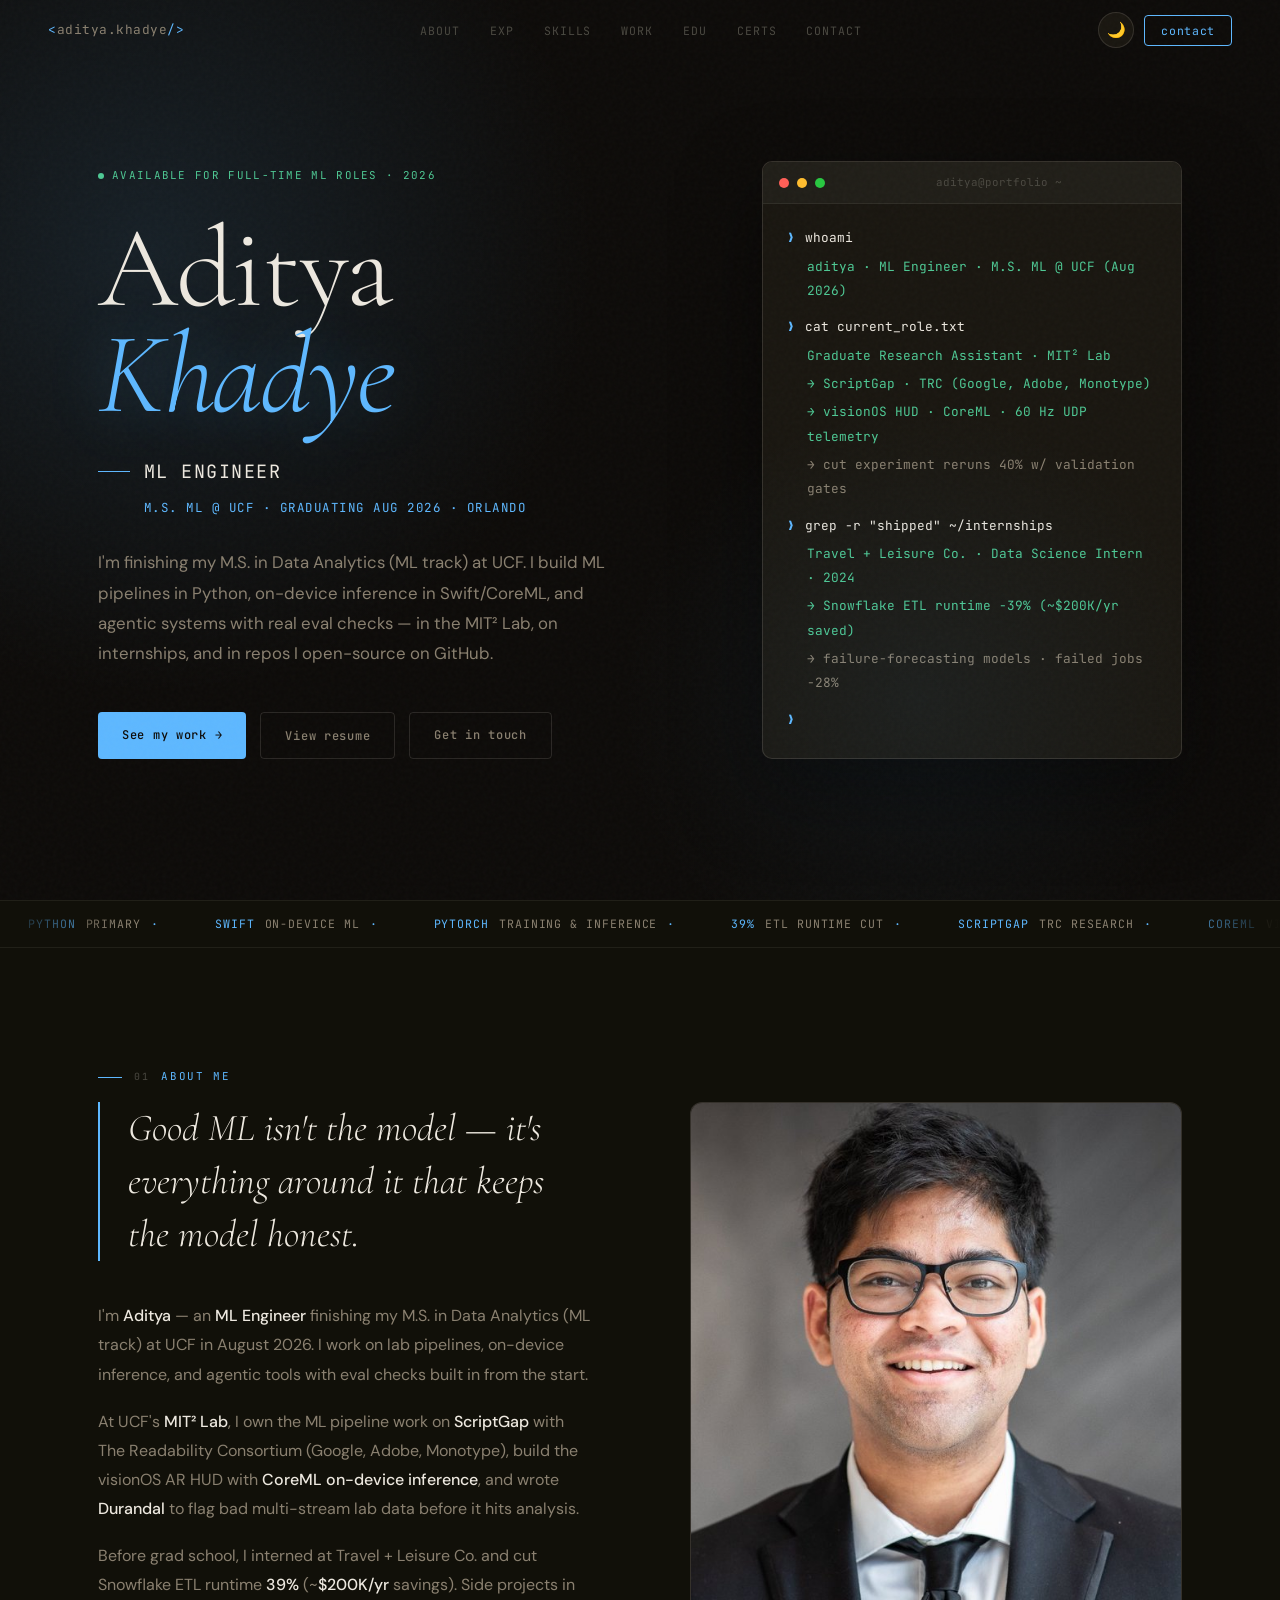
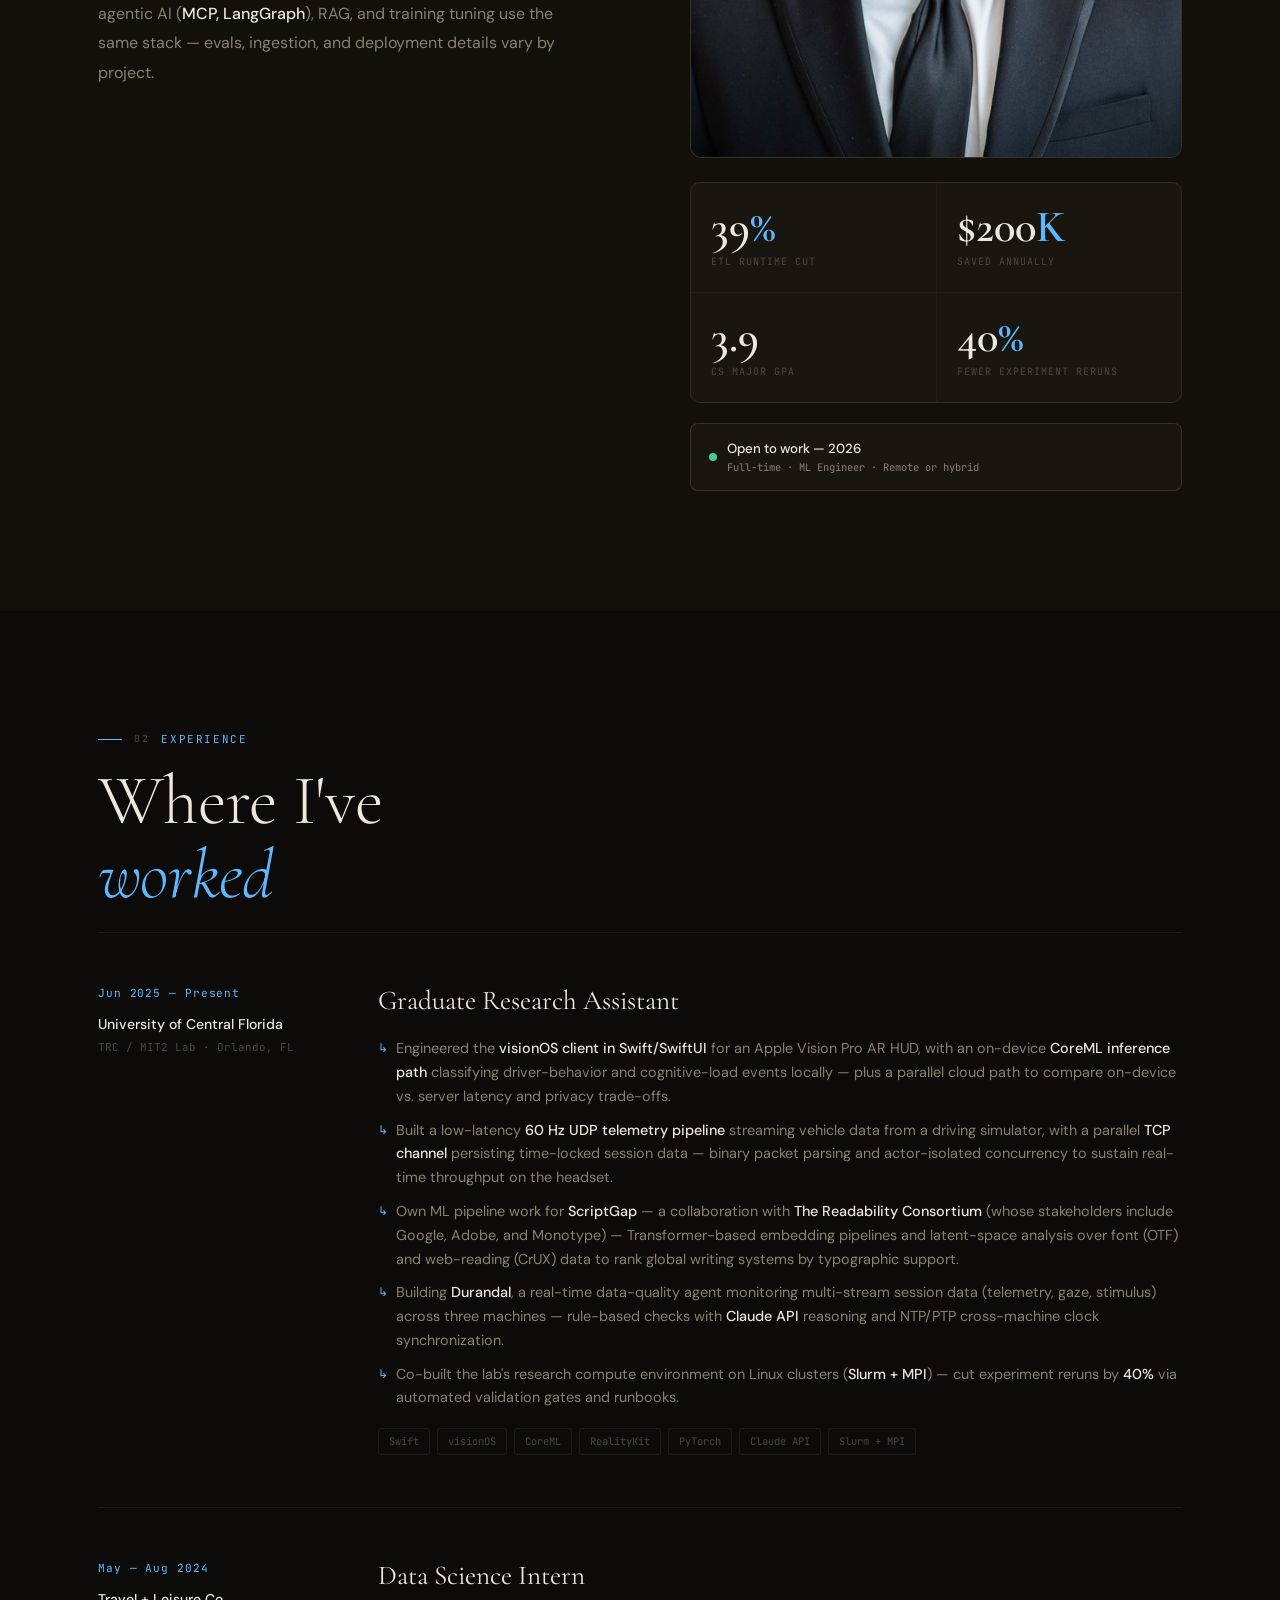
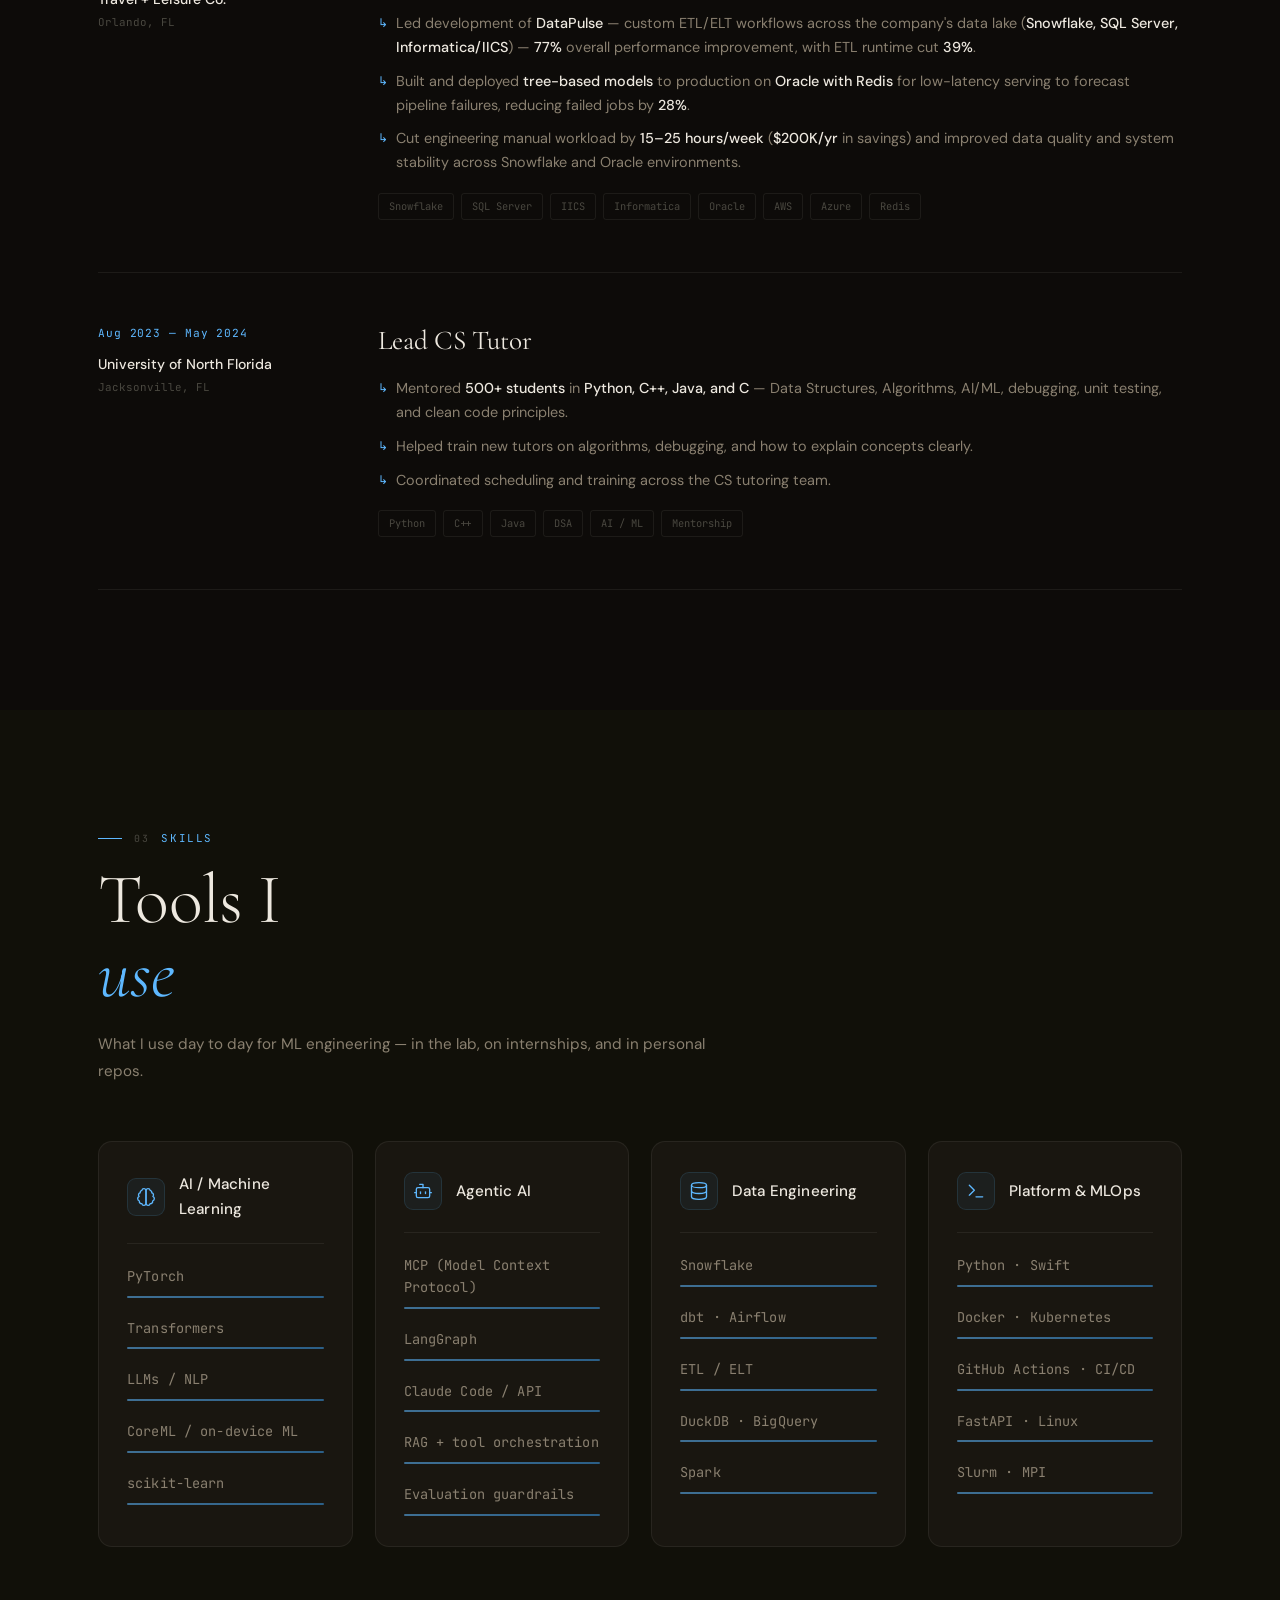
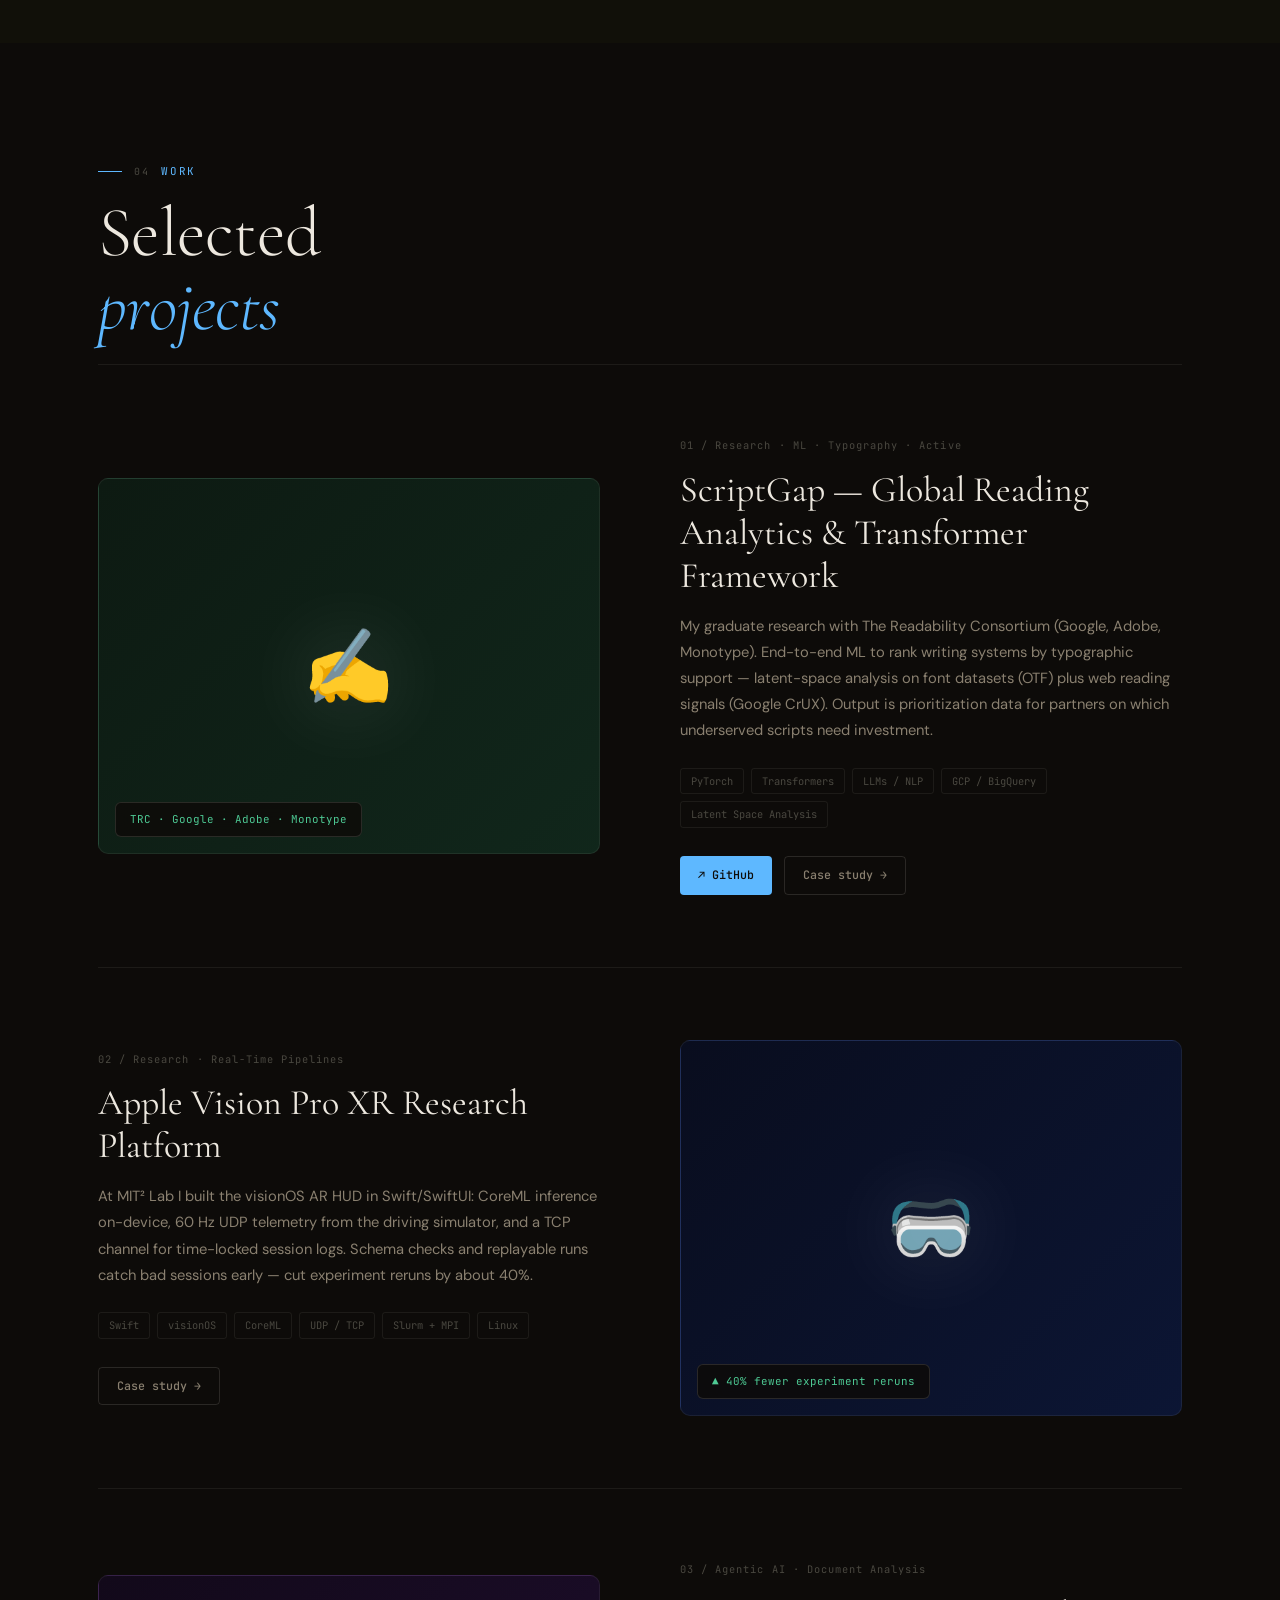
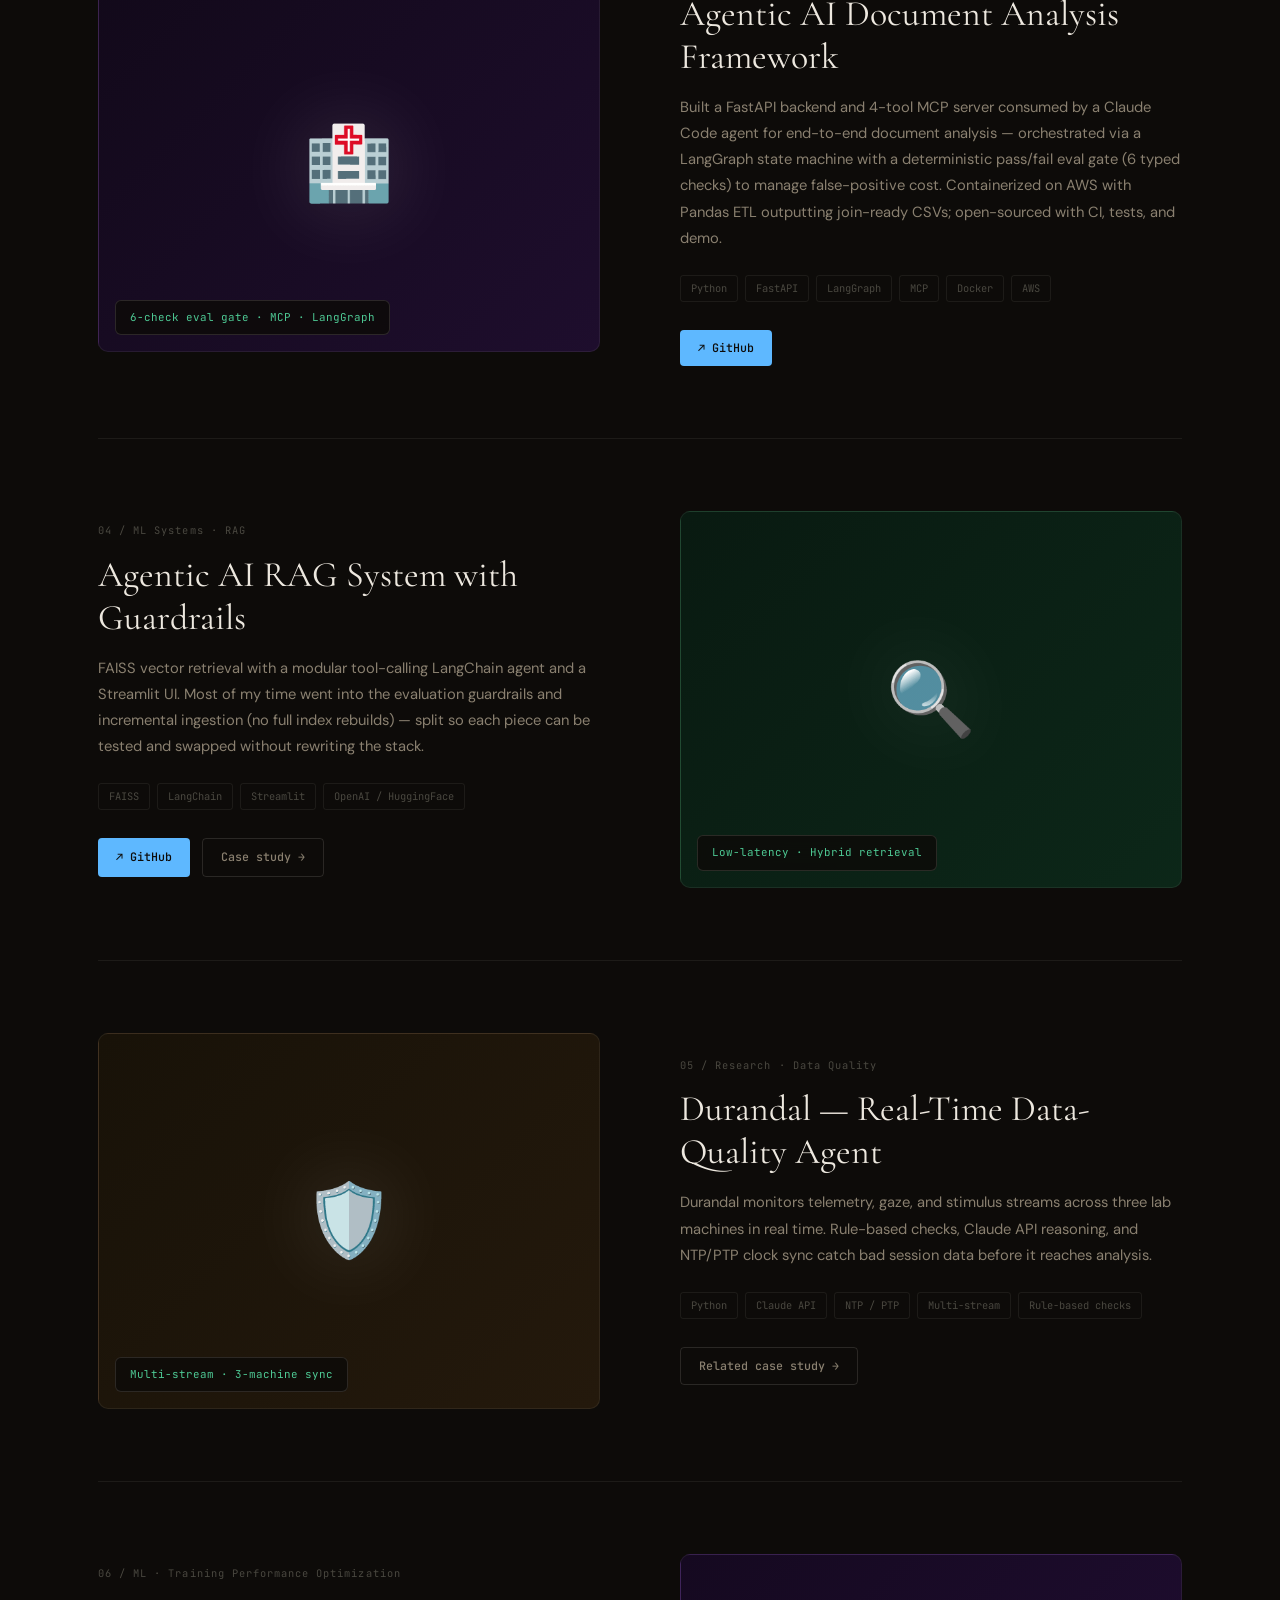
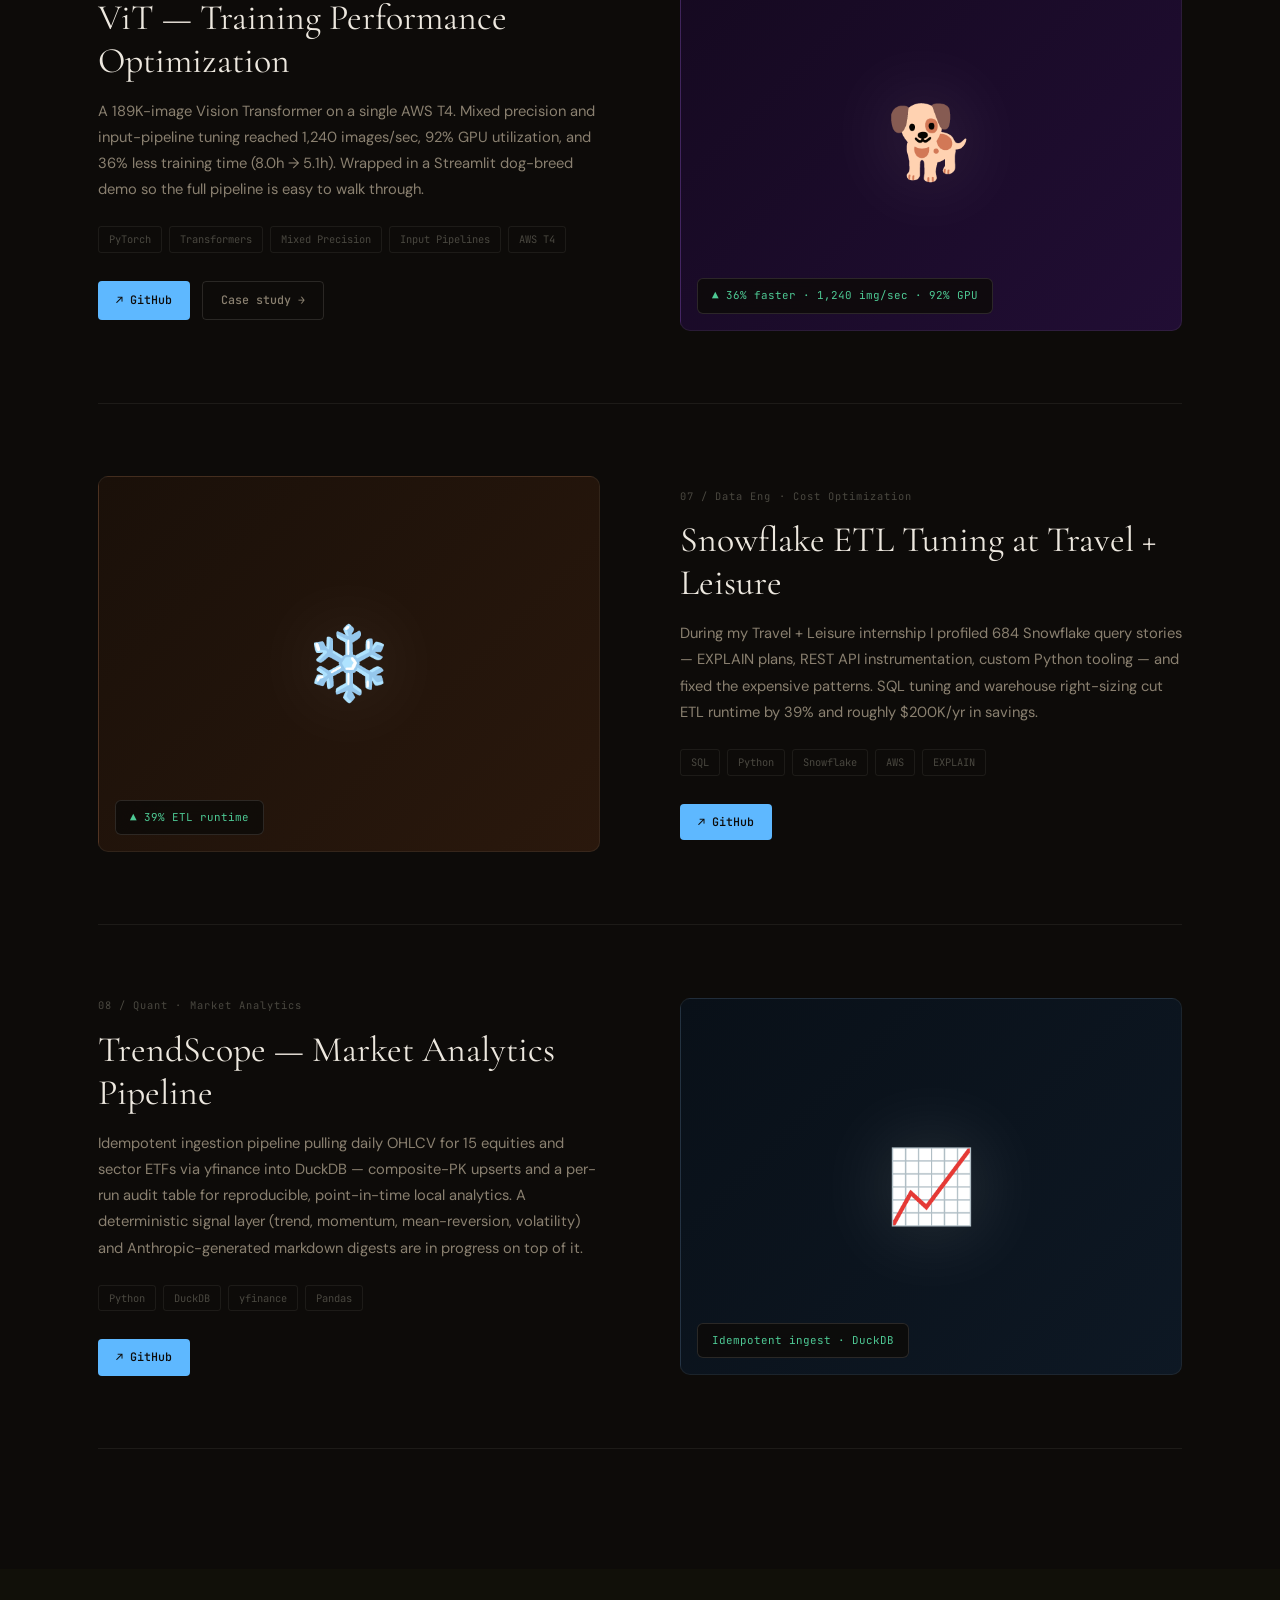
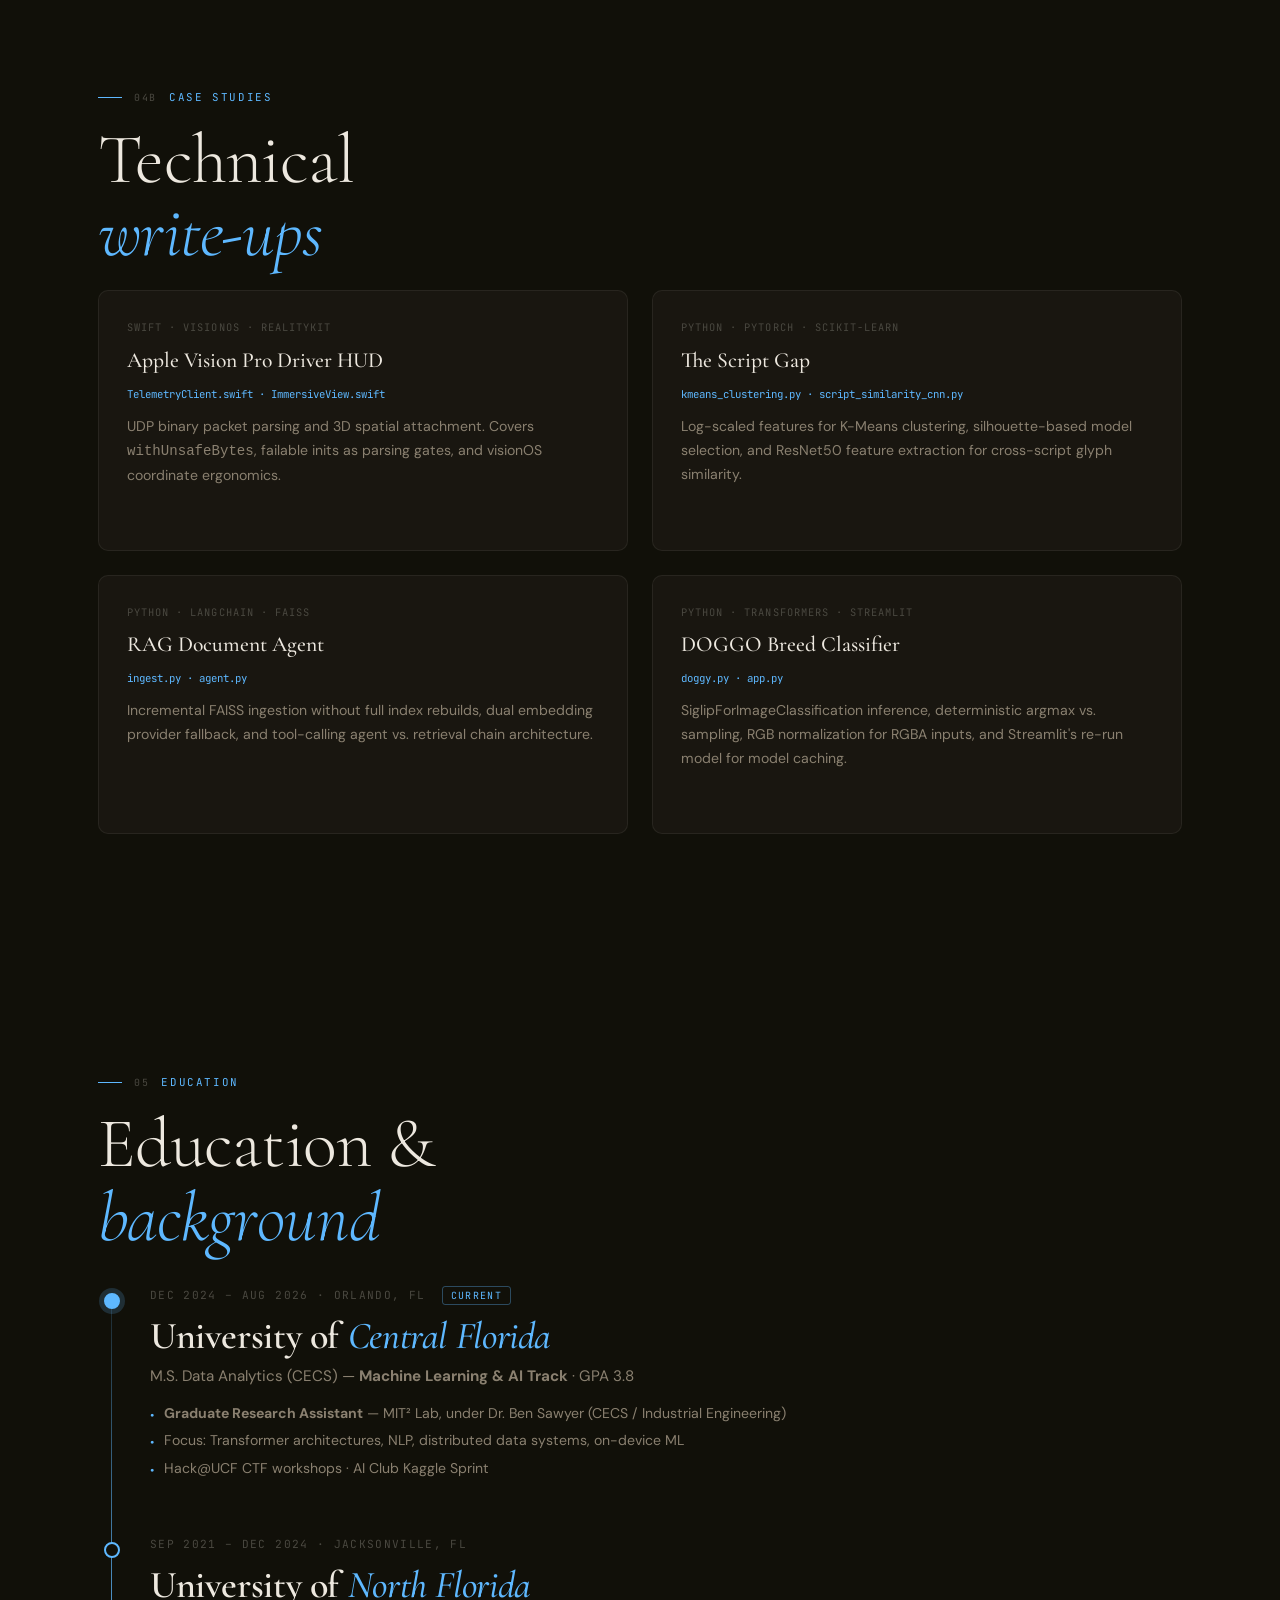
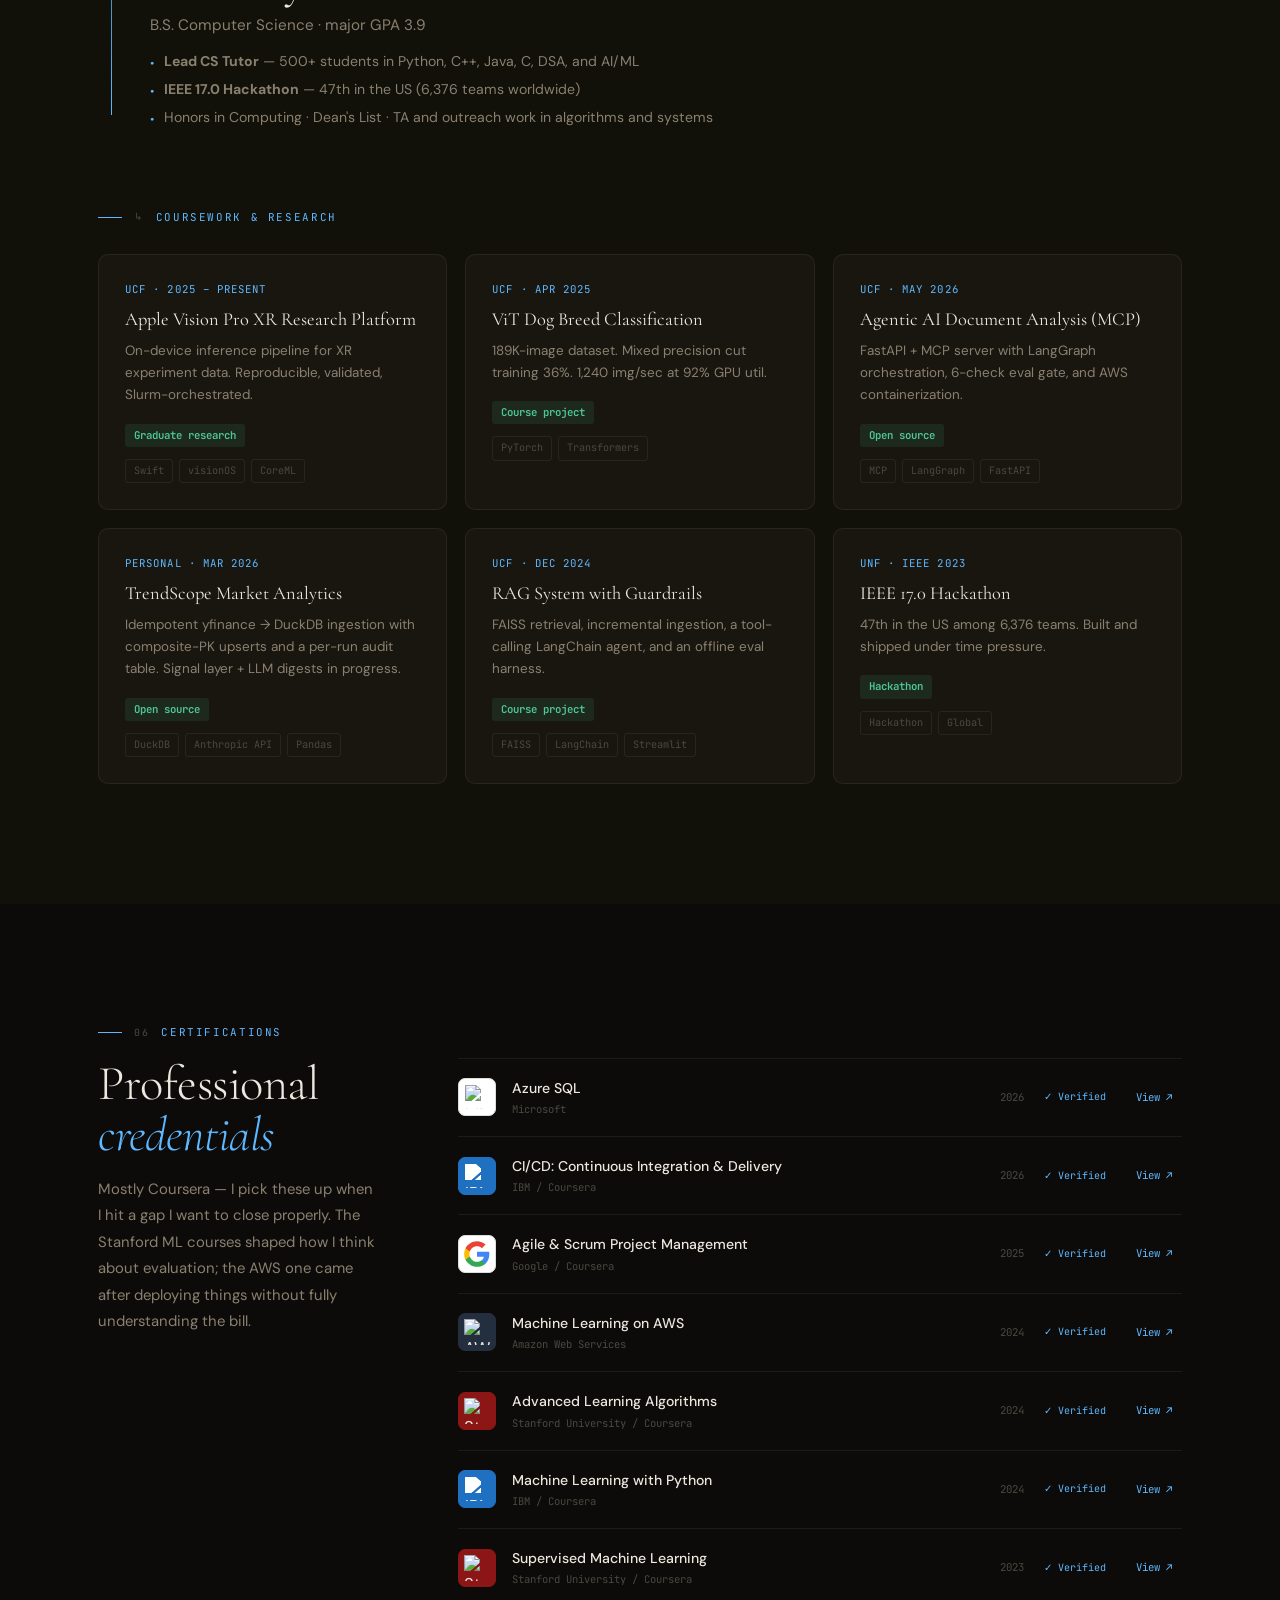
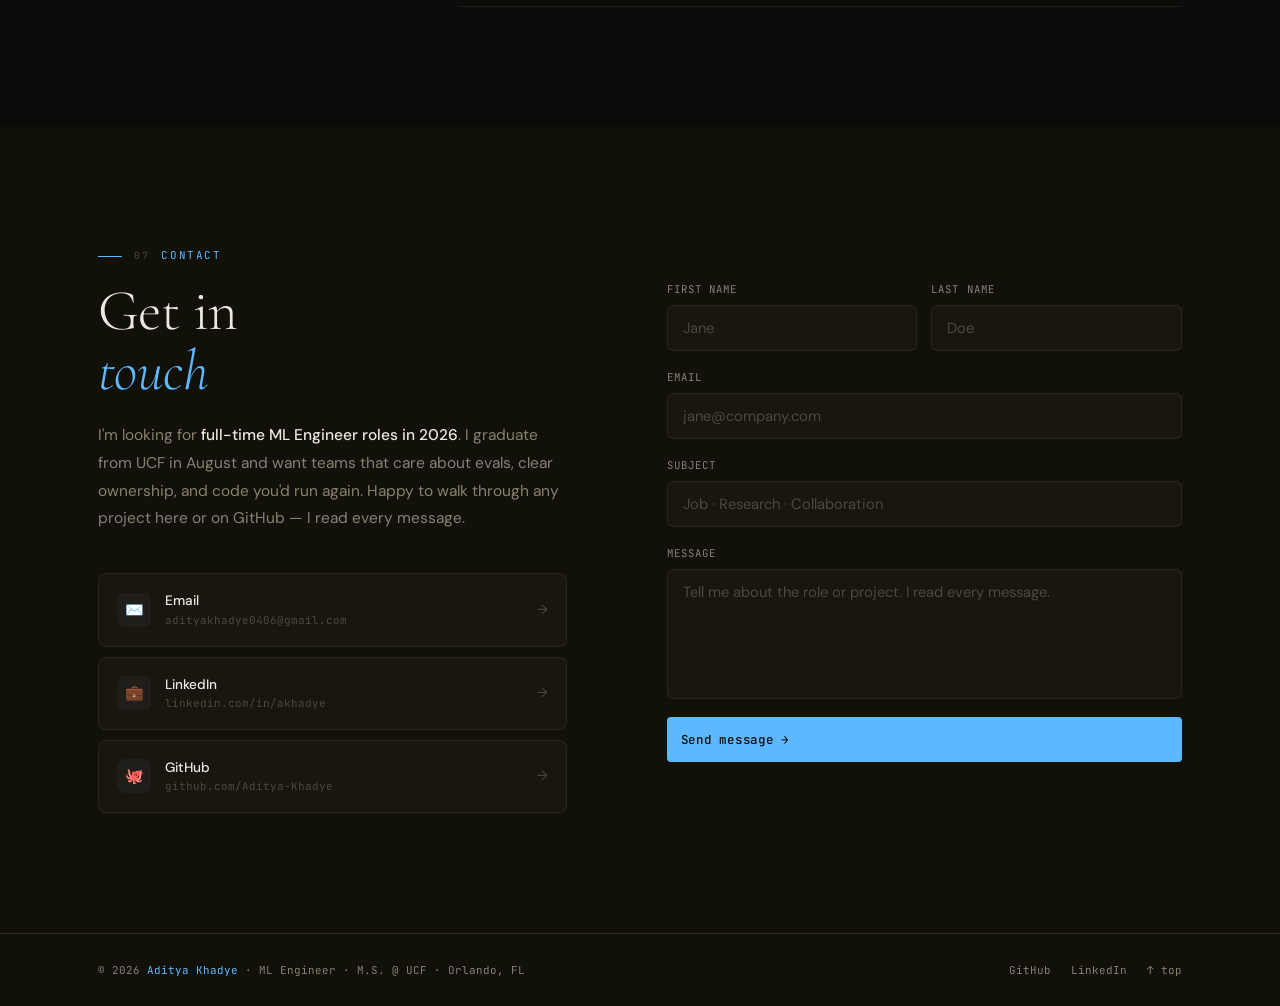
==== index.html @ 6b635405 "Merge: honest TrendScope/RAG copy; clinical agent verified" ====
<!DOCTYPE html>
<html lang="en">
<head>
<meta charset="UTF-8"/>
<meta name="viewport" content="width=device-width,initial-scale=1.0"/>
<title>Aditya Khadye — ML Engineer</title>
<link rel="preconnect" href="https://fonts.googleapis.com"/>
<link rel="preconnect" href="https://fonts.gstatic.com" crossorigin/>
<link href="https://fonts.googleapis.com/css2?family=Cormorant+Garamond:ital,wght@0,300;0,400;0,500;0,600;0,700;1,300;1,400;1,600&family=DM+Sans:ital,wght@0,300;0,400;0,500;1,300&family=JetBrains+Mono:wght@300;400;500&display=swap" rel="stylesheet"/>
<style>
*,*::before,*::after{box-sizing:border-box;margin:0;padding:0}

:root{
  --bg:#0D0B09;
  --bg2:#111009;
  --card:#191610;
  --el:#201E18;
  --text:#EDE8DF;
  --sub:#8A8070;
  --muted:#4A4840;
  --blue:#5EB8FF;
  --blue2:#3A9AE8;
  --adim:rgba(94,184,255,.13);
  --adim2:rgba(94,184,255,.06);
  --green:#4EC994;
  --gdim:rgba(78,201,148,.1);
  --border:rgba(237,232,223,.07);
  --border2:rgba(237,232,223,.13);
  --serif:'Cormorant Garamond',serif;
  --sans:'DM Sans',sans-serif;
  --mono:'JetBrains Mono',monospace;
  --ease:cubic-bezier(.4,0,.2,1);
  --tr:.28s var(--ease);
}

html{scroll-behavior:smooth;font-size:16px}
body{font-family:var(--sans);background:var(--bg);color:var(--text);line-height:1.6;overflow-x:hidden}

/* ── LIGHT THEME ── */
[data-theme="light"]{
  --bg:#F5F4F0;
  --bg2:#EEECEA;
  --card:#FFFFFF;
  --el:#E8E6E1;
  --text:#111010;
  --sub:#5A5750;
  --muted:#A0998F;
  --blue:#1A7FD4;
  --blue2:#1262A8;
  --adim:rgba(26,127,212,.12);
  --adim2:rgba(26,127,212,.06);
  --green:#1A9E6A;
  --gdim:rgba(26,158,106,.1);
  --border:rgba(0,0,0,.08);
  --border2:rgba(0,0,0,.15);
}
[data-theme="light"] body::before{opacity:.018}
[data-theme="light"] #hero::before{background:radial-gradient(circle,rgba(26,127,212,.08) 0%,transparent 70%)}

/* ── BREATHING BACKGROUND ── */
.bg-breath{
  position:fixed;inset:0;z-index:0;pointer-events:none;overflow:hidden;
}
.bg-breath::before{
  content:'';position:absolute;
  width:900px;height:900px;border-radius:50%;
  background:radial-gradient(circle,rgba(94,184,255,.07) 0%,transparent 70%);
  top:-200px;left:-200px;
  animation:breathe1 9s ease-in-out infinite;
}
.bg-breath::after{
  content:'';position:absolute;
  width:700px;height:700px;border-radius:50%;
  background:radial-gradient(circle,rgba(94,184,255,.05) 0%,transparent 70%);
  bottom:-150px;right:-100px;
  animation:breathe2 12s ease-in-out infinite;
}
[data-theme="light"] .bg-breath::before{
  background:radial-gradient(circle,rgba(26,127,212,.06) 0%,transparent 70%);
}
[data-theme="light"] .bg-breath::after{
  background:radial-gradient(circle,rgba(26,127,212,.04) 0%,transparent 70%);
}
@keyframes breathe1{
  0%,100%{transform:scale(1) translate(0,0);opacity:.7}
  40%{transform:scale(1.18) translate(40px,30px);opacity:1}
  70%{transform:scale(.92) translate(-20px,20px);opacity:.5}
}
@keyframes breathe2{
  0%,100%{transform:scale(1) translate(0,0);opacity:.6}
  35%{transform:scale(1.22) translate(-30px,-40px);opacity:1}
  65%{transform:scale(.88) translate(20px,-20px);opacity:.4}
}

/* Grain texture overlay */
body::before{
  content:'';position:fixed;inset:0;
  background-image:url("data:image/svg+xml,%3Csvg viewBox='0 0 256 256' xmlns='http://www.w3.org/2000/svg'%3E%3Cfilter id='noise'%3E%3CfeTurbulence type='fractalNoise' baseFrequency='0.9' numOctaves='4' stitchTiles='stitch'/%3E%3C/filter%3E%3Crect width='100%25' height='100%25' filter='url(%23noise)' opacity='1'/%3E%3C/svg%3E");
  opacity:.028;pointer-events:none;z-index:9999;
}

::-webkit-scrollbar{width:4px}
::-webkit-scrollbar-track{background:var(--bg)}
::-webkit-scrollbar-thumb{background:var(--muted);border-radius:99px}
::selection{background:var(--blue);color:#0D0B09}

a{color:inherit;text-decoration:none}
p{color:var(--sub);line-height:1.75}

.container{max-width:1180px;margin:0 auto;padding:0 48px}
@media(max-width:768px){.container{padding:0 24px}}


/* ── SCROLL PROGRESS ── */
#scroll-progress{
  position:fixed;top:0;left:0;height:2px;width:0%;
  background:linear-gradient(to right,var(--blue),var(--green));
  z-index:9998;transition:width .1s linear;
}

/* ── BACK TO TOP ── */
#back-top{
  position:fixed;bottom:32px;right:32px;z-index:300;
  width:40px;height:40px;border-radius:50%;
  background:var(--card);border:1px solid var(--border2);
  display:flex;align-items:center;justify-content:center;
  cursor:pointer;font-size:16px;
  opacity:0;pointer-events:none;
  transition:all var(--tr);
  box-shadow:0 8px 24px rgba(0,0,0,.3);
}
#back-top.visible{opacity:1;pointer-events:all}
#back-top:hover{border-color:var(--blue);background:var(--blue);transform:translateY(-2px)}
#back-top:hover::after{filter:brightness(0) invert(1)}

/* ── THEME TOGGLE ── */
#theme-toggle{
  width:36px;height:36px;border-radius:50%;
  border:1px solid var(--border2);background:var(--card);
  cursor:pointer;display:flex;align-items:center;justify-content:center;
  font-size:15px;transition:all var(--tr);flex-shrink:0;
}
#theme-toggle:hover{border-color:var(--blue);transform:rotate(20deg)}

/* ── REVEAL ─── */
.reveal{opacity:0;transform:translateY(28px);transition:opacity .7s var(--ease),transform .7s var(--ease)}
.reveal.in{opacity:1;transform:none}
.d1{transition-delay:.1s}.d2{transition-delay:.2s}.d3{transition-delay:.3s}.d4{transition-delay:.4s}.d5{transition-delay:.5s}

/* ══════════════════════════════════
   NAV
══════════════════════════════════ */
#nav{
  position:fixed;top:0;left:0;right:0;z-index:200;
  padding:0 48px;height:60px;display:flex;align-items:center;justify-content:space-between;
  transition:all var(--tr);
}
#nav.stuck{
  background:rgba(13,11,9,.88);
  backdrop-filter:blur(24px);-webkit-backdrop-filter:blur(24px);
  border-bottom:1px solid var(--border);
}
[data-theme="light"] #nav.stuck{background:rgba(245,244,240,.92)}
.nav-logo{font-family:var(--mono);font-size:.8rem;color:var(--sub);letter-spacing:.04em}
.nav-logo em{color:var(--blue);font-style:normal}
.nav-links{display:flex;gap:30px;list-style:none}
.nav-links a{font-family:var(--mono);font-size:.72rem;letter-spacing:.08em;color:var(--muted);text-transform:uppercase;transition:color var(--tr)}
.nav-links a:hover{color:var(--blue)}
.nav-links a.active{color:var(--blue)}
.nav-hire{font-family:var(--mono);font-size:.72rem;letter-spacing:.06em;padding:7px 16px;border:1px solid var(--blue);border-radius:4px;color:var(--blue);cursor:pointer;background:transparent;transition:all var(--tr);position:relative;}
.nav-hire:hover{background:var(--blue);color:#0D0B09;box-shadow:0 0 16px rgba(94,184,255,.3)}
@media(max-width:900px){.nav-links{display:none}}

/* ══════════════════════════════════
   HERO
══════════════════════════════════ */
#hero{
  min-height:100vh;display:flex;align-items:center;
  padding:80px 0 60px;position:relative;overflow:hidden;
}
.hero-inner{
  display:grid;grid-template-columns:1fr 420px;align-items:center;
  gap:60px;width:100%;
}
@media(max-width:960px){.hero-inner{grid-template-columns:1fr;padding-bottom:20px}}

/* Warm ambient glow — now spans full viewport width */
#hero::before{
  content:'';position:absolute;
  width:900px;height:900px;
  background:radial-gradient(circle,rgba(94,184,255,.12) 0%,transparent 70%);
  top:-200px;left:-300px;pointer-events:none;
}
#hero::after{
  content:'';position:absolute;
  width:600px;height:600px;
  background:radial-gradient(circle,rgba(94,184,255,.06) 0%,transparent 70%);
  bottom:-100px;right:5%;pointer-events:none;
}

.hero-left{position:relative;z-index:1}
.hero-status{
  display:inline-flex;align-items:center;gap:8px;
  font-family:var(--mono);font-size:.68rem;letter-spacing:.12em;text-transform:uppercase;
  color:var(--green);margin-bottom:32px;
  opacity:0;animation:fadeUp .6s .1s forwards;
}
.status-dot{width:6px;height:6px;background:var(--green);border-radius:50%;animation:statusPulse 2s infinite}

.hero-name{
  font-family:var(--serif);font-weight:300;font-size:clamp(72px,9vw,130px);line-height:.92;
  letter-spacing:-.02em;margin-bottom:28px;
  opacity:0;animation:fadeUp .8s .2s forwards;
}
.hero-name span{font-style:italic;color:var(--blue);text-shadow:0 0 60px rgba(94,184,255,.35)}

.hero-role{
  font-family:var(--mono);font-size:1.15rem;letter-spacing:.08em;text-transform:uppercase;
  color:var(--sub);margin-bottom:28px;display:flex;align-items:center;gap:14px;
  opacity:0;animation:fadeUp .6s .35s forwards;min-height:1.7em;
}
.hero-role::before{content:'';width:32px;height:1px;background:var(--blue);flex-shrink:0}
.hero-role span{color:var(--text)}
.hero-sub{
  font-family:var(--mono);font-size:.78rem;letter-spacing:.12em;text-transform:uppercase;
  color:var(--blue);margin:-18px 0 28px 46px;
  opacity:0;animation:fadeUp .6s .42s forwards;
}

.hero-bio{
  font-size:1.05rem;color:var(--sub);max-width:520px;line-height:1.8;margin-bottom:44px;
  opacity:0;animation:fadeUp .6s .45s forwards;
}
.hero-bio strong{color:var(--text);font-weight:500}

.hero-actions{
  display:flex;gap:14px;flex-wrap:wrap;
  opacity:0;animation:fadeUp .6s .55s forwards;
}
.btn{
  display:inline-flex;align-items:center;gap:8px;
  font-family:var(--mono);font-size:.75rem;letter-spacing:.06em;
  padding:13px 24px;border-radius:4px;cursor:pointer;
  transition:all var(--tr);border:none;font-weight:500;
}
.btn-amber{background:var(--blue);color:#0D0B09}.btn-amber:hover{background:var(--blue2);transform:translateY(-1px)}
.btn-ghost{background:transparent;color:var(--sub);border:1px solid var(--border2)}.btn-ghost:hover{border-color:var(--blue);color:var(--blue);transform:translateY(-1px)}

/* Hero terminal */
.hero-right{
  opacity:0;animation:fadeIn .8s .7s forwards;
  position:relative;
}
@media(max-width:960px){.hero-right{display:none}}

.terminal{
  background:var(--card);border:1px solid var(--border2);border-radius:10px;
  overflow:hidden;box-shadow:0 32px 80px rgba(0,0,0,.5);
}
.term-bar{
  display:flex;align-items:center;gap:8px;padding:12px 16px;
  background:var(--el);border-bottom:1px solid var(--border);
}
.term-dot{width:10px;height:10px;border-radius:50%}
.term-title{font-family:var(--mono);font-size:.68rem;color:var(--muted);flex:1;text-align:center}
.term-body{padding:22px 24px;min-height:280px;font-family:var(--mono);font-size:.8rem;line-height:1.9}
.term-line{display:flex;align-items:flex-start;gap:10px;margin-bottom:4px}
.term-prompt{color:var(--blue);flex-shrink:0}
.term-cmd{color:var(--text)}
.term-output{color:var(--green);padding-left:20px;margin-bottom:4px}
.term-output.dim{color:var(--sub)}
.term-cursor{
  display:inline-block;width:7px;height:14px;
  background:var(--blue);vertical-align:middle;
  animation:termBlink 1.1s infinite;
}

/* ══════════════════════════════════
   MARQUEE TICKER
══════════════════════════════════ */
.ticker-wrap{
  overflow:hidden;border-top:1px solid var(--border);border-bottom:1px solid var(--border);
  padding:14px 0;background:var(--bg2);position:relative;
}
.ticker-wrap::before,.ticker-wrap::after{
  content:'';position:absolute;top:0;bottom:0;width:120px;z-index:2;pointer-events:none;
}
.ticker-wrap::before{left:0;background:linear-gradient(to right,var(--bg2),transparent)}
.ticker-wrap::after{right:0;background:linear-gradient(to left,var(--bg2),transparent)}

.ticker-track{
  display:flex;width:max-content;
  animation:ticker 28s linear infinite;
}
.ticker-track:hover{animation-play-state:paused}
.ticker-item{
  display:flex;align-items:center;gap:10px;padding:0 28px;
  font-family:var(--mono);font-size:.72rem;letter-spacing:.08em;text-transform:uppercase;
  color:var(--sub);white-space:nowrap;
}
.ticker-item span{color:var(--blue)}
.ticker-sep{color:var(--muted)}

/* ══════════════════════════════════
   SECTION BASE
══════════════════════════════════ */
section{padding:120px 0}
.sec-eyebrow{
  font-family:var(--mono);font-size:.68rem;letter-spacing:.15em;text-transform:uppercase;
  color:var(--blue);margin-bottom:16px;display:flex;align-items:center;gap:12px;
}
.sec-eyebrow::before{content:'';width:24px;height:1px;background:var(--blue)}
.sec-num{font-size:.62rem;color:var(--muted)}

.sec-head{
  font-family:var(--serif);font-size:clamp(42px,5.5vw,80px);font-weight:300;
  letter-spacing:-.01em;line-height:1.05;margin-bottom:20px;
}
.sec-head em{font-style:italic;color:var(--blue)}
.sec-sub{font-size:.97rem;color:var(--sub);max-width:500px;line-height:1.78;margin-bottom:64px}

/* ══════════════════════════════════
   ABOUT
══════════════════════════════════ */
#about{background:var(--bg2)}
.about-layout{display:grid;grid-template-columns:1fr 1fr;gap:100px;align-items:start}
@media(max-width:860px){.about-layout{grid-template-columns:1fr;gap:56px}}

.about-quote{
  font-family:var(--serif);font-size:clamp(26px,3vw,38px);font-weight:300;
  font-style:italic;color:var(--text);line-height:1.4;margin-bottom:40px;
  padding-left:28px;border-left:2px solid var(--blue);
}
.about-body p{font-size:1rem;color:var(--sub);line-height:1.82;margin-bottom:18px}
.about-body strong{color:var(--text);font-weight:500}

.about-right{position:relative}
.photo-block{
  aspect-ratio:3/4;background:var(--card);border:1px solid var(--border2);
  border-radius:12px;overflow:hidden;display:flex;align-items:center;justify-content:center;
  position:relative;
}
.photo-block img{width:100%;height:100%;object-fit:cover;display:block}
.photo-ph{display:flex;flex-direction:column;align-items:center;gap:10px;color:var(--muted)}
.photo-ph .ico{font-size:44px;opacity:.15}
.photo-ph span{font-family:var(--mono);font-size:.65rem;letter-spacing:.1em;text-transform:uppercase}

.about-numbers{display:grid;grid-template-columns:1fr 1fr;gap:1px;background:var(--border);border:1px solid var(--border);border-radius:10px;overflow:hidden;margin-top:24px}
.about-num{background:var(--card);padding:22px 20px}
.num-big{font-family:var(--serif);font-size:2.8rem;font-weight:600;color:var(--text);line-height:1;margin-bottom:4px}
.num-big em{color:var(--blue);font-style:normal}
.num-label{font-family:var(--mono);font-size:.63rem;letter-spacing:.1em;text-transform:uppercase;color:var(--muted)}

.avail-badge{
  display:flex;align-items:center;gap:10px;margin-top:20px;
  padding:14px 18px;border:1px solid var(--border2);border-radius:8px;background:var(--card);
}
.avail-dot{width:8px;height:8px;border-radius:50%;background:var(--green);flex-shrink:0;animation:statusPulse 2s infinite}
.avail-text{font-size:.83rem;color:var(--text);font-weight:500}
.avail-sub{font-family:var(--mono);font-size:.65rem;color:var(--sub)}

/* ══════════════════════════════════
   EXPERIENCE
══════════════════════════════════ */
#experience{background:var(--bg)}
.exp-list{display:flex;flex-direction:column;gap:0}
.exp-item{
  display:grid;grid-template-columns:220px 1fr;gap:60px;
  padding:52px 0;border-bottom:1px solid var(--border);
  transition:background var(--tr);position:relative;
}
.exp-item:first-child{border-top:1px solid var(--border)}
@media(max-width:768px){.exp-item{grid-template-columns:1fr;gap:20px}}

.exp-left{}
.exp-period{font-family:var(--mono);font-size:.7rem;letter-spacing:.08em;color:var(--blue);margin-bottom:10px}
.exp-co{font-size:.88rem;font-weight:500;color:var(--text);margin-bottom:4px}
.exp-loc{font-family:var(--mono);font-size:.68rem;color:var(--muted)}

.exp-right{}
.exp-role{font-family:var(--serif);font-size:1.7rem;font-weight:400;color:var(--text);margin-bottom:20px;line-height:1.2}
.exp-bullets{list-style:none;display:flex;flex-direction:column;gap:10px}
.exp-bullets li{font-size:.9rem;color:var(--sub);line-height:1.65;padding-left:18px;position:relative}
.exp-bullets li::before{content:'↳';position:absolute;left:0;color:var(--blue);font-size:.75rem;top:2px}
.exp-bullets strong{color:var(--text);font-weight:500}
.exp-chips{display:flex;gap:7px;flex-wrap:wrap;margin-top:18px}
.exp-chip{font-family:var(--mono);font-size:.65rem;padding:4px 10px;border-radius:3px;border:1px solid var(--border);color:var(--muted)}
.exp-item:hover{background:rgba(94,184,255,.025)}
.exp-item:hover .exp-role{color:var(--blue)}

/* ══════════════════════════════════
   SKILLS — three curated cards
══════════════════════════════════ */
#skills{background:var(--bg2);padding-bottom:96px}
.skills-intro{
  font-size:.95rem;color:var(--sub);line-height:1.78;margin:18px 0 56px;max-width:620px;
}
.skills-cards{
  display:grid;grid-template-columns:repeat(4,1fr);gap:22px;
}
@media(max-width:1100px){.skills-cards{grid-template-columns:repeat(2,1fr)}}
@media(max-width:640px){.skills-cards{grid-template-columns:1fr;gap:16px}}
.skill-card{
  background:var(--card);border:1px solid var(--border);border-radius:14px;
  padding:30px 28px;
  transition:border-color var(--tr),transform var(--tr),background var(--tr);
}
.skill-card:hover{
  border-color:var(--border2);transform:translateY(-2px);
  background:rgba(94,184,255,.025);
}
.skill-card-head{
  display:flex;align-items:center;gap:14px;
  padding-bottom:22px;margin-bottom:22px;
  border-bottom:1px solid var(--border);
}
.skill-card-icon{
  width:38px;height:38px;display:flex;align-items:center;justify-content:center;
  background:var(--adim2);border:1px solid var(--adim);border-radius:9px;
  color:var(--blue);flex-shrink:0;
}
.skill-card-icon svg{width:20px;height:20px}
.skill-card-title{
  font-family:var(--sans);font-size:.95rem;font-weight:500;
  color:var(--text);letter-spacing:.01em;
}
.skill-card-list{
  list-style:none;display:flex;flex-direction:column;gap:20px;padding:0;margin:0;
}
.skill-card-list li{
  font-family:var(--mono);font-size:.85rem;color:var(--sub);
  letter-spacing:.01em;padding-bottom:10px;position:relative;
}
.skill-card-list li::after{
  content:'';position:absolute;left:0;right:0;bottom:0;height:2px;
  background:linear-gradient(90deg,var(--blue) 0%,var(--blue2) 100%);
  border-radius:2px;opacity:.55;
}

/* ══════════════════════════════════
   PROJECTS — editorial rows
══════════════════════════════════ */
#projects{background:var(--bg)}
.proj-row{
  display:grid;grid-template-columns:1fr 1fr;gap:80px;align-items:center;
  padding:72px 0;border-bottom:1px solid var(--border);
}
.proj-row:first-child{border-top:1px solid var(--border)}
.proj-row.flip{direction:rtl}
.proj-row.flip > *{direction:ltr}
@media(max-width:860px){.proj-row,.proj-row.flip{grid-template-columns:1fr;direction:ltr;gap:36px}}

.proj-visual{
  aspect-ratio:4/3;border-radius:10px;overflow:hidden;display:flex;
  align-items:center;justify-content:center;position:relative;
  border:1px solid var(--border);
}
.pv1{background:linear-gradient(135deg,#090D1E,#0F1E4A,#152B6E);background-size:400% 400%;animation:gradShift 8s ease infinite}
.pv2{background:linear-gradient(135deg,#150920,#2D1248,#4A1E78);background-size:400% 400%;animation:gradShift 10s ease infinite}
.pv3{background:linear-gradient(135deg,#091A11,#0F3420,#165230);background-size:400% 400%;animation:gradShift 9s ease infinite}
.pv4{background:linear-gradient(135deg,#1A1009,#3A2010,#5A3018);background-size:400% 400%;animation:gradShift 11s ease infinite}
.pv5{background:linear-gradient(135deg,#0D1A12,#143324,#1E5038);background-size:400% 400%;animation:gradShift 9s ease infinite}
.pv6{background:linear-gradient(135deg,#12091A,#2A1240,#401858);background-size:400% 400%;animation:gradShift 10s ease infinite}
.pv7{background:linear-gradient(135deg,#091018,#122030,#1A3048);background-size:400% 400%;animation:gradShift 11s ease infinite}
.pv8{background:linear-gradient(135deg,#181208,#302010,#483018);background-size:400% 400%;animation:gradShift 9s ease infinite}
.proj-visual{transition:transform var(--tr)}
.proj-row:hover .proj-visual{transform:scale(1.01)}

.proj-emoji{font-size:72px;filter:drop-shadow(0 0 40px rgba(255,255,255,.15))}
.proj-metric-badge{
  position:absolute;bottom:16px;left:16px;
  background:rgba(13,11,9,.85);border:1px solid var(--border2);
  backdrop-filter:blur(12px);border-radius:6px;padding:8px 14px;
  font-family:var(--mono);font-size:.68rem;color:var(--green);
  display:flex;align-items:center;gap:6px;
}

.proj-info{}
.proj-idx{font-family:var(--mono);font-size:.65rem;letter-spacing:.1em;color:var(--muted);margin-bottom:14px}
.proj-title{font-family:var(--serif);font-size:clamp(24px,2.8vw,38px);font-weight:400;color:var(--text);margin-bottom:16px;line-height:1.2}
.proj-desc{font-size:.92rem;color:var(--sub);line-height:1.78;margin-bottom:24px}
.proj-stack{display:flex;gap:7px;flex-wrap:wrap;margin-bottom:28px}
.proj-tag{font-family:var(--mono);font-size:.65rem;padding:4px 10px;border-radius:3px;border:1px solid var(--border);color:var(--muted)}
.proj-links{display:flex;gap:12px}
.proj-link{
  font-family:var(--mono);font-size:.73rem;font-weight:500;
  display:inline-flex;align-items:center;gap:6px;
  padding:9px 18px;border-radius:4px;transition:all var(--tr);
}
.pl-amber{background:var(--blue);color:#0D0B09}.pl-amber:hover{background:var(--blue2)}
.pl-ghost{border:1px solid var(--border2);color:var(--sub)}.pl-ghost:hover{border-color:var(--blue);color:var(--blue)}

/* ══════════════════════════════════
   CODE TERMINAL
══════════════════════════════════ */
#code-section{background:var(--bg2)}
.code-intro{display:grid;grid-template-columns:1fr 1fr;gap:80px;margin-bottom:64px;align-items:end}
@media(max-width:860px){.code-intro{grid-template-columns:1fr;gap:24px}}
.code-intro p{font-size:.97rem;color:var(--sub);line-height:1.78}

.code-viewer{border:1px solid var(--border2);border-radius:10px;overflow:hidden;background:var(--card)}
.cv-tabs{display:flex;border-bottom:1px solid var(--border);background:var(--el);gap:0}
.cv-tab{
  font-family:var(--mono);font-size:.72rem;padding:12px 20px;color:var(--muted);cursor:pointer;
  border-right:1px solid var(--border);transition:all var(--tr);border-bottom:2px solid transparent;
  position:relative;bottom:-1px;
}
.cv-tab.active{color:var(--blue);border-bottom-color:var(--blue);background:var(--card)}
.cv-tab:hover:not(.active){color:var(--sub)}
.cv-panels{}
.cv-panel{display:none}
.cv-panel.active{display:block}
.cv-panel pre{
  margin:0;padding:28px 28px;overflow-x:auto;
  font-family:var(--mono);font-size:.78rem;line-height:1.85;
  max-height:360px;overflow-y:auto;
  color:#C9B99A;
}
.cv-panel pre .kw{color:#5EB8FF}
.cv-panel pre .fn{color:#7EC8E3}
.cv-panel pre .st{color:#A8D8A8}
.cv-panel pre .cm{color:#4A4840;font-style:italic}
.cv-panel pre .nu{color:#5EB8FF}
.cv-footer{
  padding:12px 20px;border-top:1px solid var(--border);background:var(--el);
  display:flex;align-items:center;justify-content:space-between;
}
.cv-meta{font-family:var(--mono);font-size:.68rem;color:var(--muted)}
.cv-gh{
  font-family:var(--mono);font-size:.68rem;color:var(--blue);
  padding:5px 12px;border:1px solid var(--bdim);border-radius:4px;
  background:var(--bdim2);transition:all var(--tr);
}
.cv-gh:hover{background:var(--blue);color:#0D0B09;border-color:var(--blue)}

/* ══════════════════════════════════
   CASE STUDIES GRID
══════════════════════════════════ */
#case-studies{background:var(--bg2)}
.cs-grid{
  display:grid;grid-template-columns:repeat(2,1fr);gap:24px;
  margin-top:16px;
}
@media(max-width:760px){.cs-grid{grid-template-columns:1fr}}
.cs-card{
  border:1px solid var(--border);border-radius:10px;
  padding:28px;background:var(--card);
  transition:all var(--tr);display:flex;flex-direction:column;gap:12px;
  text-decoration:none;
}
.cs-card:hover{border-color:var(--blue);transform:translateY(-2px);box-shadow:0 12px 40px rgba(0,0,0,.3)}
.cs-num{font-family:var(--mono);font-size:.65rem;letter-spacing:.1em;color:var(--muted);text-transform:uppercase}
.cs-title{font-family:var(--serif);font-size:1.35rem;font-weight:500;color:var(--text);line-height:1.2}
.cs-lang{font-family:var(--mono);font-size:.67rem;color:var(--blue)}
.cs-desc{font-size:.88rem;color:var(--sub);line-height:1.7;flex:1}
.cs-cta{font-family:var(--mono);font-size:.7rem;color:var(--blue);margin-top:4px;opacity:0;transition:opacity var(--tr)}
.cs-card:hover .cs-cta{opacity:1}

/* ══════════════════════════════════
   DOCUMENTS
══════════════════════════════════ */
#documents{background:var(--bg)}
.doc-list{display:flex;flex-direction:column;gap:0}
.doc-row{
  display:flex;align-items:center;justify-content:space-between;gap:24px;
  padding:22px 0;border-bottom:1px solid var(--border);cursor:pointer;
  transition:all var(--tr);
}
.doc-row:first-child{border-top:1px solid var(--border)}
.doc-row:hover .doc-name{color:var(--blue)}
.doc-row:hover .doc-arrow{transform:translateX(4px);color:var(--blue)}
.doc-left{display:flex;align-items:center;gap:20px}
.doc-icon{width:40px;height:46px;background:var(--bdim);border:1px solid var(--bdim);border-radius:6px;display:flex;align-items:center;justify-content:center;font-size:18px;flex-shrink:0}
.doc-name{font-size:.95rem;font-weight:500;color:var(--text);margin-bottom:3px;transition:color var(--tr)}
.doc-info{font-family:var(--mono);font-size:.67rem;color:var(--muted)}
.doc-right{display:flex;align-items:center;gap:20px}
.doc-arrow{font-size:.9rem;color:var(--muted);transition:all var(--tr)}
.doc-dl{font-family:var(--mono);font-size:.68rem;color:var(--sub);padding:5px 12px;border:1px solid var(--border);border-radius:4px;transition:all var(--tr)}
.doc-dl:hover{border-color:var(--blue);color:var(--blue)}

/* Modal */
.modal-bg{position:fixed;inset:0;background:rgba(0,0,0,.78);z-index:500;display:flex;align-items:center;justify-content:center;padding:40px;opacity:0;pointer-events:none;transition:opacity var(--tr);backdrop-filter:blur(10px)}
.modal-bg.open{opacity:1;pointer-events:all}
.modal{background:var(--card);border:1px solid var(--border2);border-radius:12px;width:100%;max-width:860px;max-height:88vh;overflow:hidden;display:flex;flex-direction:column;transform:scale(.95) translateY(20px);transition:transform var(--tr);box-shadow:0 48px 100px rgba(0,0,0,.6)}
.modal-bg.open .modal{transform:none}
.modal-head{display:flex;align-items:center;justify-content:space-between;padding:16px 22px;border-bottom:1px solid var(--border)}
.modal-ttl{font-family:var(--mono);font-size:.8rem;color:var(--text);letter-spacing:.06em}
.modal-x{width:30px;height:30px;border-radius:50%;border:1px solid var(--border);background:var(--el);cursor:pointer;display:flex;align-items:center;justify-content:center;color:var(--sub);font-size:16px;transition:all var(--tr)}.modal-x:hover{border-color:var(--border2);color:var(--text)}
.modal-bd{flex:1;overflow:auto}
.modal-bd iframe{width:100%;min-height:580px;border:none;display:block}
.modal-ph{display:flex;flex-direction:column;align-items:center;justify-content:center;gap:18px;padding:80px 40px;text-align:center}
.modal-ph .big{font-size:52px;opacity:.2}
.modal-ph h3{font-family:var(--serif);font-size:1.4rem;font-weight:400;color:var(--text)}
.modal-ph p{font-family:var(--mono);font-size:.75rem;color:var(--sub);max-width:380px;line-height:1.7}

/* ══════════════════════════════════
   EDUCATION
══════════════════════════════════ */
#university{background:var(--bg2)}
/* Education vertical timeline */
.edu-timeline{position:relative;padding-left:52px;margin-bottom:80px;margin-top:32px}
.edu-timeline::before{
  content:'';position:absolute;left:13px;top:14px;bottom:14px;width:1px;
  background:linear-gradient(to bottom,
    rgba(94,184,255,.15) 0%,
    rgba(94,184,255,.4) 30%,
    var(--blue) 100%);
}
.edu-node{position:relative;padding-bottom:56px;max-width:780px}
.edu-node:last-child{padding-bottom:0}
.edu-node::before{
  content:'';position:absolute;left:-46px;top:6px;width:16px;height:16px;
  border-radius:50%;background:var(--bg2);border:2px solid var(--blue);
  transition:all var(--tr);
}
.edu-node.current::before{
  background:var(--blue);
  box-shadow:0 0 0 5px rgba(94,184,255,.18);
}
.edu-period{
  font-family:var(--mono);font-size:.7rem;letter-spacing:.12em;
  text-transform:uppercase;color:var(--muted);margin-bottom:10px;
}
.edu-period .edu-now{color:var(--blue);margin-left:8px;padding:2px 8px;
  border:1px solid rgba(94,184,255,.35);border-radius:3px;font-size:.62rem}
.edu-name{
  font-family:var(--serif);font-size:clamp(28px,3.2vw,38px);font-weight:600;
  color:var(--text);line-height:1.15;margin:0 0 6px;letter-spacing:-.01em;
}
.edu-name em{font-style:italic;color:var(--blue);font-weight:500}
.edu-meta{font-size:.95rem;color:var(--sub);line-height:1.55;margin-bottom:14px}
.edu-points{list-style:none;display:flex;flex-direction:column;gap:6px;margin:14px 0 0;padding:0}
.edu-points li{font-size:.88rem;color:var(--sub);padding-left:14px;position:relative;line-height:1.55}
.edu-points li::before{content:'·';position:absolute;left:0;color:var(--blue);font-weight:700;font-size:1.1rem;top:-1px}
.edu-tags{display:flex;flex-wrap:wrap;gap:6px;margin-top:14px}
.edu-tag{
  font-family:var(--mono);font-size:.66rem;padding:4px 10px;
  border:1px solid var(--border);border-radius:3px;color:var(--muted);
  transition:all var(--tr);
}
.edu-tag:hover{border-color:var(--blue);color:var(--blue)}
@media(max-width:640px){
  .edu-timeline{padding-left:36px}
  .edu-timeline::before{left:9px}
  .edu-node::before{left:-31px;width:12px;height:12px}
  .edu-node.current::before{box-shadow:0 0 0 4px rgba(94,184,255,.18)}
}

.proj-academic{display:grid;grid-template-columns:repeat(auto-fill,minmax(280px,1fr));gap:18px}
.pa-card{
  background:var(--card);border:1px solid var(--border);border-radius:10px;padding:26px;
  transition:all var(--tr);
}
.pa-card:hover{border-color:var(--border2);transform:translateY(-2px)}
.pa-year{font-family:var(--mono);font-size:.67rem;letter-spacing:.1em;text-transform:uppercase;color:var(--blue);margin-bottom:10px}
.pa-title{font-family:var(--serif);font-size:1.15rem;font-weight:400;color:var(--text);margin-bottom:8px;line-height:1.3}
.pa-desc{font-size:.84rem;color:var(--sub);line-height:1.65;margin-bottom:14px}
.pa-grade{display:inline-flex;align-items:center;gap:5px;font-family:var(--mono);font-size:.67rem;font-weight:600;color:var(--green);background:var(--gdim);padding:3px 9px;border-radius:3px}
.pa-tags{display:flex;gap:6px;flex-wrap:wrap;margin-top:12px}
.pa-tag{font-family:var(--mono);font-size:.64rem;padding:3px 8px;border-radius:3px;border:1px solid var(--border);color:var(--muted)}

/* ══════════════════════════════════
   CERTIFICATIONS
══════════════════════════════════ */
#certifications{background:var(--bg)}
.certs-layout{display:grid;grid-template-columns:280px 1fr;gap:80px;align-items:start}
.certs-layout .sec-head{font-size:clamp(34px,3.8vw,52px);margin-bottom:12px}
@media(max-width:860px){.certs-layout{grid-template-columns:1fr;gap:48px}.certs-layout .sec-head{font-size:clamp(42px,5.5vw,80px)}}
@media(max-width:640px){
  .cert-row{flex-direction:column;align-items:flex-start;gap:12px}
  .cert-right{width:100%;justify-content:space-between}
}
.cert-list{display:flex;flex-direction:column;gap:0}
.cert-row{
  display:flex;align-items:center;justify-content:space-between;gap:24px;
  padding:18px 0;border-bottom:1px solid var(--border);transition:all var(--tr);
}
.cert-row:first-child{border-top:1px solid var(--border)}
.cert-row:hover .cert-name-txt{color:var(--blue)}
.cert-left{display:flex;align-items:center;gap:16px}
.cert-ico{width:38px;height:38px;background:var(--el);border:1px solid var(--border);border-radius:7px;display:flex;align-items:center;justify-content:center;font-size:17px;flex-shrink:0}
.cert-name-txt{font-size:.88rem;font-weight:500;color:var(--text);transition:color var(--tr);margin-bottom:2px}
.cert-by{font-family:var(--mono);font-size:.66rem;color:var(--muted)}
.cert-right{display:flex;align-items:center;gap:12px;flex-shrink:0}
.cert-yr{font-family:var(--mono);font-size:.67rem;color:var(--muted)}
.cert-badge-tag{font-family:var(--mono);font-size:.63rem;padding:3px 8px;border-radius:3px;border:1px solid var(--bdim);color:var(--blue);background:var(--bdim2)}
/* ✏️ Replace href with credential URLs */
.cert-link{font-family:var(--mono);font-size:.67rem;color:var(--blue);padding:4px 10px;border:1px solid var(--bdim);border-radius:3px;background:var(--bdim2);transition:all var(--tr)}
.cert-link:hover{background:var(--blue);color:#0D0B09;border-color:var(--blue)}

/* ══════════════════════════════════
   CONTACT
══════════════════════════════════ */
#contact{background:var(--bg2)}
.contact-layout{display:grid;grid-template-columns:1fr 1.1fr;gap:100px;align-items:start}
@media(max-width:900px){.contact-layout{grid-template-columns:1fr;gap:56px}}

.contact-left .sec-head{font-size:clamp(38px,4.5vw,68px)}
.contact-left p{font-size:.97rem;color:var(--sub);line-height:1.8;margin-bottom:40px}
.contact-left strong{color:var(--text);font-weight:500}

.socials{display:flex;flex-direction:column;gap:10px}
.social{
  display:flex;align-items:center;gap:14px;
  padding:16px 18px;background:var(--card);border:1px solid var(--border);border-radius:8px;
  transition:all var(--tr);
}
.social:hover{border-color:var(--blue);transform:translateX(4px)}
.social-ico{width:34px;height:34px;background:var(--el);border-radius:7px;display:flex;align-items:center;justify-content:center;font-size:15px;flex-shrink:0}
.social-name{font-size:.85rem;font-weight:500;color:var(--text)}
.social-val{font-family:var(--mono);font-size:.68rem;color:var(--muted)}
.social-arr{margin-left:auto;color:var(--muted);font-size:.85rem;transition:all var(--tr)}
.social:hover .social-arr{color:var(--blue);transform:translateX(3px)}

.contact-form{display:flex;flex-direction:column;gap:18px}
.cf-row{display:grid;grid-template-columns:1fr 1fr;gap:14px}
@media(max-width:480px){.cf-row{grid-template-columns:1fr}}
.cf-group{display:flex;flex-direction:column;gap:7px}
.cf-label{font-family:var(--mono);font-size:.67rem;letter-spacing:.1em;text-transform:uppercase;color:var(--sub)}
.cf-input,.cf-textarea{
  background:var(--card);border:1px solid var(--border);border-radius:6px;
  padding:12px 15px;font-family:var(--sans);font-size:.92rem;color:var(--text);
  outline:none;resize:none;transition:border-color var(--tr);
}
.cf-input::placeholder,.cf-textarea::placeholder{color:var(--muted)}
.cf-input:focus,.cf-textarea:focus{border-color:var(--blue)}
.cf-textarea{min-height:130px}
.cf-submit{width:100%;padding:14px;font-size:.78rem}
.cf-submit:disabled{opacity:.6;cursor:default}
.cf-status{display:none;border-radius:6px;padding:14px 18px;font-family:var(--mono);font-size:.75rem;text-align:center;line-height:1.55}
.cf-status.show{display:block}
.cf-status.cf-success{background:var(--gdim);border:1px solid rgba(78,201,148,.25);color:var(--green)}
.cf-status.cf-error{background:rgba(232,107,107,.08);border:1px solid rgba(232,107,107,.28);color:#E86B6B}

/* ══════════════════════════════════
   FOOTER
══════════════════════════════════ */
footer{border-top:1px solid var(--border2);padding:28px 0;background:var(--bg2)}
.foot-inner{max-width:1180px;margin:0 auto;padding:0 48px;display:flex;align-items:center;justify-content:space-between;gap:20px;flex-wrap:wrap}
.foot-txt{font-family:var(--mono);font-size:.68rem;color:var(--sub)}
.foot-txt em{color:var(--blue);font-style:normal}
.foot-top{font-family:var(--mono);font-size:.68rem;color:var(--sub);background:none;border:none;cursor:pointer;transition:color var(--tr);text-decoration:none;display:inline}
.foot-top:hover{color:var(--blue)}

/* ══════════════════════════════════
   KEYFRAMES
══════════════════════════════════ */
@keyframes fadeUp{from{opacity:0;transform:translateY(20px)}to{opacity:1;transform:translateY(0)}}
@keyframes fadeIn{from{opacity:0}to{opacity:1}}
@keyframes statusPulse{0%,100%{box-shadow:0 0 0 0 rgba(78,201,148,.5)}60%{box-shadow:0 0 0 6px rgba(78,201,148,0)}}
@keyframes termBlink{0%,100%{opacity:1}50%{opacity:0}}
@keyframes ticker{0%{transform:translateX(0)}100%{transform:translateX(-50%)}}
@keyframes gradShift{0%,100%{background-position:0% 50%}50%{background-position:100% 50%}}
</style>
</head>
<body>

<!-- ══ NAV ══ -->
<nav id="nav">
  <div class="nav-logo"><em>&lt;</em>aditya.khadye<em>/&gt;</em></div>
  <ul class="nav-links">
    <li><a href="#about">about</a></li>
    <li><a href="#experience">exp</a></li>
    <li><a href="#skills">skills</a></li>
    <li><a href="#projects">work</a></li>
    <li><a href="#university">edu</a></li>
    <li><a href="#certifications">certs</a></li>
    <li><a href="#contact">contact</a></li>
  </ul>
  <div style="display:flex;align-items:center;gap:10px">
    <button id="theme-toggle" aria-label="Toggle theme" title="Toggle light/dark">🌙</button>
    <button class="nav-hire" onclick="document.getElementById('contact').scrollIntoView({behavior:'smooth'})">contact</button>
  </div>
</nav>

<!-- ══ HERO ══ -->
<section id="hero">
  <div class="container hero-inner">
    <div class="hero-left">
      <div class="hero-status">
        <span class="status-dot"></span>
        Available for full-time ML roles · 2026
      </div>
      <h1 class="hero-name">Aditya<br/><span>Khadye</span></h1>
      <div class="hero-role"><span>ML Engineer</span></div>
      <p class="hero-sub">M.S. ML @ UCF · graduating Aug 2026 · Orlando</p>
      <p class="hero-bio">
        I'm finishing my M.S. in Data Analytics (ML track) at UCF. I build ML pipelines in Python, on-device inference in Swift/CoreML, and agentic systems with real eval checks — in the MIT² Lab, on internships, and in repos I open-source on GitHub.
      </p>
      <div class="hero-actions">
        <a href="#projects" class="btn btn-amber">See my work →</a>
        <button class="btn btn-ghost" onclick="openResume()">View resume</button>
        <a href="#contact" class="btn btn-ghost" onclick="document.getElementById('contact').scrollIntoView({behavior:'smooth'});return false;">Get in touch</a>
      </div>
    </div>

    <div class="hero-right">
      <div class="terminal">
        <div class="term-bar">
          <div class="term-dot" style="background:#FF5F57"></div>
          <div class="term-dot" style="background:#FFBD2E"></div>
          <div class="term-dot" style="background:#28C840"></div>
          <div class="term-title">aditya@portfolio ~</div>
        </div>
        <div class="term-body" id="term-body">
          <!-- filled by JS -->
        </div>
      </div>
    </div>
  </div>
</section>

<!-- ══ TICKER ══ -->
<div class="ticker-wrap">
  <div class="ticker-track" id="ticker"></div>
</div>

<!-- ══ ABOUT ══ -->
<section id="about">
  <div class="container">
    <div class="sec-eyebrow"><span class="sec-num">01</span> About Me</div>
    <div class="about-layout">
      <div>
        <blockquote class="about-quote reveal">
          Good ML isn't the model — it's everything around it that keeps the model honest.
        </blockquote>
        <div class="about-body reveal d1">
          <p>I'm <strong>Aditya</strong> — an <strong>ML Engineer</strong> finishing my M.S. in Data Analytics (ML track) at UCF in August 2026. I work on lab pipelines, on-device inference, and agentic tools with eval checks built in from the start.</p>
          <p>At UCF's <strong>MIT² Lab</strong>, I own the ML pipeline work on <strong>ScriptGap</strong> with The Readability Consortium (Google, Adobe, Monotype), build the visionOS AR HUD with <strong>CoreML on-device inference</strong>, and wrote <strong>Durandal</strong> to flag bad multi-stream lab data before it hits analysis.</p>
          <p>Before grad school, I interned at Travel + Leisure Co. and cut Snowflake ETL runtime <strong>39%</strong> (~<strong>$200K/yr</strong> savings). Side projects in agentic AI (<strong>MCP, LangGraph</strong>), RAG, and training tuning use the same stack — evals, ingestion, and deployment details vary by project.</p>
        </div>
      </div>
      <div class="about-right reveal d2">
        <div class="photo-block">
          <img src="[data-uri]" alt="Aditya Khadye" style="width:100%;height:100%;object-fit:cover;object-position:center top" />
        </div>
        <div class="about-numbers">
          <div class="about-num"><div class="num-big">39<em>%</em></div><div class="num-label">ETL runtime cut</div></div>
          <div class="about-num"><div class="num-big">$200<em>K</em></div><div class="num-label">Saved annually</div></div>
          <div class="about-num"><div class="num-big">3.9</div><div class="num-label">CS Major GPA</div></div>
          <div class="about-num"><div class="num-big">40<em>%</em></div><div class="num-label">Fewer experiment reruns</div></div>
        </div>
        <div class="avail-badge reveal d3">
          <div class="avail-dot"></div>
          <div>
            <div class="avail-text">Open to work — 2026</div>
            <div class="avail-sub">Full-time · ML Engineer · Remote or hybrid</div>
          </div>
        </div>
      </div>
    </div>
  </div>
</section>

<!-- ══ EXPERIENCE ══ -->
<section id="experience">
  <div class="container">
    <div class="sec-eyebrow"><span class="sec-num">02</span> Experience</div>
    <h2 class="sec-head reveal">Where I've<br/><em>worked</em></h2>
    <div class="exp-list">

      <div class="exp-item reveal">
        <div class="exp-left">
          <div class="exp-period">Jun 2025 — Present</div>
          <div class="exp-co">University of Central Florida</div>
          <div class="exp-loc">TRC / MIT2 Lab · Orlando, FL</div>
        </div>
        <div class="exp-right">
          <div class="exp-role">Graduate Research Assistant</div>
          <ul class="exp-bullets">
            <li>Engineered the <strong>visionOS client in Swift/SwiftUI</strong> for an Apple Vision Pro AR HUD, with an on-device <strong>CoreML inference path</strong> classifying driver-behavior and cognitive-load events locally — plus a parallel cloud path to compare on-device vs. server latency and privacy trade-offs.</li>
            <li>Built a low-latency <strong>60 Hz UDP telemetry pipeline</strong> streaming vehicle data from a driving simulator, with a parallel <strong>TCP channel</strong> persisting time-locked session data — binary packet parsing and actor-isolated concurrency to sustain real-time throughput on the headset.</li>
            <li>Own ML pipeline work for <strong>ScriptGap</strong> — a collaboration with <strong>The Readability Consortium</strong> (whose stakeholders include Google, Adobe, and Monotype) — Transformer-based embedding pipelines and latent-space analysis over font (OTF) and web-reading (CrUX) data to rank global writing systems by typographic support.</li>
            <li>Building <strong>Durandal</strong>, a real-time data-quality agent monitoring multi-stream session data (telemetry, gaze, stimulus) across three machines — rule-based checks with <strong>Claude API</strong> reasoning and NTP/PTP cross-machine clock synchronization.</li>
            <li>Co-built the lab's research compute environment on Linux clusters (<strong>Slurm + MPI</strong>) — cut experiment reruns by <strong>40%</strong> via automated validation gates and runbooks.</li>
          </ul>
          <div class="exp-chips">
            <span class="exp-chip">Swift</span><span class="exp-chip">visionOS</span><span class="exp-chip">CoreML</span><span class="exp-chip">RealityKit</span><span class="exp-chip">PyTorch</span><span class="exp-chip">Claude API</span><span class="exp-chip">Slurm + MPI</span>
          </div>
        </div>
      </div>

      <div class="exp-item reveal d1">
        <div class="exp-left">
          <div class="exp-period">May — Aug 2024</div>
          <div class="exp-co">Travel + Leisure Co.</div>
          <div class="exp-loc">Orlando, FL</div>
        </div>
        <div class="exp-right">
          <div class="exp-role">Data Science Intern</div>
          <ul class="exp-bullets">
            <li>Led development of <strong>DataPulse</strong> — custom ETL/ELT workflows across the company's data lake (<strong>Snowflake, SQL Server, Informatica/IICS</strong>) — <strong>77%</strong> overall performance improvement, with ETL runtime cut <strong>39%</strong>.</li>
            <li>Built and deployed <strong>tree-based models</strong> to production on <strong>Oracle with Redis</strong> for low-latency serving to forecast pipeline failures, reducing failed jobs by <strong>28%</strong>.</li>
            <li>Cut engineering manual workload by <strong>15–25 hours/week</strong> (<strong>$200K/yr</strong> in savings) and improved data quality and system stability across Snowflake and Oracle environments.</li>
          </ul>
          <div class="exp-chips">
            <span class="exp-chip">Snowflake</span><span class="exp-chip">SQL Server</span><span class="exp-chip">IICS</span><span class="exp-chip">Informatica</span><span class="exp-chip">Oracle</span><span class="exp-chip">AWS</span><span class="exp-chip">Azure</span><span class="exp-chip">Redis</span>
          </div>
        </div>
      </div>

      <div class="exp-item reveal d2">
        <div class="exp-left">
          <div class="exp-period">Aug 2023 — May 2024</div>
          <div class="exp-co">University of North Florida</div>
          <div class="exp-loc">Jacksonville, FL</div>
        </div>
        <div class="exp-right">
          <div class="exp-role">Lead CS Tutor</div>
          <ul class="exp-bullets">
            <li>Mentored <strong>500+ students</strong> in <strong>Python, C++, Java, and C</strong> — Data Structures, Algorithms, AI/ML, debugging, unit testing, and clean code principles.</li>
            <li>Helped train new tutors on algorithms, debugging, and how to explain concepts clearly.</li>
            <li>Coordinated scheduling and training across the CS tutoring team.</li>
          </ul>
          <div class="exp-chips">
            <span class="exp-chip">Python</span><span class="exp-chip">C++</span><span class="exp-chip">Java</span><span class="exp-chip">DSA</span><span class="exp-chip">AI / ML</span><span class="exp-chip">Mentorship</span>
          </div>
        </div>
      </div>

    </div>
  </div>
</section>

<!-- ══ SKILLS ══ -->
<section id="skills">
  <div class="container">
    <div class="sec-eyebrow"><span class="sec-num">03</span> Skills</div>
    <h2 class="sec-head reveal">Tools I<br/><em>use</em></h2>
    <p class="skills-intro reveal d1">What I use day to day for ML engineering — in the lab, on internships, and in personal repos.</p>

    <div class="skills-cards reveal d2">
      <div class="skill-card">
        <div class="skill-card-head">
          <div class="skill-card-icon">
            <svg viewBox="0 0 24 24" fill="none" stroke="currentColor" stroke-width="1.6" stroke-linecap="round" stroke-linejoin="round" aria-hidden="true">
              <path d="M9.5 2A2.5 2.5 0 0 1 12 4.5v15a2.5 2.5 0 0 1-4.96.44 2.5 2.5 0 0 1-2.96-3.08 3 3 0 0 1-.34-5.58 2.5 2.5 0 0 1 1.32-4.24 2.5 2.5 0 0 1 1.98-3 2.5 2.5 0 0 1 2.46-2.04Z"/>
              <path d="M14.5 2A2.5 2.5 0 0 0 12 4.5v15a2.5 2.5 0 0 0 4.96.44 2.5 2.5 0 0 0 2.96-3.08 3 3 0 0 0 .34-5.58 2.5 2.5 0 0 0-1.32-4.24 2.5 2.5 0 0 0-1.98-3 2.5 2.5 0 0 0-2.46-2.04Z"/>
            </svg>
          </div>
          <div class="skill-card-title">AI / Machine Learning</div>
        </div>
        <ul class="skill-card-list">
          <li>PyTorch</li>
          <li>Transformers</li>
          <li>LLMs / NLP</li>
          <li>CoreML / on-device ML</li>
          <li>scikit-learn</li>
        </ul>
      </div>

      <div class="skill-card">
        <div class="skill-card-head">
          <div class="skill-card-icon">
            <svg viewBox="0 0 24 24" fill="none" stroke="currentColor" stroke-width="1.6" stroke-linecap="round" stroke-linejoin="round" aria-hidden="true">
              <path d="M12 8V4H8"/>
              <rect x="4" y="8" width="16" height="12" rx="2"/>
              <path d="M2 14h2"/><path d="M20 14h2"/><path d="M15 13v2"/><path d="M9 13v2"/>
            </svg>
          </div>
          <div class="skill-card-title">Agentic AI</div>
        </div>
        <ul class="skill-card-list">
          <li>MCP (Model Context Protocol)</li>
          <li>LangGraph</li>
          <li>Claude Code / API</li>
          <li>RAG + tool orchestration</li>
          <li>Evaluation guardrails</li>
        </ul>
      </div>

      <div class="skill-card">
        <div class="skill-card-head">
          <div class="skill-card-icon">
            <svg viewBox="0 0 24 24" fill="none" stroke="currentColor" stroke-width="1.6" stroke-linecap="round" stroke-linejoin="round" aria-hidden="true">
              <ellipse cx="12" cy="5" rx="9" ry="3"/>
              <path d="M3 5v14c0 1.66 4.03 3 9 3s9-1.34 9-3V5"/>
              <path d="M3 12c0 1.66 4.03 3 9 3s9-1.34 9-3"/>
            </svg>
          </div>
          <div class="skill-card-title">Data Engineering</div>
        </div>
        <ul class="skill-card-list">
          <li>Snowflake</li>
          <li>dbt · Airflow</li>
          <li>ETL / ELT</li>
          <li>DuckDB · BigQuery</li>
          <li>Spark</li>
        </ul>
      </div>

      <div class="skill-card">
        <div class="skill-card-head">
          <div class="skill-card-icon">
            <svg viewBox="0 0 24 24" fill="none" stroke="currentColor" stroke-width="1.6" stroke-linecap="round" stroke-linejoin="round" aria-hidden="true">
              <polyline points="4 17 10 11 4 5"/>
              <line x1="12" y1="19" x2="20" y2="19"/>
            </svg>
          </div>
          <div class="skill-card-title">Platform &amp; MLOps</div>
        </div>
        <ul class="skill-card-list">
          <li>Python · Swift</li>
          <li>Docker · Kubernetes</li>
          <li>GitHub Actions · CI/CD</li>
          <li>FastAPI · Linux</li>
          <li>Slurm · MPI</li>
        </ul>
      </div>
    </div>
  </div>
</section>

<!-- ══ PROJECTS ══ -->
<section id="projects">
  <div class="container">
    <div class="sec-eyebrow"><span class="sec-num">04</span> Work</div>
    <h2 class="sec-head reveal">Selected<br/><em>projects</em></h2>

    <div>
      <div class="proj-row reveal">
        <div class="proj-visual pv5">
          <div class="proj-emoji">✍️</div>
          <div class="proj-metric-badge">TRC · Google · Adobe · Monotype</div>
        </div>
        <div class="proj-info">
          <div class="proj-idx">01 / Research · ML · Typography · Active</div>
          <h3 class="proj-title">ScriptGap — Global Reading Analytics &amp; Transformer Framework</h3>
          <p class="proj-desc">My graduate research with The Readability Consortium (Google, Adobe, Monotype). End-to-end ML to rank writing systems by typographic support — latent-space analysis on font datasets (OTF) plus web reading signals (Google CrUX). Output is prioritization data for partners on which underserved scripts need investment.</p>
          <div class="proj-stack">
            <span class="proj-tag">PyTorch</span><span class="proj-tag">Transformers</span><span class="proj-tag">LLMs / NLP</span><span class="proj-tag">GCP / BigQuery</span><span class="proj-tag">Latent Space Analysis</span>
          </div>
          <div class="proj-links">
            <a href="https://github.com/Aditya-Khadye/TheScriptGap" target="_blank" class="proj-link pl-amber">↗ GitHub</a>
            <a href="projects/scriptgap.html" class="proj-link pl-ghost">Case study →</a>
          </div>
        </div>
      </div>

      <div class="proj-row flip reveal d1">
        <div class="proj-visual pv1">
          <div class="proj-emoji">🥽</div>
          <div class="proj-metric-badge">▲ 40% fewer experiment reruns</div>
        </div>
        <div class="proj-info">
          <div class="proj-idx">02 / Research · Real-Time Pipelines</div>
          <h3 class="proj-title">Apple Vision Pro XR Research Platform</h3>
          <p class="proj-desc">At MIT² Lab I built the visionOS AR HUD in Swift/SwiftUI: CoreML inference on-device, 60 Hz UDP telemetry from the driving simulator, and a TCP channel for time-locked session logs. Schema checks and replayable runs catch bad sessions early — cut experiment reruns by about 40%.</p>
          <div class="proj-stack">
            <span class="proj-tag">Swift</span><span class="proj-tag">visionOS</span><span class="proj-tag">CoreML</span><span class="proj-tag">UDP / TCP</span><span class="proj-tag">Slurm + MPI</span><span class="proj-tag">Linux</span>
          </div>
          <div class="proj-links">
            <a href="projects/ar-hud.html" class="proj-link pl-ghost">Case study →</a>
          </div>
        </div>
      </div>

      <div class="proj-row reveal d2">
        <div class="proj-visual pv6">
          <div class="proj-emoji">🏥</div>
          <div class="proj-metric-badge">6-check eval gate · MCP · LangGraph</div>
        </div>
        <div class="proj-info">
          <div class="proj-idx">03 / Agentic AI · Document Analysis</div>
          <h3 class="proj-title">Agentic AI Document Analysis Framework</h3>
          <p class="proj-desc">Built a FastAPI backend and 4-tool MCP server consumed by a Claude Code agent for end-to-end document analysis — orchestrated via a LangGraph state machine with a deterministic pass/fail eval gate (6 typed checks) to manage false-positive cost. Containerized on AWS with Pandas ETL outputting join-ready CSVs; open-sourced with CI, tests, and demo.</p>
          <div class="proj-stack">
            <span class="proj-tag">Python</span><span class="proj-tag">FastAPI</span><span class="proj-tag">LangGraph</span><span class="proj-tag">MCP</span><span class="proj-tag">Docker</span><span class="proj-tag">AWS</span>
          </div>
          <div class="proj-links">
            <a href="https://github.com/Aditya-Khadye/mcp-clinical-doc-agent" target="_blank" class="proj-link pl-amber">↗ GitHub</a>
          </div>
        </div>
      </div>

      <div class="proj-row flip reveal d3">
        <div class="proj-visual pv3">
          <div class="proj-emoji">🔍</div>
          <div class="proj-metric-badge">Low-latency · Hybrid retrieval</div>
        </div>
        <div class="proj-info">
          <div class="proj-idx">04 / ML Systems · RAG</div>
          <h3 class="proj-title">Agentic AI RAG System with Guardrails</h3>
          <p class="proj-desc">FAISS vector retrieval with a modular tool-calling LangChain agent and a Streamlit UI. Most of my time went into the evaluation guardrails and incremental ingestion (no full index rebuilds) — split so each piece can be tested and swapped without rewriting the stack.</p>
          <div class="proj-stack">
            <span class="proj-tag">FAISS</span><span class="proj-tag">LangChain</span><span class="proj-tag">Streamlit</span><span class="proj-tag">OpenAI / HuggingFace</span>
          </div>
          <div class="proj-links">
            <a href="https://github.com/Aditya-Khadye/AI-Agent" target="_blank" class="proj-link pl-amber">↗ GitHub</a>
            <a href="projects/rag-agent.html" class="proj-link pl-ghost">Case study →</a>
          </div>
        </div>
      </div>

      <div class="proj-row reveal d4">
        <div class="proj-visual pv8">
          <div class="proj-emoji">🛡️</div>
          <div class="proj-metric-badge">Multi-stream · 3-machine sync</div>
        </div>
        <div class="proj-info">
          <div class="proj-idx">05 / Research · Data Quality</div>
          <h3 class="proj-title">Durandal — Real-Time Data-Quality Agent</h3>
          <p class="proj-desc">Durandal monitors telemetry, gaze, and stimulus streams across three lab machines in real time. Rule-based checks, Claude API reasoning, and NTP/PTP clock sync catch bad session data before it reaches analysis.</p>
          <div class="proj-stack">
            <span class="proj-tag">Python</span><span class="proj-tag">Claude API</span><span class="proj-tag">NTP / PTP</span><span class="proj-tag">Multi-stream</span><span class="proj-tag">Rule-based checks</span>
          </div>
          <div class="proj-links">
            <a href="projects/ar-hud.html" class="proj-link pl-ghost">Related case study →</a>
          </div>
        </div>
      </div>

      <div class="proj-row flip reveal d5">
        <div class="proj-visual pv2">
          <div class="proj-emoji">🐕</div>
          <div class="proj-metric-badge">▲ 36% faster · 1,240 img/sec · 92% GPU</div>
        </div>
        <div class="proj-info">
          <div class="proj-idx">06 / ML · Training Performance Optimization</div>
          <h3 class="proj-title">ViT — Training Performance Optimization</h3>
          <p class="proj-desc">A 189K-image Vision Transformer on a single AWS T4. Mixed precision and input-pipeline tuning reached 1,240 images/sec, 92% GPU utilization, and 36% less training time (8.0h → 5.1h). Wrapped in a Streamlit dog-breed demo so the full pipeline is easy to walk through.</p>
          <div class="proj-stack">
            <span class="proj-tag">PyTorch</span><span class="proj-tag">Transformers</span><span class="proj-tag">Mixed Precision</span><span class="proj-tag">Input Pipelines</span><span class="proj-tag">AWS T4</span>
          </div>
          <div class="proj-links">
            <a href="https://github.com/Aditya-Khadye/DOGGO-Project" target="_blank" class="proj-link pl-amber">↗ GitHub</a>
            <a href="projects/doggo.html" class="proj-link pl-ghost">Case study →</a>
          </div>
        </div>
      </div>

      <div class="proj-row reveal d6">
        <div class="proj-visual pv4">
          <div class="proj-emoji">❄️</div>
          <div class="proj-metric-badge">▲ 39% ETL runtime</div>
        </div>
        <div class="proj-info">
          <div class="proj-idx">07 / Data Eng · Cost Optimization</div>
          <h3 class="proj-title">Snowflake ETL Tuning at Travel + Leisure</h3>
          <p class="proj-desc">During my Travel + Leisure internship I profiled 684 Snowflake query stories — EXPLAIN plans, REST API instrumentation, custom Python tooling — and fixed the expensive patterns. SQL tuning and warehouse right-sizing cut ETL runtime by 39% and roughly $200K/yr in savings.</p>
          <div class="proj-stack">
            <span class="proj-tag">SQL</span><span class="proj-tag">Python</span><span class="proj-tag">Snowflake</span><span class="proj-tag">AWS</span><span class="proj-tag">EXPLAIN</span>
          </div>
          <div class="proj-links">
            <a href="https://github.com/Aditya-Khadye" target="_blank" class="proj-link pl-amber">↗ GitHub</a>
          </div>
        </div>
      </div>

      <div class="proj-row flip reveal d7">
        <div class="proj-visual pv7">
          <div class="proj-emoji">📈</div>
          <div class="proj-metric-badge">Idempotent ingest · DuckDB</div>
        </div>
        <div class="proj-info">
          <div class="proj-idx">08 / Quant · Market Analytics</div>
          <h3 class="proj-title">TrendScope — Market Analytics Pipeline</h3>
          <p class="proj-desc">Idempotent ingestion pipeline pulling daily OHLCV for 15 equities and sector ETFs via yfinance into DuckDB — composite-PK upserts and a per-run audit table for reproducible, point-in-time local analytics. A deterministic signal layer (trend, momentum, mean-reversion, volatility) and Anthropic-generated markdown digests are in progress on top of it.</p>
          <div class="proj-stack">
            <span class="proj-tag">Python</span><span class="proj-tag">DuckDB</span><span class="proj-tag">yfinance</span><span class="proj-tag">Pandas</span>
          </div>
          <div class="proj-links">
            <a href="https://github.com/Aditya-Khadye/trendscope" target="_blank" class="proj-link pl-amber">↗ GitHub</a>
          </div>
        </div>
      </div>
    </div>
  </div>
</section>

<!-- ══ CASE STUDIES ══ -->
<section id="case-studies">
  <div class="container">
    <div class="sec-eyebrow"><span class="sec-num">04b</span> Case Studies</div>
    <h2 class="sec-head reveal">Technical<br/><em>write-ups</em></h2>
    <div class="cs-grid reveal d1">
      <a href="projects/ar-hud.html" class="cs-card">
        <div class="cs-num">Swift · visionOS · RealityKit</div>
        <div class="cs-title">Apple Vision Pro Driver HUD</div>
        <div class="cs-lang">TelemetryClient.swift · ImmersiveView.swift</div>
        <div class="cs-desc">UDP binary packet parsing and 3D spatial attachment. Covers <code>withUnsafeBytes</code>, failable inits as parsing gates, and visionOS coordinate ergonomics.</div>
        <div class="cs-cta">Read case study →</div>
      </a>
      <a href="projects/scriptgap.html" class="cs-card">
        <div class="cs-num">Python · PyTorch · scikit-learn</div>
        <div class="cs-title">The Script Gap</div>
        <div class="cs-lang">kmeans_clustering.py · script_similarity_cnn.py</div>
        <div class="cs-desc">Log-scaled features for K-Means clustering, silhouette-based model selection, and ResNet50 feature extraction for cross-script glyph similarity.</div>
        <div class="cs-cta">Read case study →</div>
      </a>
      <a href="projects/rag-agent.html" class="cs-card">
        <div class="cs-num">Python · LangChain · FAISS</div>
        <div class="cs-title">RAG Document Agent</div>
        <div class="cs-lang">ingest.py · agent.py</div>
        <div class="cs-desc">Incremental FAISS ingestion without full index rebuilds, dual embedding provider fallback, and tool-calling agent vs. retrieval chain architecture.</div>
        <div class="cs-cta">Read case study →</div>
      </a>
      <a href="projects/doggo.html" class="cs-card">
        <div class="cs-num">Python · Transformers · Streamlit</div>
        <div class="cs-title">DOGGO Breed Classifier</div>
        <div class="cs-lang">doggy.py · app.py</div>
        <div class="cs-desc">SiglipForImageClassification inference, deterministic argmax vs. sampling, RGB normalization for RGBA inputs, and Streamlit's re-run model for model caching.</div>
        <div class="cs-cta">Read case study →</div>
      </a>
    </div>
  </div>
</section>

<!-- Resume preview modal -->
<div class="modal-bg" id="resumeModal">
  <div class="modal">
    <div class="modal-head">
      <div class="modal-ttl">Resume / CV — Aditya Khadye</div>
      <div style="display:flex;gap:10px;align-items:center">
        <a href="resume.pdf" download="Aditya_Khadye_Resume.pdf" class="doc-dl">Download ↓</a>
        <button class="modal-x" onclick="closeResume()" aria-label="Close">✕</button>
      </div>
    </div>
    <div class="modal-bd">
      <iframe src="" id="resumeIframe" title="Resume preview" style="width:100%;height:100%;border:0;background:#fff;border-radius:8px"></iframe>
    </div>
  </div>
</div>

<!-- ══ EDUCATION ══ -->
<section id="university">
  <div class="container">
    <div class="sec-eyebrow"><span class="sec-num">05</span> Education</div>
    <h2 class="sec-head reveal">Education &amp;<br/><em>background</em></h2>

    <div class="edu-timeline">

      <div class="edu-node current reveal">
        <div class="edu-period">Dec 2024 – Aug 2026 · Orlando, FL <span class="edu-now">Current</span></div>
        <h3 class="edu-name">University of <em>Central Florida</em></h3>
        <p class="edu-meta">M.S. Data Analytics (CECS) — <strong>Machine Learning &amp; AI Track</strong> · GPA 3.8</p>
        <ul class="edu-points">
          <li><strong>Graduate Research Assistant</strong> — MIT² Lab, under Dr. Ben Sawyer (CECS / Industrial Engineering)</li>
          <li>Focus: Transformer architectures, NLP, distributed data systems, on-device ML</li>
          <li>Hack@UCF CTF workshops · AI Club Kaggle Sprint</li>
        </ul>
      </div>

      <div class="edu-node reveal d1">
        <div class="edu-period">Sep 2021 – Dec 2024 · Jacksonville, FL</div>
        <h3 class="edu-name">University of <em>North Florida</em></h3>
        <p class="edu-meta">B.S. Computer Science · major GPA 3.9</p>
        <ul class="edu-points">
          <li><strong>Lead CS Tutor</strong> — 500+ students in Python, C++, Java, C, DSA, and AI/ML</li>
          <li><strong>IEEE 17.0 Hackathon</strong> — 47th in the US (6,376 teams worldwide)</li>
          <li>Honors in Computing · Dean's List · TA and outreach work in algorithms and systems</li>
        </ul>
      </div>

    </div>

    <div class="sec-eyebrow" style="margin-bottom:28px"><span class="sec-num">↳</span> Coursework &amp; research</div>
    <div class="proj-academic">
      <div class="pa-card reveal">
        <div class="pa-year">UCF · 2025 – Present</div>
        <div class="pa-title">Apple Vision Pro XR Research Platform</div>
        <p class="pa-desc">On-device inference pipeline for XR experiment data. Reproducible, validated, Slurm-orchestrated.</p>
        <div class="pa-grade">Graduate research</div>
        <div class="pa-tags"><span class="pa-tag">Swift</span><span class="pa-tag">visionOS</span><span class="pa-tag">CoreML</span></div>
      </div>
      <div class="pa-card reveal d1">
        <div class="pa-year">UCF · Apr 2025</div>
        <div class="pa-title">ViT Dog Breed Classification</div>
        <p class="pa-desc">189K-image dataset. Mixed precision cut training 36%. 1,240 img/sec at 92% GPU util.</p>
        <div class="pa-grade">Course project</div>
        <div class="pa-tags"><span class="pa-tag">PyTorch</span><span class="pa-tag">Transformers</span></div>
      </div>
      <div class="pa-card reveal d2">
        <div class="pa-year">UCF · May 2026</div>
        <div class="pa-title">Agentic AI Document Analysis (MCP)</div>
        <p class="pa-desc">FastAPI + MCP server with LangGraph orchestration, 6-check eval gate, and AWS containerization.</p>
        <div class="pa-grade">Open source</div>
        <div class="pa-tags"><span class="pa-tag">MCP</span><span class="pa-tag">LangGraph</span><span class="pa-tag">FastAPI</span></div>
      </div>
      <div class="pa-card reveal d3">
        <div class="pa-year">Personal · Mar 2026</div>
        <div class="pa-title">TrendScope Market Analytics</div>
        <p class="pa-desc">Idempotent yfinance → DuckDB ingestion with composite-PK upserts and a per-run audit table. Signal layer + LLM digests in progress.</p>
        <div class="pa-grade">Open source</div>
        <div class="pa-tags"><span class="pa-tag">DuckDB</span><span class="pa-tag">Anthropic API</span><span class="pa-tag">Pandas</span></div>
      </div>
      <div class="pa-card reveal d4">
        <div class="pa-year">UCF · Dec 2024</div>
        <div class="pa-title">RAG System with Guardrails</div>
        <p class="pa-desc">FAISS retrieval, incremental ingestion, a tool-calling LangChain agent, and an offline eval harness.</p>
        <div class="pa-grade">Course project</div>
        <div class="pa-tags"><span class="pa-tag">FAISS</span><span class="pa-tag">LangChain</span><span class="pa-tag">Streamlit</span></div>
      </div>
      <div class="pa-card reveal d5">
        <div class="pa-year">UNF · IEEE 2023</div>
        <div class="pa-title">IEEE 17.0 Hackathon</div>
        <p class="pa-desc">47th in the US among 6,376 teams. Built and shipped under time pressure.</p>
        <div class="pa-grade">Hackathon</div>
        <div class="pa-tags"><span class="pa-tag">Hackathon</span><span class="pa-tag">Global</span></div>
      </div>
    </div>
  </div>
</section>

<!-- ══ CERTIFICATIONS ══ -->
<section id="certifications">
  <div class="container">
    <div class="sec-eyebrow"><span class="sec-num">06</span> Certifications</div>
    <div class="certs-layout">
      <div class="reveal">
        <h2 class="sec-head reveal">Professional<br/><em>credentials</em></h2>
        <p style="margin-top:16px;font-size:.93rem;line-height:1.78">Mostly Coursera — I pick these up when I hit a gap I want to close properly. The Stanford ML courses shaped how I think about evaluation; the AWS one came after deploying things without fully understanding the bill.</p>
      </div>
      <div class="cert-list reveal d2">

        <div class="cert-row">
          <div class="cert-left">
            <div class="cert-ico" style="background:#fff;border-color:#ddd;padding:6px"><img src="https://upload.wikimedia.org/wikipedia/commons/4/44/Microsoft_logo.svg" style="width:100%;height:100%;object-fit:contain" alt="Microsoft"/></div>
            <div>
              <div class="cert-name-txt">Azure SQL</div>
              <div class="cert-by">Microsoft</div>
            </div>
          </div>
          <div class="cert-right">
            <div class="cert-yr">2026</div>
            <div class="cert-badge-tag">✓ Verified</div>
            <a href="https://www.coursera.org/account/accomplishments/verify/ZQVO0ZA65I00" target="_blank" class="cert-link">View ↗</a>
          </div>
        </div>

        <div class="cert-row">
          <div class="cert-left">
            <div class="cert-ico" style="background:#1F70C1;border-color:#1F70C1;padding:6px"><img src="https://upload.wikimedia.org/wikipedia/commons/5/51/IBM_logo.svg" style="width:100%;height:100%;object-fit:contain;filter:brightness(0) invert(1)" alt="IBM"/></div>
            <div>
              <div class="cert-name-txt">CI/CD: Continuous Integration &amp; Delivery</div>
              <div class="cert-by">IBM / Coursera</div>
            </div>
          </div>
          <div class="cert-right">
            <div class="cert-yr">2026</div>
            <div class="cert-badge-tag">✓ Verified</div>
            <a href="https://www.coursera.org/account/accomplishments/verify/BQ6EPEBWDI54" target="_blank" class="cert-link">View ↗</a>
          </div>
        </div>

        <div class="cert-row">
          <div class="cert-left">
            <div class="cert-ico" style="background:#fff;border-color:#ddd;padding:4px"><svg viewBox="0 0 24 24" width="100%" height="100%" xmlns="http://www.w3.org/2000/svg"><path d="M22.56 12.25c0-.78-.07-1.53-.2-2.25H12v4.26h5.92c-.26 1.37-1.04 2.53-2.21 3.31v2.77h3.57c2.08-1.92 3.28-4.74 3.28-8.09z" fill="#4285F4"/><path d="M12 23c2.97 0 5.46-.98 7.28-2.66l-3.57-2.77c-.98.66-2.23 1.06-3.71 1.06-2.86 0-5.29-1.93-6.16-4.53H2.18v2.84C3.99 20.53 7.7 23 12 23z" fill="#34A853"/><path d="M5.84 14.09c-.22-.66-.35-1.36-.35-2.09s.13-1.43.35-2.09V7.07H2.18C1.43 8.55 1 10.22 1 12s.43 3.45 1.18 4.93l3.66-2.84z" fill="#FBBC05"/><path d="M12 5.38c1.62 0 3.06.56 4.21 1.64l3.15-3.15C17.45 2.09 14.97 1 12 1 7.7 1 3.99 3.47 2.18 7.07l3.66 2.84c.87-2.6 3.3-4.53 6.16-4.53z" fill="#EA4335"/></svg></div>
            <div>
              <div class="cert-name-txt">Agile &amp; Scrum Project Management</div>
              <div class="cert-by">Google / Coursera</div>
            </div>
          </div>
          <div class="cert-right">
            <div class="cert-yr">2025</div>
            <div class="cert-badge-tag">✓ Verified</div>
            <a href="https://www.coursera.org/account/accomplishments/verify/ERMAUQKJ4QIU" target="_blank" class="cert-link">View ↗</a>
          </div>
        </div>

        <div class="cert-row">
          <div class="cert-left">
            <div class="cert-ico" style="background:#232F3E;border-color:#232F3E;padding:5px"><img src="https://upload.wikimedia.org/wikipedia/commons/9/93/Amazon_Web_Services_Logo.svg" style="width:100%;height:100%;object-fit:contain" alt="AWS"/></div>
            <div>
              <div class="cert-name-txt">Machine Learning on AWS</div>
              <div class="cert-by">Amazon Web Services</div>
            </div>
          </div>
          <div class="cert-right">
            <div class="cert-yr">2024</div>
            <div class="cert-badge-tag">✓ Verified</div>
            <a href="https://www.coursera.org/account/accomplishments/verify/F5NO4SML7HAI" target="_blank" class="cert-link">View ↗</a>
          </div>
        </div>

        <div class="cert-row">
          <div class="cert-left">
            <div class="cert-ico" style="background:#8C1515;border-color:#8C1515;padding:5px"><img src="https://upload.wikimedia.org/wikipedia/commons/4/4b/Stanford_Cardinal_logo.svg" style="width:100%;height:100%;object-fit:contain" alt="Stanford"/></div>
            <div>
              <div class="cert-name-txt">Advanced Learning Algorithms</div>
              <div class="cert-by">Stanford University / Coursera</div>
            </div>
          </div>
          <div class="cert-right">
            <div class="cert-yr">2024</div>
            <div class="cert-badge-tag">✓ Verified</div>
            <a href="https://www.coursera.org/account/accomplishments/verify/WN26KKJPVQXD" target="_blank" class="cert-link">View ↗</a>
          </div>
        </div>

        <div class="cert-row">
          <div class="cert-left">
            <div class="cert-ico" style="background:#1F70C1;border-color:#1F70C1;padding:6px"><img src="https://upload.wikimedia.org/wikipedia/commons/5/51/IBM_logo.svg" style="width:100%;height:100%;object-fit:contain;filter:brightness(0) invert(1)" alt="IBM"/></div>
            <div>
              <div class="cert-name-txt">Machine Learning with Python</div>
              <div class="cert-by">IBM / Coursera</div>
            </div>
          </div>
          <div class="cert-right">
            <div class="cert-yr">2024</div>
            <div class="cert-badge-tag">✓ Verified</div>
            <a href="https://www.coursera.org/account/accomplishments/verify/LYJVC7QCMWC8" target="_blank" class="cert-link">View ↗</a>
          </div>
        </div>

        <div class="cert-row">
          <div class="cert-left">
            <div class="cert-ico" style="background:#8C1515;border-color:#8C1515;padding:5px"><img src="https://upload.wikimedia.org/wikipedia/commons/4/4b/Stanford_Cardinal_logo.svg" style="width:100%;height:100%;object-fit:contain" alt="Stanford"/></div>
            <div>
              <div class="cert-name-txt">Supervised Machine Learning</div>
              <div class="cert-by">Stanford University / Coursera</div>
            </div>
          </div>
          <div class="cert-right">
            <div class="cert-yr">2023</div>
            <div class="cert-badge-tag">✓ Verified</div>
            <a href="https://www.coursera.org/account/accomplishments/verify/8PXUXHHKBUER" target="_blank" class="cert-link">View ↗</a>
          </div>
        </div>

      </div>
    </div>
  </div>
</section>

<!-- ══ CONTACT ══ -->
<section id="contact">
  <div class="container">
    <div class="sec-eyebrow"><span class="sec-num">07</span> Contact</div>
    <div class="contact-layout">
      <div class="contact-left reveal">
        <h2 class="sec-head">Get in<br/><em>touch</em></h2>
        <p>I'm looking for <strong>full-time ML Engineer roles in 2026</strong>. I graduate from UCF in August and want teams that care about evals, clear ownership, and code you'd run again. Happy to walk through any project here or on GitHub — I read every message.</p>
        <div class="socials">
          <a href="javascript:void(0)" onclick="window.location='mai'+'lto:adityakhadye0406@gma'+'il.com'" class="social">
            <div class="social-ico">✉️</div>
            <div><div class="social-name">Email</div><div class="social-val">adityakhadye0406&#64;gmail.com</div></div>
            <div class="social-arr">→</div>
          </a>
          <a href="https://linkedin.com/in/akhadye" target="_blank" class="social">
            <div class="social-ico">💼</div>
            <div><div class="social-name">LinkedIn</div><div class="social-val">linkedin.com/in/akhadye</div></div>
            <div class="social-arr">→</div>
          </a>
          <a href="https://github.com/Aditya-Khadye" target="_blank" class="social">
            <div class="social-ico">🐙</div>
            <div><div class="social-name">GitHub</div><div class="social-val">github.com/Aditya-Khadye</div></div>
            <div class="social-arr">→</div>
          </a>
        </div>
      </div>
      <div class="reveal d2">
        <form class="contact-form" action="https://formspree.io/f/mnjbeeaq" method="POST">
          <input type="hidden" name="_subject" value="New contact via portfolio site"/>
          <input type="text" name="_gotcha" tabindex="-1" autocomplete="off" aria-hidden="true" style="position:absolute;left:-9999px;width:1px;height:1px;opacity:0"/>
          <div class="cf-row">
            <div class="cf-group"><label class="cf-label">First Name</label><input class="cf-input" name="first_name" placeholder="Jane" required/></div>
            <div class="cf-group"><label class="cf-label">Last Name</label><input class="cf-input" name="last_name" placeholder="Doe"/></div>
          </div>
          <div class="cf-group"><label class="cf-label">Email</label><input class="cf-input" type="email" name="email" placeholder="jane@company.com" required/></div>
          <div class="cf-group"><label class="cf-label">Subject</label><input class="cf-input" name="subject" placeholder="Job · Research · Collaboration"/></div>
          <div class="cf-group"><label class="cf-label">Message</label><textarea class="cf-textarea" name="message" placeholder="Tell me about the role or project. I read every message." required></textarea></div>
          <button type="submit" class="btn btn-amber cf-submit">Send message →</button>
          <div id="cf-status" class="cf-status" role="status" aria-live="polite"></div>
        </form>
      </div>
    </div>
  </div>
</section>

<footer>
  <div class="foot-inner">
    <div class="foot-txt">© 2026 <em>Aditya Khadye</em> · ML Engineer · M.S. @ UCF · Orlando, FL</div>
    <div style="display:flex;align-items:center;gap:20px">
      <a href="https://github.com/Aditya-Khadye" target="_blank" class="foot-top">GitHub</a>
      <a href="https://linkedin.com/in/akhadye" target="_blank" class="foot-top">LinkedIn</a>
      <button class="foot-top" onclick="window.scrollTo({top:0,behavior:'smooth'})">↑ top</button>
    </div>
  </div>
</footer>

<div id="scroll-progress"></div>
<button id="back-top" aria-label="Back to top" onclick="window.scrollTo({top:0,behavior:'smooth'})">↑</button>

<script data-cfasync="false" src="/cdn-cgi/scripts/5c5dd728/cloudflare-static/email-decode.min.js"></script><script>
// ── Theme toggle ─────────────────────────────────────
const toggleBtn = document.getElementById('theme-toggle');
const savedTheme = localStorage.getItem('ak-theme') || 'dark';
document.documentElement.setAttribute('data-theme', savedTheme);
toggleBtn.textContent = savedTheme === 'dark' ? '🌙' : '☀️';

toggleBtn.addEventListener('click', () => {
  const current = document.documentElement.getAttribute('data-theme');
  const next = current === 'dark' ? 'light' : 'dark';
  document.documentElement.setAttribute('data-theme', next);
  toggleBtn.textContent = next === 'dark' ? '🌙' : '☀️';
  localStorage.setItem('ak-theme', next);
});

// ── Scroll behaviors ─────────────────────────────
const scrollProgress = document.getElementById('scroll-progress');
const backTop = document.getElementById('back-top');
const navLinks = document.querySelectorAll('.nav-links a');
const sections = document.querySelectorAll('section[id]');

window.addEventListener('scroll',()=>{
  const scrollY = window.scrollY;
  const docH = document.documentElement.scrollHeight - window.innerHeight;
  const pct = docH > 0 ? (scrollY / docH) * 100 : 0;
  scrollProgress.style.width = pct + '%';

  document.getElementById('nav').classList.toggle('stuck', scrollY > 30);
  backTop.classList.toggle('visible', scrollY > 400);

  // Active nav highlight
  let current = '';
  sections.forEach(sec => {
    if (scrollY >= sec.offsetTop - 120) current = sec.id;
  });
  navLinks.forEach(a => {
    a.classList.toggle('active', a.getAttribute('href') === '#' + current);
  });
});

const ro=new IntersectionObserver(es=>{
  es.forEach(e=>{if(e.isIntersecting)e.target.classList.add('in');});
},{threshold:.1});
document.querySelectorAll('.reveal').forEach(el=>ro.observe(el));

// ── Terminal typewriter ───────────────────────────
const lines=[
  {type:'cmd',text:'whoami'},
  {type:'out',text:'aditya · ML Engineer · M.S. ML @ UCF (Aug 2026)'},
  {type:'gap'},
  {type:'cmd',text:'cat current_role.txt'},
  {type:'out',text:'Graduate Research Assistant · MIT² Lab'},
  {type:'out',text:'  → ScriptGap · TRC (Google, Adobe, Monotype)'},
  {type:'out',text:'  → visionOS HUD · CoreML · 60 Hz UDP telemetry'},
  {type:'out',text:'  → cut experiment reruns 40% w/ validation gates','dim':true},
  {type:'gap'},
  {type:'cmd',text:'grep -r "shipped" ~/internships'},
  {type:'out',text:'Travel + Leisure Co. · Data Science Intern · 2024'},
  {type:'out',text:'  → Snowflake ETL runtime -39% (~$200K/yr saved)'},
  {type:'out',text:'  → failure-forecasting models · failed jobs -28%','dim':true},
  {type:'gap'},
  {type:'cmd',text:'ls ~/projects'},
  {type:'out',text:'mcp-clinical-doc-agent  trendscope  DOGGO-Project  AI-Agent'},
];
const tbody=document.getElementById('term-body');
let li=0,ci=0;
function typeNext(){
  if(li>=lines.length){
    const cur=document.createElement('span');cur.className='term-cursor';tbody.appendChild(cur);return;
  }
  const l=lines[li];
  if(l.type==='gap'){const br=document.createElement('div');br.style.height='8px';tbody.appendChild(br);li++;typeNext();return;}
  if(l.type==='cmd'){
    const row=document.createElement('div');row.className='term-line';
    const pr=document.createElement('span');pr.className='term-prompt';pr.textContent='❯ ';
    const cm=document.createElement('span');cm.className='term-cmd';row.appendChild(pr);row.appendChild(cm);tbody.appendChild(row);
    let i=0;const iv=setInterval(()=>{
      cm.textContent=l.text.slice(0,++i);
      if(i===l.text.length){clearInterval(iv);li++;setTimeout(typeNext,220);}
    },40);
  } else {
    const out=document.createElement('div');
    out.className='term-output'+(l.dim?' dim':'');out.textContent=l.text;tbody.appendChild(out);
    li++;setTimeout(typeNext,60);
  }
}
setTimeout(typeNext,900);

// ── Ticker tape ───────────────────────────────────
const items=[
  ['Python','Primary'],['Swift','On-device ML'],['PyTorch','Training & inference'],
  ['39%','ETL runtime cut'],['ScriptGap','TRC research'],['CoreML','Vision Pro'],
  ['40%','Fewer reruns'],['LangGraph','Agents'],['FastAPI','Backends'],
  ['Snowflake','Data lake'],['36%','Faster ViT training'],['Docker','Deploy'],
  ['Slurm + MPI','HPC'],['DuckDB','Local analytics'],['MCP','Tool servers'],
];
const full=[...items,...items]; // duplicate for seamless loop
const track=document.getElementById('ticker');
full.forEach(([val,label])=>{
  track.innerHTML+=`<div class="ticker-item"><span>${val}</span> ${label} <span class="ticker-sep">·</span></div>`;
});

// ── Code tabs ─────────────────────────────────────
function switchTab(btn,id){
  document.querySelectorAll('.cv-tab').forEach(t=>t.classList.remove('active'));
  document.querySelectorAll('.cv-panel').forEach(p=>p.classList.remove('active'));
  btn.classList.add('active');
  document.getElementById(id).classList.add('active');
}

// ── Resume preview modal ──────────────────────────
function openResume(){
  const m = document.getElementById('resumeModal');
  document.getElementById('resumeIframe').src = 'resume.pdf';
  m.classList.add('open');
  document.body.style.overflow = 'hidden';
}
function closeResume(){
  const m = document.getElementById('resumeModal');
  m.classList.remove('open');
  document.body.style.overflow = '';
  setTimeout(() => { document.getElementById('resumeIframe').src = ''; }, 300);
}
document.getElementById('resumeModal').addEventListener('click', e => {
  if (e.target === document.getElementById('resumeModal')) closeResume();
});
document.addEventListener('keydown', e => {
  if (e.key === 'Escape') closeResume();
});

// ── Contact form (Formspree AJAX, stays on-page) ───
const cForm = document.querySelector('.contact-form');
if (cForm) {
  const cBtn = cForm.querySelector('.cf-submit');
  const cStatus = document.getElementById('cf-status');
  const cBtnLabel = cBtn.textContent;
  cForm.addEventListener('submit', async (e) => {
    e.preventDefault();
    cStatus.className = 'cf-status';
    cBtn.disabled = true;
    cBtn.textContent = 'Sending…';
    try {
      const res = await fetch(cForm.action, {
        method: 'POST',
        body: new FormData(cForm),
        headers: { Accept: 'application/json' }
      });
      if (!res.ok) {
        const data = await res.json().catch(() => ({}));
        throw new Error((data.errors || []).map(x => x.message).join(', ') || 'Request failed');
      }
      cForm.reset();
      cStatus.textContent = "Thanks — your message landed. I'll be in touch soon.";
      cStatus.classList.add('cf-success', 'show');
      cBtn.textContent = 'Sent ✓';
    } catch (err) {
      cStatus.innerHTML = "Couldn't send right now — email me directly at <strong>adityakhadye0406&#64;gmail.com</strong>.";
      cStatus.classList.add('cf-error', 'show');
      cBtn.disabled = false;
      cBtn.textContent = cBtnLabel;
    }
  });
}

</script>
</body>
</html>
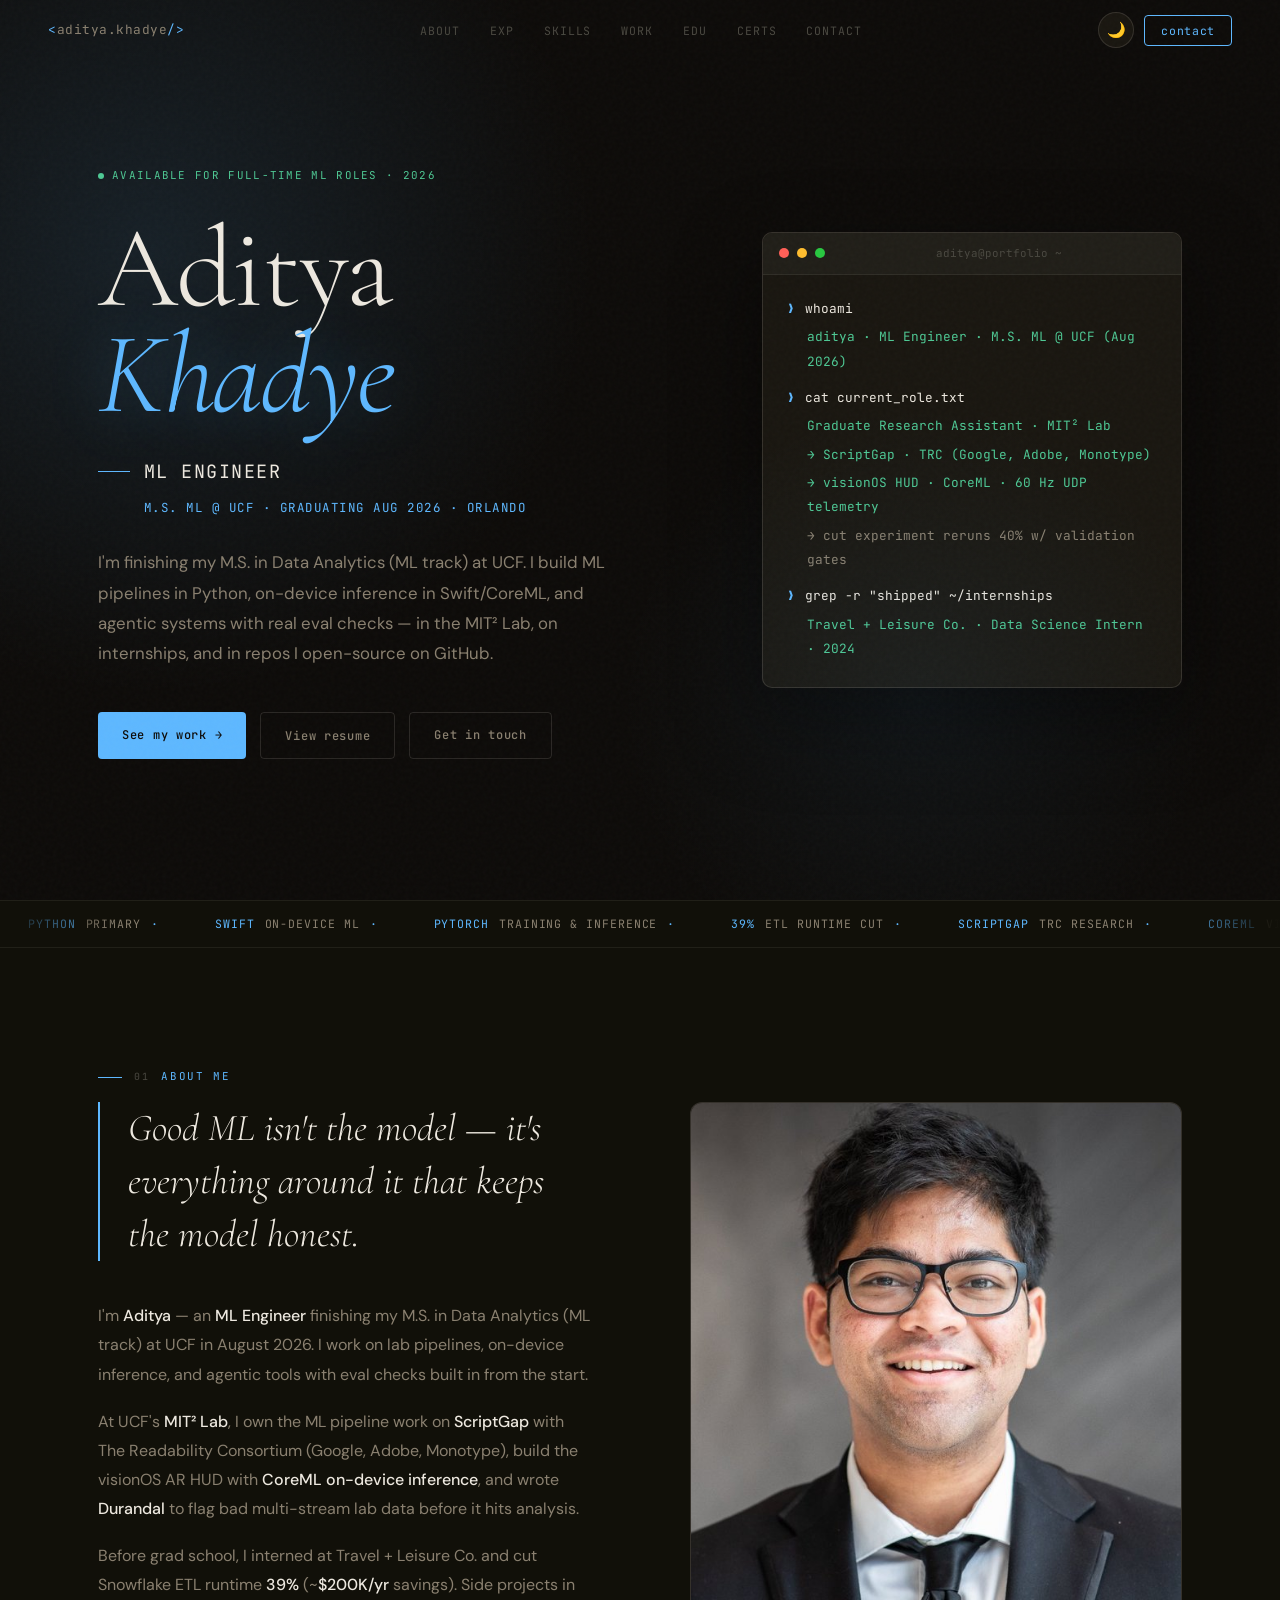
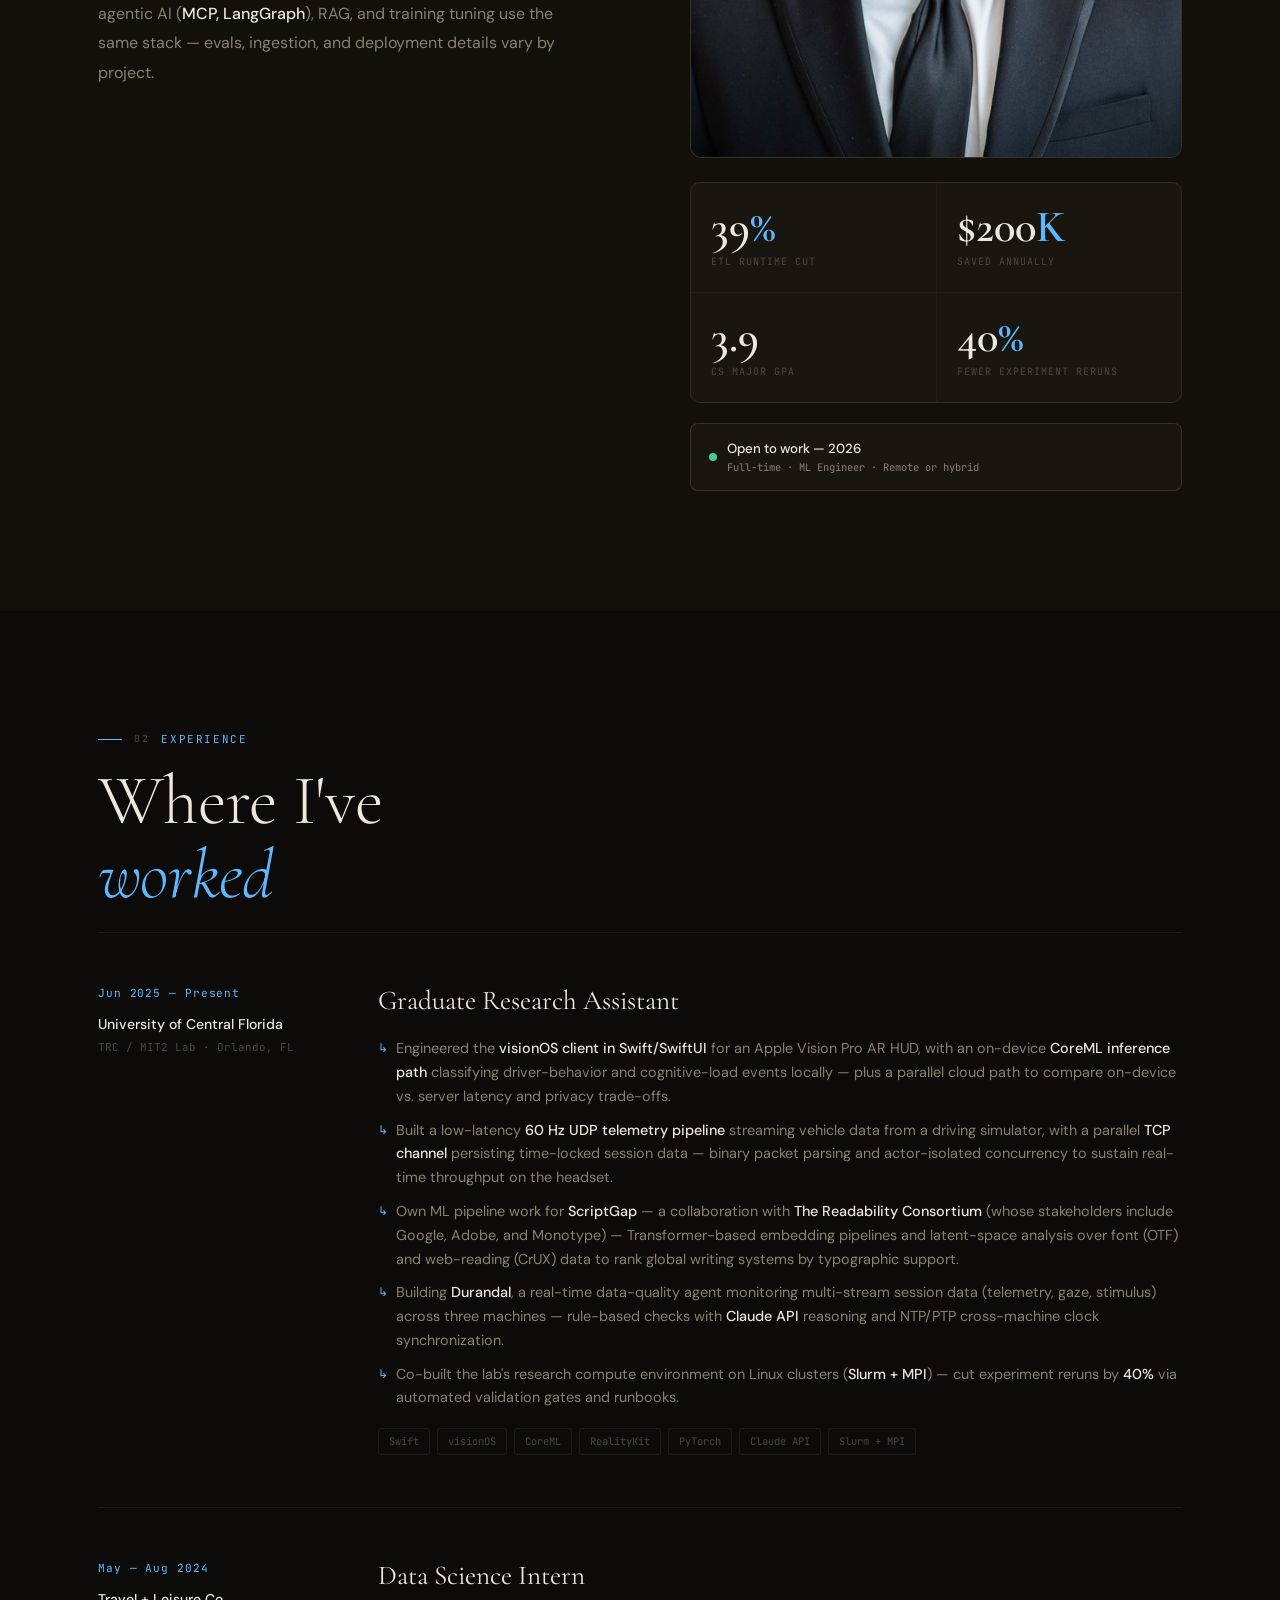
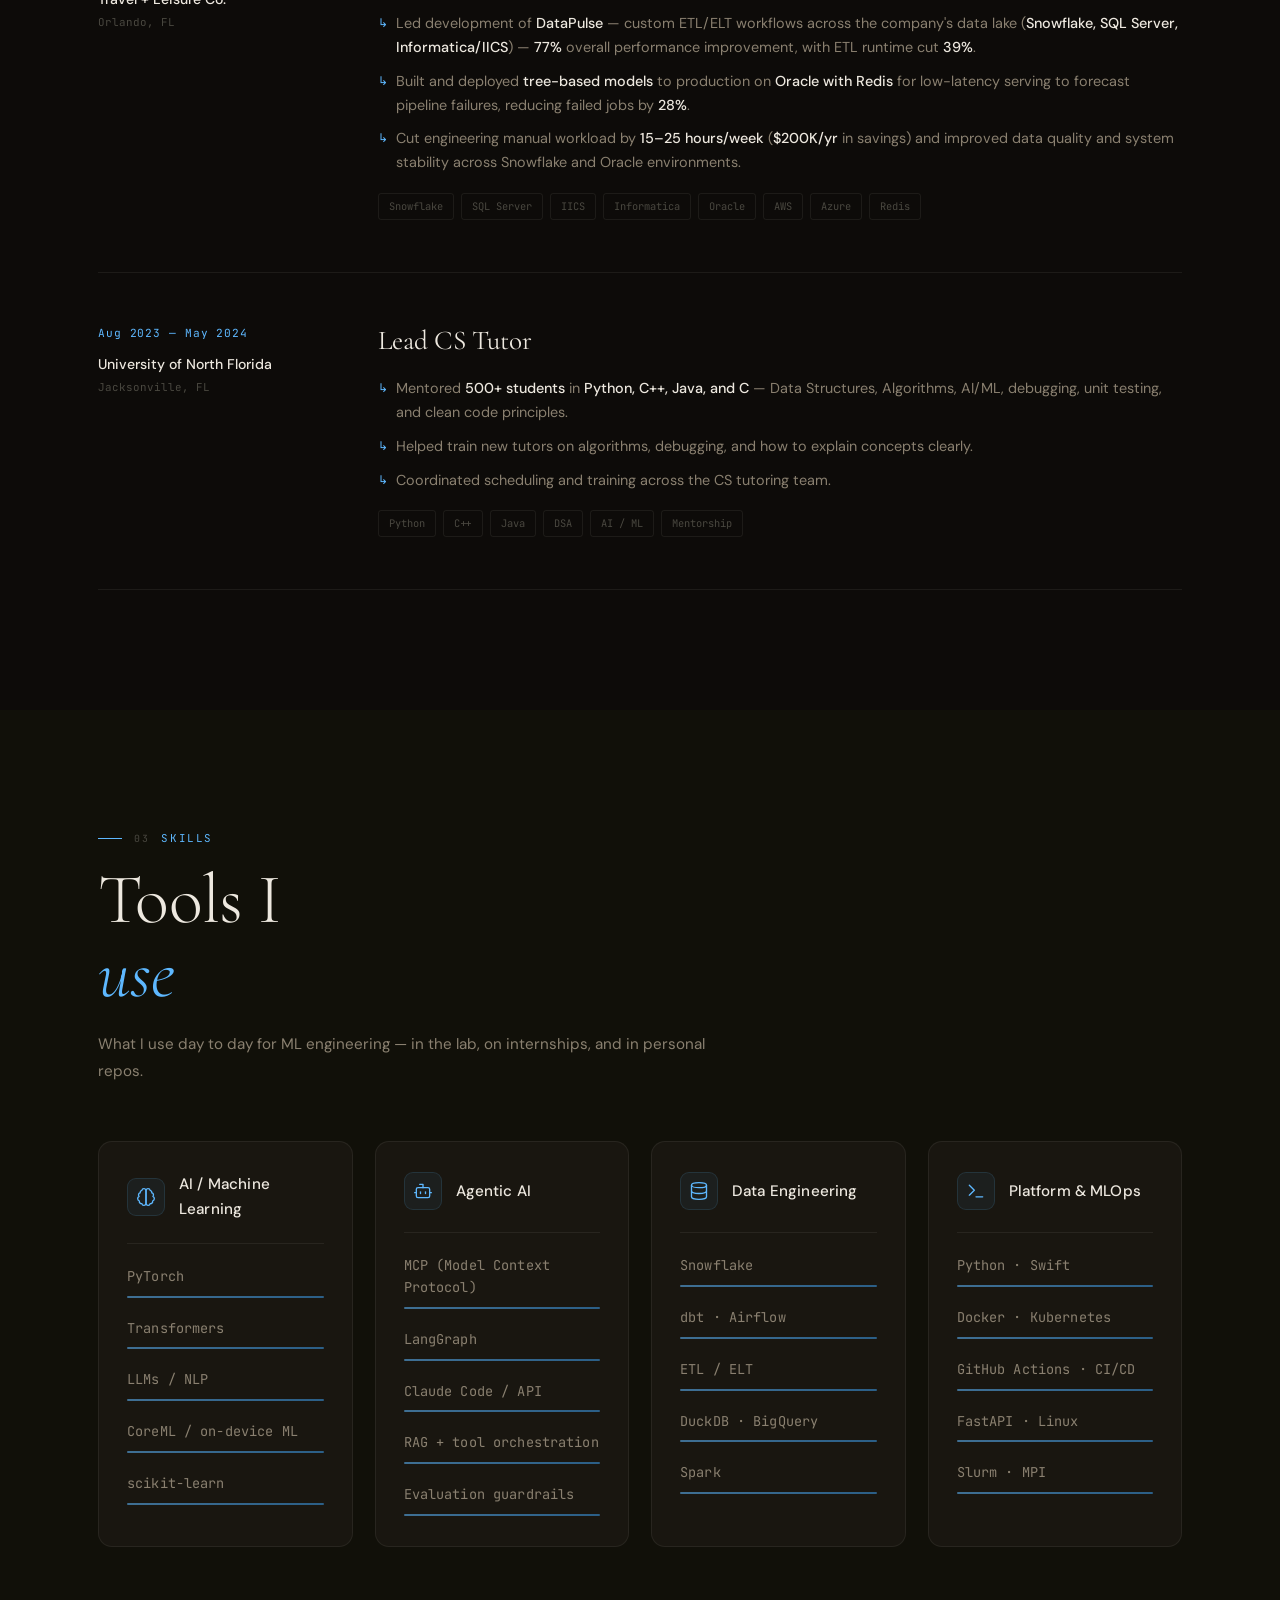
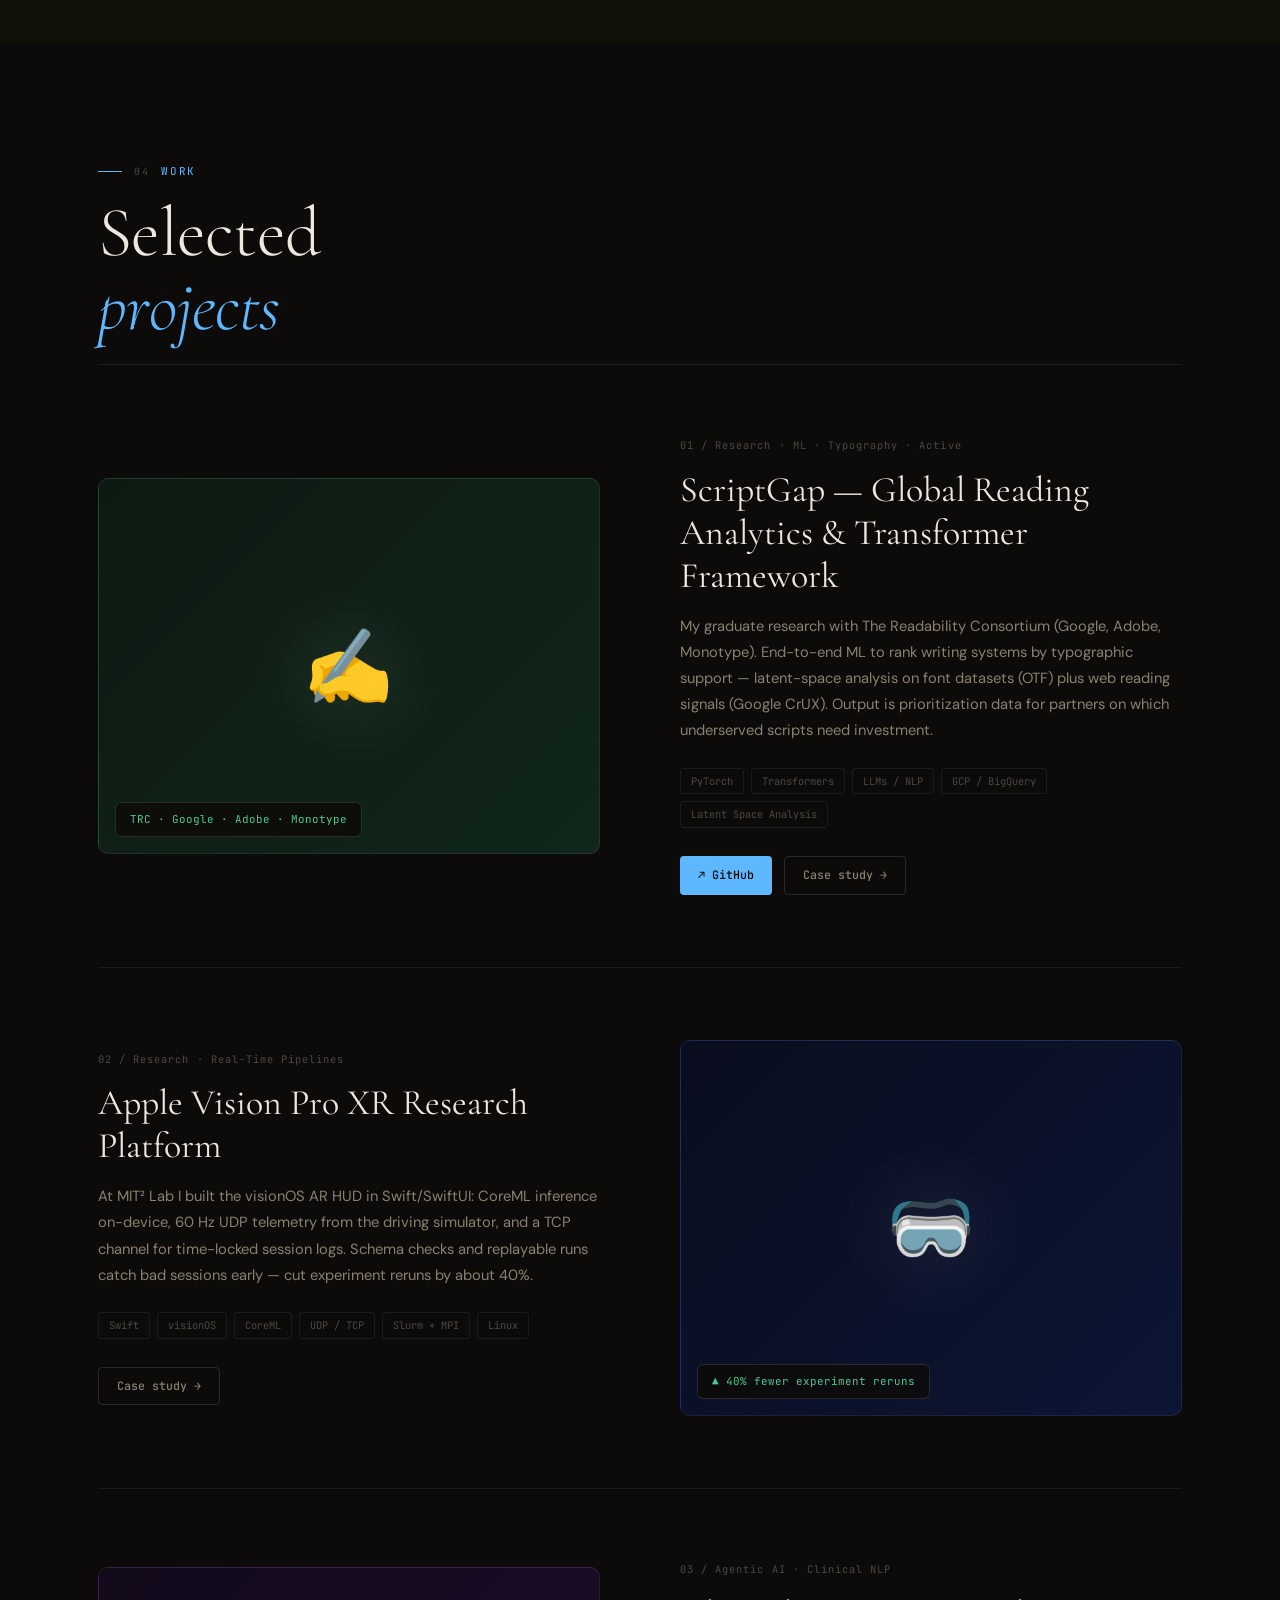
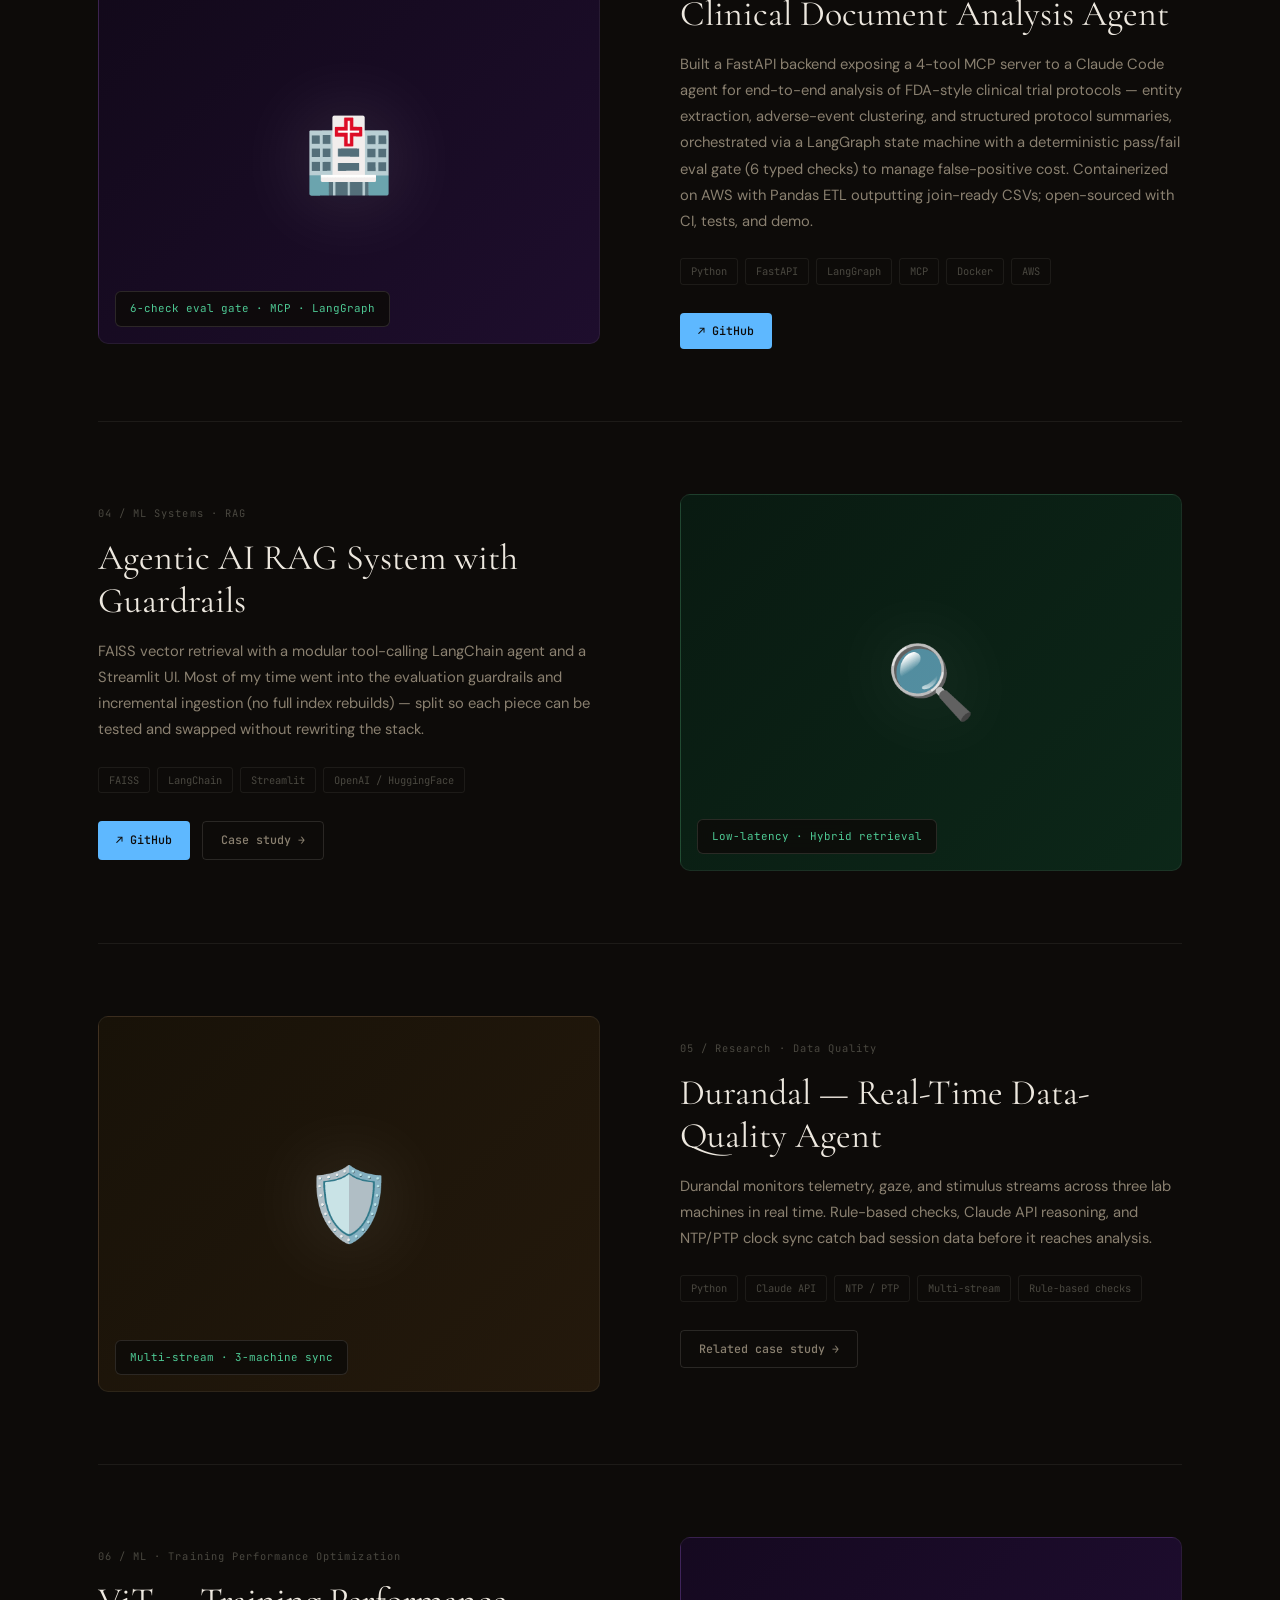
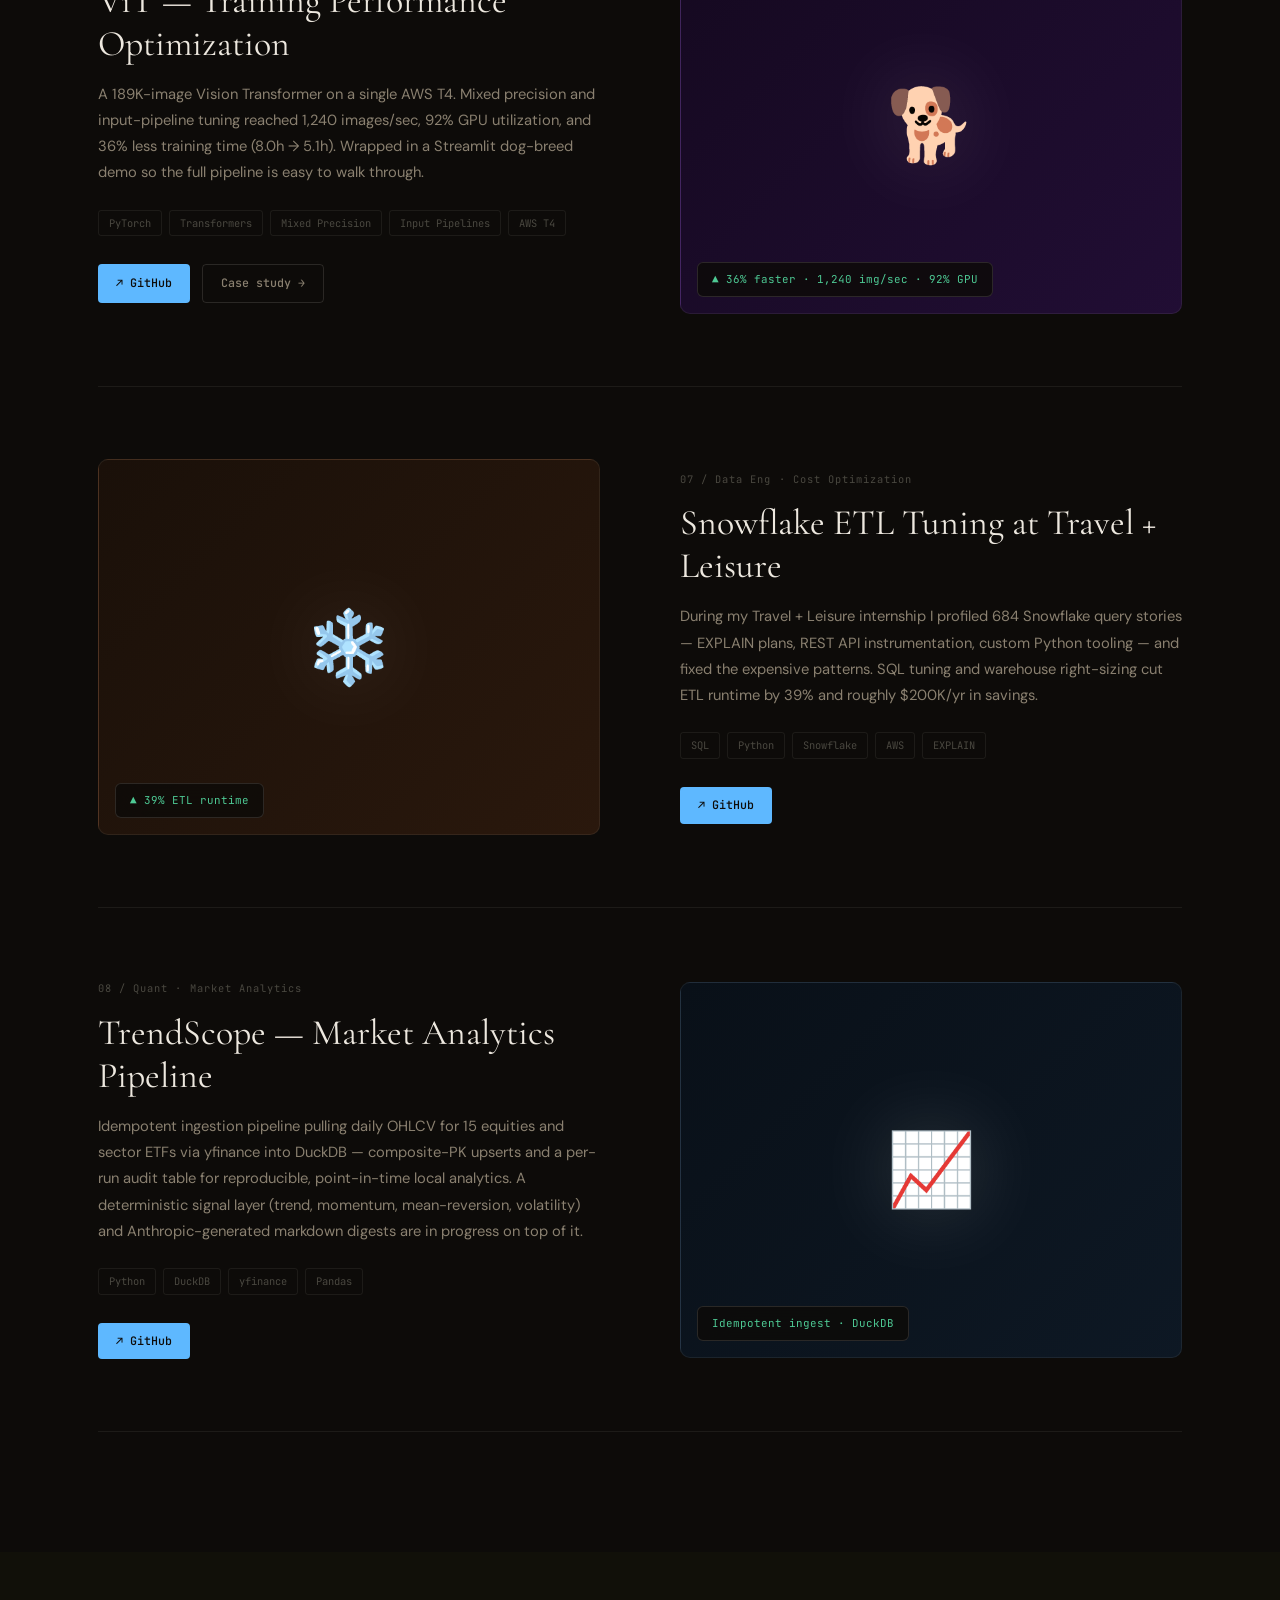
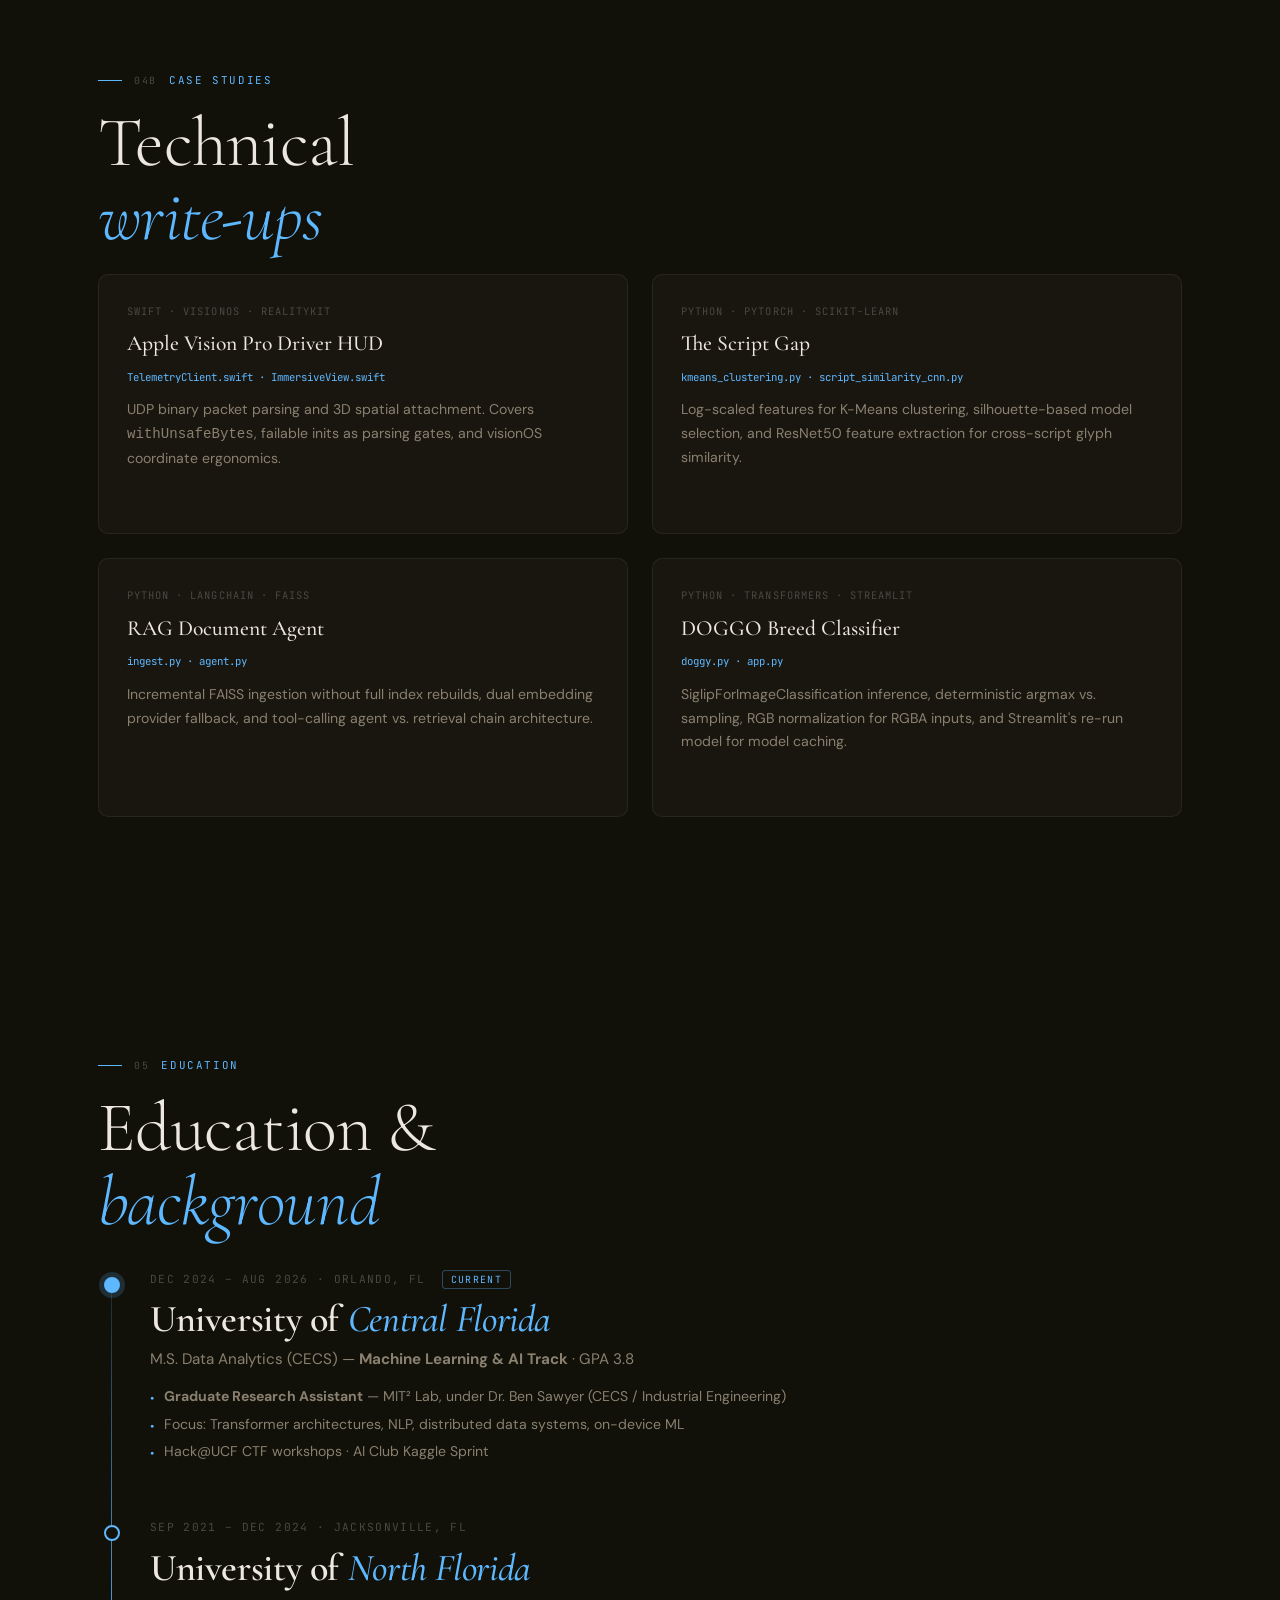
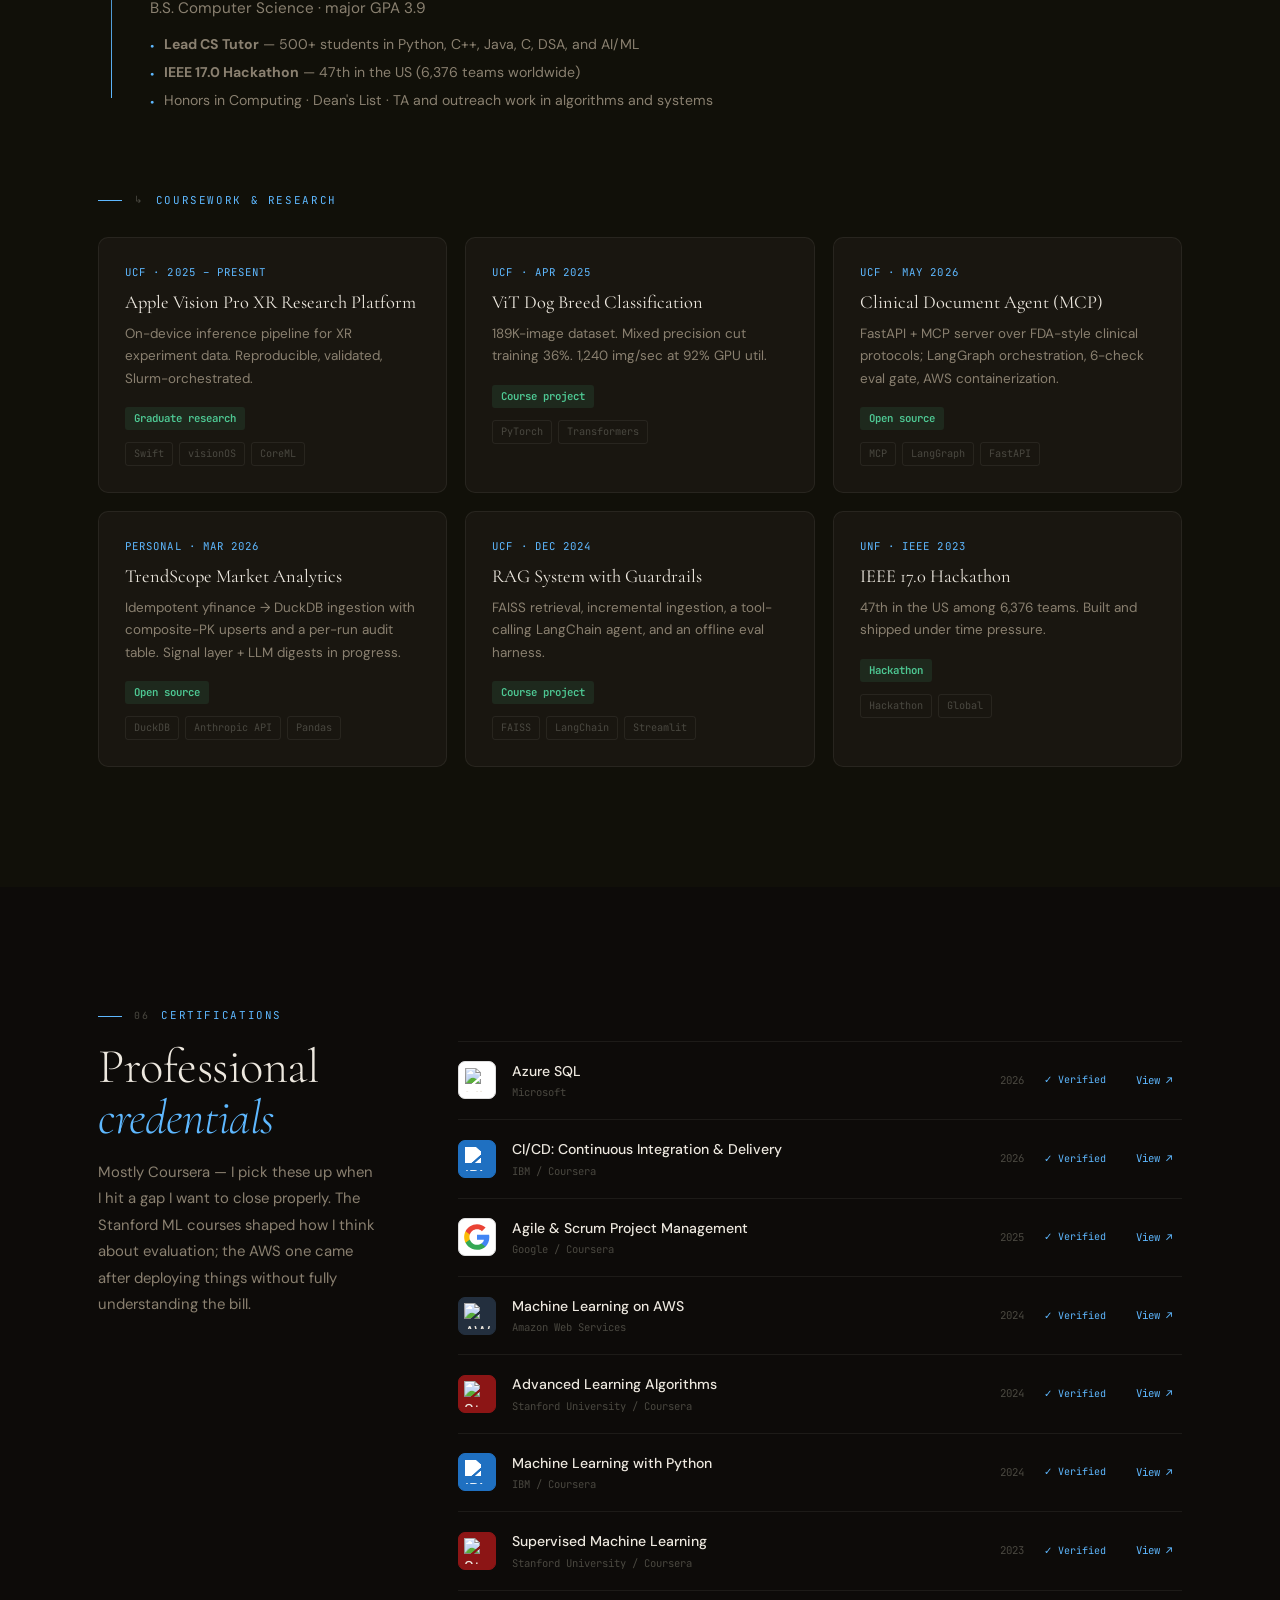
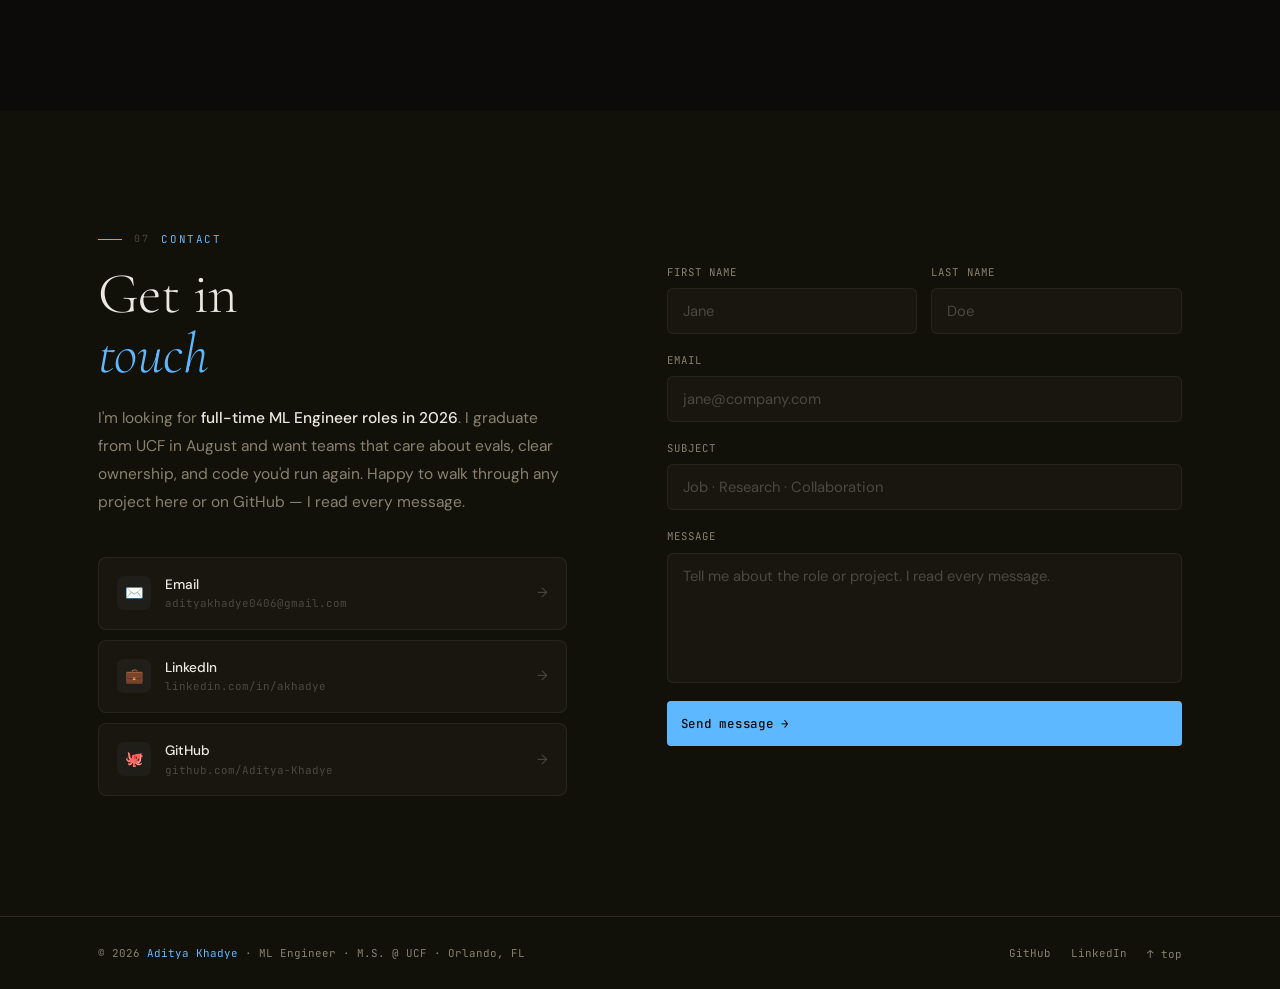
==== commit e491db1a: "Merge: clinical framing for the MCP document agent" ====
--- a/index.html
+++ b/index.html
@@ -1061,9 +1061,9 @@
           <div class="proj-metric-badge">6-check eval gate · MCP · LangGraph</div>
         </div>
         <div class="proj-info">
-          <div class="proj-idx">03 / Agentic AI · Document Analysis</div>
-          <h3 class="proj-title">Agentic AI Document Analysis Framework</h3>
-          <p class="proj-desc">Built a FastAPI backend and 4-tool MCP server consumed by a Claude Code agent for end-to-end document analysis — orchestrated via a LangGraph state machine with a deterministic pass/fail eval gate (6 typed checks) to manage false-positive cost. Containerized on AWS with Pandas ETL outputting join-ready CSVs; open-sourced with CI, tests, and demo.</p>
+          <div class="proj-idx">03 / Agentic AI · Clinical NLP</div>
+          <h3 class="proj-title">Clinical Document Analysis Agent</h3>
+          <p class="proj-desc">Built a FastAPI backend exposing a 4-tool MCP server to a Claude Code agent for end-to-end analysis of FDA-style clinical trial protocols — entity extraction, adverse-event clustering, and structured protocol summaries, orchestrated via a LangGraph state machine with a deterministic pass/fail eval gate (6 typed checks) to manage false-positive cost. Containerized on AWS with Pandas ETL outputting join-ready CSVs; open-sourced with CI, tests, and demo.</p>
           <div class="proj-stack">
             <span class="proj-tag">Python</span><span class="proj-tag">FastAPI</span><span class="proj-tag">LangGraph</span><span class="proj-tag">MCP</span><span class="proj-tag">Docker</span><span class="proj-tag">AWS</span>
           </div>
@@ -1272,8 +1272,8 @@
       </div>
       <div class="pa-card reveal d2">
         <div class="pa-year">UCF · May 2026</div>
-        <div class="pa-title">Agentic AI Document Analysis (MCP)</div>
-        <p class="pa-desc">FastAPI + MCP server with LangGraph orchestration, 6-check eval gate, and AWS containerization.</p>
+        <div class="pa-title">Clinical Document Agent (MCP)</div>
+        <p class="pa-desc">FastAPI + MCP server over FDA-style clinical protocols; LangGraph orchestration, 6-check eval gate, AWS containerization.</p>
         <div class="pa-grade">Open source</div>
         <div class="pa-tags"><span class="pa-tag">MCP</span><span class="pa-tag">LangGraph</span><span class="pa-tag">FastAPI</span></div>
       </div>
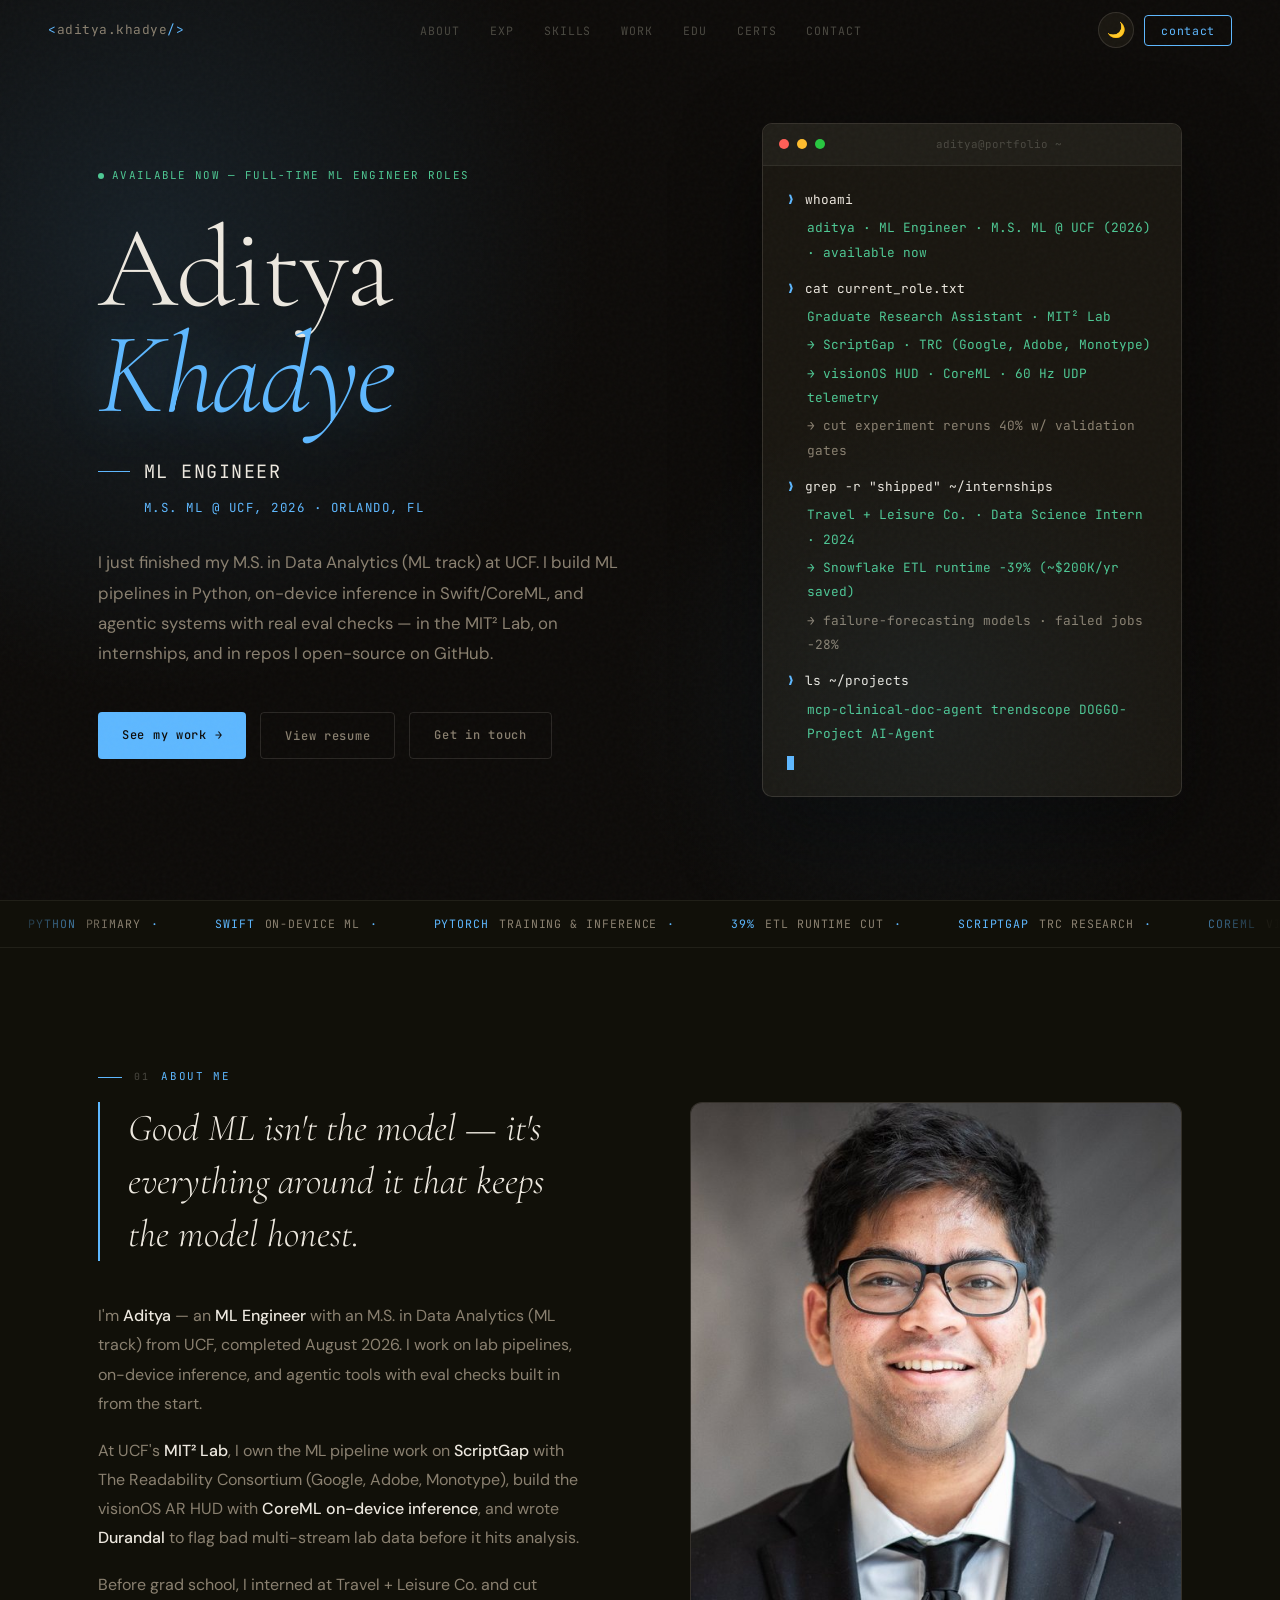
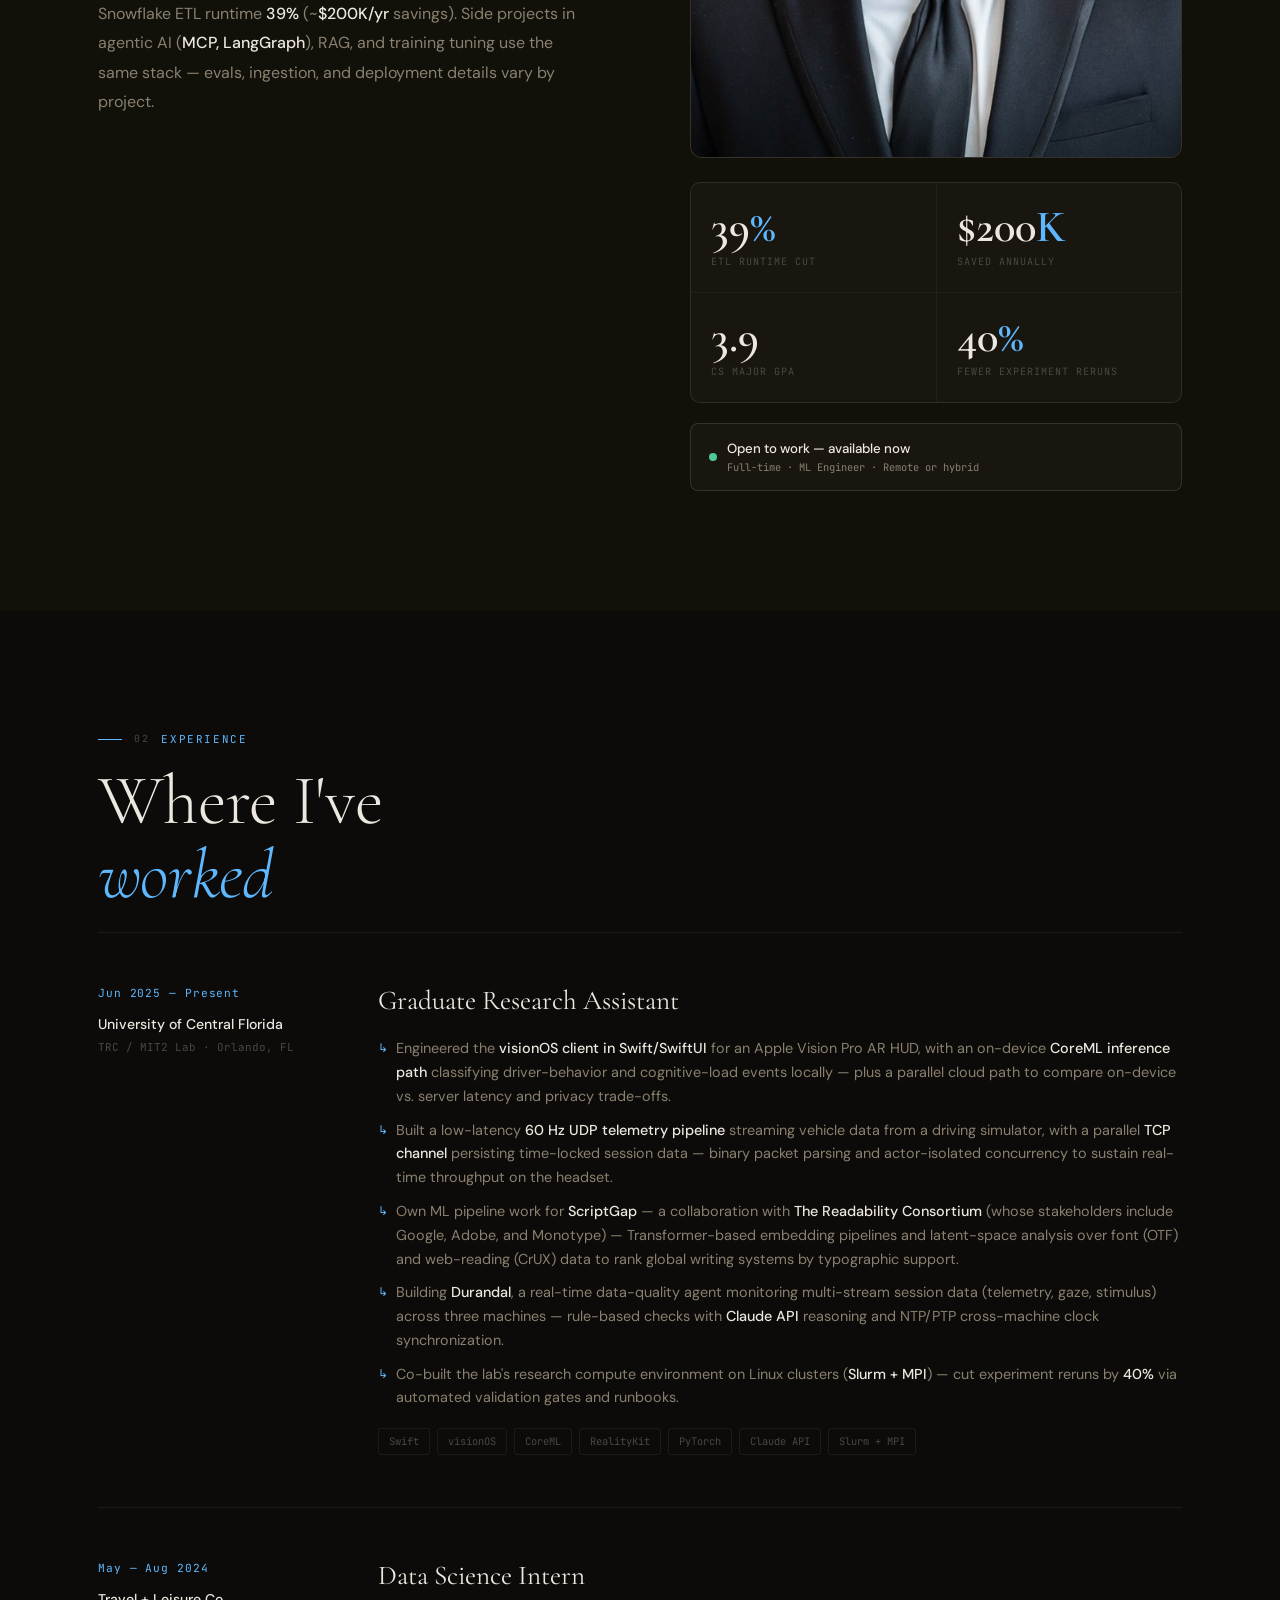
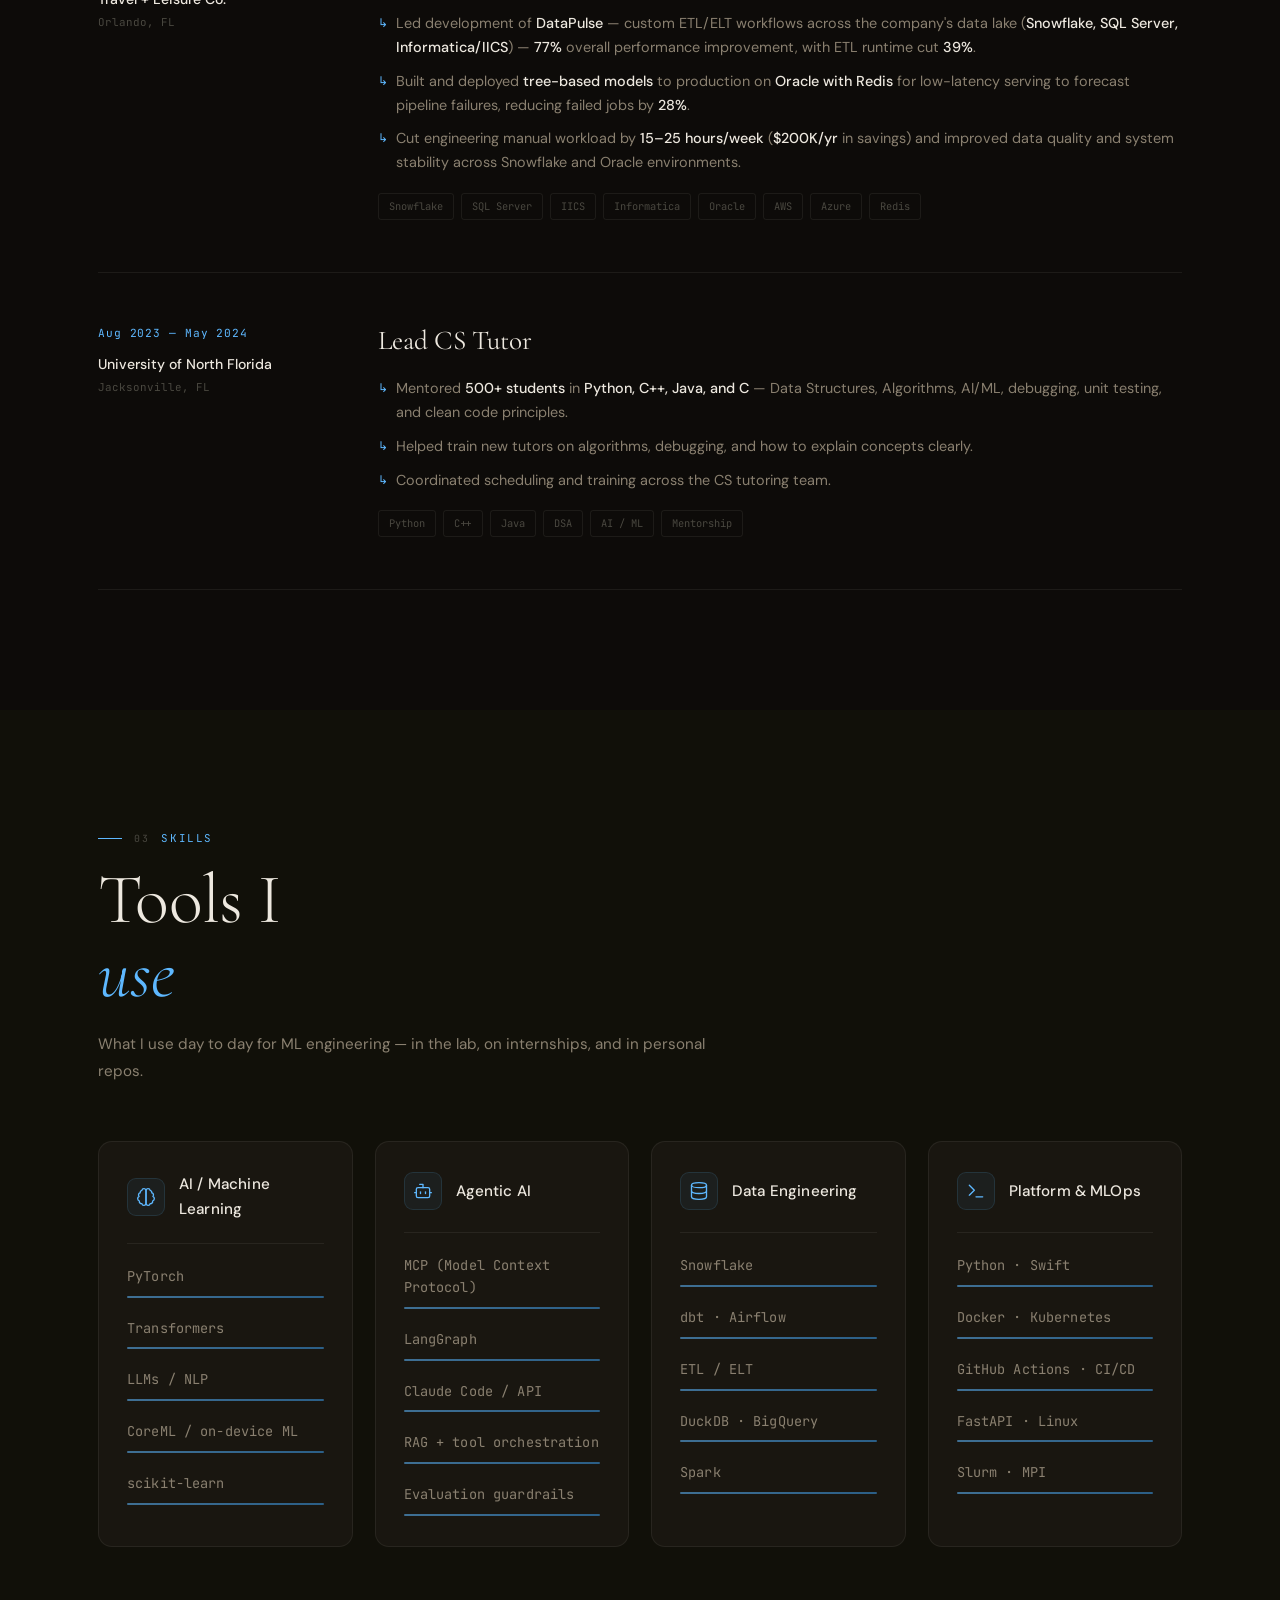
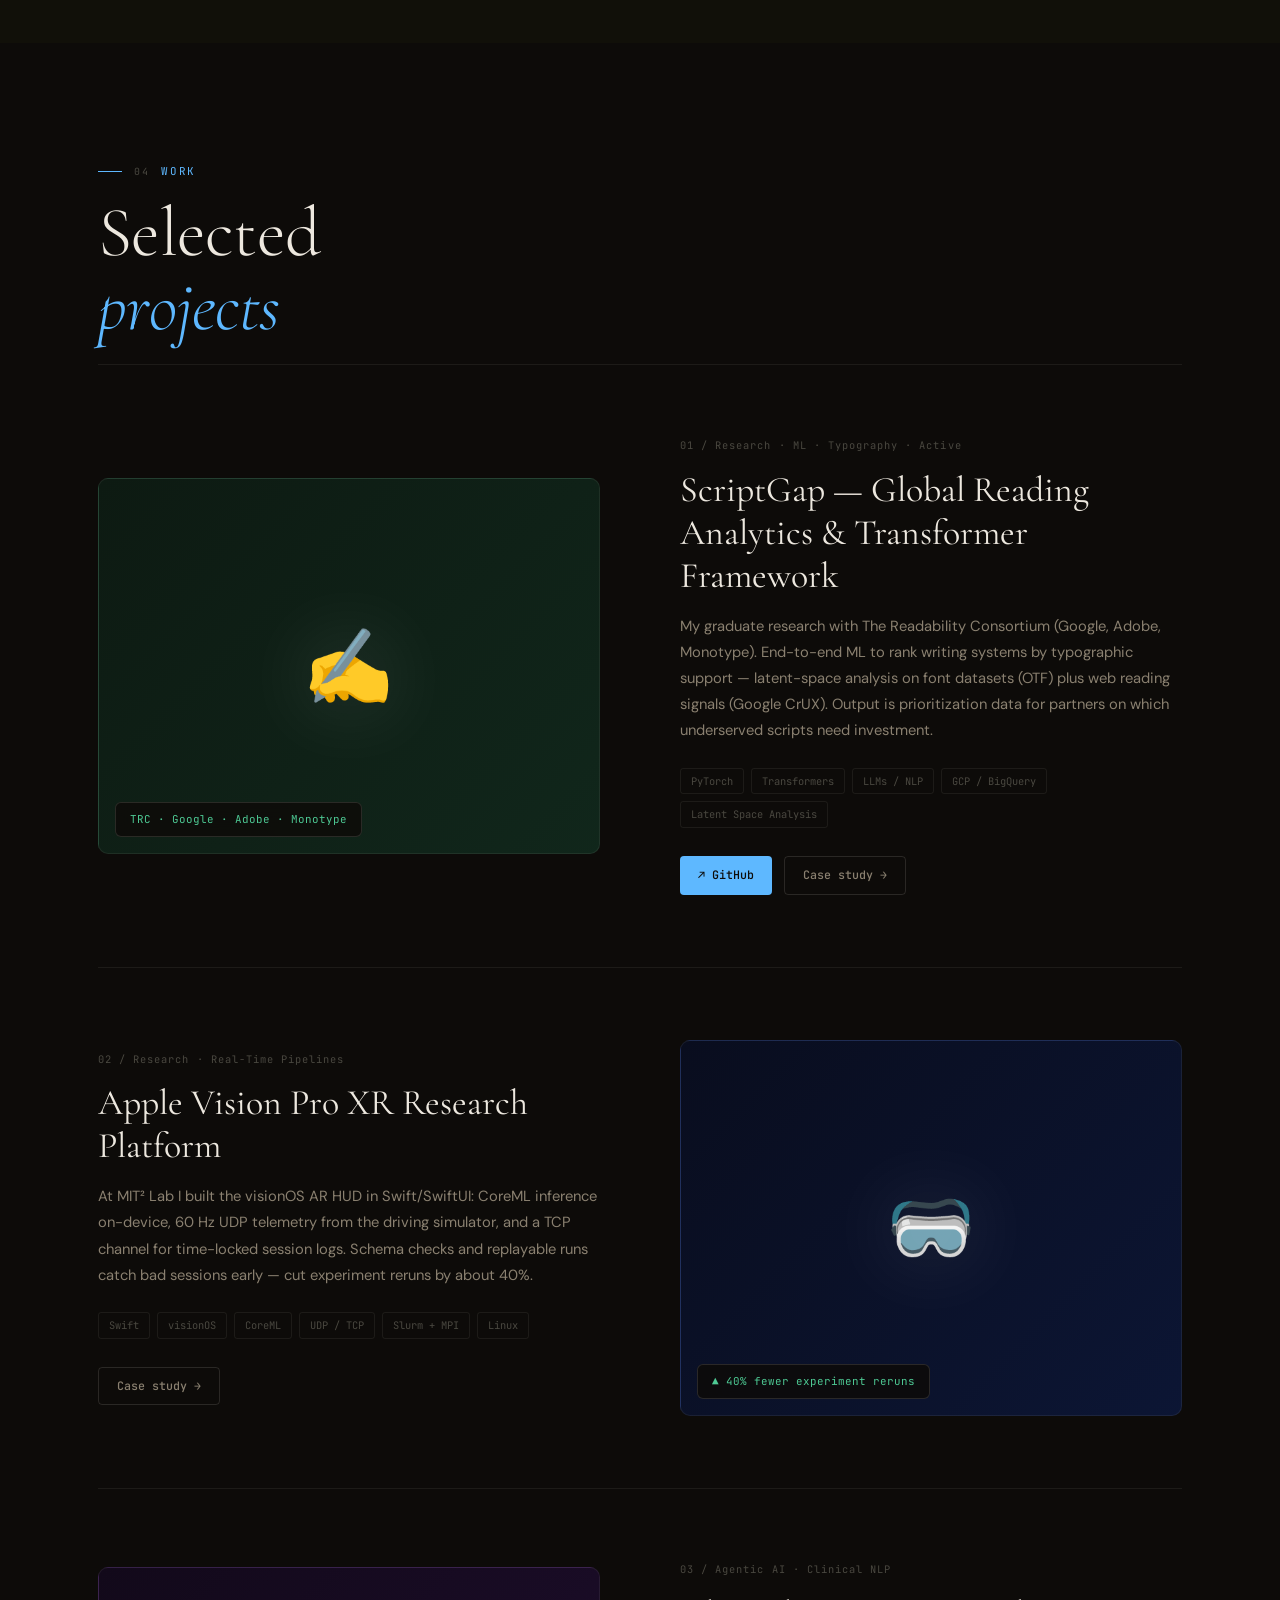
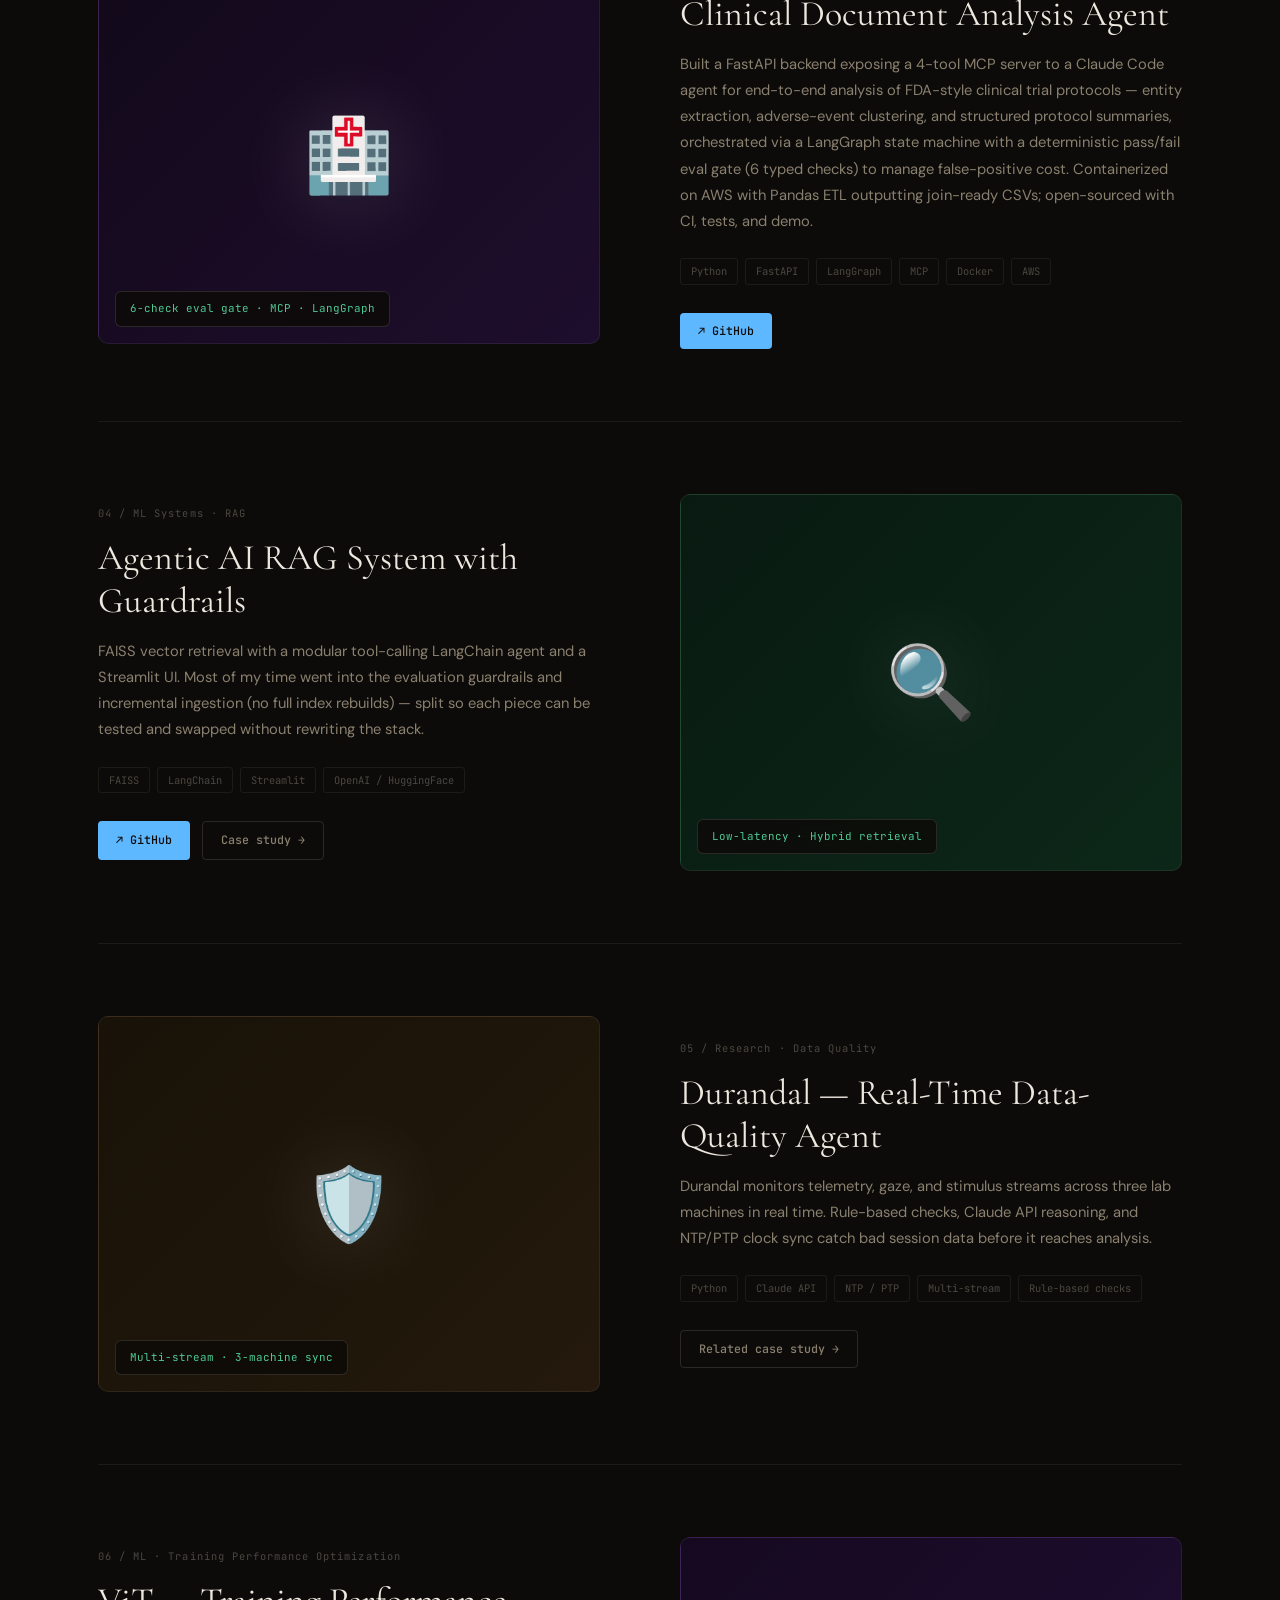
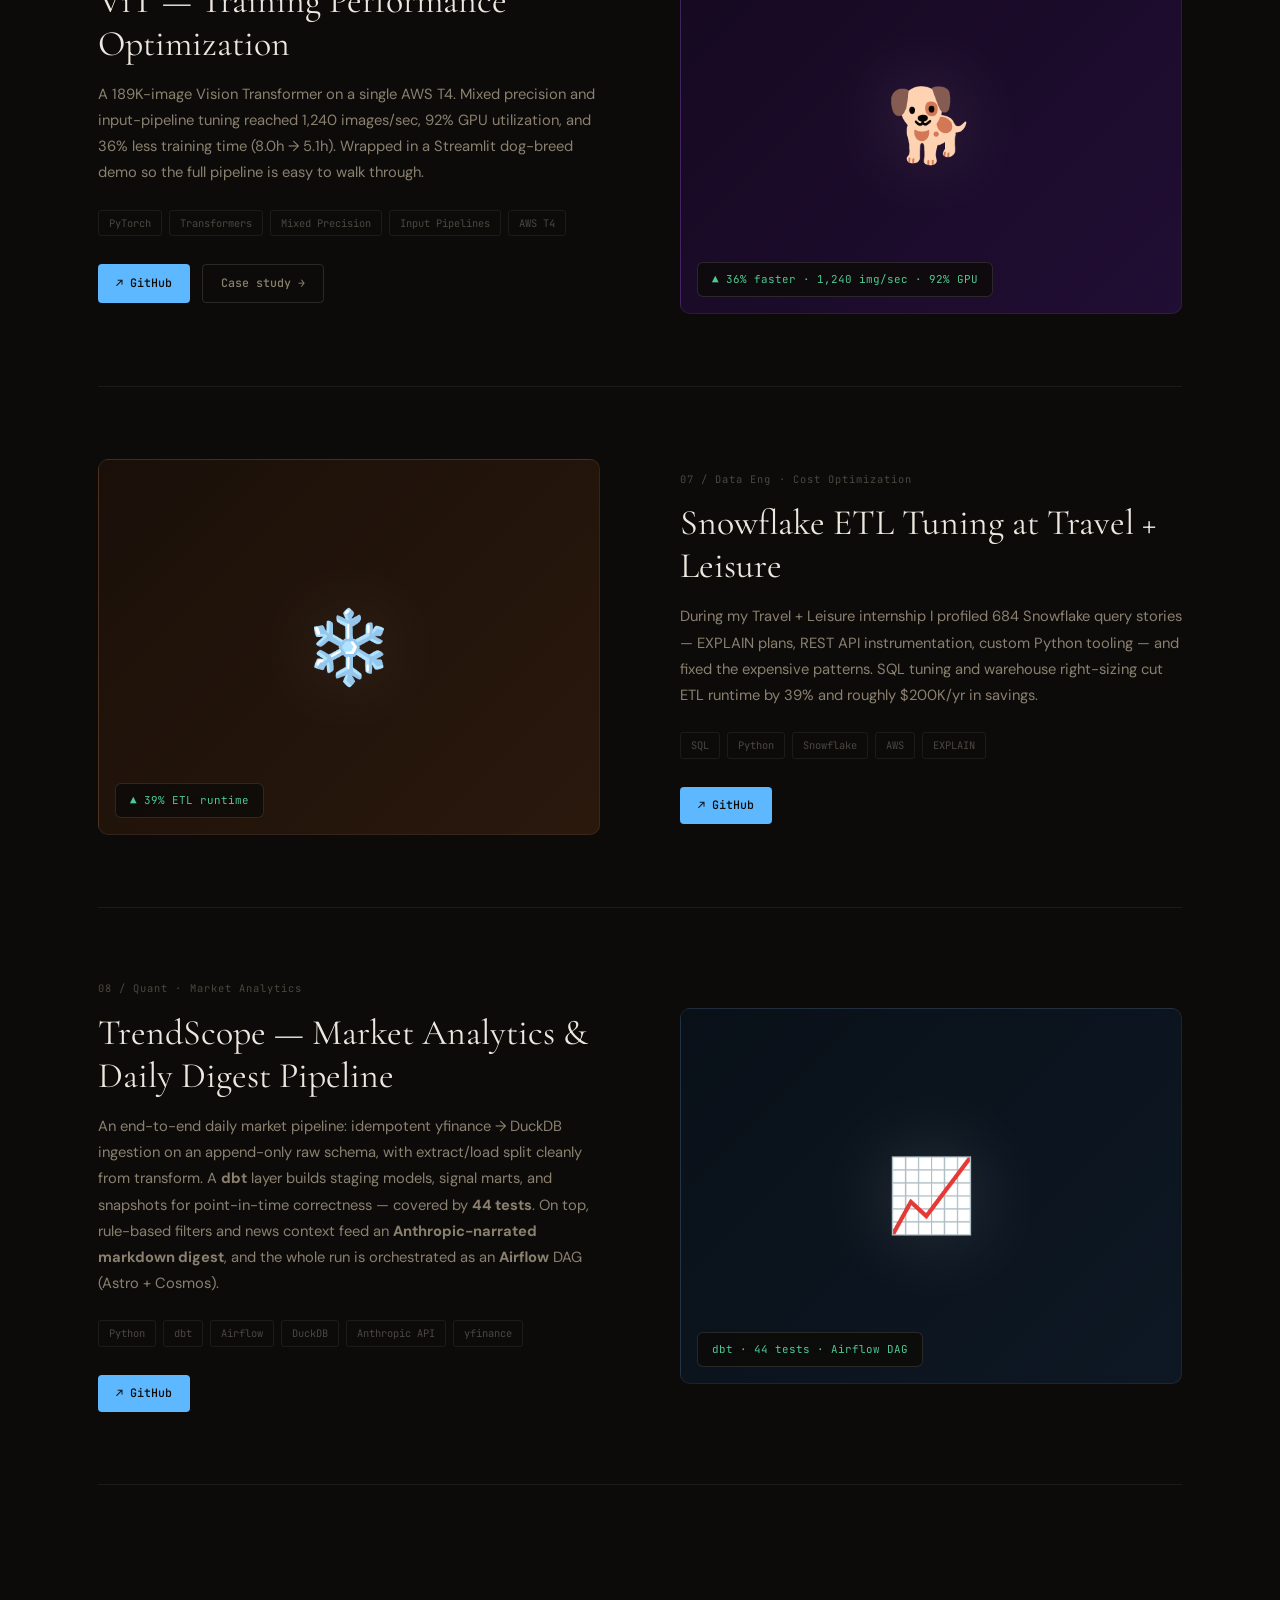
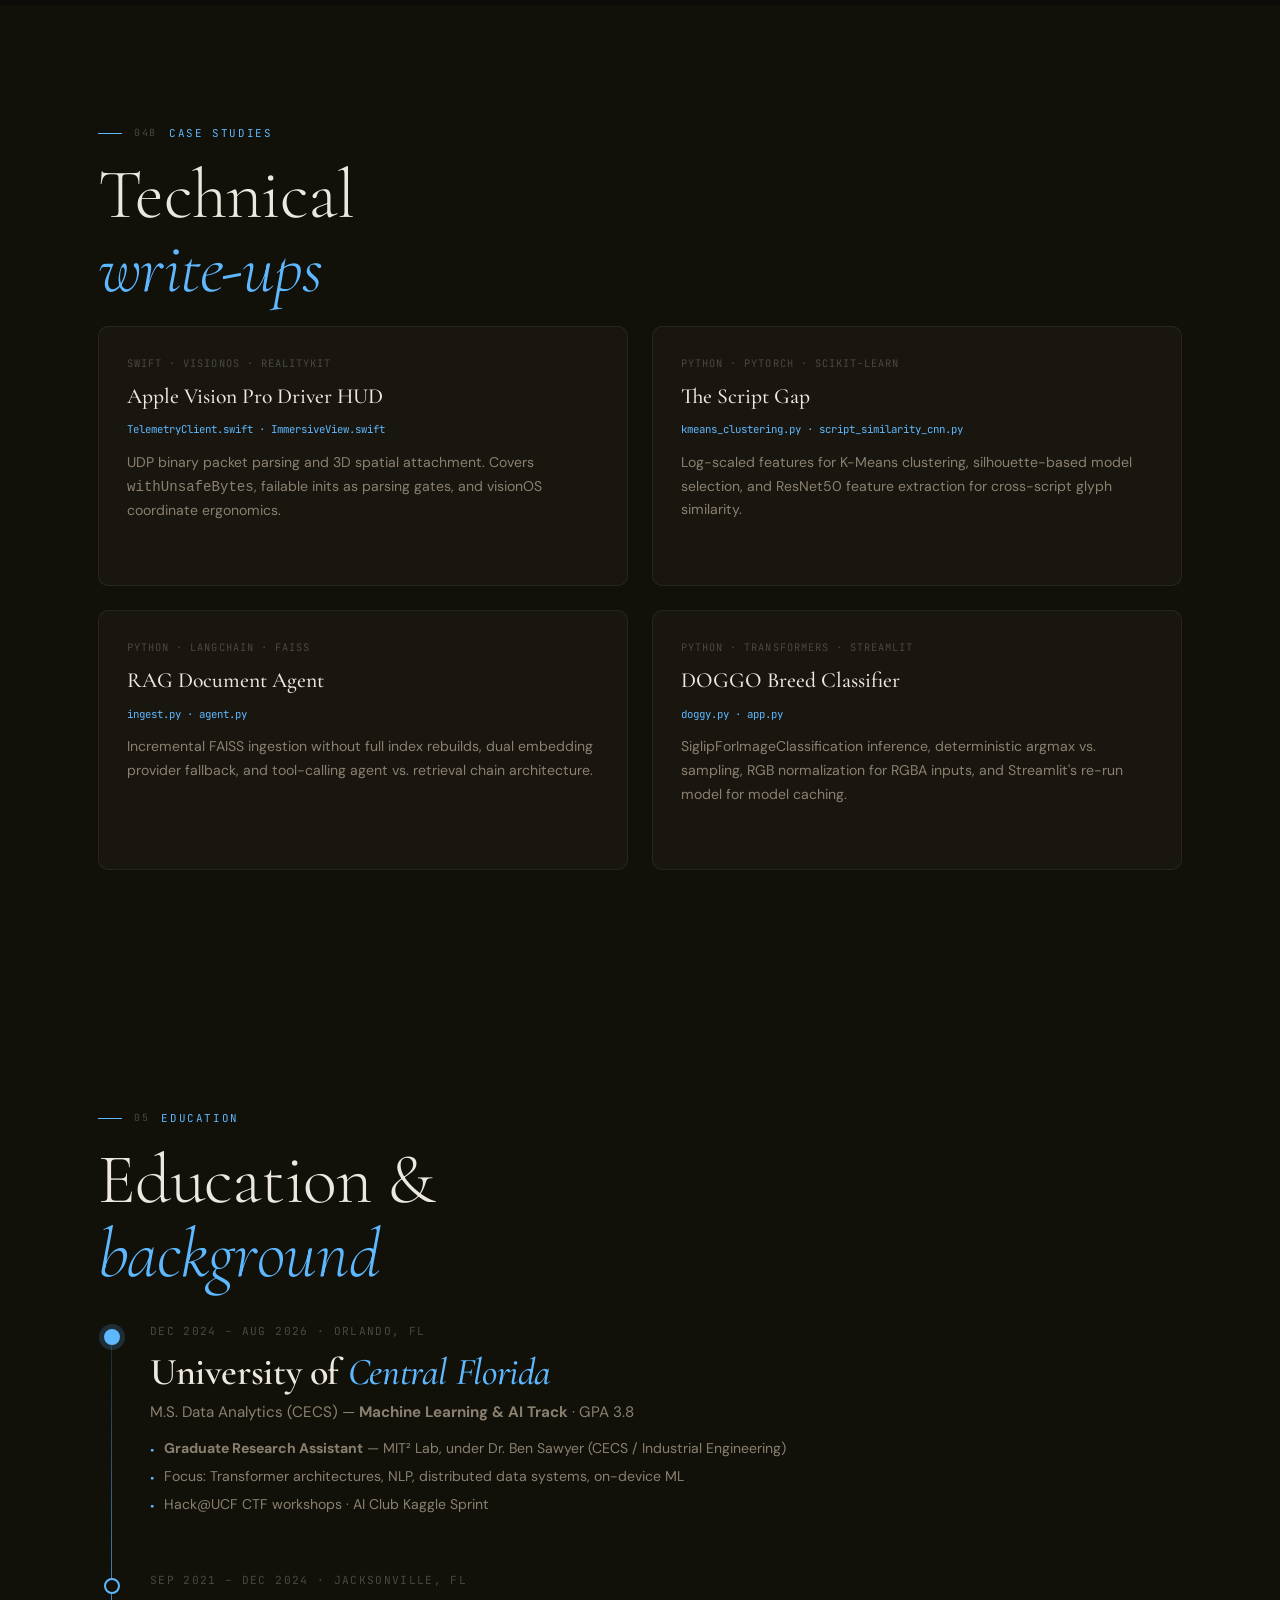
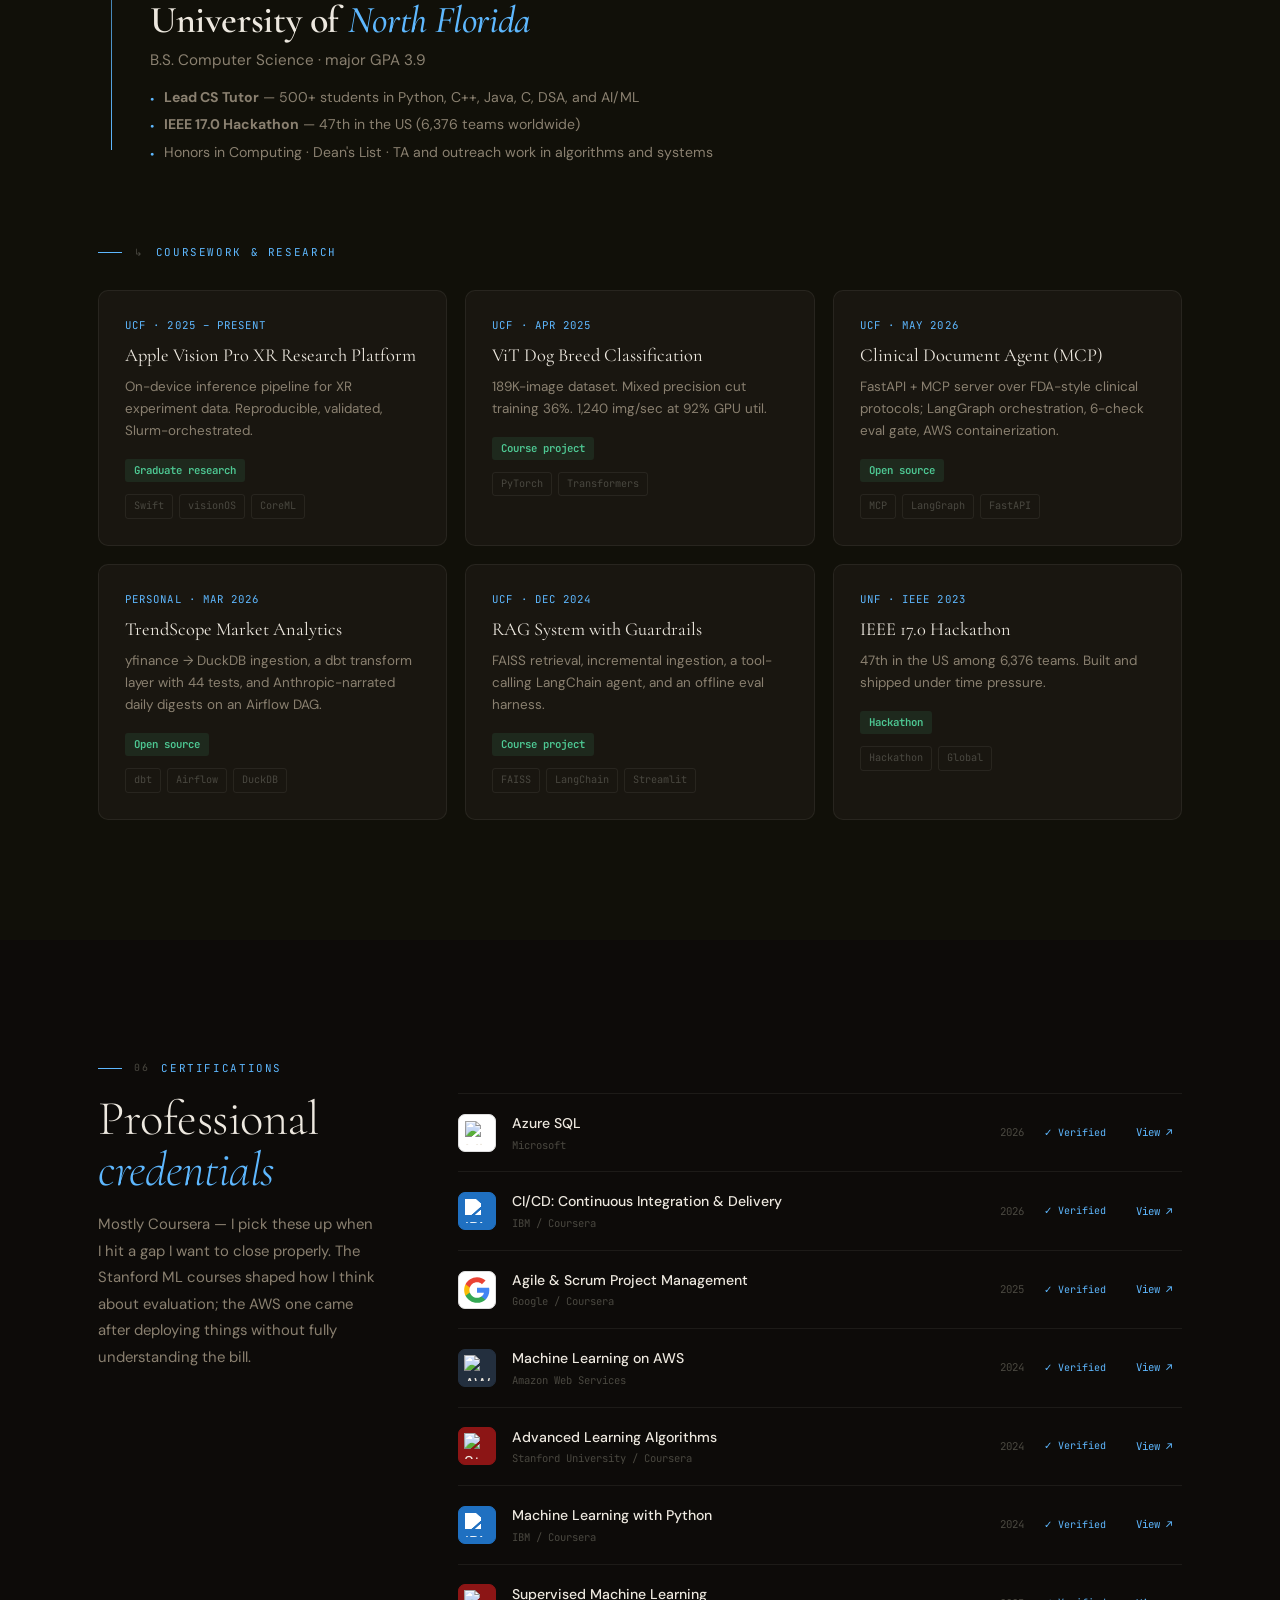
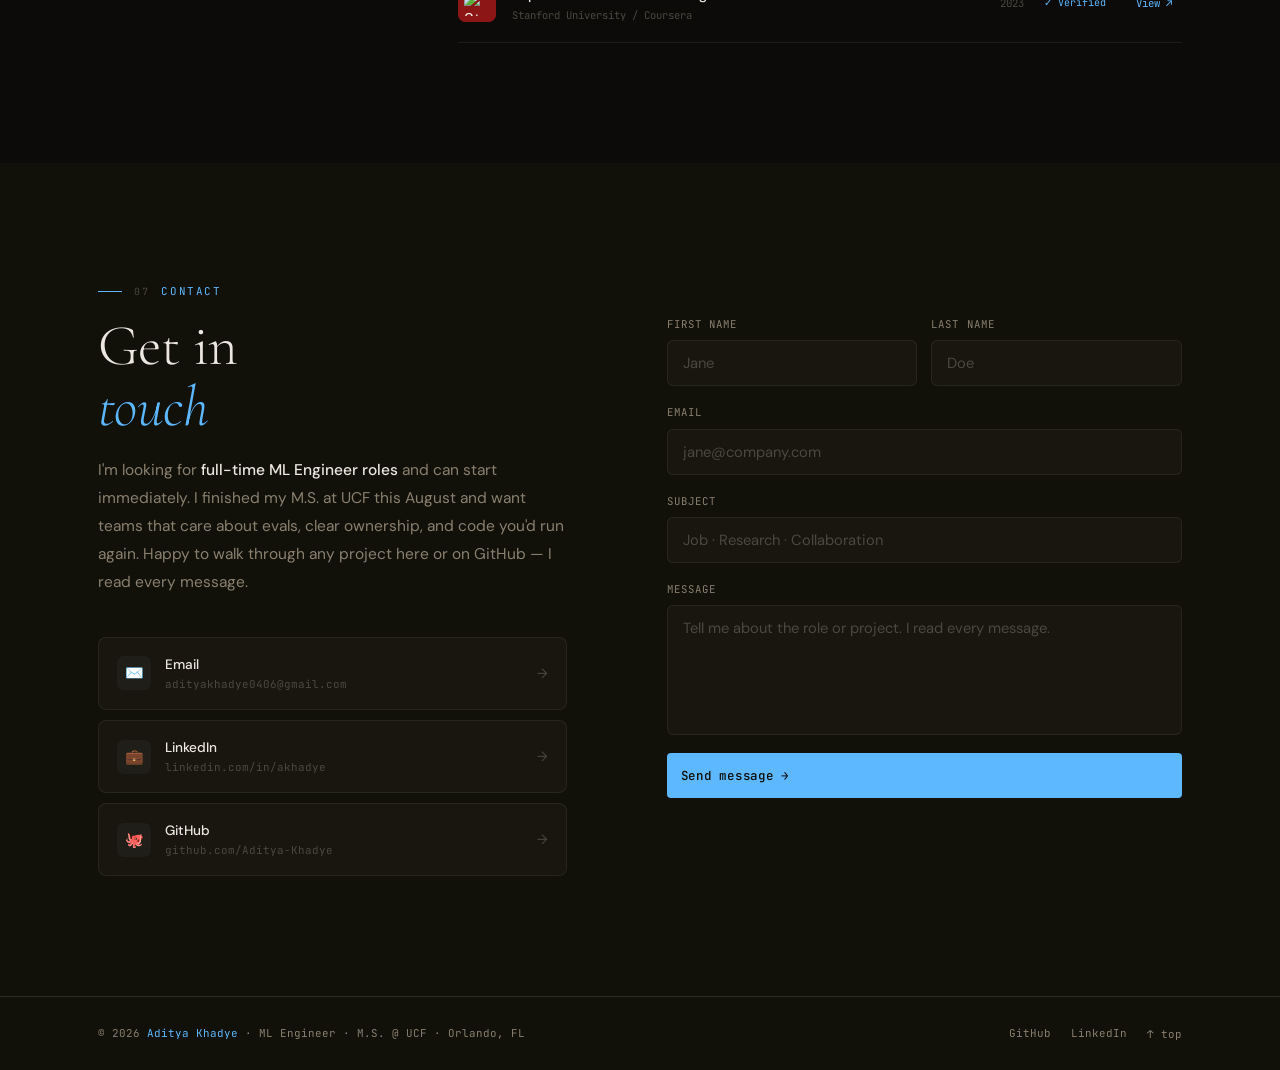
==== commit 890addf2: "Merge: post-graduation status + TrendScope caught up" ====
--- a/index.html
+++ b/index.html
@@ -779,13 +779,13 @@
     <div class="hero-left">
       <div class="hero-status">
         <span class="status-dot"></span>
-        Available for full-time ML roles · 2026
+        Available now — full-time ML Engineer roles
       </div>
       <h1 class="hero-name">Aditya<br/><span>Khadye</span></h1>
       <div class="hero-role"><span>ML Engineer</span></div>
-      <p class="hero-sub">M.S. ML @ UCF · graduating Aug 2026 · Orlando</p>
+      <p class="hero-sub">M.S. ML @ UCF, 2026 · Orlando, FL</p>
       <p class="hero-bio">
-        I'm finishing my M.S. in Data Analytics (ML track) at UCF. I build ML pipelines in Python, on-device inference in Swift/CoreML, and agentic systems with real eval checks — in the MIT² Lab, on internships, and in repos I open-source on GitHub.
+        I just finished my M.S. in Data Analytics (ML track) at UCF. I build ML pipelines in Python, on-device inference in Swift/CoreML, and agentic systems with real eval checks — in the MIT² Lab, on internships, and in repos I open-source on GitHub.
       </p>
       <div class="hero-actions">
         <a href="#projects" class="btn btn-amber">See my work →</a>
@@ -825,7 +825,7 @@
           Good ML isn't the model — it's everything around it that keeps the model honest.
         </blockquote>
         <div class="about-body reveal d1">
-          <p>I'm <strong>Aditya</strong> — an <strong>ML Engineer</strong> finishing my M.S. in Data Analytics (ML track) at UCF in August 2026. I work on lab pipelines, on-device inference, and agentic tools with eval checks built in from the start.</p>
+          <p>I'm <strong>Aditya</strong> — an <strong>ML Engineer</strong> with an M.S. in Data Analytics (ML track) from UCF, completed August 2026. I work on lab pipelines, on-device inference, and agentic tools with eval checks built in from the start.</p>
           <p>At UCF's <strong>MIT² Lab</strong>, I own the ML pipeline work on <strong>ScriptGap</strong> with The Readability Consortium (Google, Adobe, Monotype), build the visionOS AR HUD with <strong>CoreML on-device inference</strong>, and wrote <strong>Durandal</strong> to flag bad multi-stream lab data before it hits analysis.</p>
           <p>Before grad school, I interned at Travel + Leisure Co. and cut Snowflake ETL runtime <strong>39%</strong> (~<strong>$200K/yr</strong> savings). Side projects in agentic AI (<strong>MCP, LangGraph</strong>), RAG, and training tuning use the same stack — evals, ingestion, and deployment details vary by project.</p>
         </div>
@@ -843,7 +843,7 @@
         <div class="avail-badge reveal d3">
           <div class="avail-dot"></div>
           <div>
-            <div class="avail-text">Open to work — 2026</div>
+            <div class="avail-text">Open to work — available now</div>
             <div class="avail-sub">Full-time · ML Engineer · Remote or hybrid</div>
           </div>
         </div>
@@ -1150,14 +1150,14 @@
       <div class="proj-row flip reveal d7">
         <div class="proj-visual pv7">
           <div class="proj-emoji">📈</div>
-          <div class="proj-metric-badge">Idempotent ingest · DuckDB</div>
+          <div class="proj-metric-badge">dbt · 44 tests · Airflow DAG</div>
         </div>
         <div class="proj-info">
           <div class="proj-idx">08 / Quant · Market Analytics</div>
-          <h3 class="proj-title">TrendScope — Market Analytics Pipeline</h3>
-          <p class="proj-desc">Idempotent ingestion pipeline pulling daily OHLCV for 15 equities and sector ETFs via yfinance into DuckDB — composite-PK upserts and a per-run audit table for reproducible, point-in-time local analytics. A deterministic signal layer (trend, momentum, mean-reversion, volatility) and Anthropic-generated markdown digests are in progress on top of it.</p>
+          <h3 class="proj-title">TrendScope — Market Analytics &amp; Daily Digest Pipeline</h3>
+          <p class="proj-desc">An end-to-end daily market pipeline: idempotent yfinance → DuckDB ingestion on an append-only raw schema, with extract/load split cleanly from transform. A <strong>dbt</strong> layer builds staging models, signal marts, and snapshots for point-in-time correctness — covered by <strong>44 tests</strong>. On top, rule-based filters and news context feed an <strong>Anthropic-narrated markdown digest</strong>, and the whole run is orchestrated as an <strong>Airflow</strong> DAG (Astro + Cosmos).</p>
           <div class="proj-stack">
-            <span class="proj-tag">Python</span><span class="proj-tag">DuckDB</span><span class="proj-tag">yfinance</span><span class="proj-tag">Pandas</span>
+            <span class="proj-tag">Python</span><span class="proj-tag">dbt</span><span class="proj-tag">Airflow</span><span class="proj-tag">DuckDB</span><span class="proj-tag">Anthropic API</span><span class="proj-tag">yfinance</span>
           </div>
           <div class="proj-links">
             <a href="https://github.com/Aditya-Khadye/trendscope" target="_blank" class="proj-link pl-amber">↗ GitHub</a>
@@ -1231,7 +1231,7 @@
     <div class="edu-timeline">
 
       <div class="edu-node current reveal">
-        <div class="edu-period">Dec 2024 – Aug 2026 · Orlando, FL <span class="edu-now">Current</span></div>
+        <div class="edu-period">Dec 2024 – Aug 2026 · Orlando, FL</div>
         <h3 class="edu-name">University of <em>Central Florida</em></h3>
         <p class="edu-meta">M.S. Data Analytics (CECS) — <strong>Machine Learning &amp; AI Track</strong> · GPA 3.8</p>
         <ul class="edu-points">
@@ -1280,9 +1280,9 @@
       <div class="pa-card reveal d3">
         <div class="pa-year">Personal · Mar 2026</div>
         <div class="pa-title">TrendScope Market Analytics</div>
-        <p class="pa-desc">Idempotent yfinance → DuckDB ingestion with composite-PK upserts and a per-run audit table. Signal layer + LLM digests in progress.</p>
+        <p class="pa-desc">yfinance → DuckDB ingestion, a dbt transform layer with 44 tests, and Anthropic-narrated daily digests on an Airflow DAG.</p>
         <div class="pa-grade">Open source</div>
-        <div class="pa-tags"><span class="pa-tag">DuckDB</span><span class="pa-tag">Anthropic API</span><span class="pa-tag">Pandas</span></div>
+        <div class="pa-tags"><span class="pa-tag">dbt</span><span class="pa-tag">Airflow</span><span class="pa-tag">DuckDB</span></div>
       </div>
       <div class="pa-card reveal d4">
         <div class="pa-year">UCF · Dec 2024</div>
@@ -1430,7 +1430,7 @@
     <div class="contact-layout">
       <div class="contact-left reveal">
         <h2 class="sec-head">Get in<br/><em>touch</em></h2>
-        <p>I'm looking for <strong>full-time ML Engineer roles in 2026</strong>. I graduate from UCF in August and want teams that care about evals, clear ownership, and code you'd run again. Happy to walk through any project here or on GitHub — I read every message.</p>
+        <p>I'm looking for <strong>full-time ML Engineer roles</strong> and can start immediately. I finished my M.S. at UCF this August and want teams that care about evals, clear ownership, and code you'd run again. Happy to walk through any project here or on GitHub — I read every message.</p>
         <div class="socials">
           <a href="javascript:void(0)" onclick="window.location='mai'+'lto:adityakhadye0406@gma'+'il.com'" class="social">
             <div class="social-ico">✉️</div>
@@ -1530,7 +1530,7 @@
 // ── Terminal typewriter ───────────────────────────
 const lines=[
   {type:'cmd',text:'whoami'},
-  {type:'out',text:'aditya · ML Engineer · M.S. ML @ UCF (Aug 2026)'},
+  {type:'out',text:'aditya · ML Engineer · M.S. ML @ UCF (2026) · available now'},
   {type:'gap'},
   {type:'cmd',text:'cat current_role.txt'},
   {type:'out',text:'Graduate Research Assistant · MIT² Lab'},
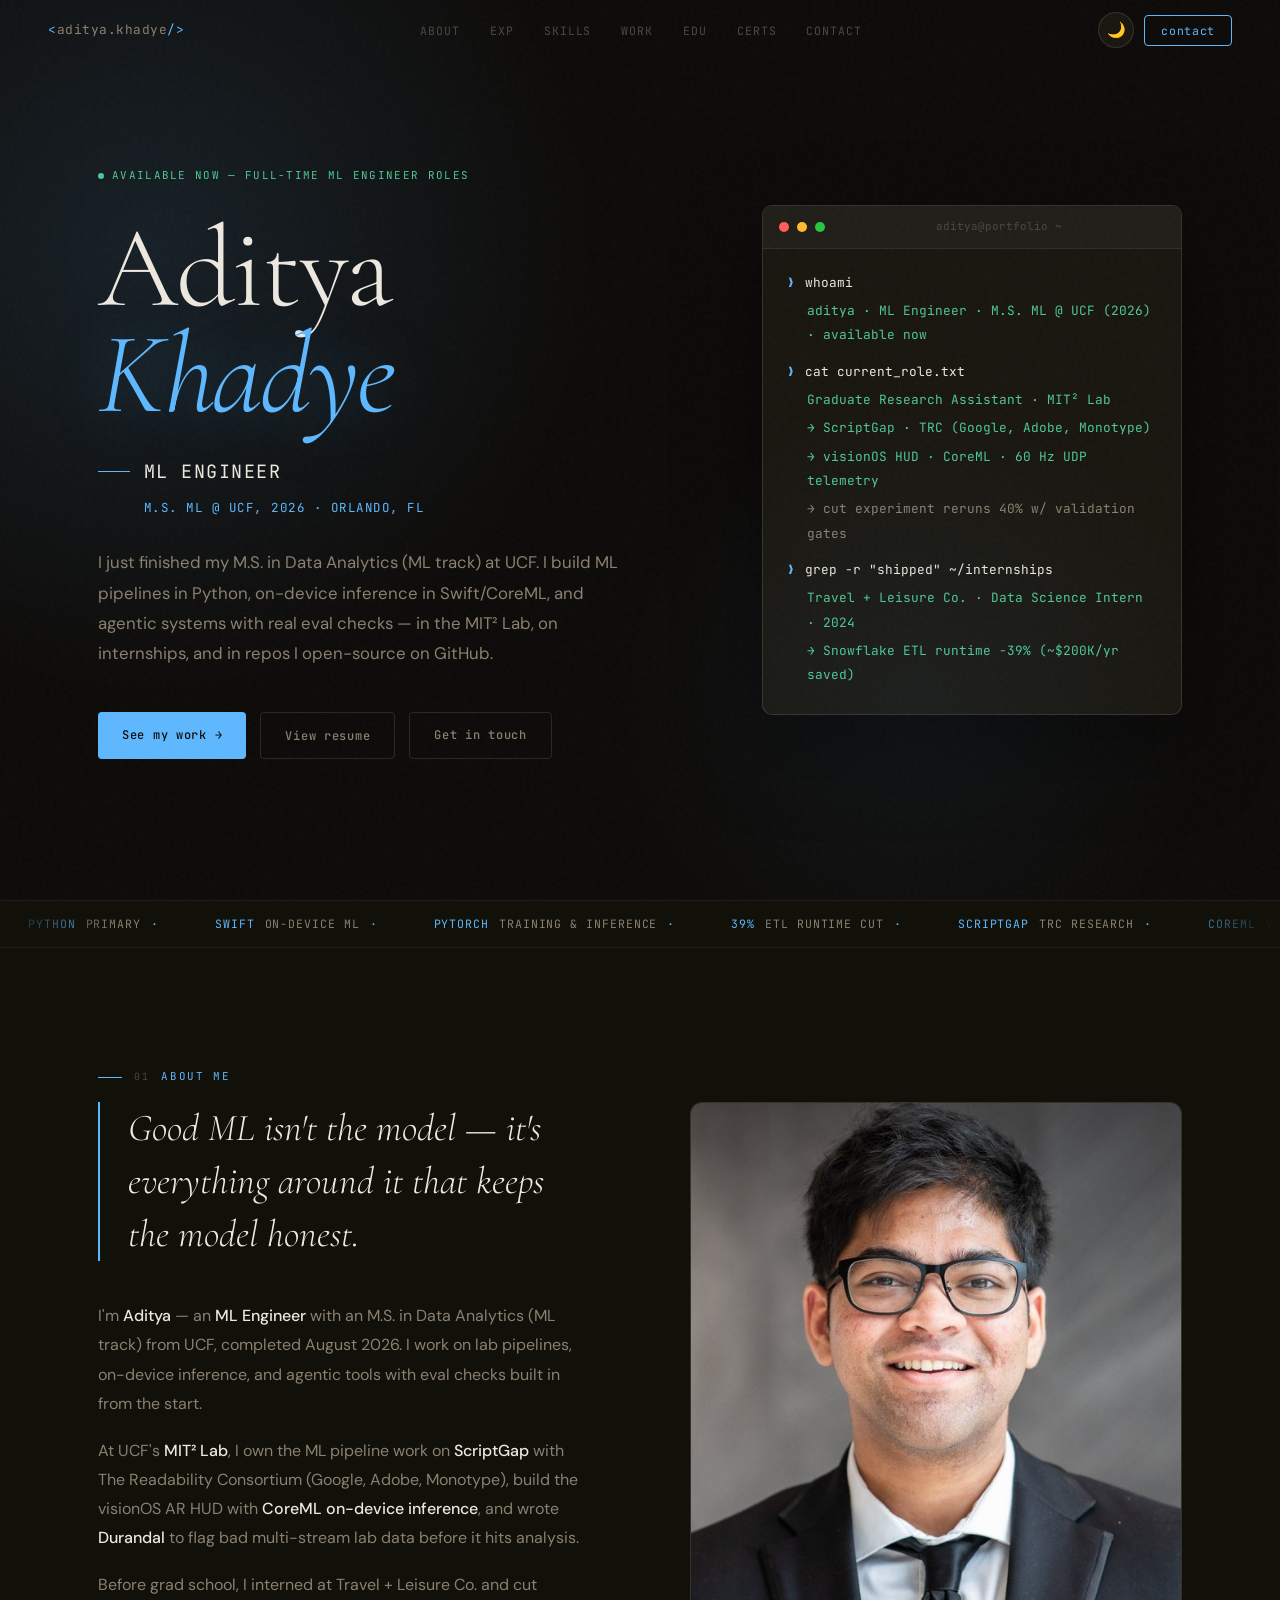
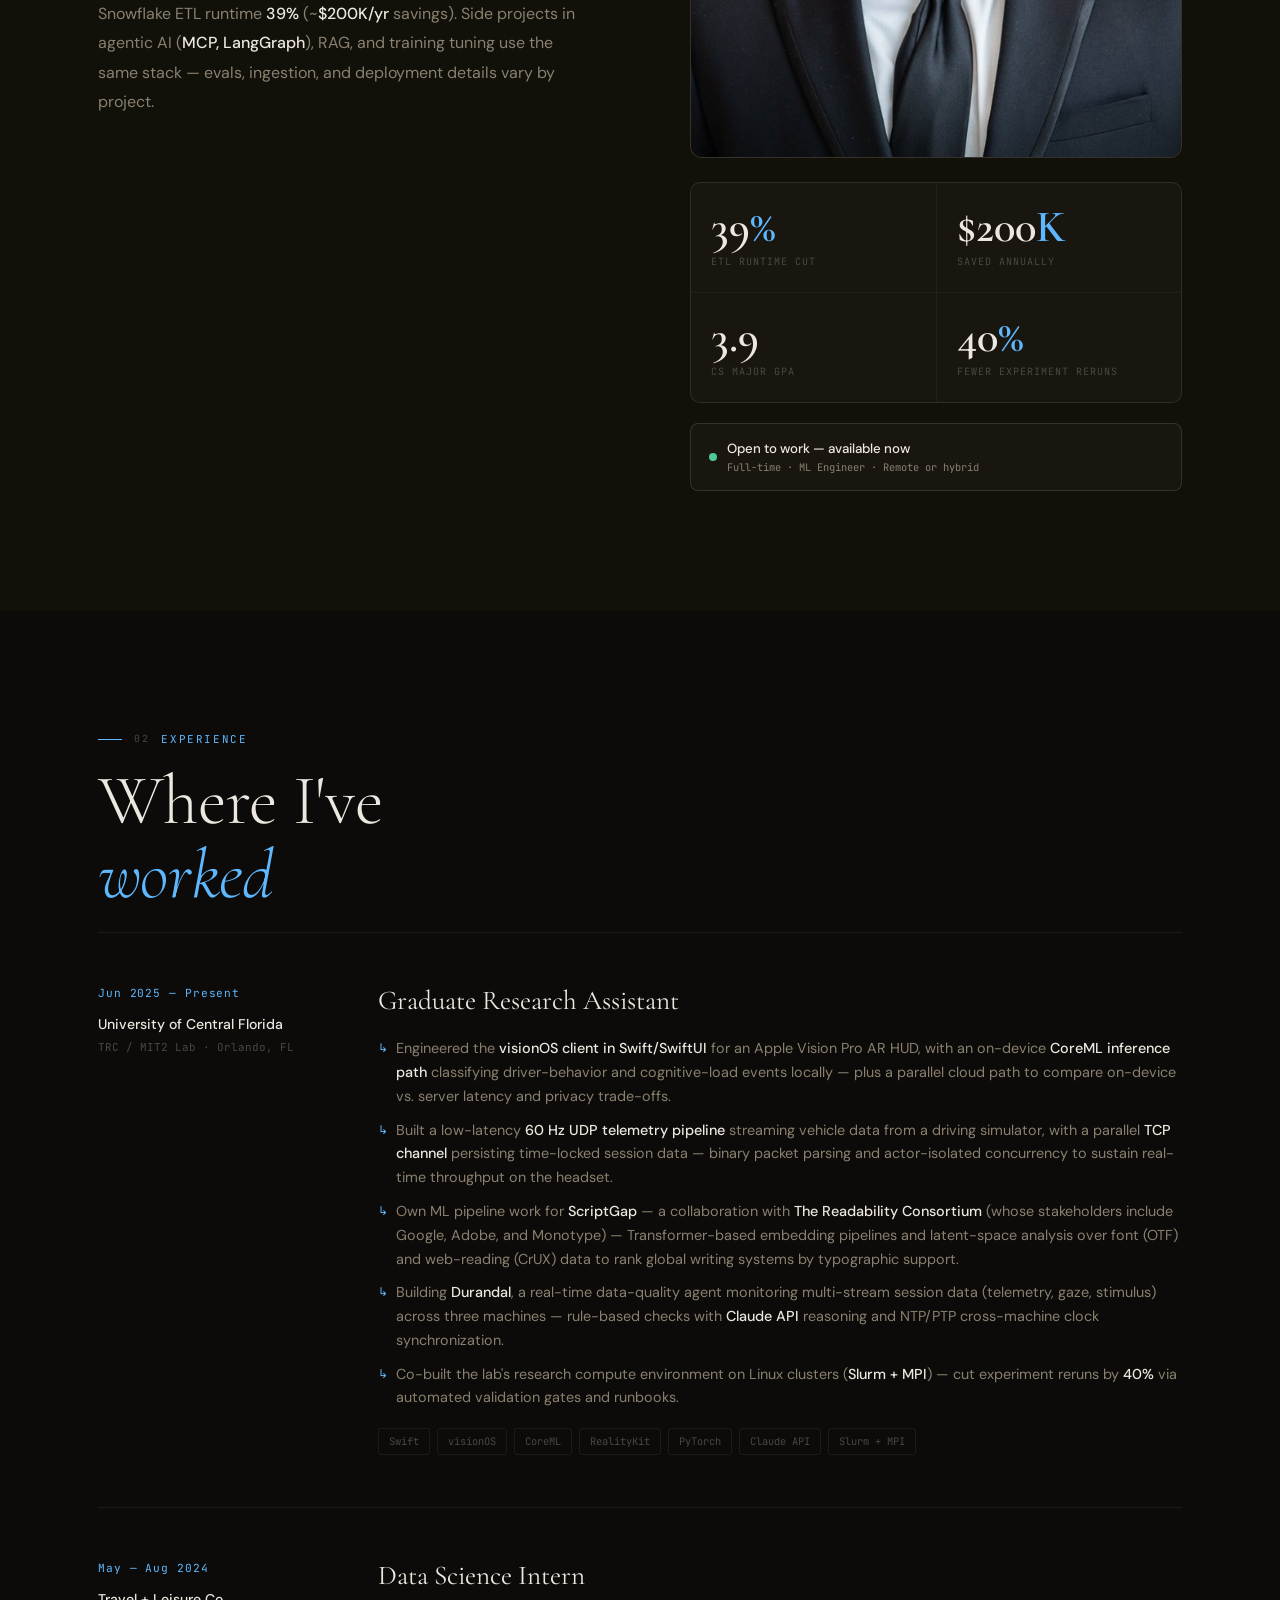
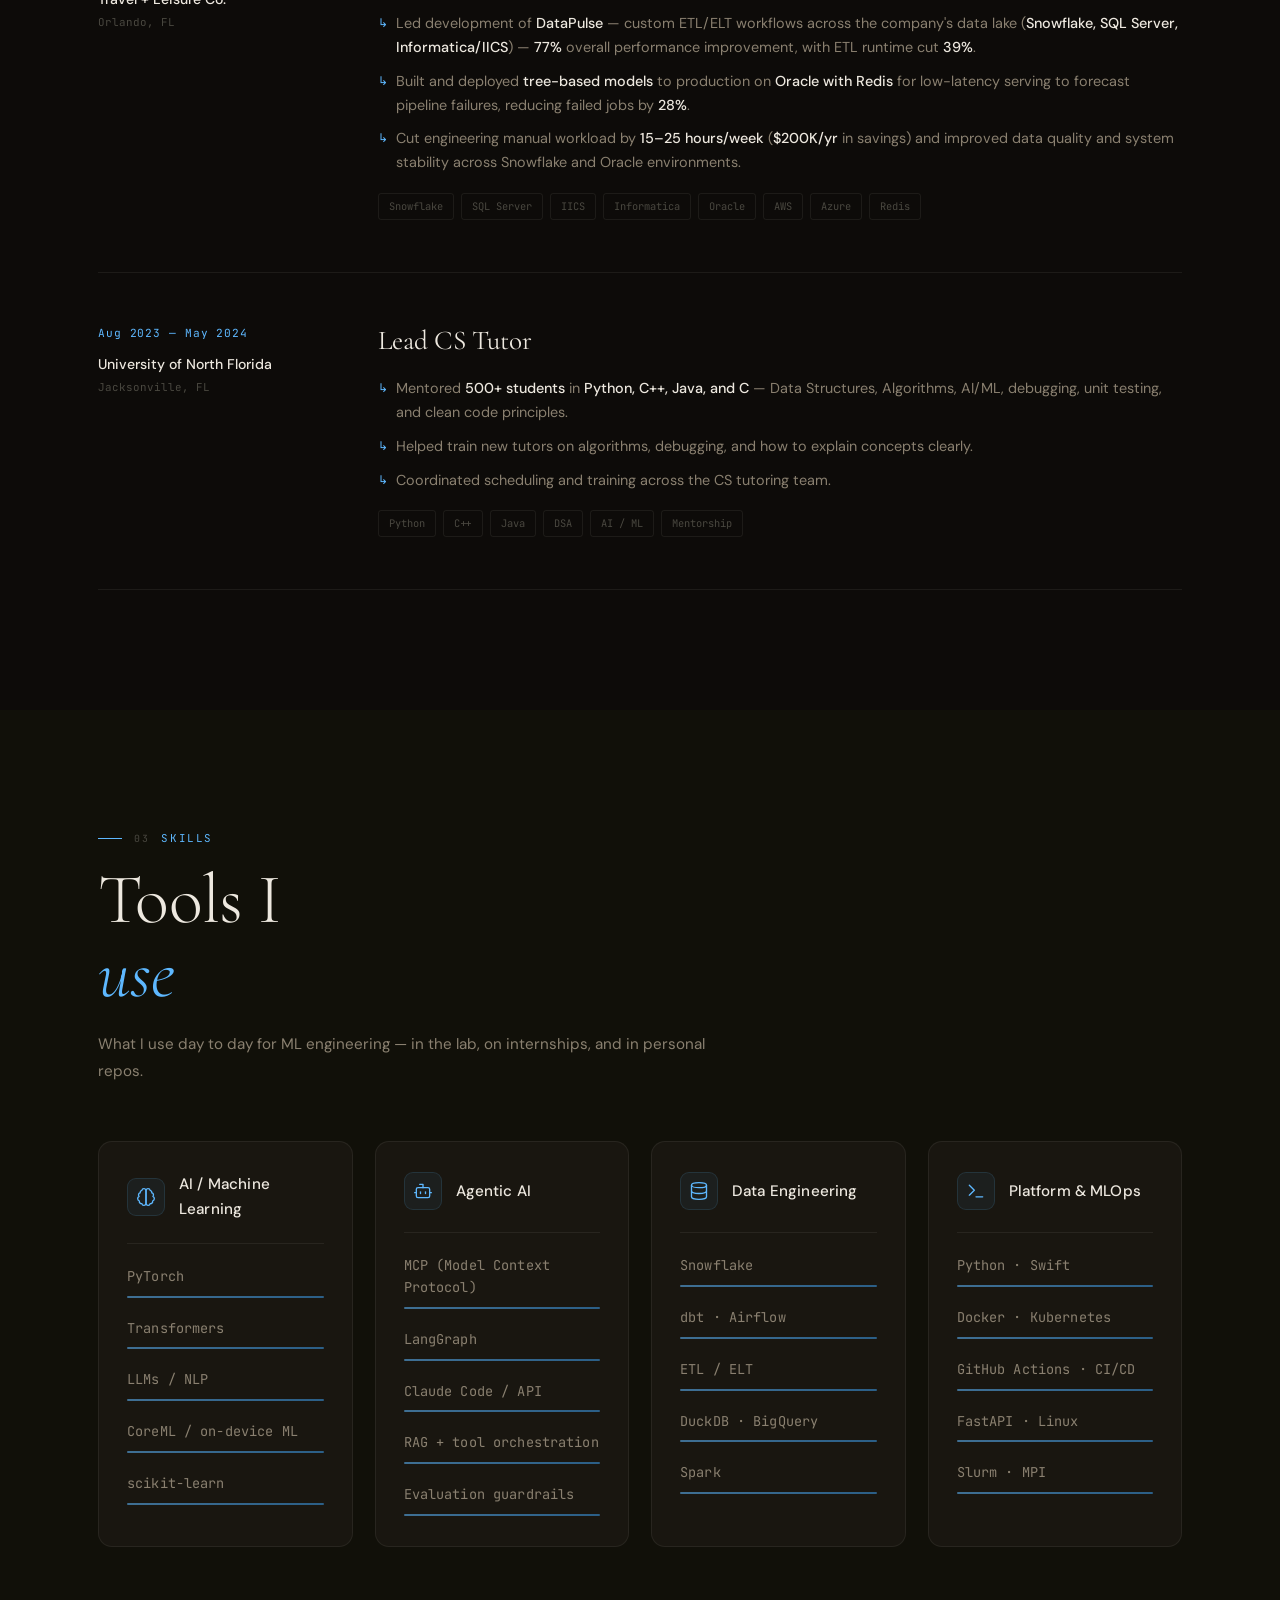
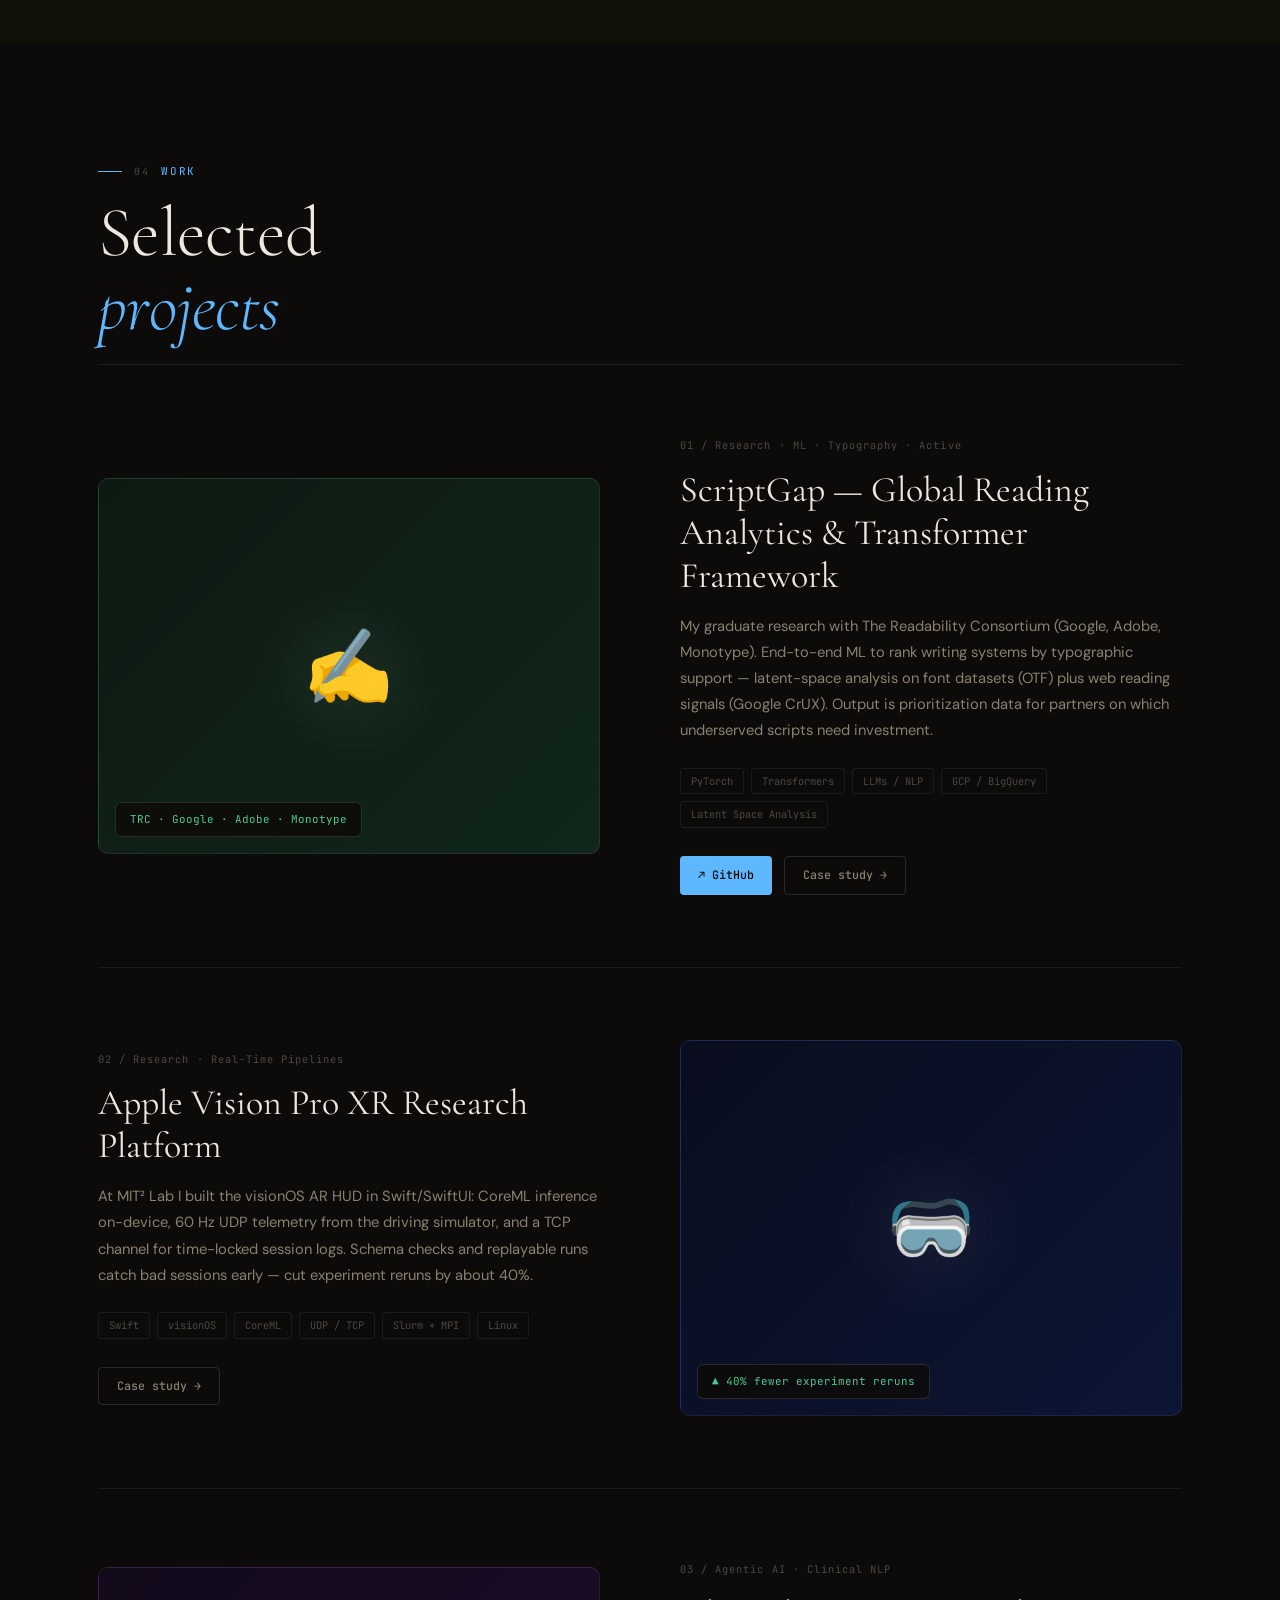
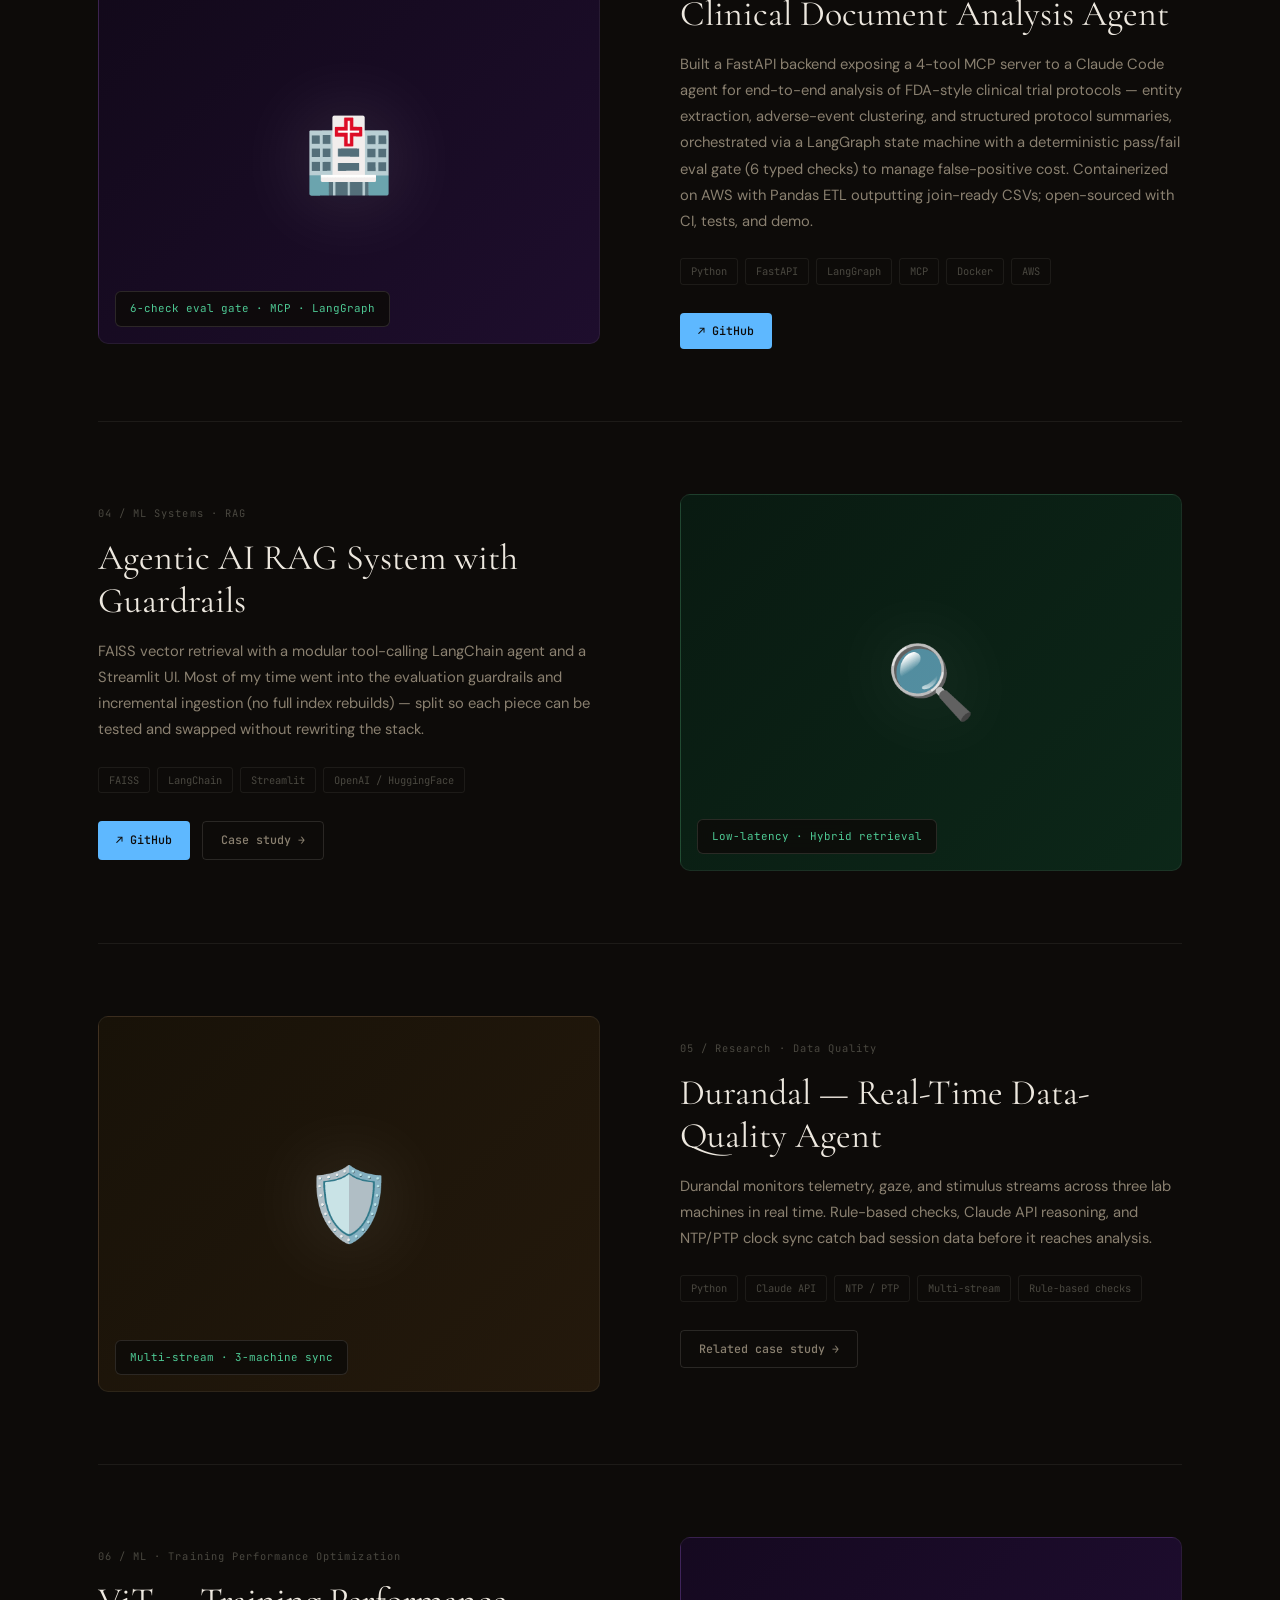
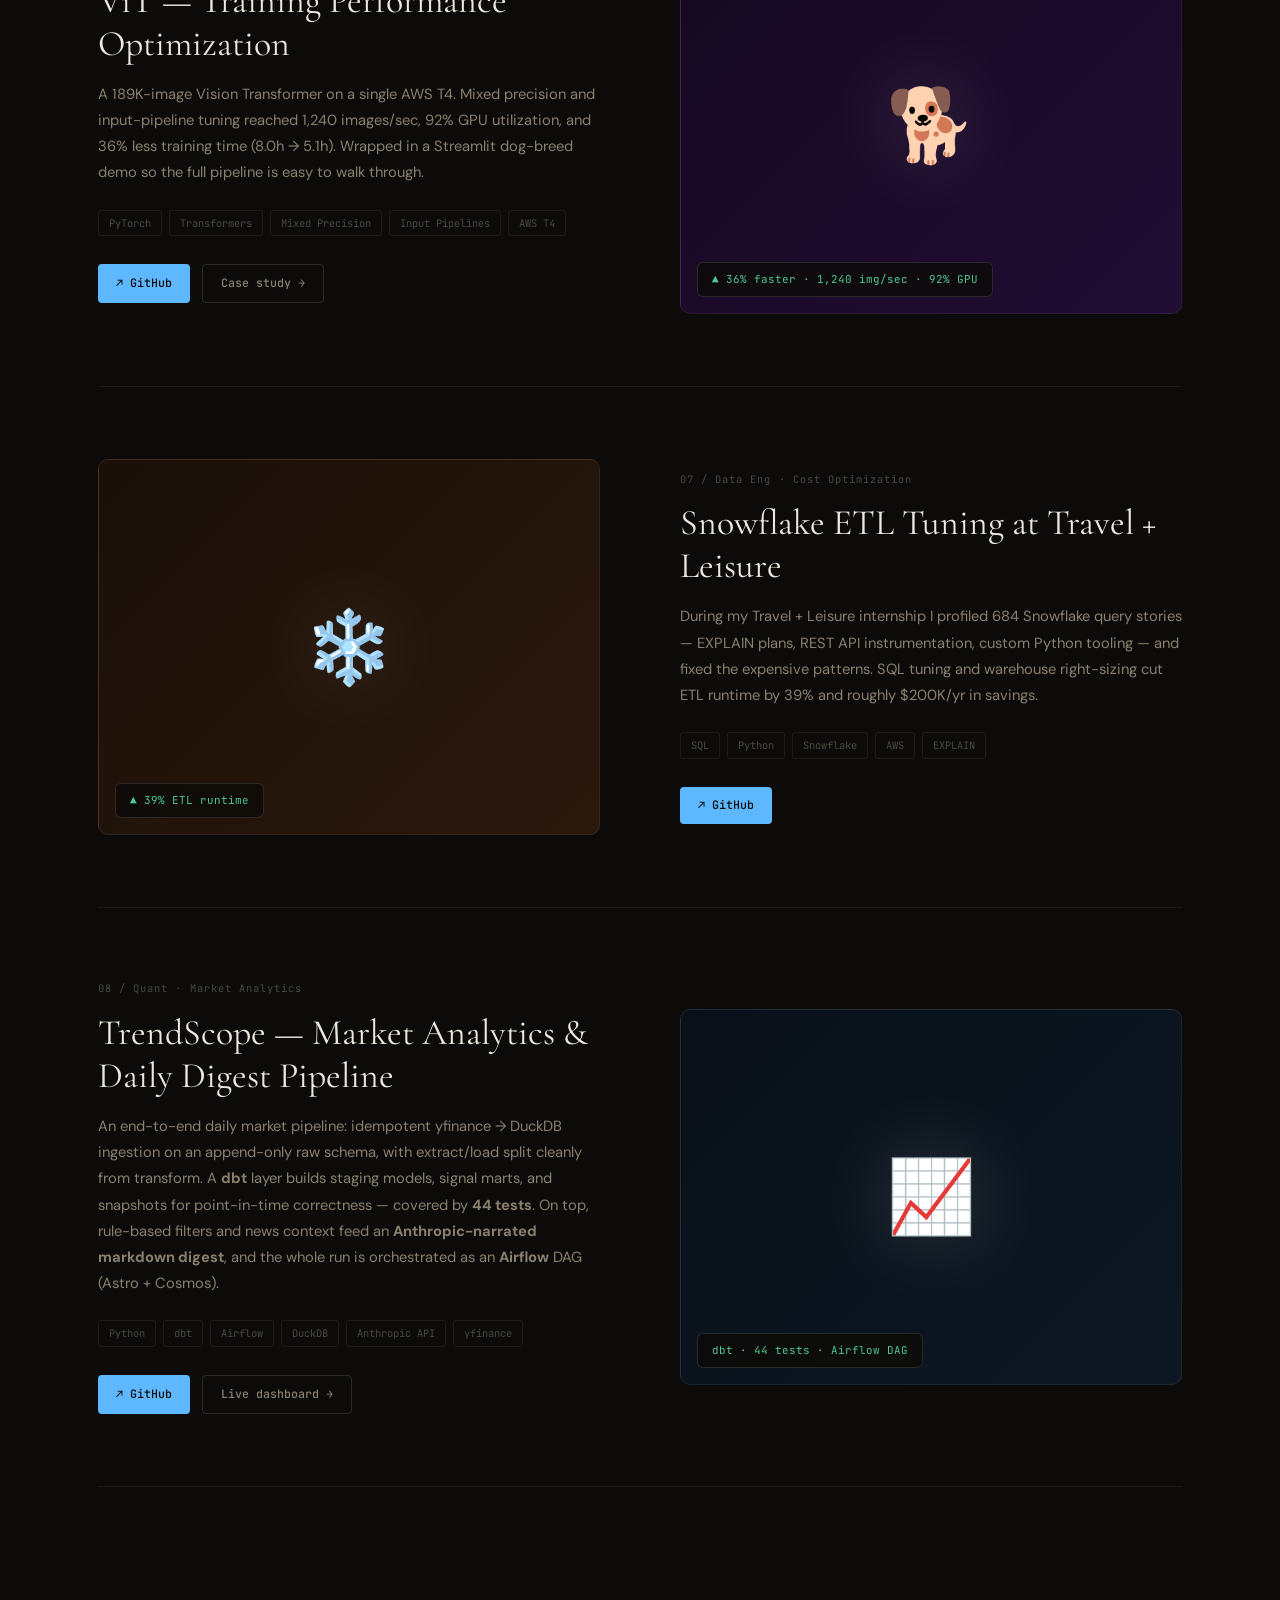
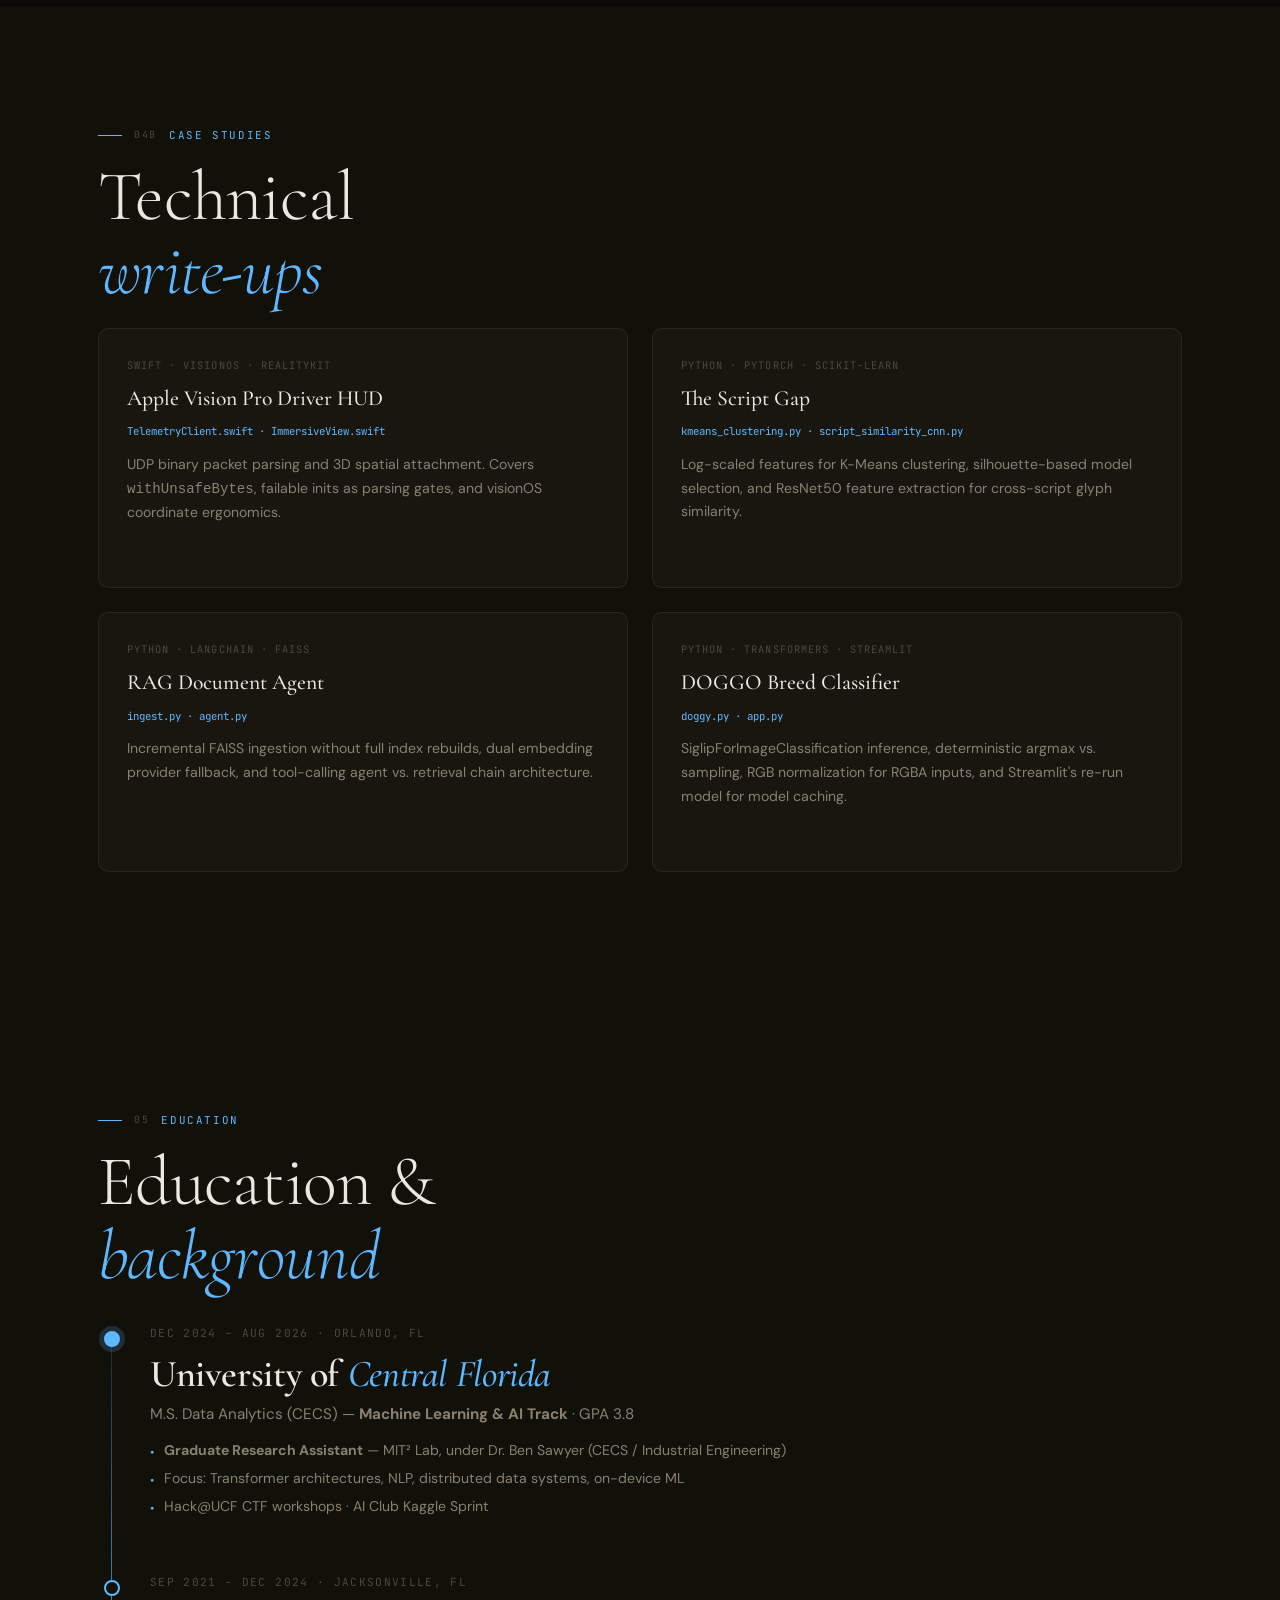
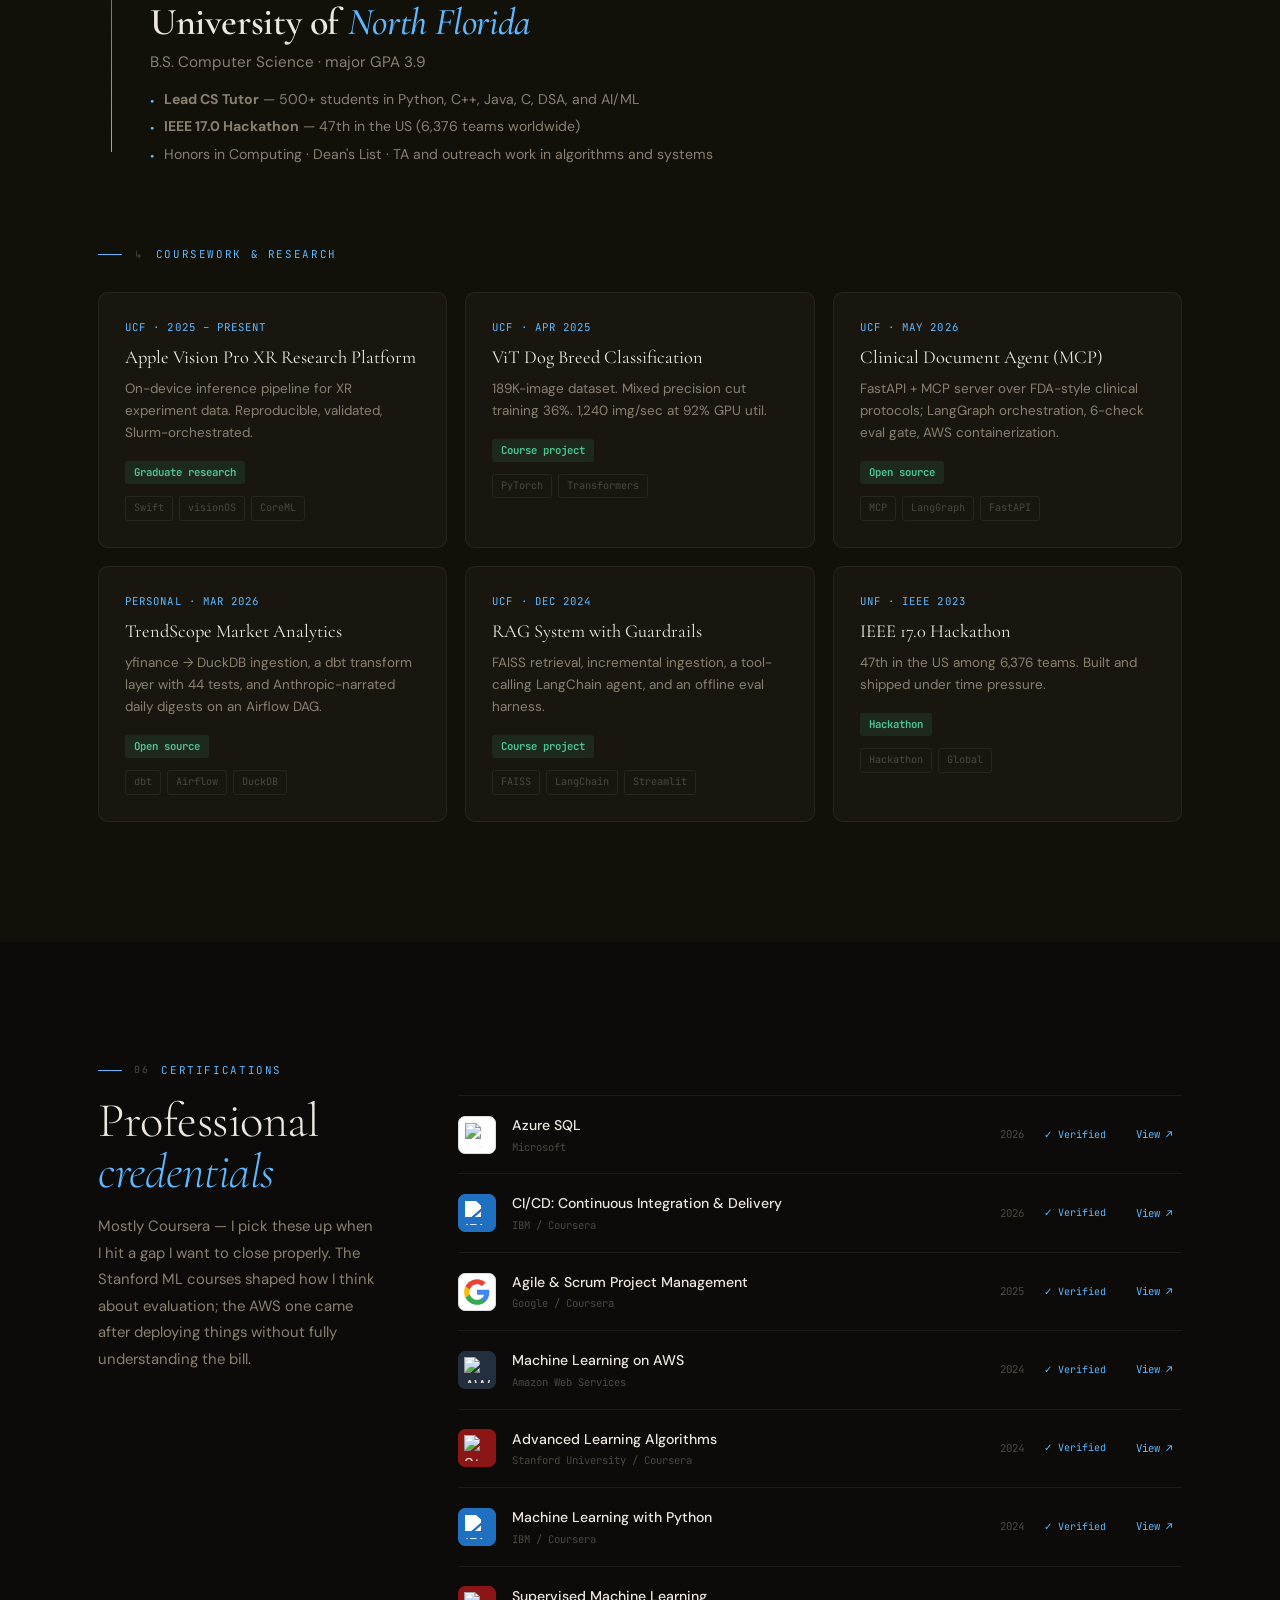
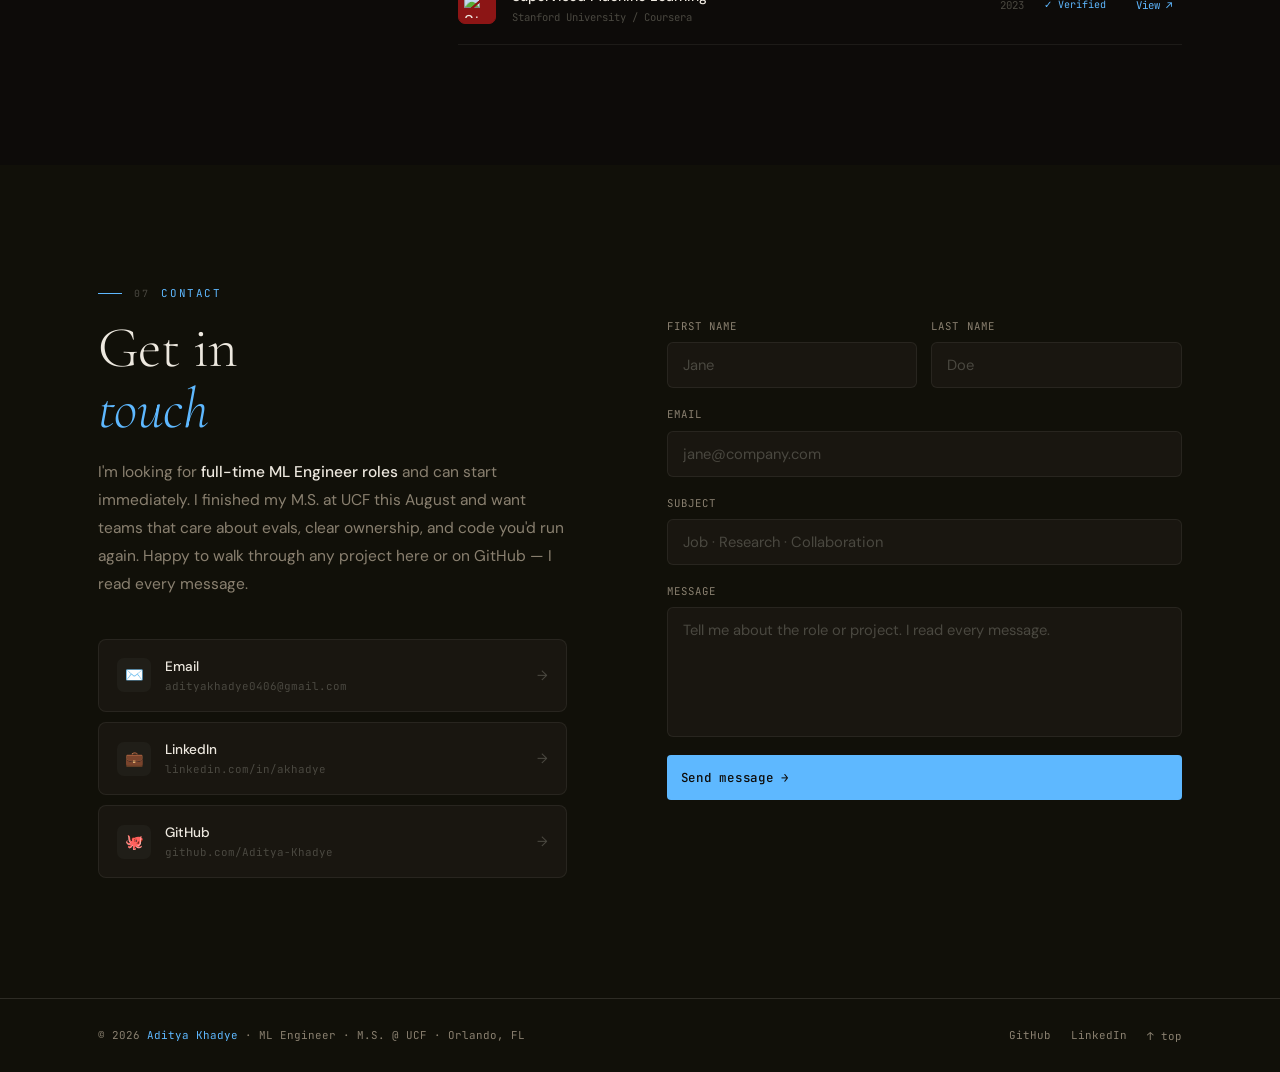
==== commit b29fff82: "Add TrendScope warehouse dashboard page A self-contained dashboard over the TrendScope DuckDB wareho" ====
--- a/index.html
+++ b/index.html
@@ -1161,6 +1161,7 @@
           </div>
           <div class="proj-links">
             <a href="https://github.com/Aditya-Khadye/trendscope" target="_blank" class="proj-link pl-amber">↗ GitHub</a>
+            <a href="projects/trendscope-dashboard.html" class="proj-link pl-ghost">Live dashboard →</a>
           </div>
         </div>
       </div>
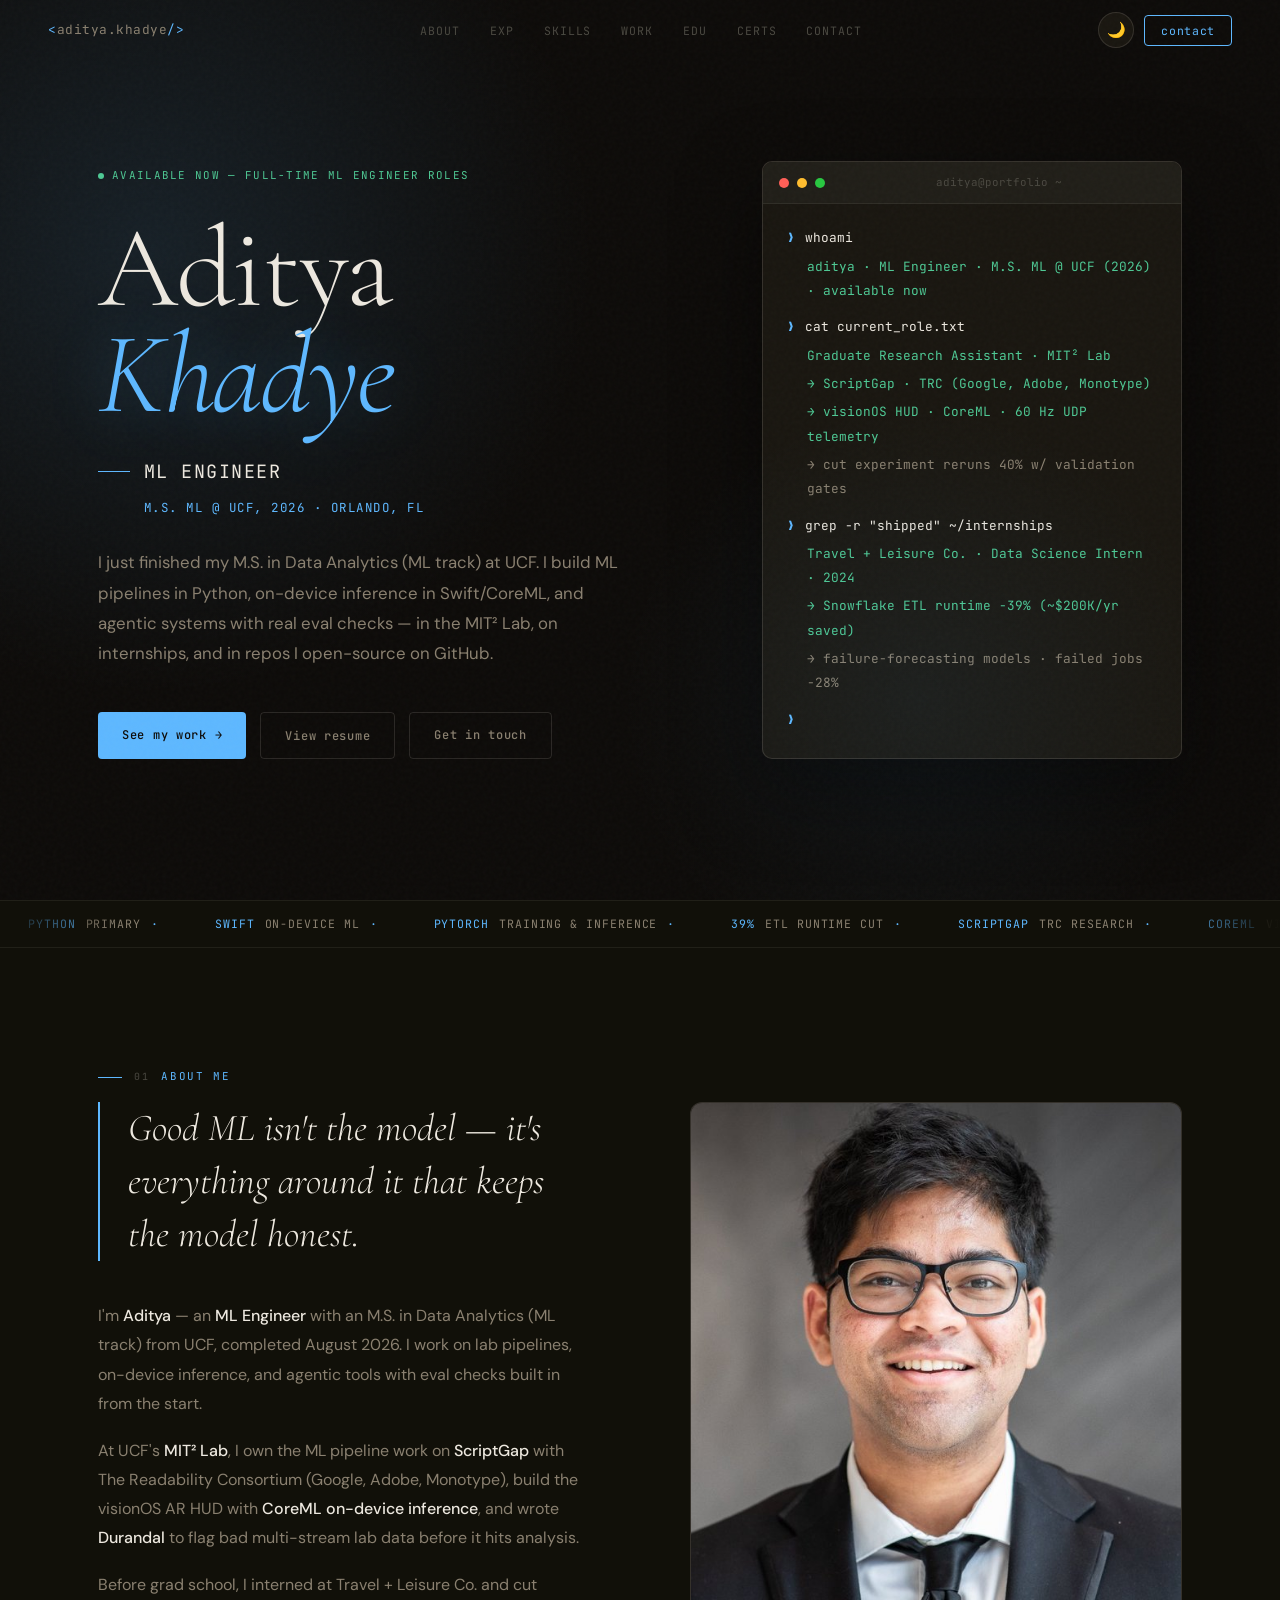
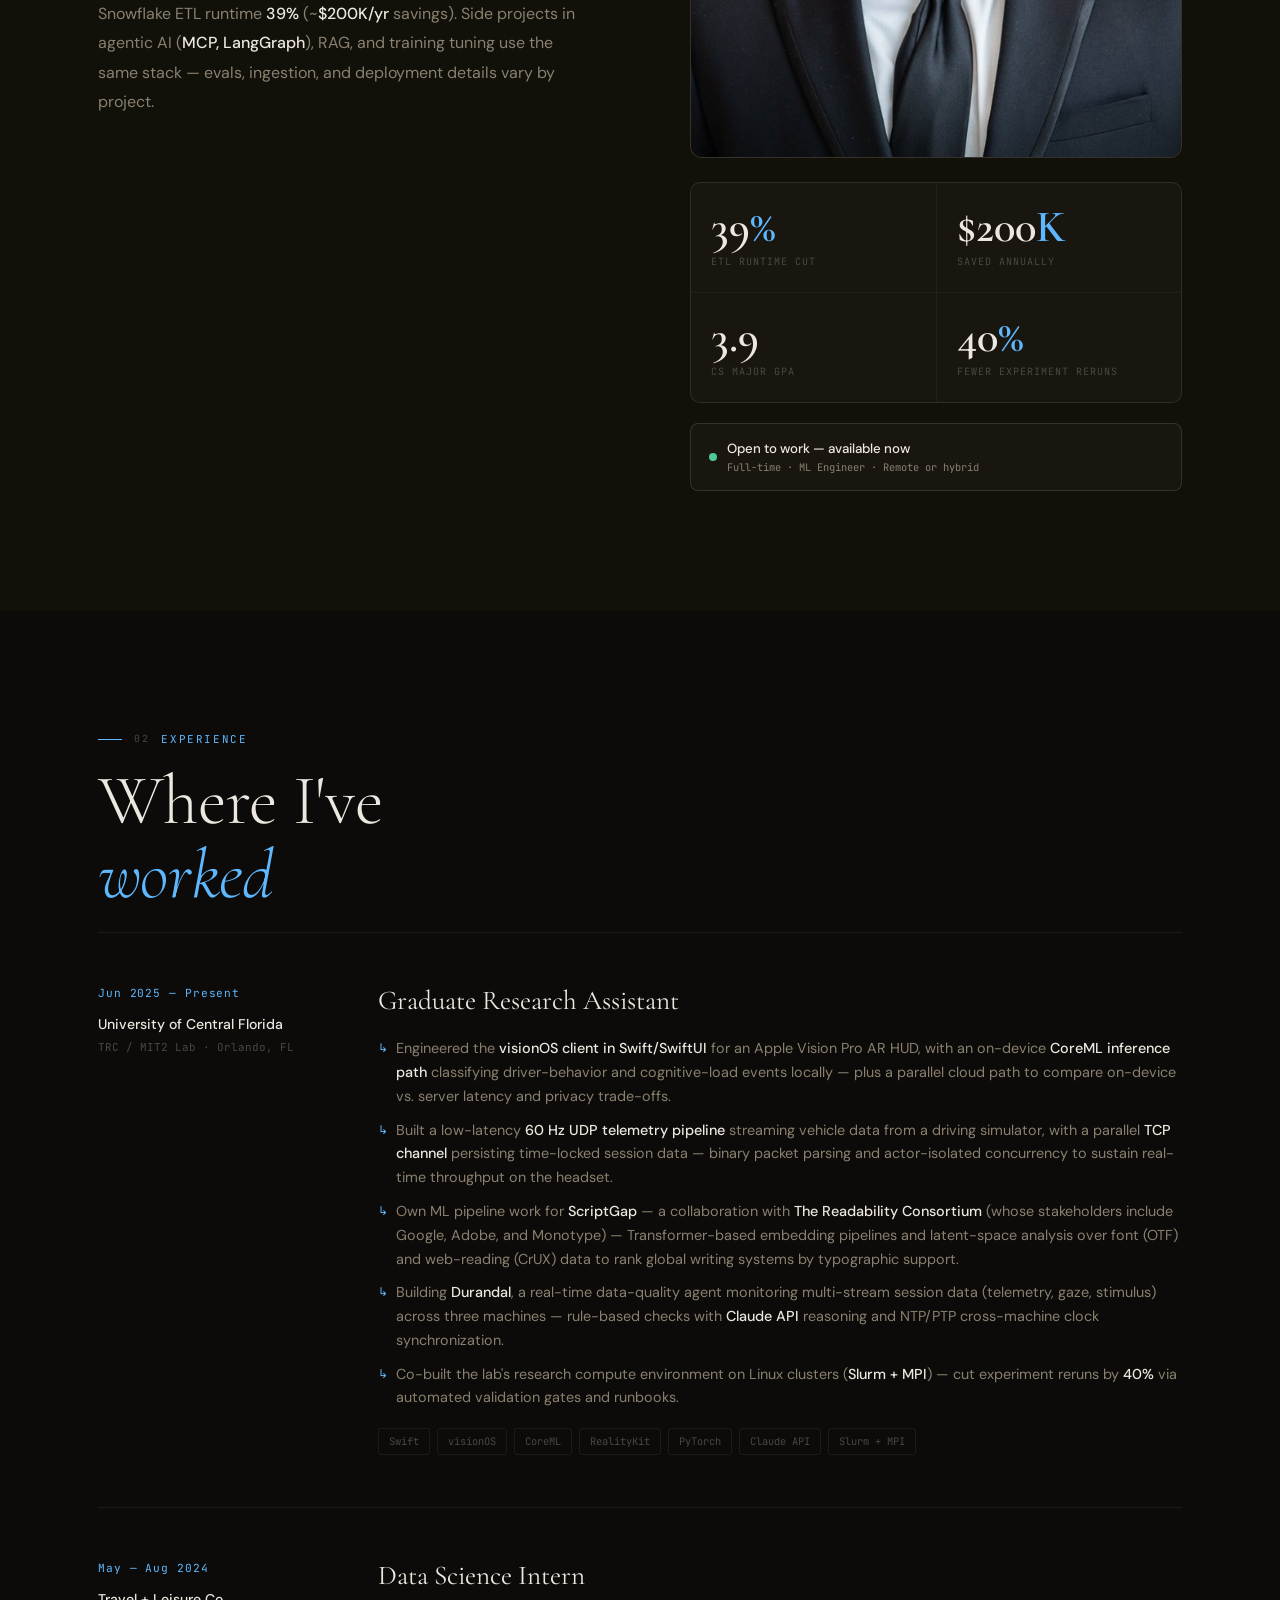
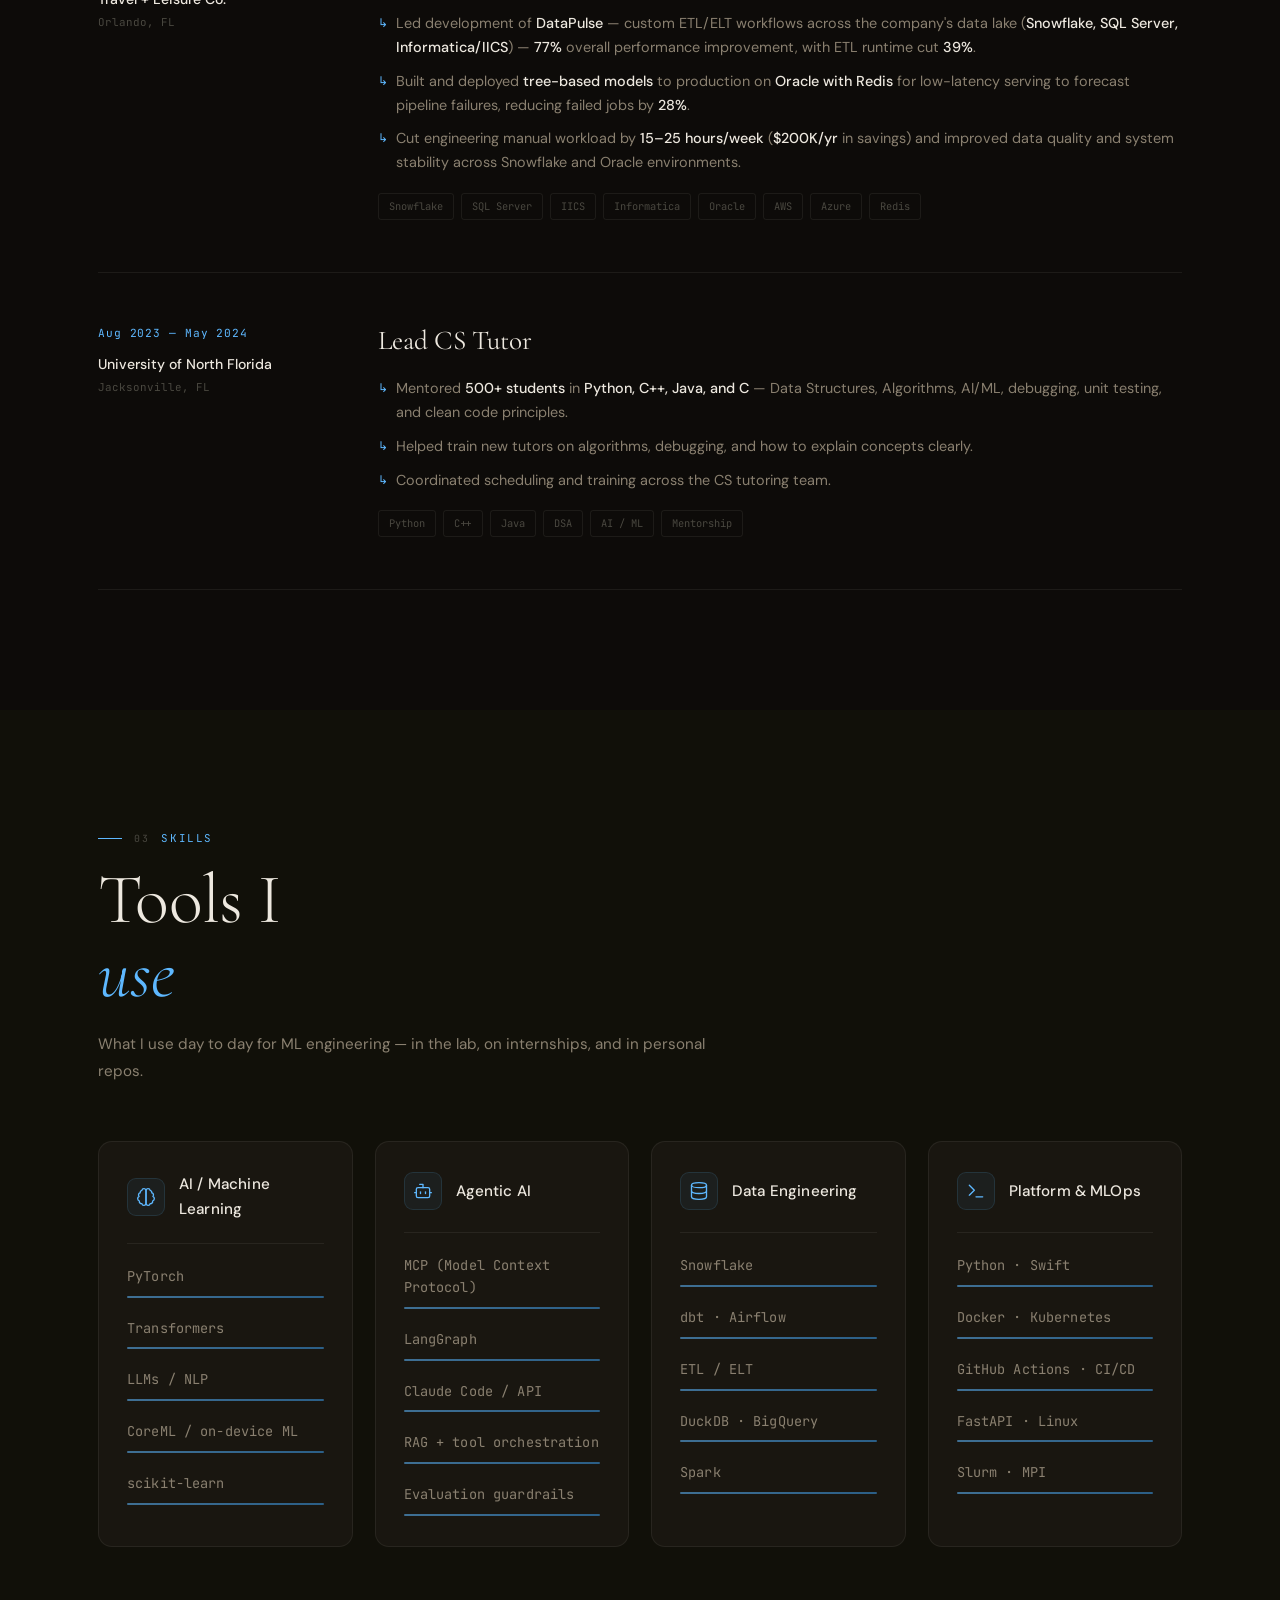
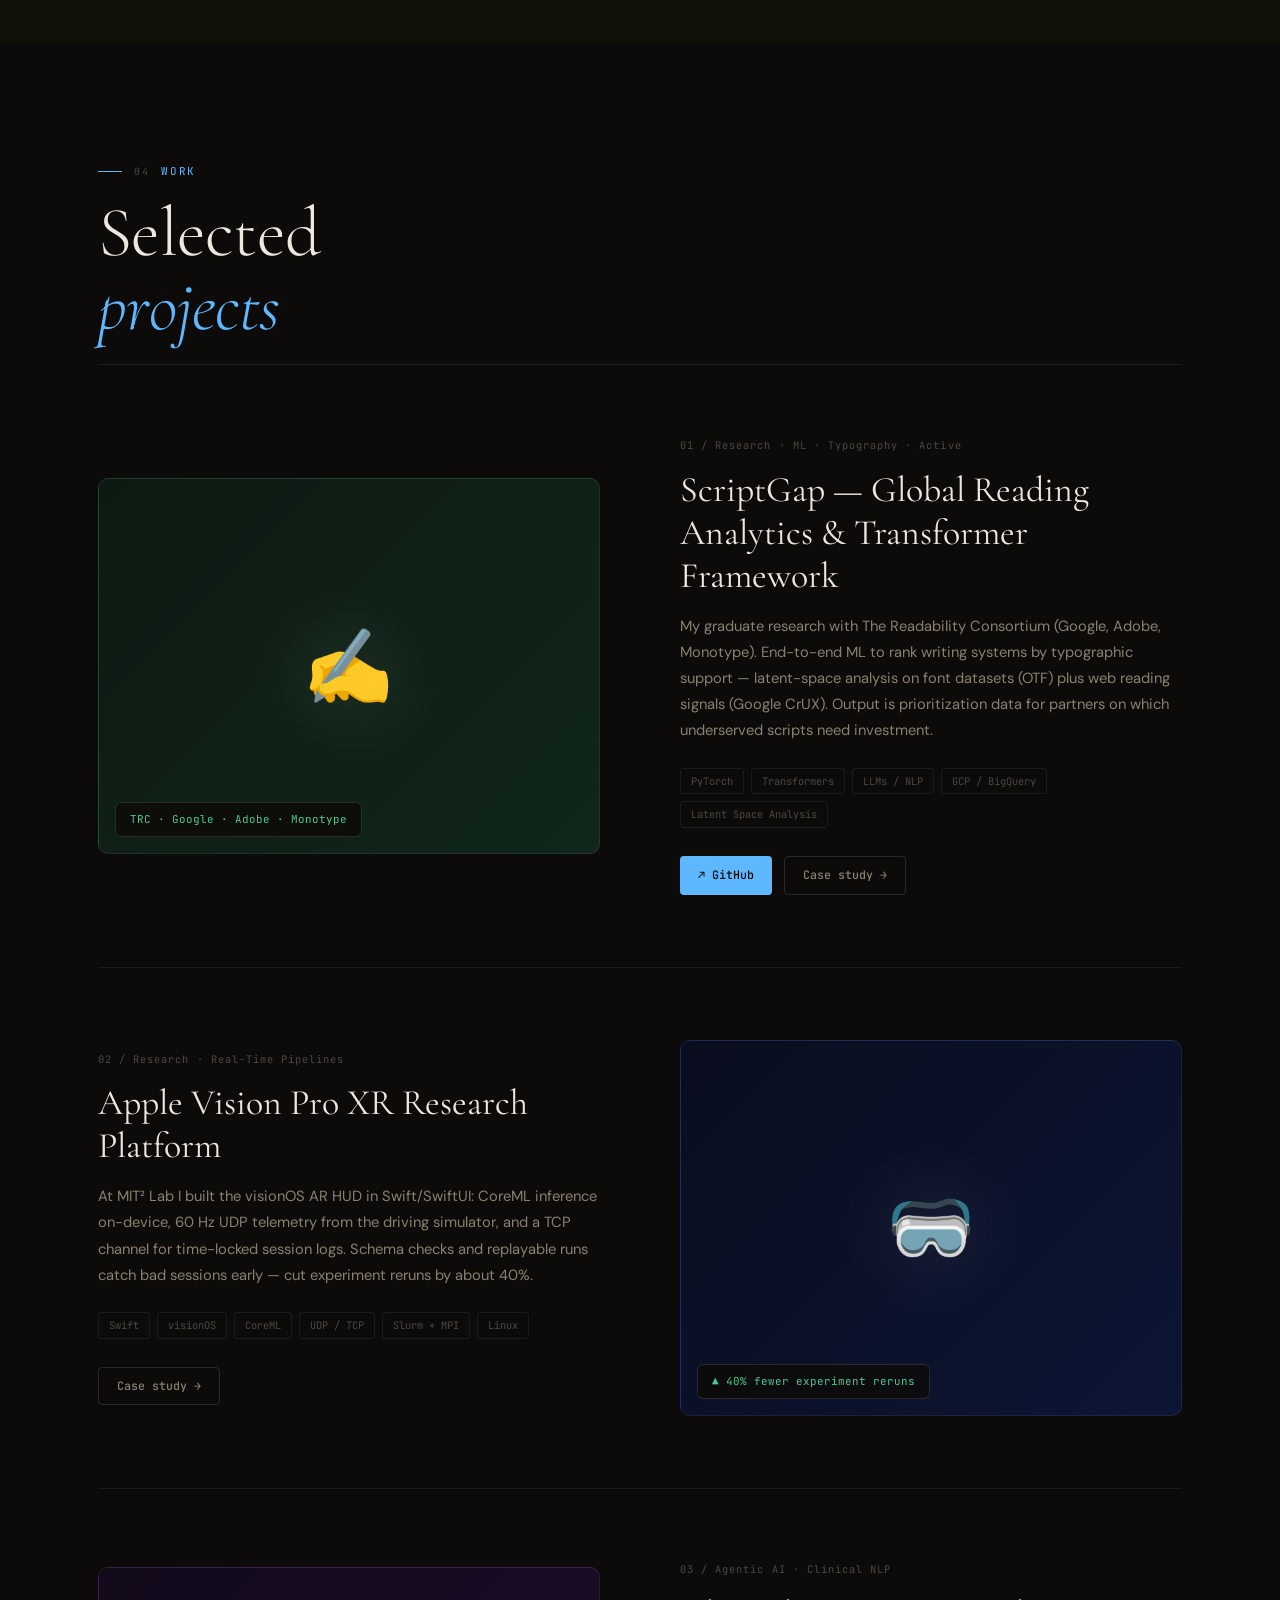
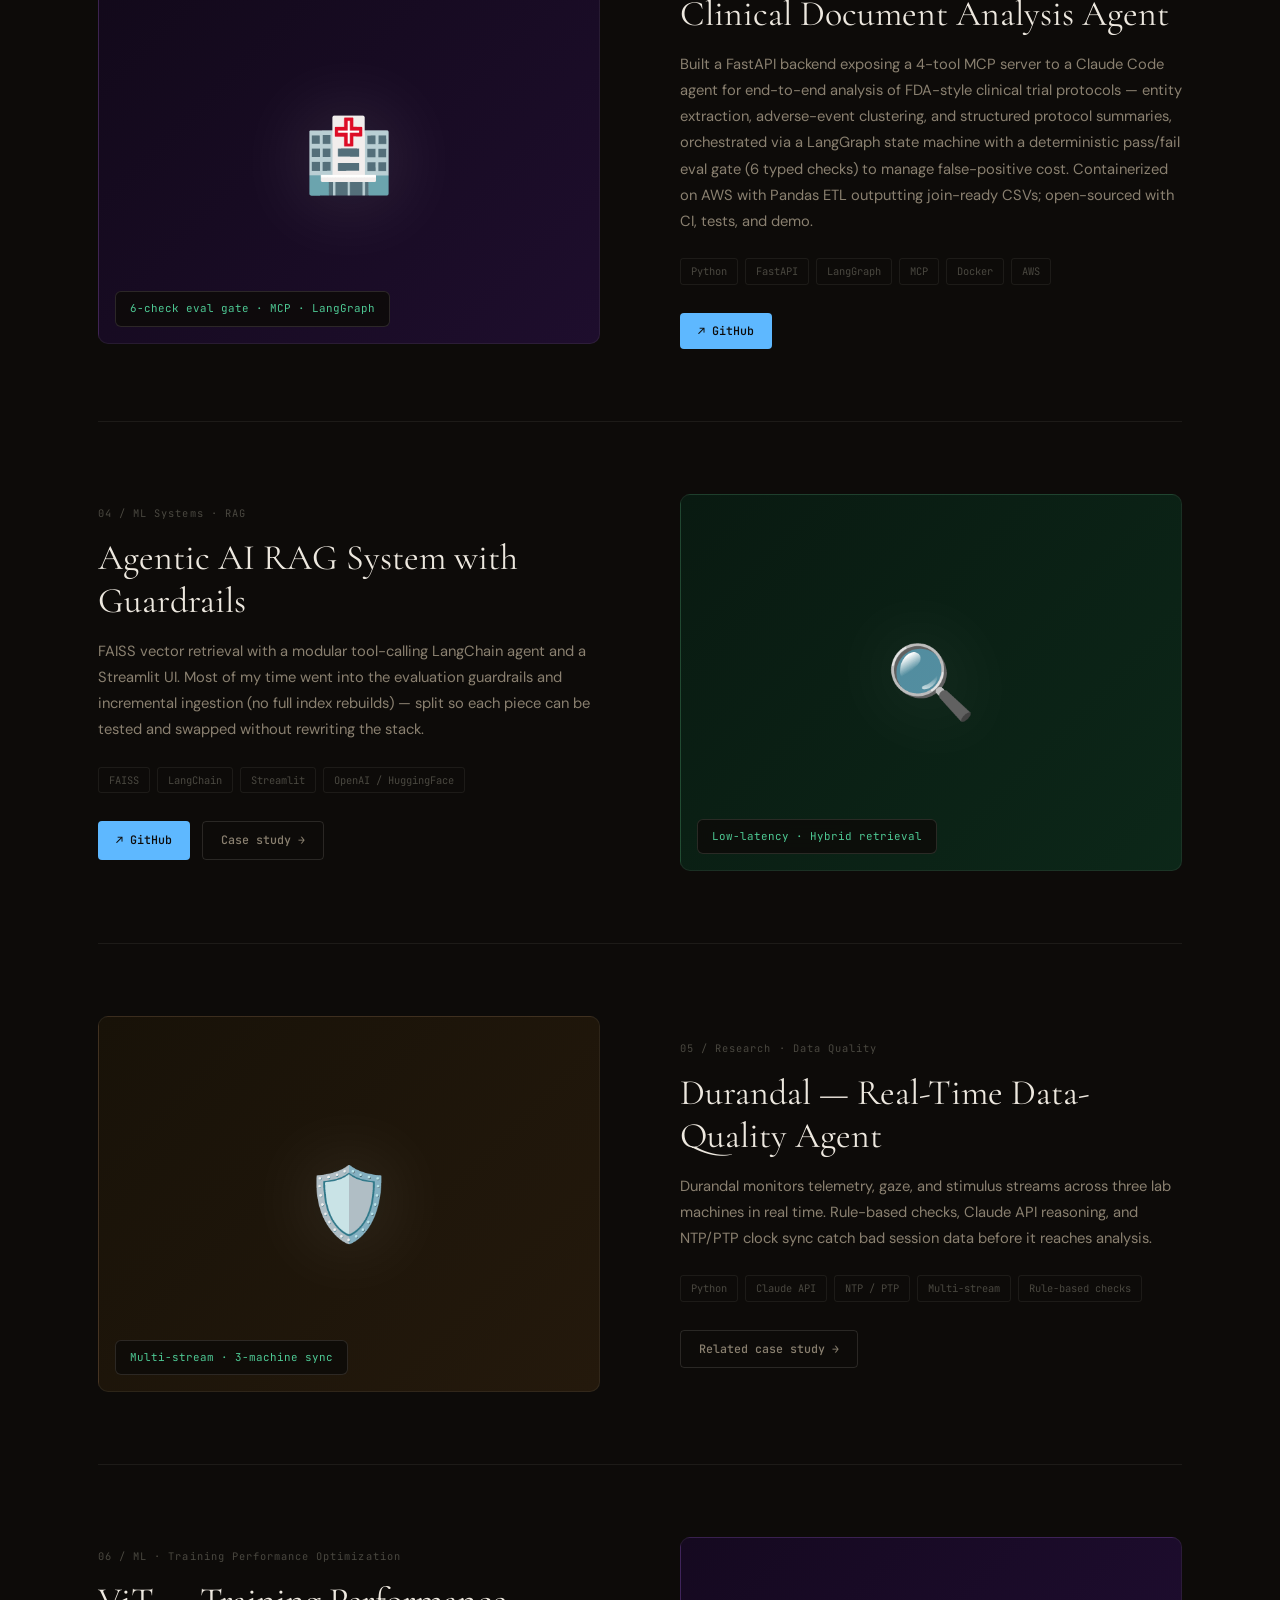
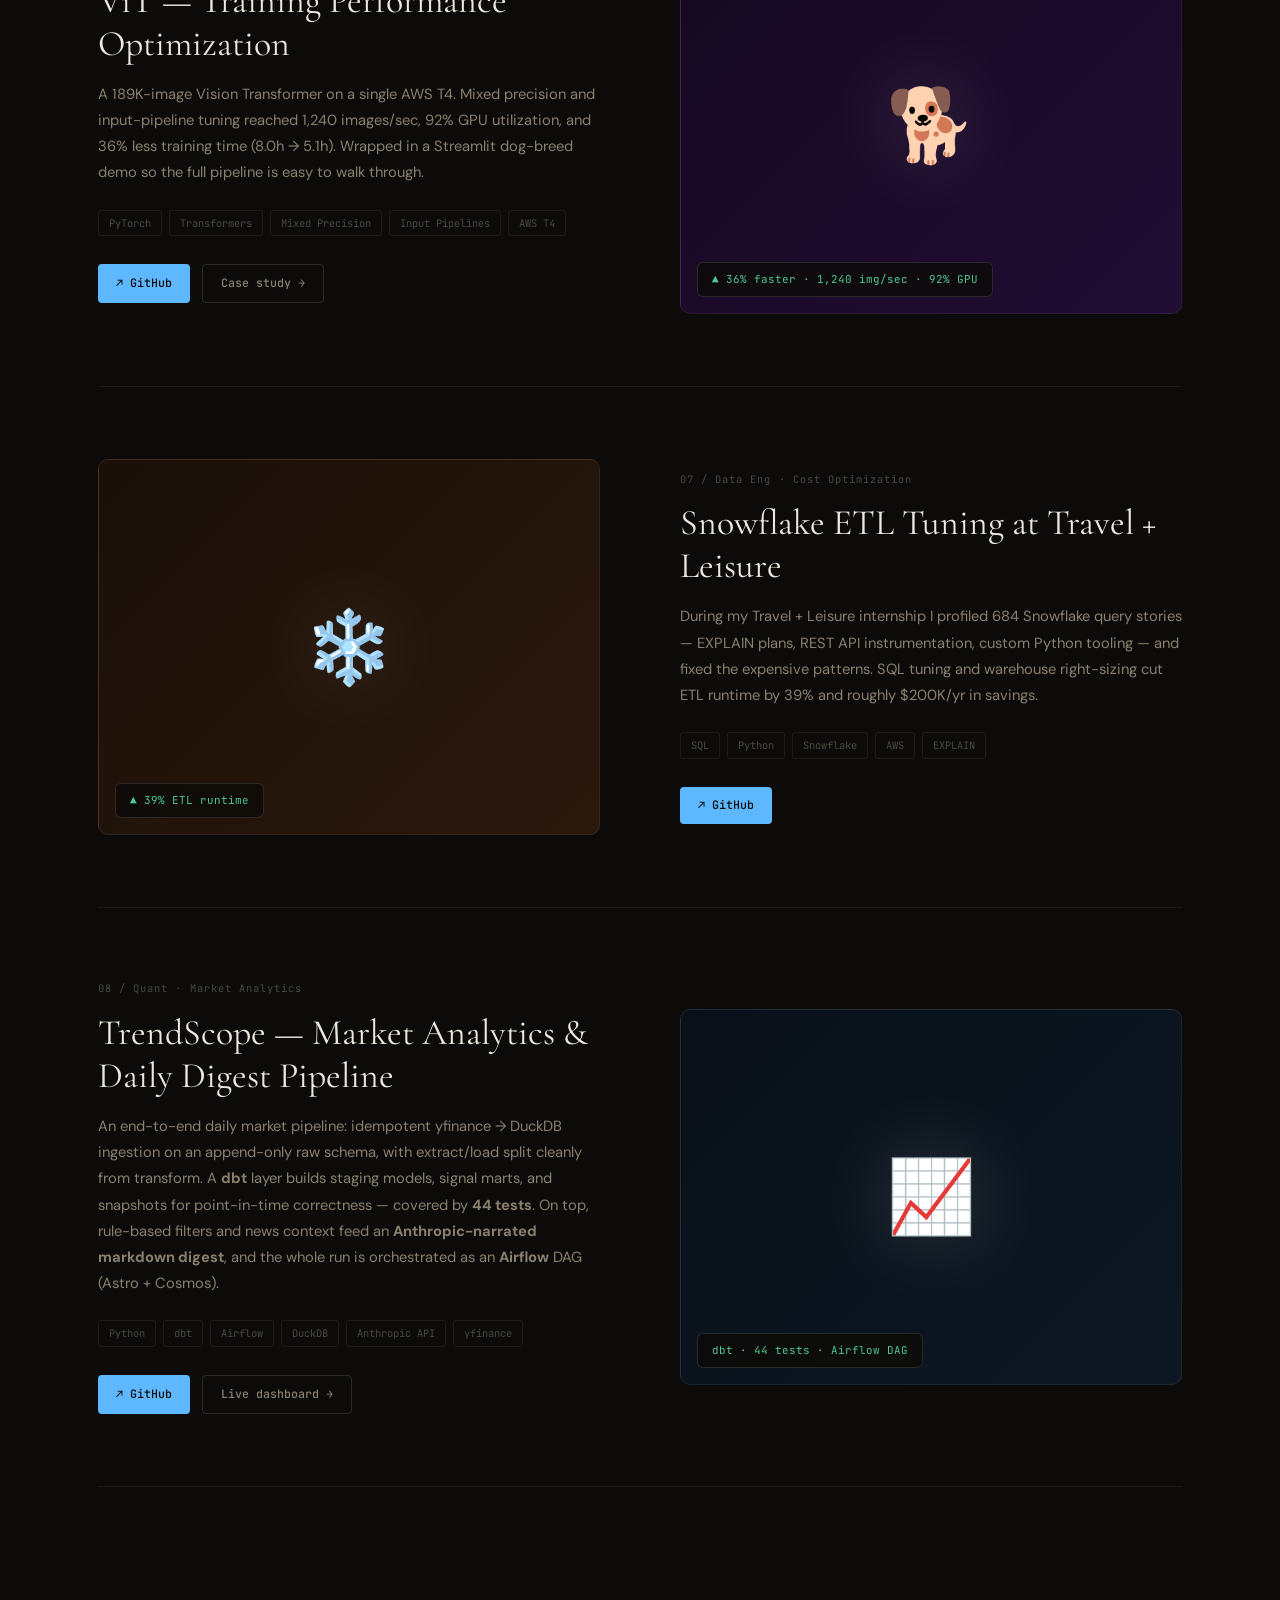
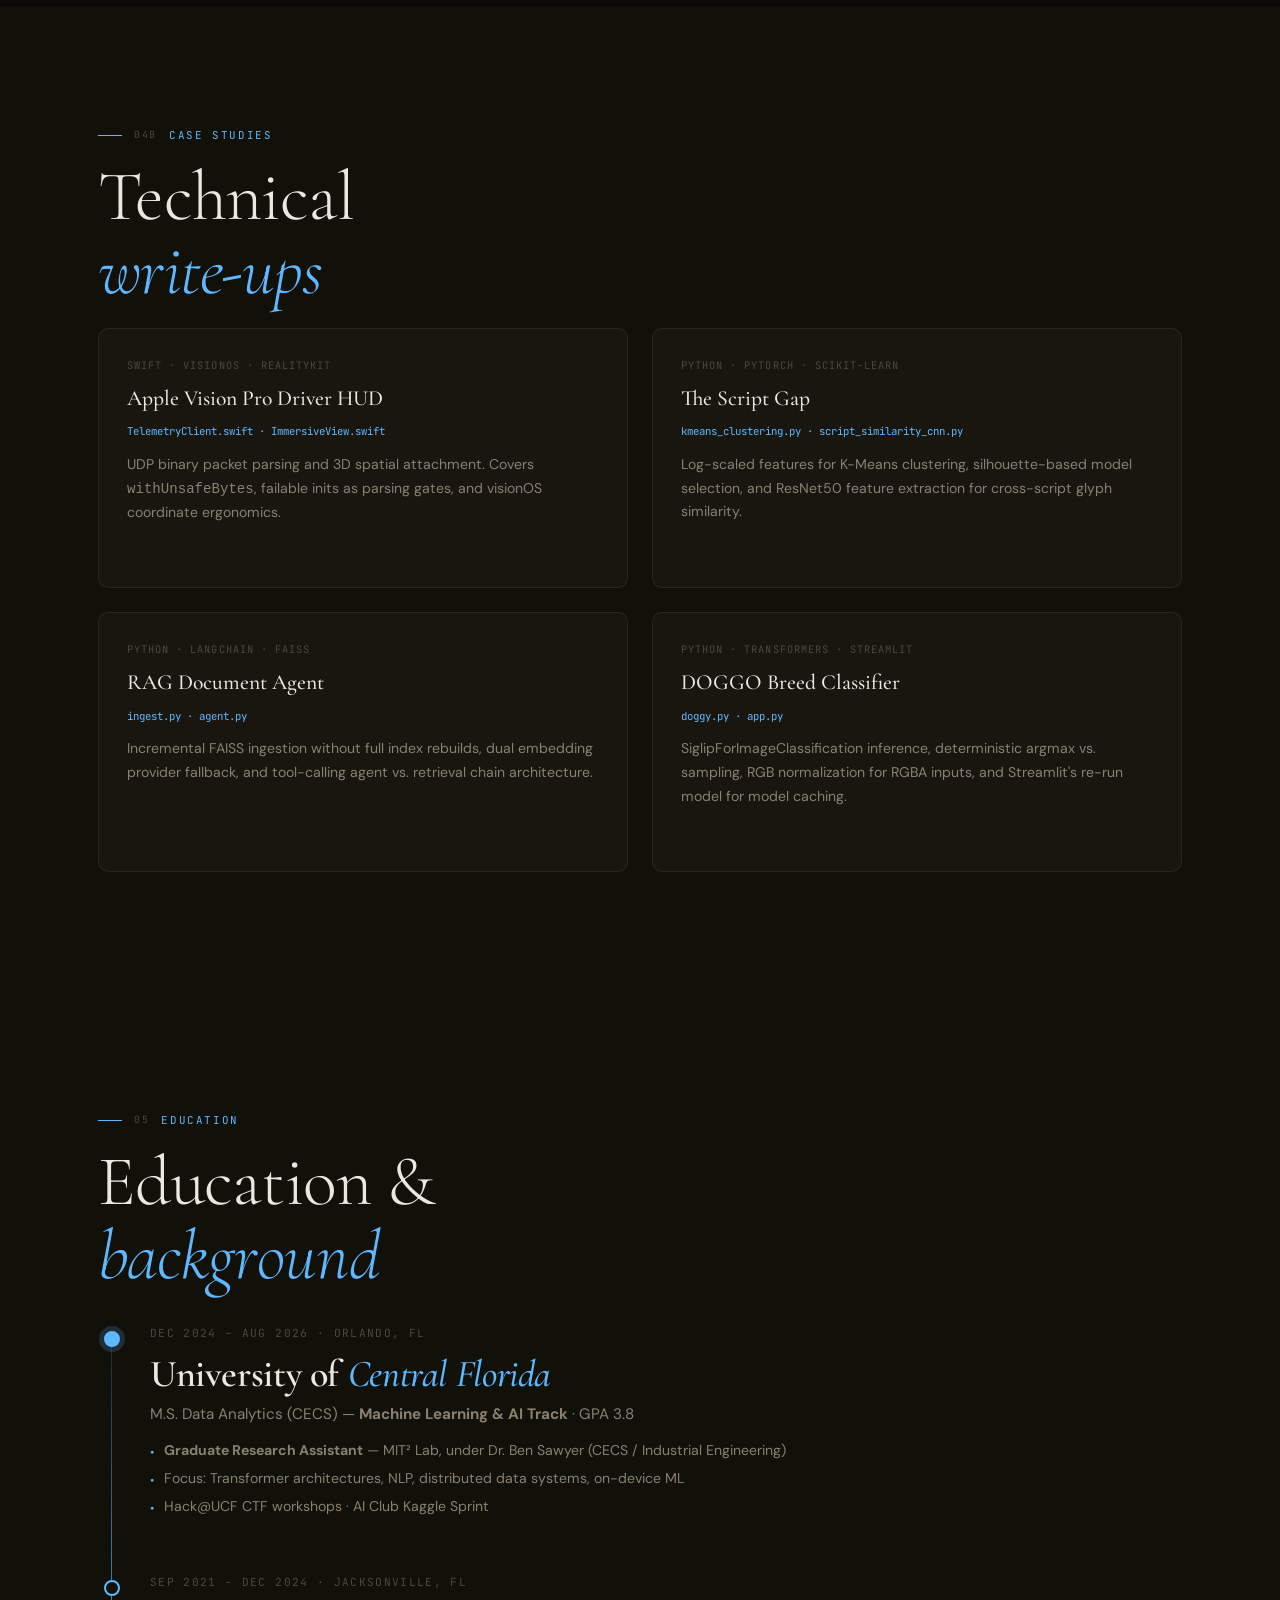
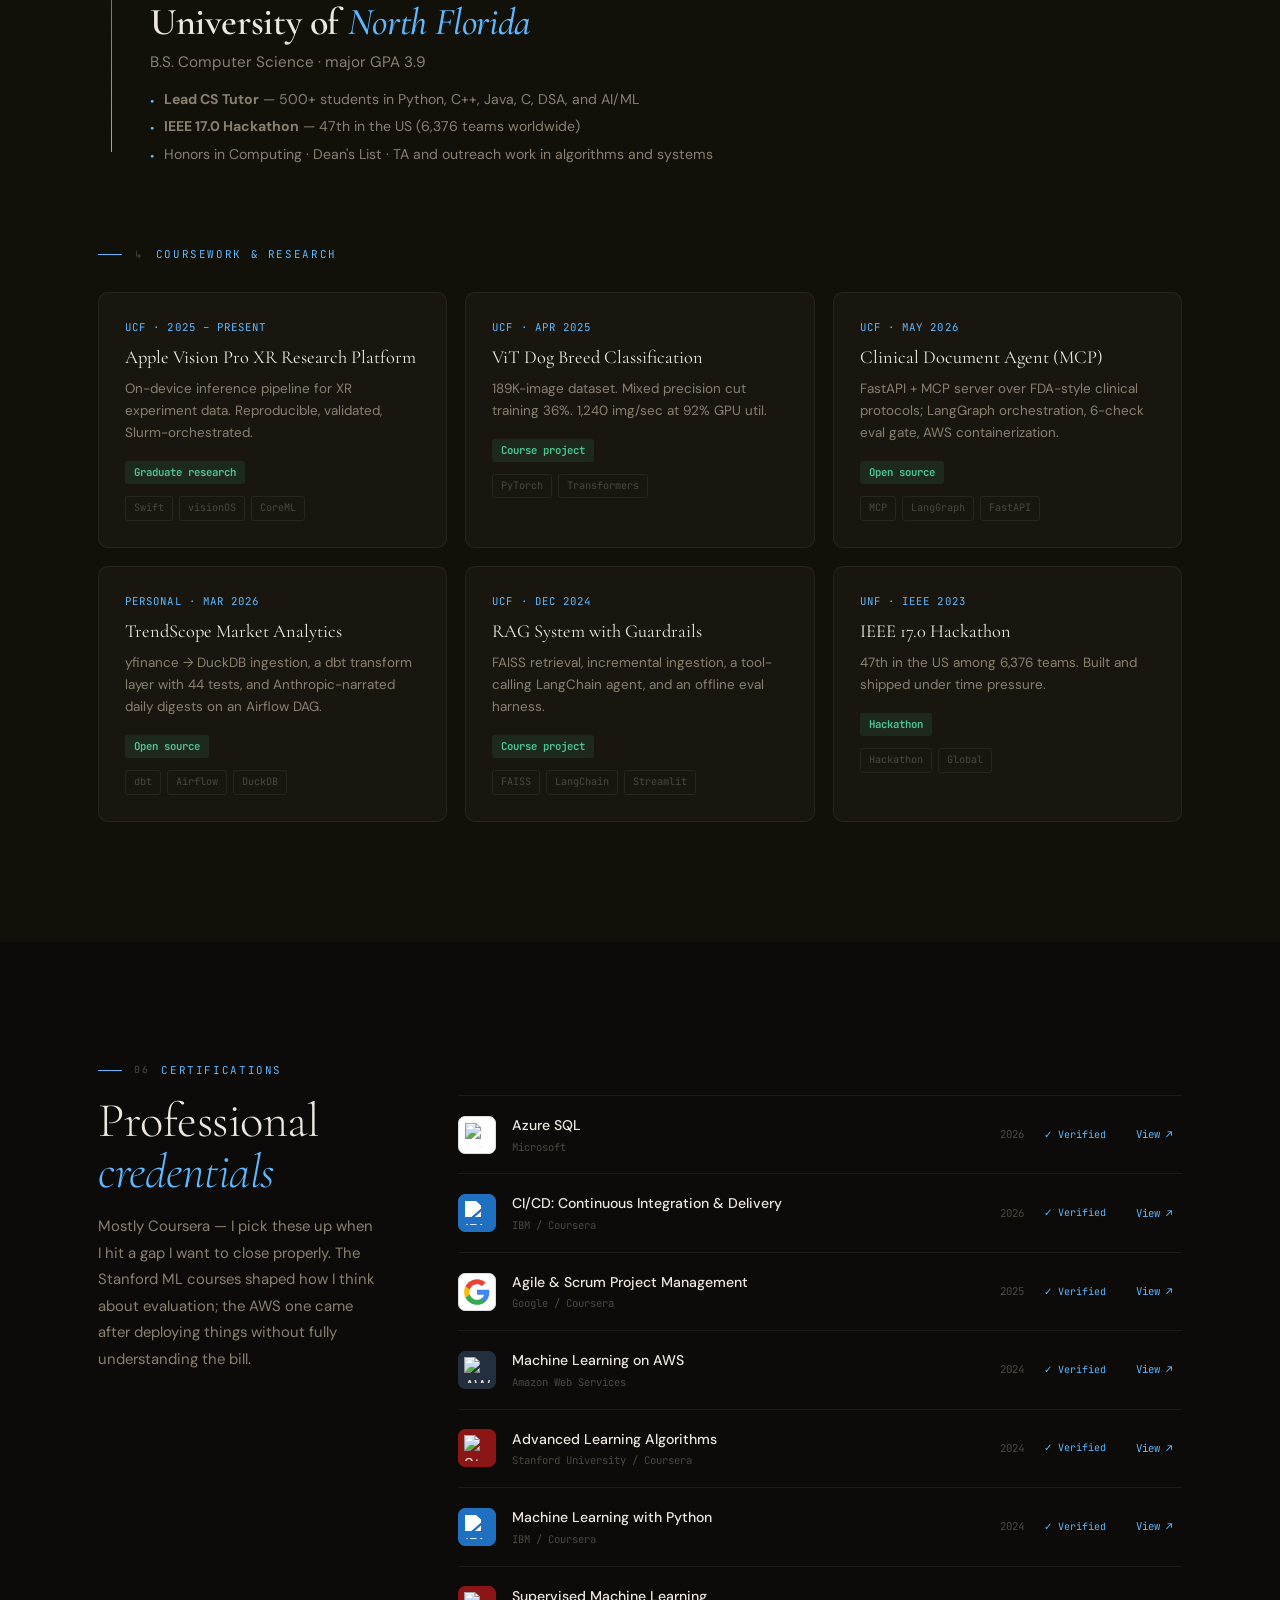
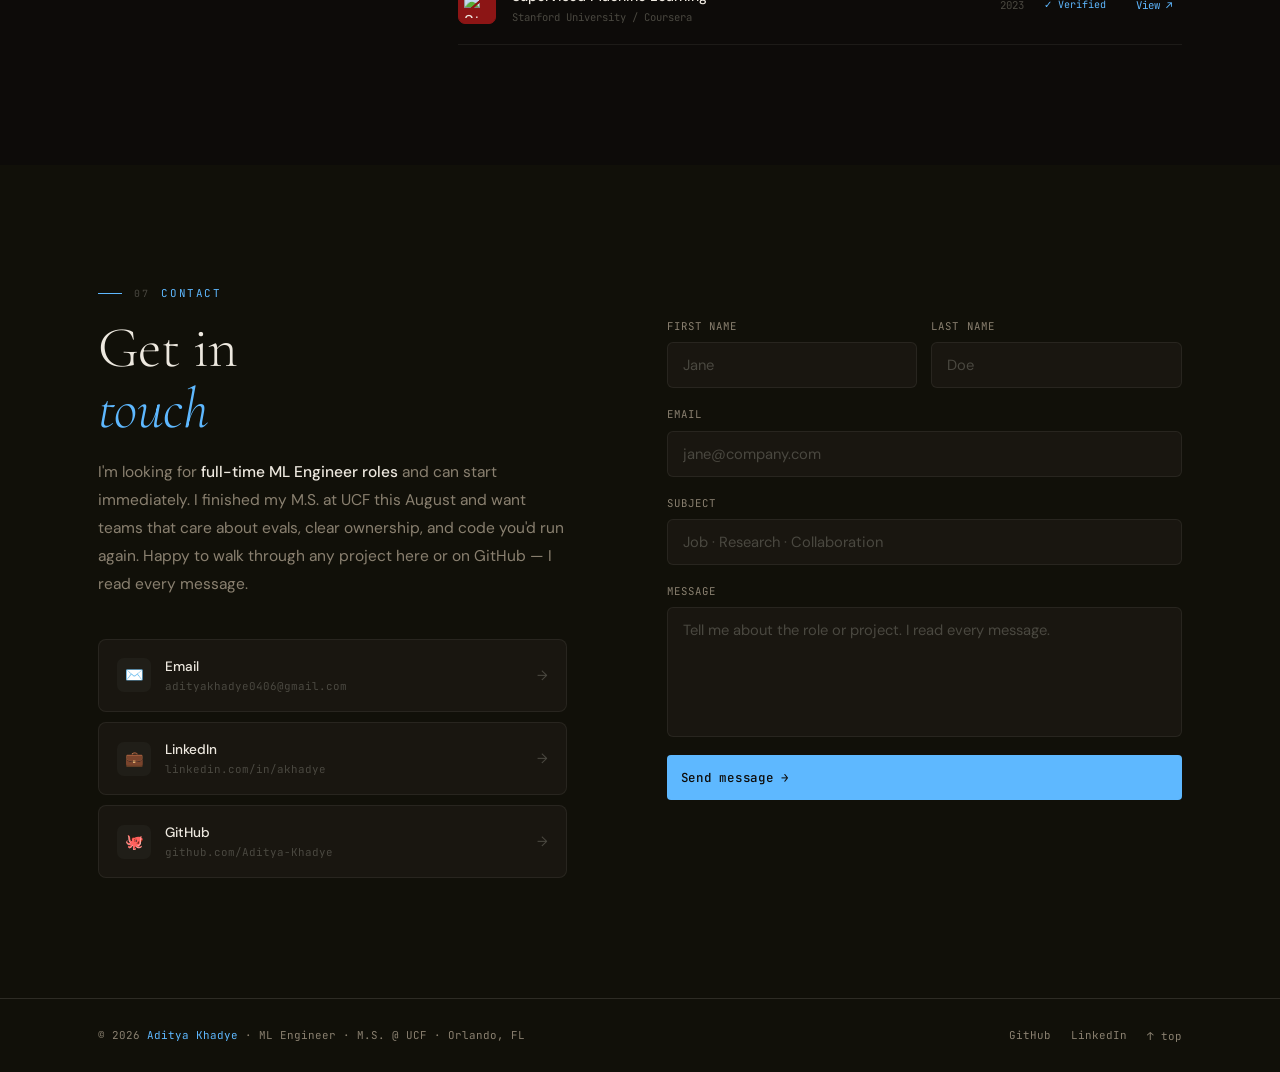
==== commit f05ad6fc: "Add share previews, favicon set and mobile menu Share previews - Add meta description, canonical, th" ====
--- a/index.html
+++ b/index.html
@@ -4,6 +4,26 @@
 <meta charset="UTF-8"/>
 <meta name="viewport" content="width=device-width,initial-scale=1.0"/>
 <title>Aditya Khadye — ML Engineer</title>
+<meta name="description" content="M.S. Data Analytics (UCF, 2026). Cut ETL runtime 39% and saved ~$200K/yr at Travel + Leisure. Builds ML pipelines, on-device inference and evaluated agents."/>
+<meta name="theme-color" content="#0D0B09"/>
+<link rel="canonical" href="https://aditya-khadye.github.io/"/>
+<link rel="icon" href="favicon.svg" type="image/svg+xml"/>
+<link rel="icon" href="favicon-32.png" sizes="32x32" type="image/png"/>
+<link rel="icon" href="favicon.ico" sizes="48x48"/>
+<link rel="apple-touch-icon" href="apple-touch-icon.png"/>
+<meta property="og:type" content="website"/>
+<meta property="og:site_name" content="Aditya Khadye"/>
+<meta property="og:title" content="Aditya Khadye — ML Engineer"/>
+<meta property="og:description" content="M.S. Data Analytics (UCF, 2026). Cut ETL runtime 39% and saved ~$200K/yr at Travel + Leisure. Builds ML pipelines, on-device inference and evaluated agents."/>
+<meta property="og:url" content="https://aditya-khadye.github.io/"/>
+<meta property="og:image" content="https://aditya-khadye.github.io/og-image.png"/>
+<meta property="og:image:width" content="1200"/>
+<meta property="og:image:height" content="630"/>
+<meta property="og:image:alt" content="Aditya Khadye — M.S. Data Analytics, UCF 2026. Cut ETL runtime 39%, $200K annual savings, 40% fewer experiment reruns."/>
+<meta name="twitter:card" content="summary_large_image"/>
+<meta name="twitter:title" content="Aditya Khadye — ML Engineer"/>
+<meta name="twitter:description" content="M.S. Data Analytics (UCF, 2026). Cut ETL runtime 39% and saved ~$200K/yr at Travel + Leisure. Builds ML pipelines, on-device inference and evaluated agents."/>
+<meta name="twitter:image" content="https://aditya-khadye.github.io/og-image.png"/>
 <link rel="preconnect" href="https://fonts.googleapis.com"/>
 <link rel="preconnect" href="https://fonts.gstatic.com" crossorigin/>
 <link href="https://fonts.googleapis.com/css2?family=Cormorant+Garamond:ital,wght@0,300;0,400;0,500;0,600;0,700;1,300;1,400;1,600&family=DM+Sans:ital,wght@0,300;0,400;0,500;1,300&family=JetBrains+Mono:wght@300;400;500&display=swap" rel="stylesheet"/>
@@ -169,7 +189,40 @@
 .nav-links a.active{color:var(--blue)}
 .nav-hire{font-family:var(--mono);font-size:.72rem;letter-spacing:.06em;padding:7px 16px;border:1px solid var(--blue);border-radius:4px;color:var(--blue);cursor:pointer;background:transparent;transition:all var(--tr);position:relative;}
 .nav-hire:hover{background:var(--blue);color:#0D0B09;box-shadow:0 0 16px rgba(94,184,255,.3)}
-@media(max-width:900px){.nav-links{display:none}}
+/* mobile menu: the same <ul> becomes a dropdown, so scroll-spy highlighting keeps working */
+#nav-toggle{
+  display:none;width:36px;height:36px;padding:0;border-radius:50%;
+  border:1px solid var(--border2);background:var(--card);cursor:pointer;
+  align-items:center;justify-content:center;flex-shrink:0;transition:all var(--tr);
+}
+#nav-toggle:hover{border-color:var(--blue)}
+#nav-toggle:focus-visible,.nav-links a:focus-visible{outline:2px solid var(--blue);outline-offset:2px}
+.nav-burger{position:relative;display:block;width:14px;height:10px}
+.nav-burger i{position:absolute;left:0;right:0;height:1.5px;border-radius:1px;background:var(--text);transition:transform .22s var(--ease),opacity .15s}
+.nav-burger i:nth-child(1){top:0}
+.nav-burger i:nth-child(2){top:4.25px}
+.nav-burger i:nth-child(3){top:8.5px}
+#nav.menu-open .nav-burger i:nth-child(1){transform:translateY(4.25px) rotate(45deg)}
+#nav.menu-open .nav-burger i:nth-child(2){opacity:0}
+#nav.menu-open .nav-burger i:nth-child(3){transform:translateY(-4.25px) rotate(-45deg)}
+@keyframes menuIn{from{opacity:0;transform:translateY(-6px)}to{opacity:1;transform:none}}
+@media(max-width:900px){
+  #nav-toggle{display:flex}
+  .nav-links{
+    display:none;position:absolute;top:100%;left:0;right:0;flex-direction:column;gap:0;
+    padding:2px 24px 10px;background:var(--bg);border-bottom:1px solid var(--border2);
+    box-shadow:0 18px 40px rgba(0,0,0,.22);
+  }
+  #nav.menu-open{background:var(--bg);border-bottom:1px solid var(--border)}
+  #nav.menu-open .nav-links{display:flex;animation:menuIn .2s var(--ease)}
+  .nav-links li+li{border-top:1px solid var(--border)}
+  .nav-links a{display:flex;align-items:center;justify-content:space-between;min-height:52px;font-size:.8rem;color:var(--sub)}
+  .nav-links a::after{content:attr(data-n);content:attr(data-n) / "";font-size:.68rem;letter-spacing:.1em;color:var(--sub);opacity:.7}
+  .nav-links a.active,.nav-links a.active::after{color:var(--blue);opacity:1}
+}
+@media(max-width:640px){#nav{padding:0 20px}.nav-links{padding-left:20px;padding-right:20px}}
+@media(max-width:400px){.nav-hire{display:none}}
+@media(prefers-reduced-motion:reduce){#nav.menu-open .nav-links{animation:none}.nav-burger i{transition:none}}
 
 /* ══════════════════════════════════
    HERO
@@ -756,20 +809,21 @@
 <body>
 
 <!-- ══ NAV ══ -->
-<nav id="nav">
+<nav id="nav" aria-label="Primary">
   <div class="nav-logo"><em>&lt;</em>aditya.khadye<em>/&gt;</em></div>
-  <ul class="nav-links">
-    <li><a href="#about">about</a></li>
-    <li><a href="#experience">exp</a></li>
-    <li><a href="#skills">skills</a></li>
-    <li><a href="#projects">work</a></li>
-    <li><a href="#university">edu</a></li>
-    <li><a href="#certifications">certs</a></li>
-    <li><a href="#contact">contact</a></li>
+  <ul class="nav-links" id="nav-menu">
+    <li><a href="#about" data-n="01">about</a></li>
+    <li><a href="#experience" data-n="02">exp</a></li>
+    <li><a href="#skills" data-n="03">skills</a></li>
+    <li><a href="#projects" data-n="04">work</a></li>
+    <li><a href="#university" data-n="05">edu</a></li>
+    <li><a href="#certifications" data-n="06">certs</a></li>
+    <li><a href="#contact" data-n="07">contact</a></li>
   </ul>
   <div style="display:flex;align-items:center;gap:10px">
     <button id="theme-toggle" aria-label="Toggle theme" title="Toggle light/dark">🌙</button>
     <button class="nav-hire" onclick="document.getElementById('contact').scrollIntoView({behavior:'smooth'})">contact</button>
+    <button id="nav-toggle" type="button" aria-label="Menu" aria-expanded="false" aria-controls="nav-menu"><span class="nav-burger" aria-hidden="true"><i></i><i></i><i></i></span></button>
   </div>
 </nav>
 
@@ -1497,6 +1551,25 @@
   toggleBtn.textContent = next === 'dark' ? '🌙' : '☀️';
   localStorage.setItem('ak-theme', next);
 });
+
+// ── Mobile menu ──────────────────────────────────
+const navEl = document.getElementById('nav');
+const menuBtn = document.getElementById('nav-toggle');
+const menuList = document.getElementById('nav-menu');
+const menuIsOpen = () => navEl.classList.contains('menu-open');
+function setMenu(open, focus){
+  navEl.classList.toggle('menu-open', open);
+  menuBtn.setAttribute('aria-expanded', String(open));
+  if (open && focus === 'first') menuList.querySelector('a').focus();
+  if (!open && focus === 'button') menuBtn.focus();
+}
+// e.detail === 0 means the click came from the keyboard: move focus into the list, since the list sits before the button in DOM order
+menuBtn.addEventListener('click', e => setMenu(!menuIsOpen(), e.detail === 0 ? 'first' : null));
+menuList.addEventListener('click', e => { if (e.target.closest('a')) setMenu(false); });
+document.addEventListener('keydown', e => { if (e.key === 'Escape' && menuIsOpen()) setMenu(false, 'button'); });
+document.addEventListener('click', e => { if (menuIsOpen() && !navEl.contains(e.target)) setMenu(false); });
+navEl.addEventListener('focusout', e => { if (menuIsOpen() && e.relatedTarget && !navEl.contains(e.relatedTarget)) setMenu(false); });
+matchMedia('(min-width:901px)').addEventListener('change', e => { if (e.matches) setMenu(false); });
 
 // ── Scroll behaviors ─────────────────────────────
 const scrollProgress = document.getElementById('scroll-progress');
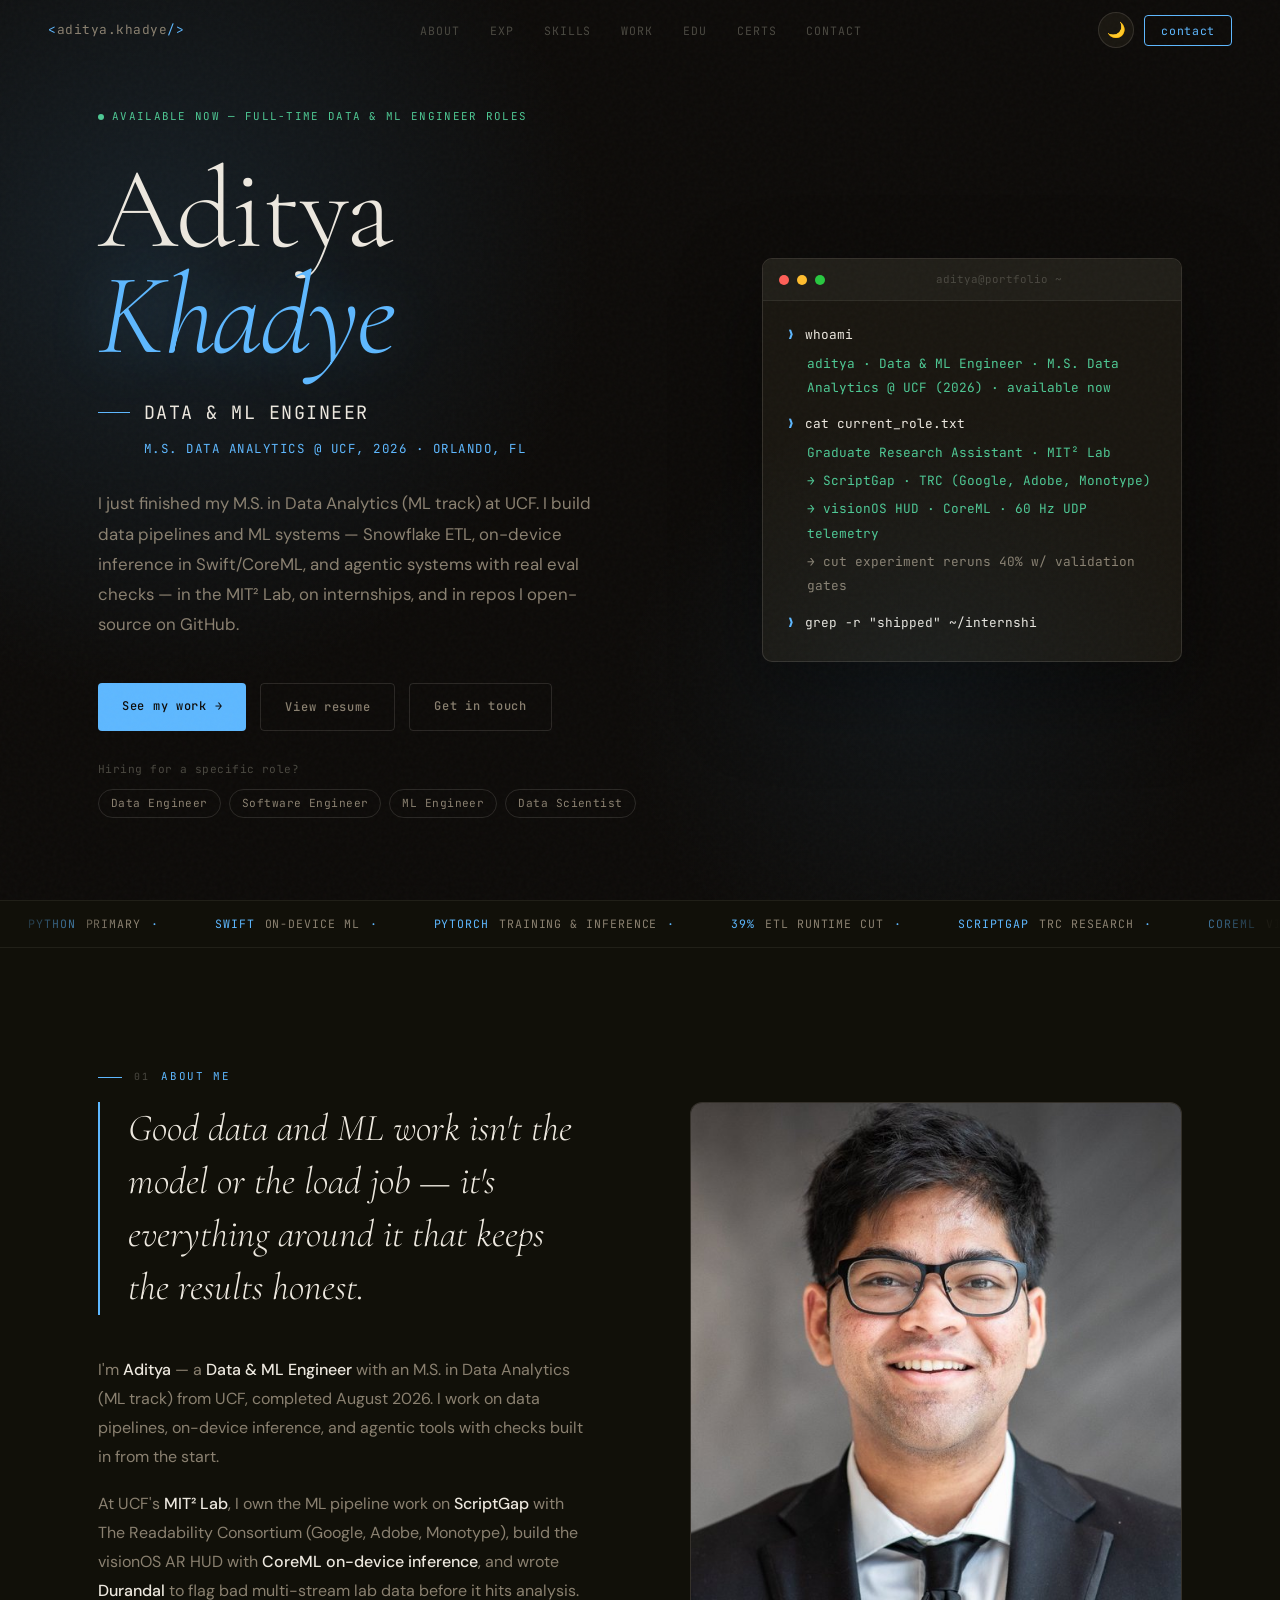
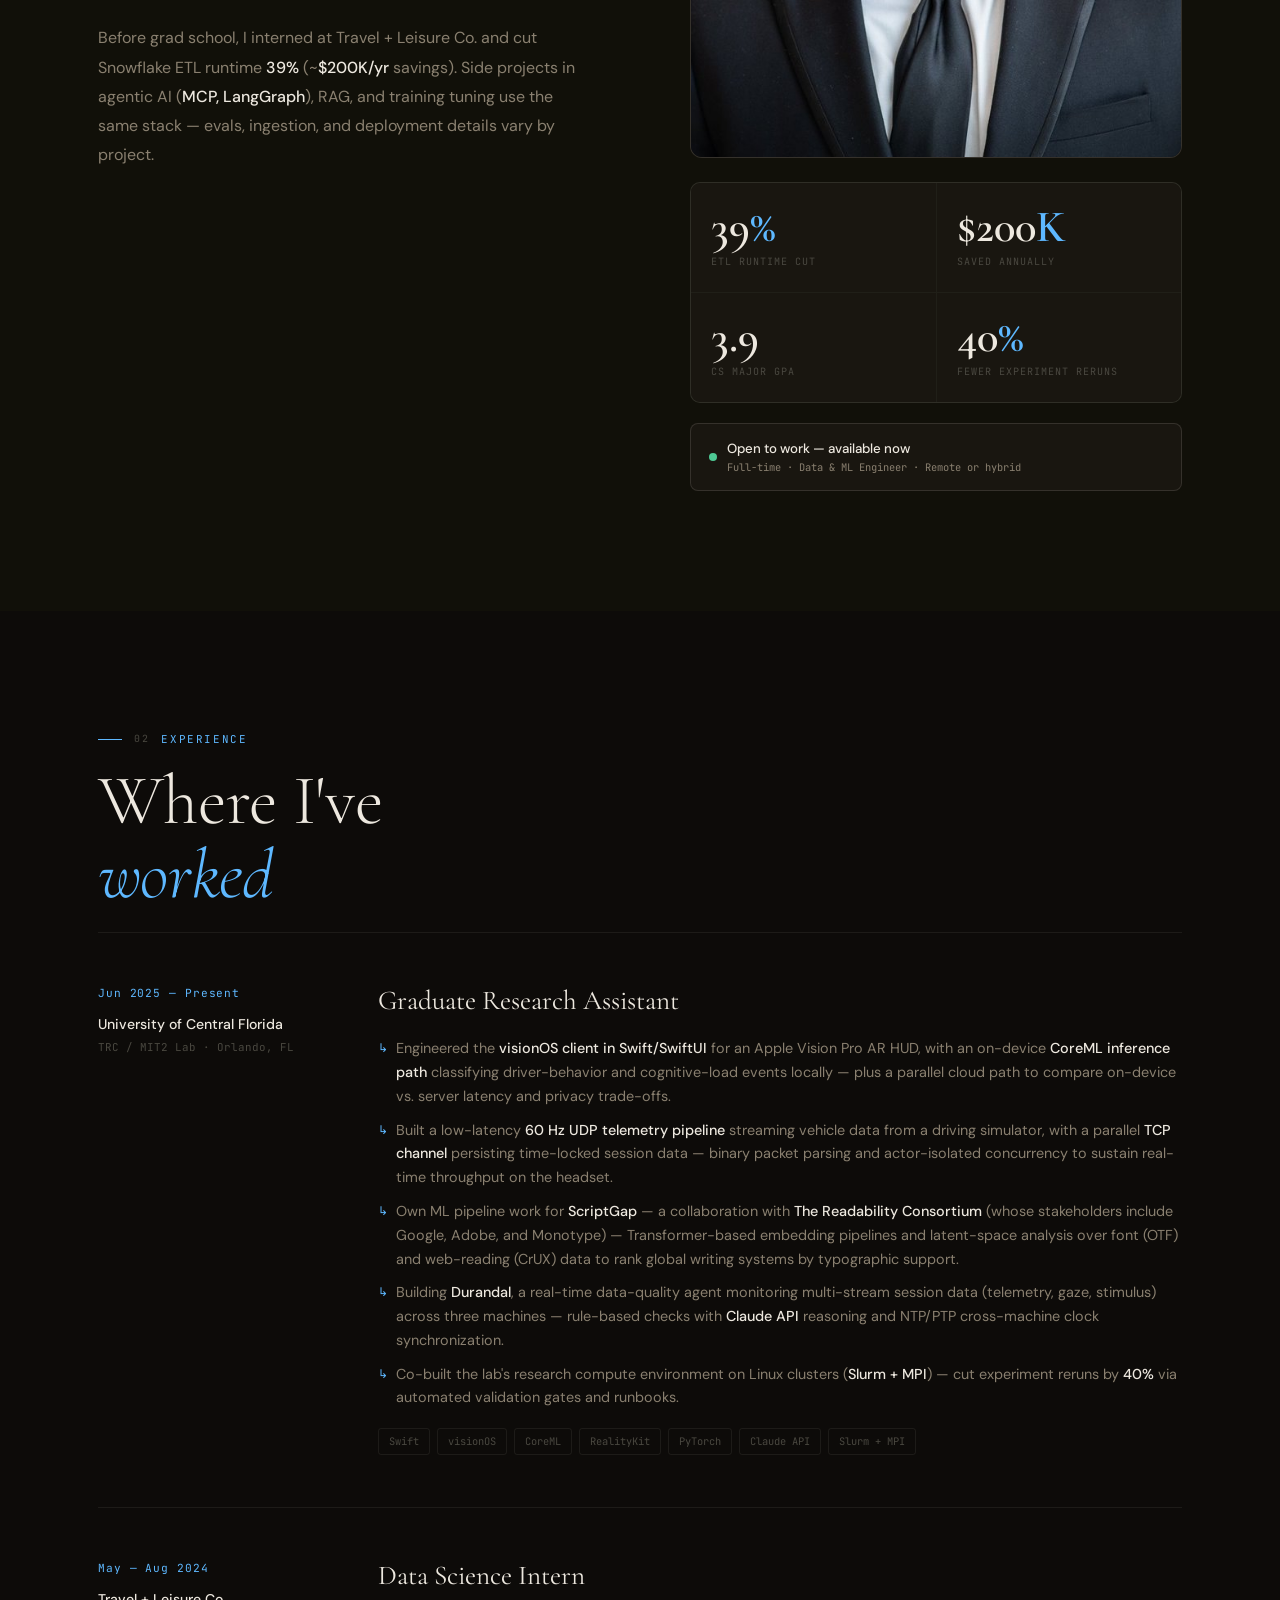
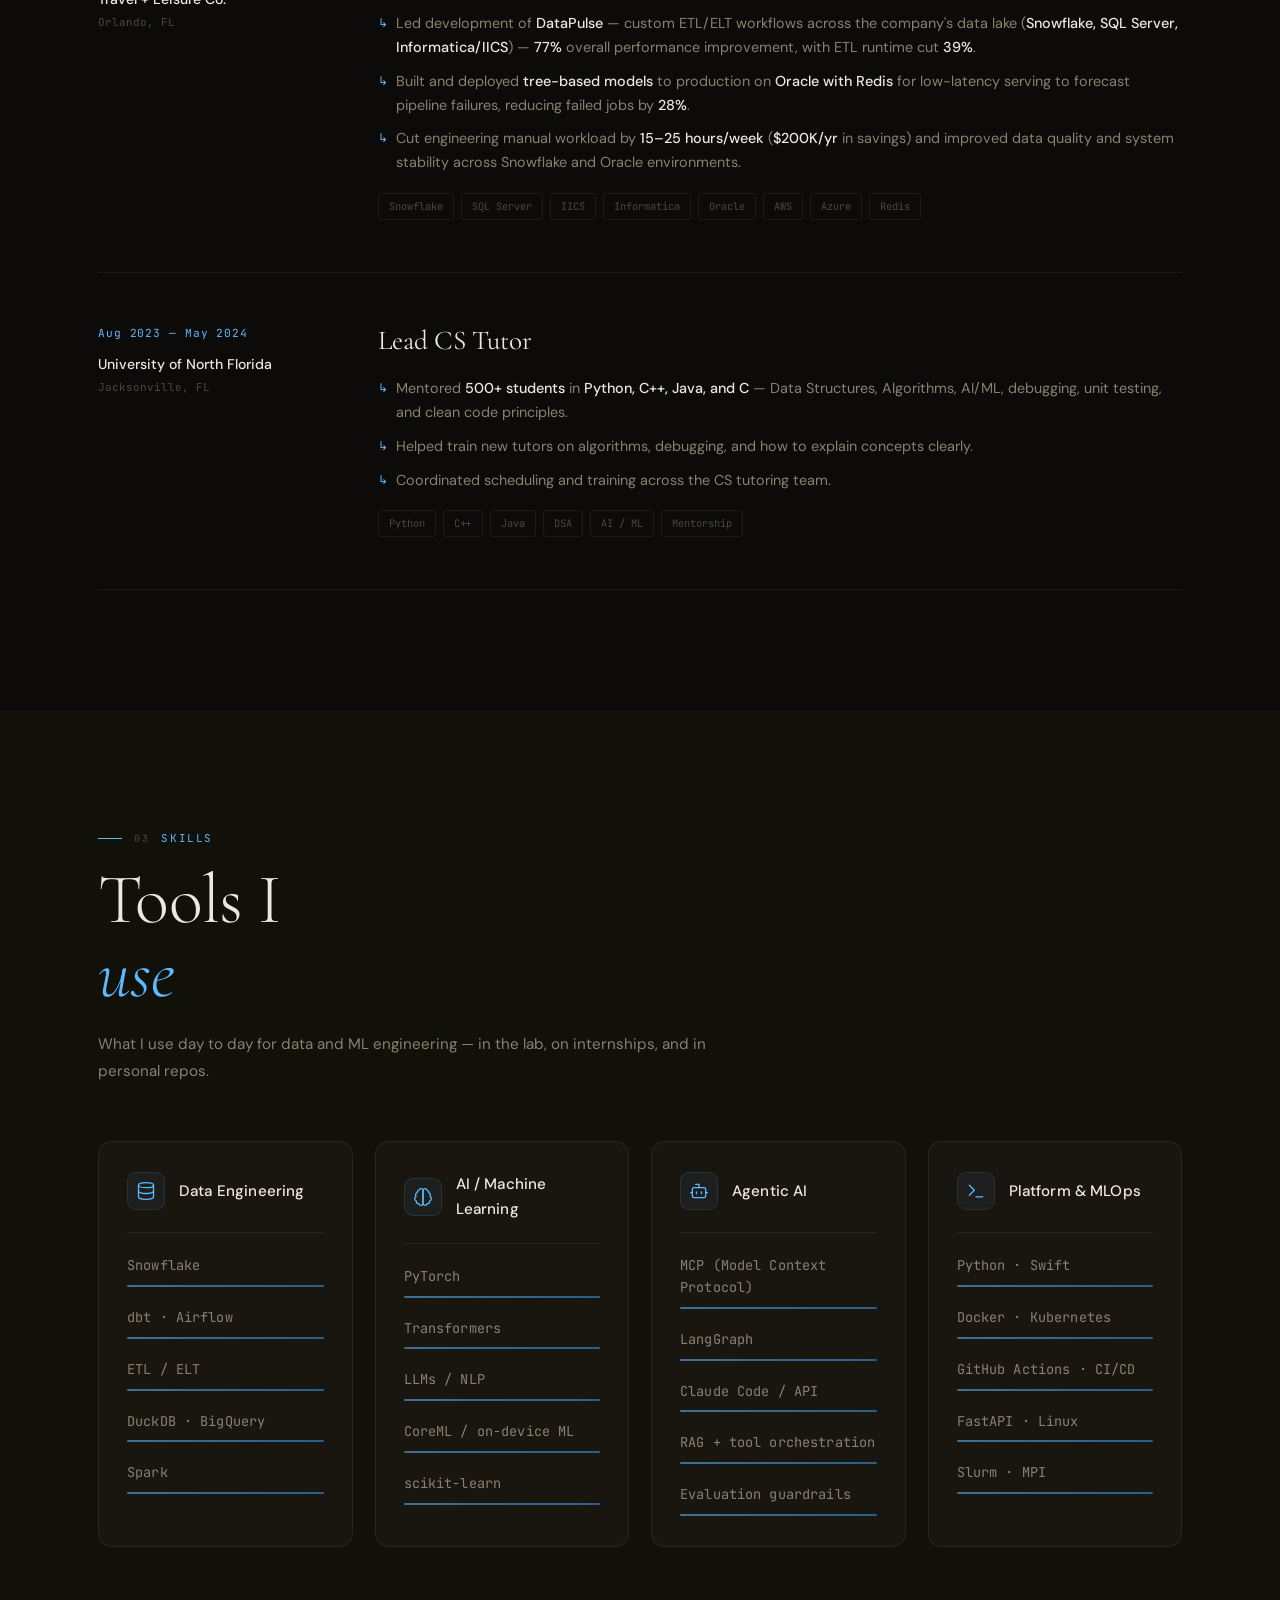
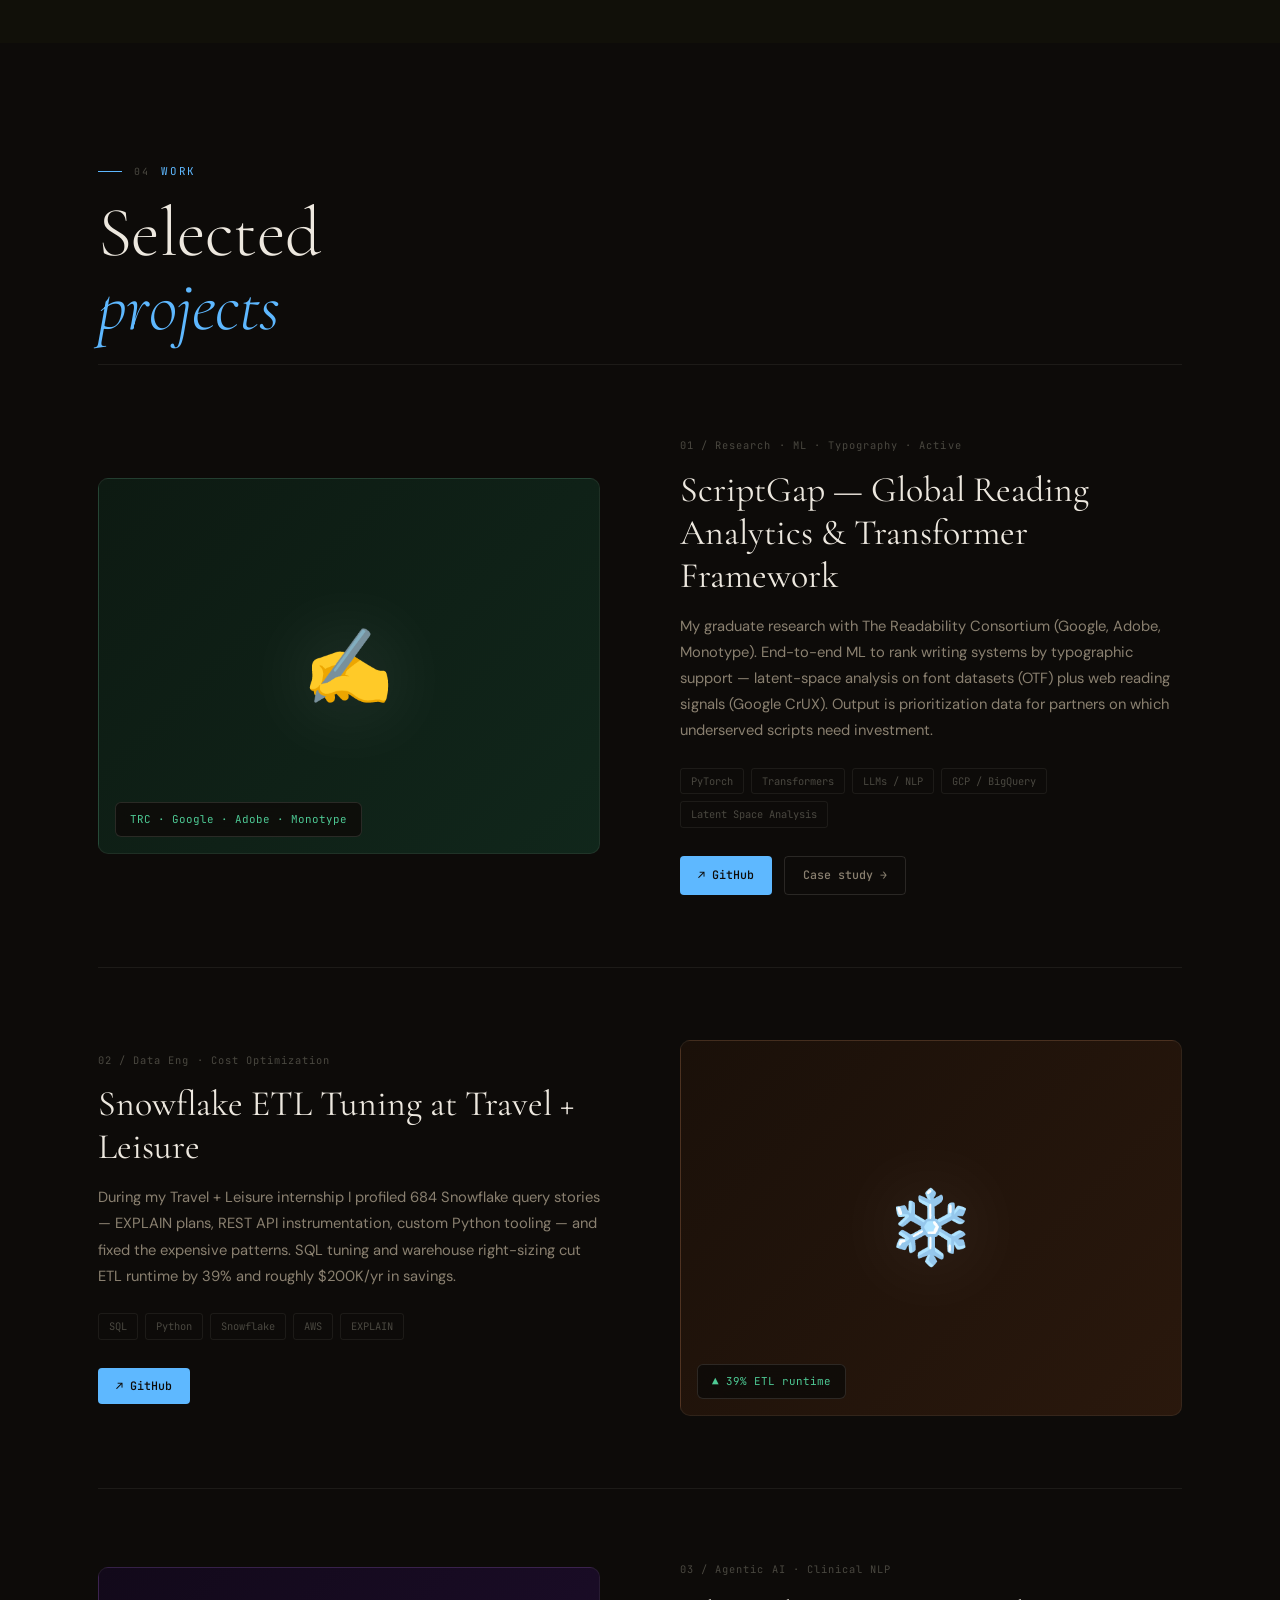
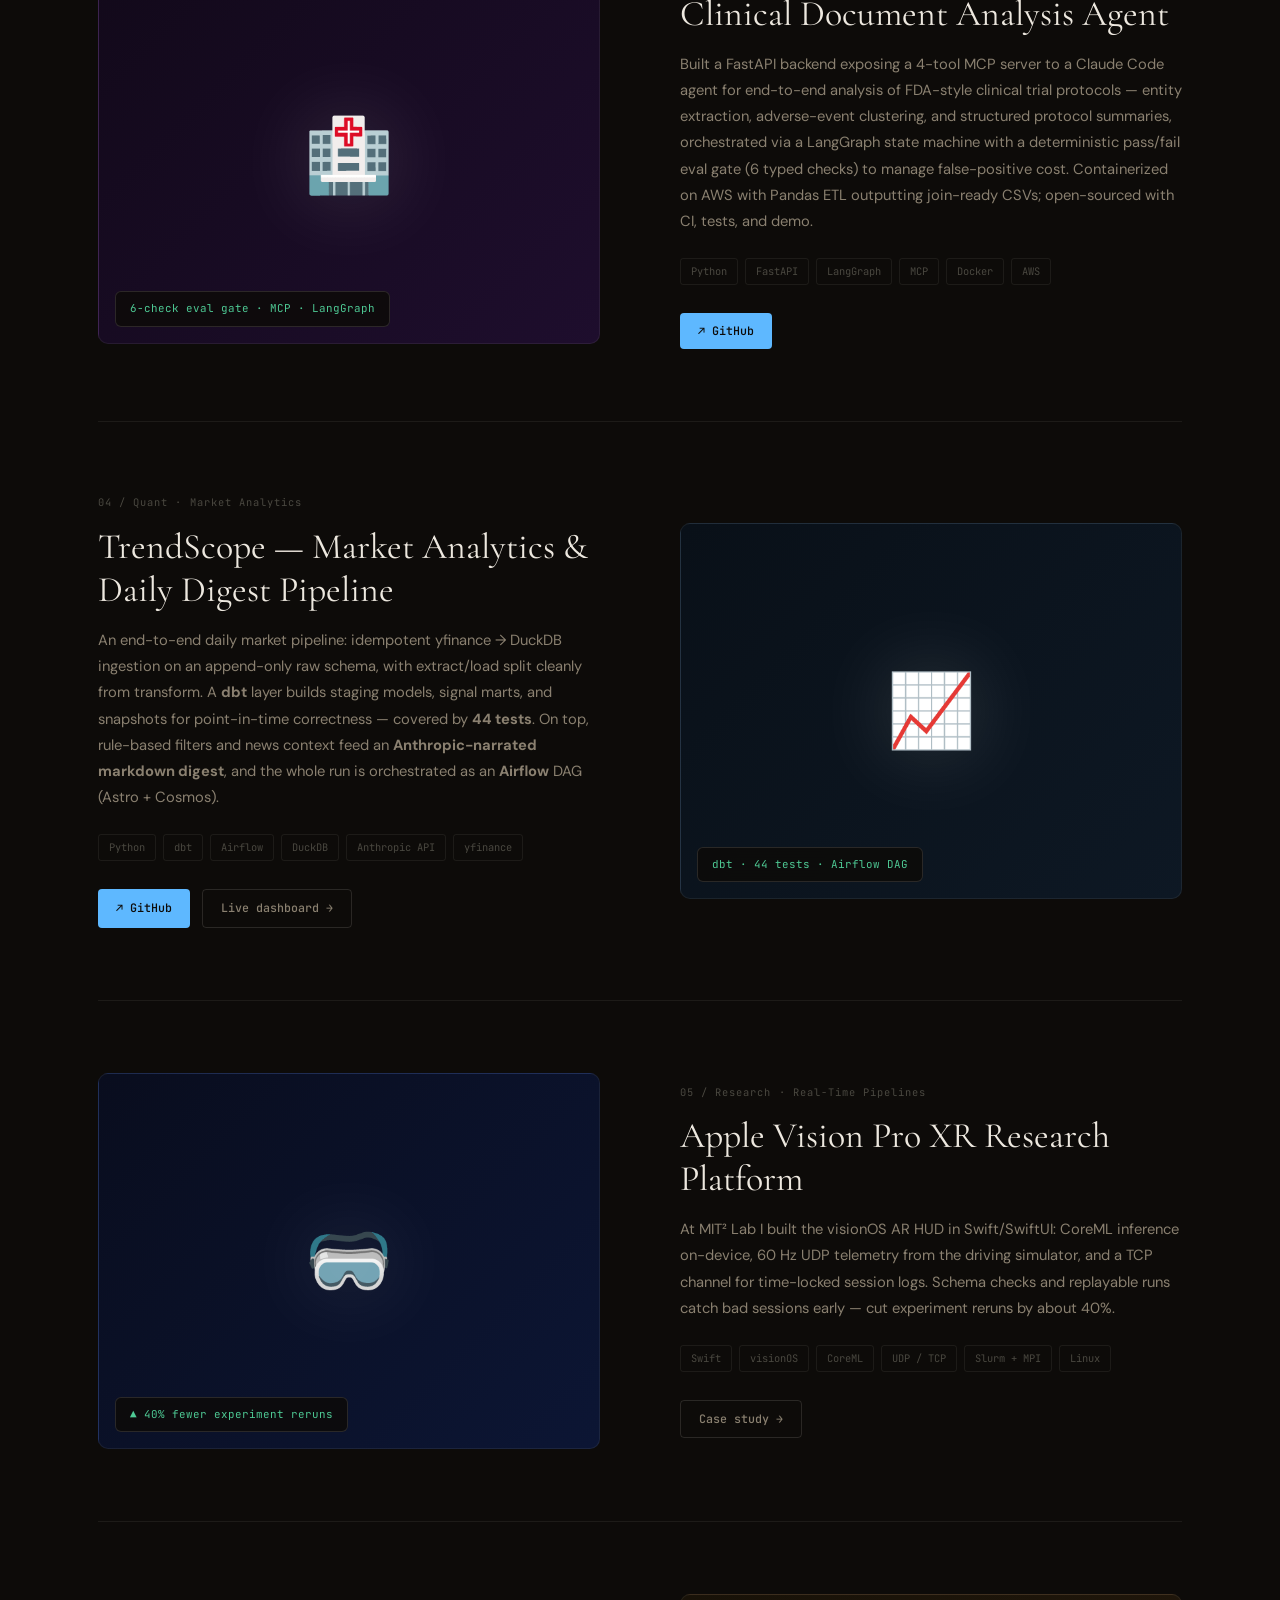
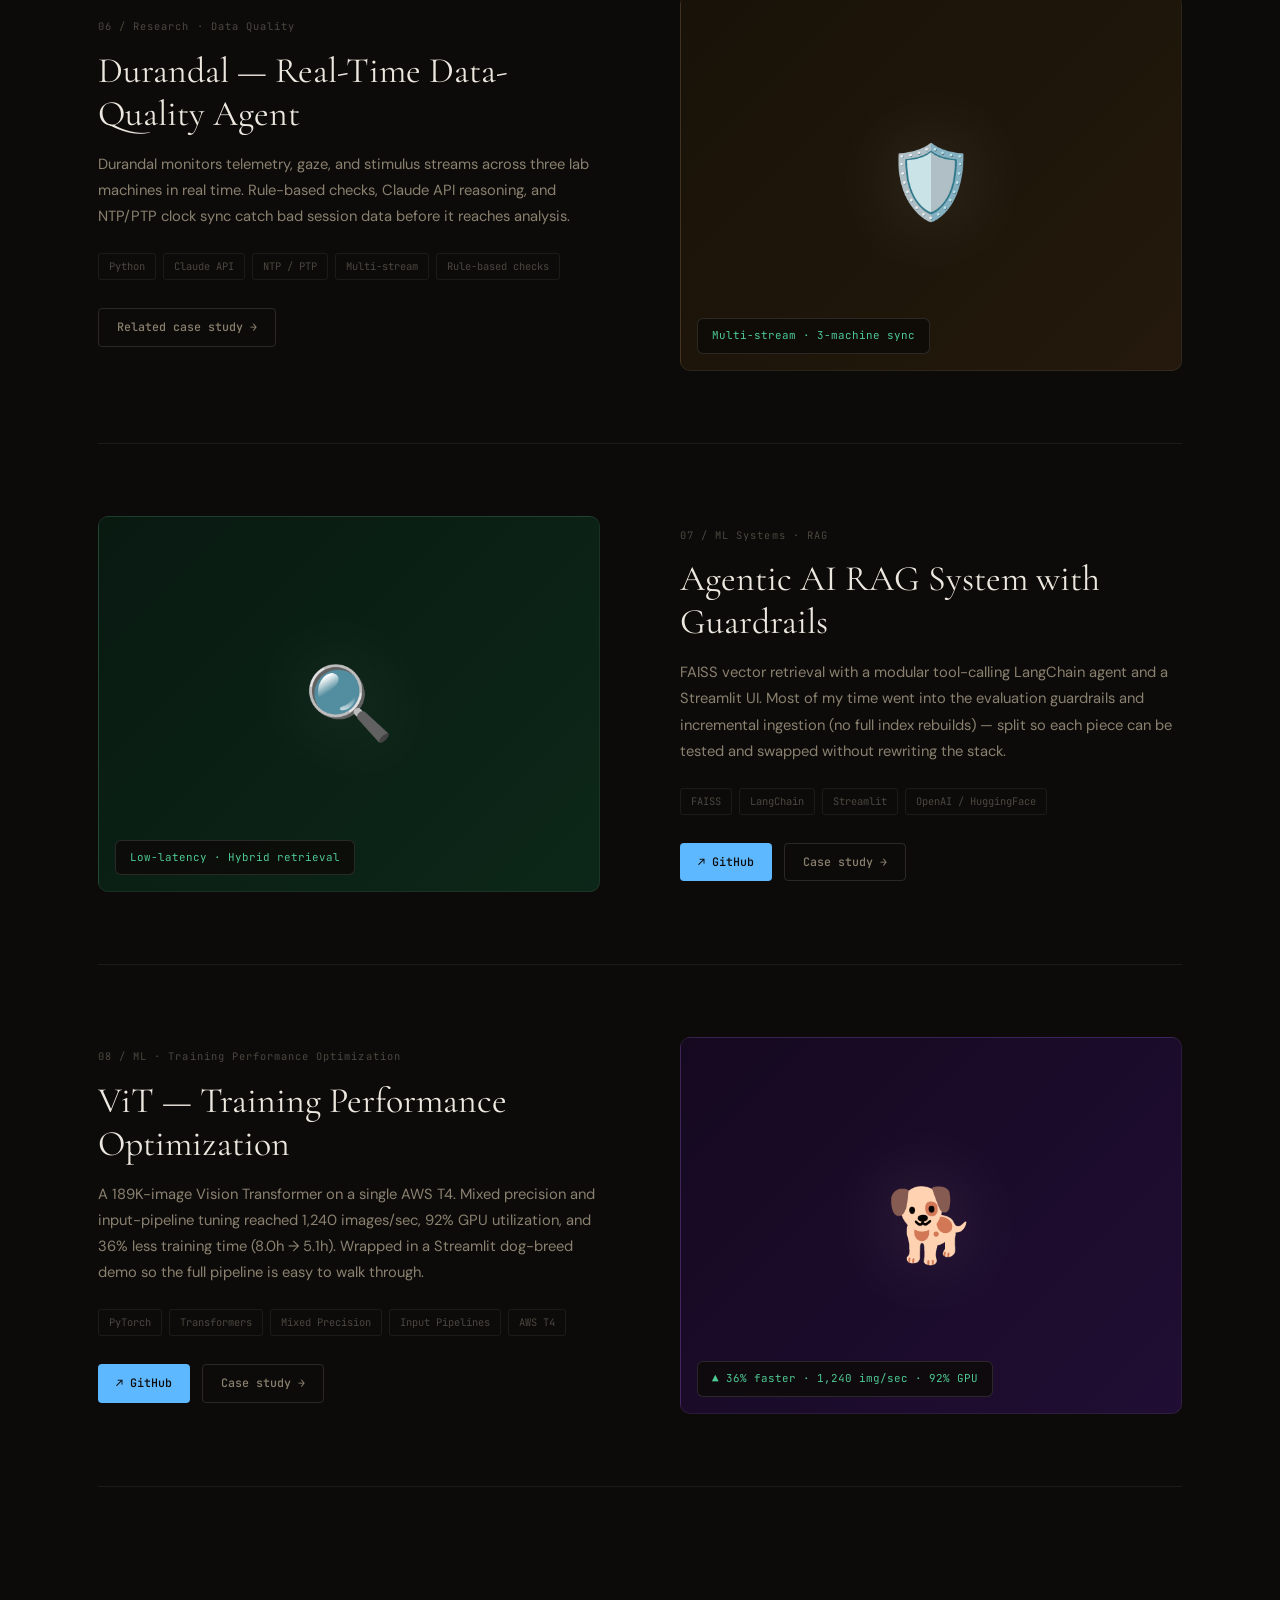
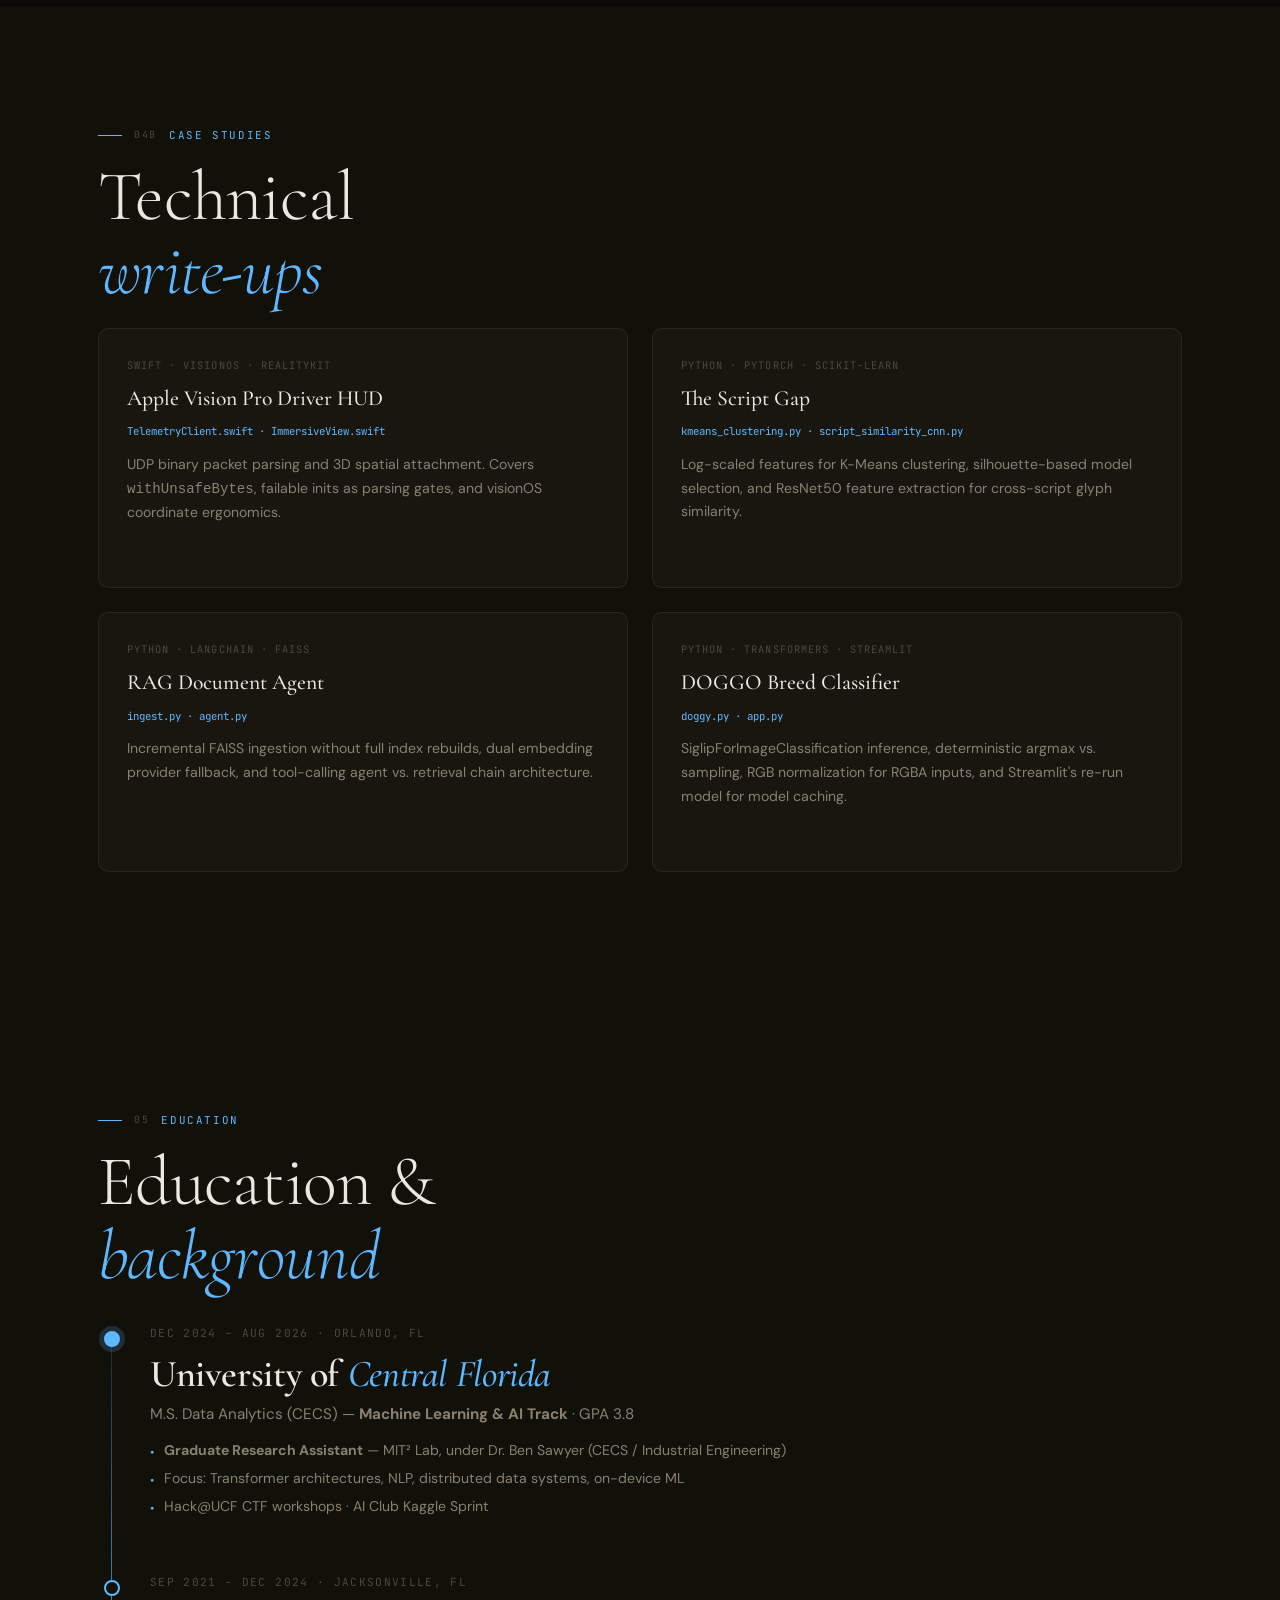
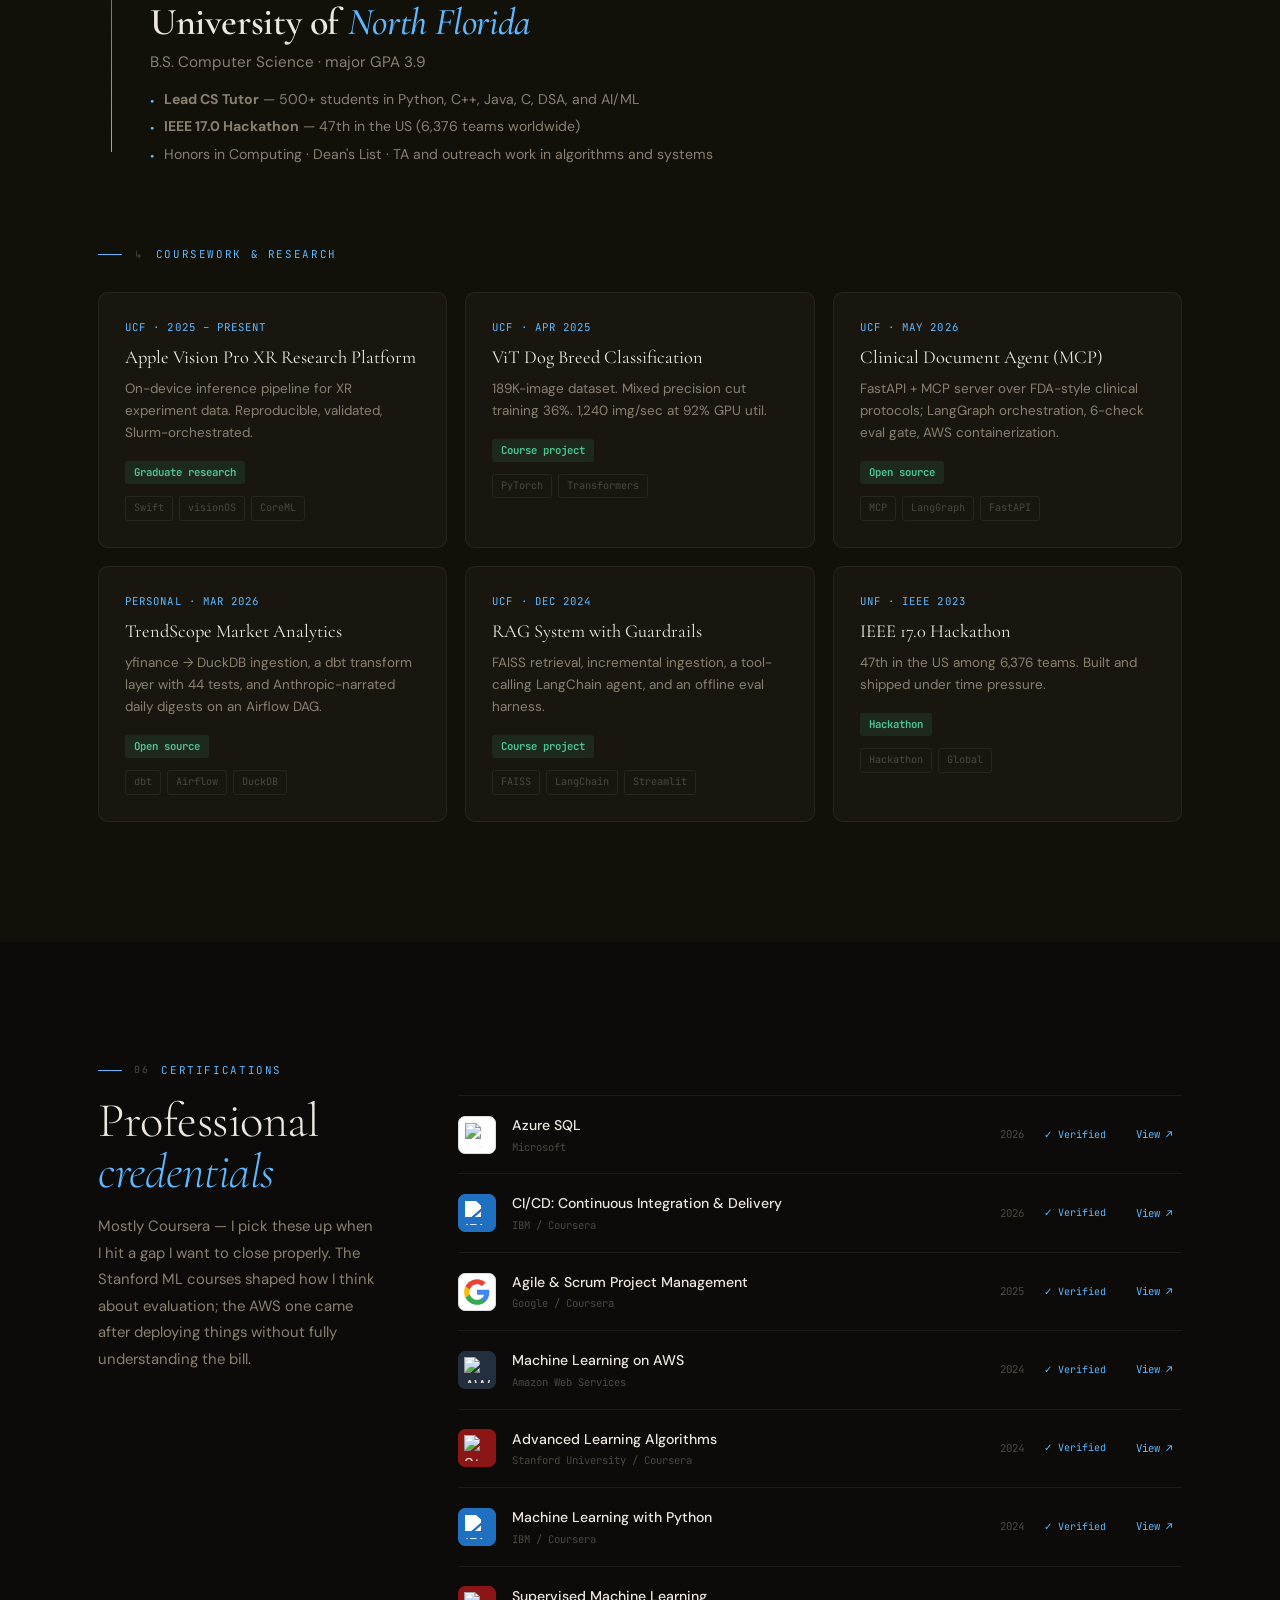
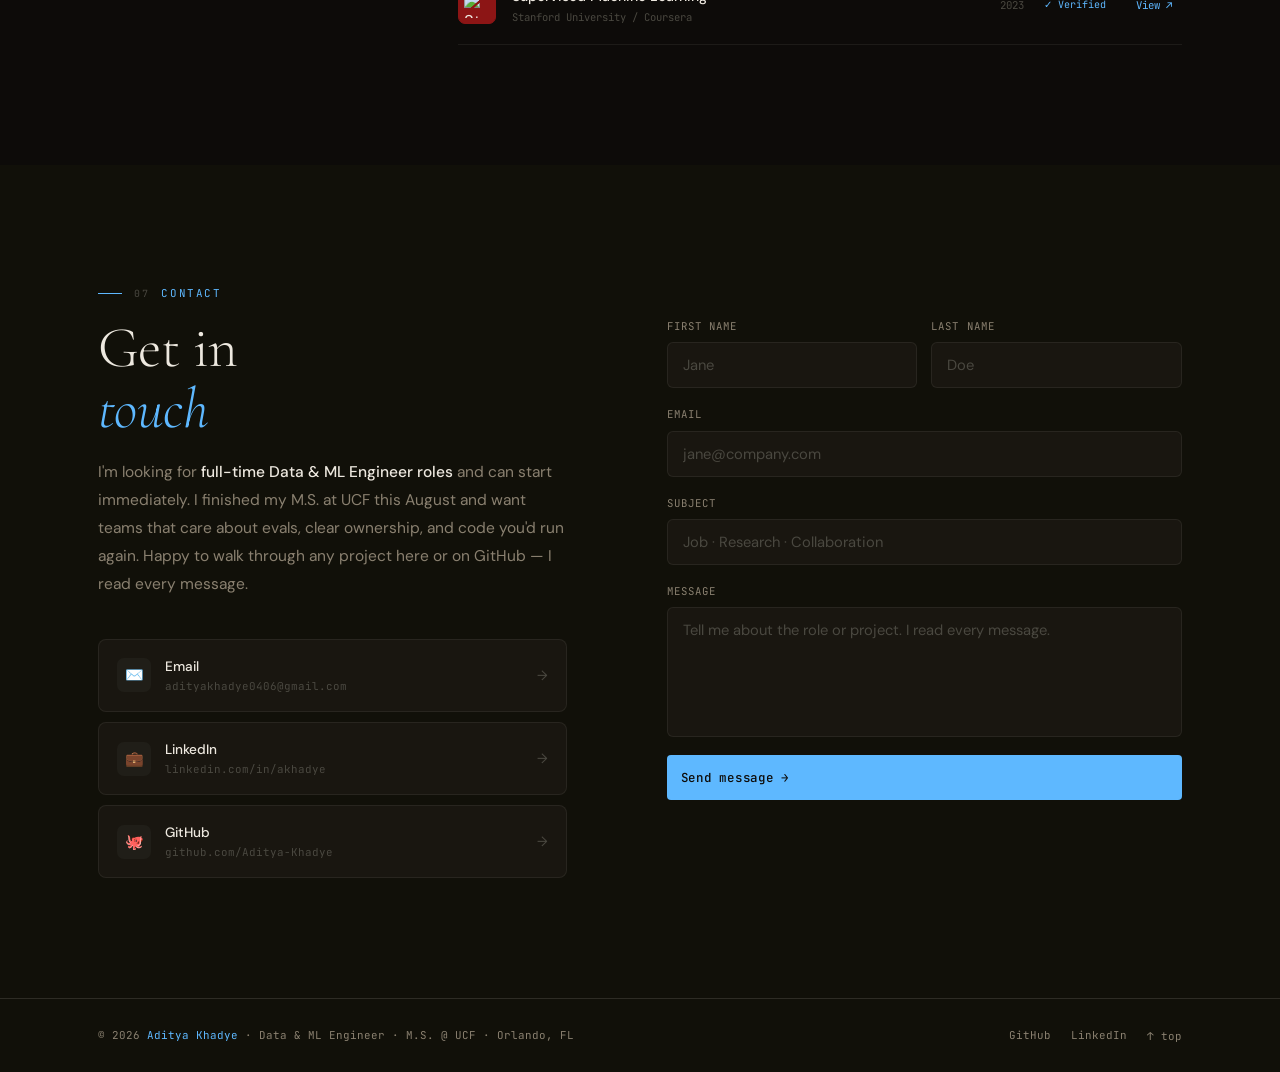
==== commit 858e8615: "Add role-specific views of the portfolio The site called the owner an "ML Engineer" everywhere, whic" ====
--- a/index.html
+++ b/index.html
@@ -3,7 +3,8 @@
 <head>
 <meta charset="UTF-8"/>
 <meta name="viewport" content="width=device-width,initial-scale=1.0"/>
-<title>Aditya Khadye — ML Engineer</title>
+<script>(function(){var q=new URLSearchParams(location.search).get("role");if(/^(data|swe|ml|ds)$/.test(q)){var d=document.documentElement;d.setAttribute("data-role",q);d.setAttribute("data-r-pending","");setTimeout(function(){d.removeAttribute("data-r-pending")},1500)}})()</script>
+<title>Aditya Khadye — Data &amp; ML Engineer</title>
 <meta name="description" content="M.S. Data Analytics (UCF, 2026). Cut ETL runtime 39% and saved ~$200K/yr at Travel + Leisure. Builds ML pipelines, on-device inference and evaluated agents."/>
 <meta name="theme-color" content="#0D0B09"/>
 <link rel="canonical" href="https://aditya-khadye.github.io/"/>
@@ -13,7 +14,7 @@
 <link rel="apple-touch-icon" href="apple-touch-icon.png"/>
 <meta property="og:type" content="website"/>
 <meta property="og:site_name" content="Aditya Khadye"/>
-<meta property="og:title" content="Aditya Khadye — ML Engineer"/>
+<meta property="og:title" content="Aditya Khadye — Data &amp; ML Engineer"/>
 <meta property="og:description" content="M.S. Data Analytics (UCF, 2026). Cut ETL runtime 39% and saved ~$200K/yr at Travel + Leisure. Builds ML pipelines, on-device inference and evaluated agents."/>
 <meta property="og:url" content="https://aditya-khadye.github.io/"/>
 <meta property="og:image" content="https://aditya-khadye.github.io/og-image.png"/>
@@ -21,7 +22,7 @@
 <meta property="og:image:height" content="630"/>
 <meta property="og:image:alt" content="Aditya Khadye — M.S. Data Analytics, UCF 2026. Cut ETL runtime 39%, $200K annual savings, 40% fewer experiment reruns."/>
 <meta name="twitter:card" content="summary_large_image"/>
-<meta name="twitter:title" content="Aditya Khadye — ML Engineer"/>
+<meta name="twitter:title" content="Aditya Khadye — Data &amp; ML Engineer"/>
 <meta name="twitter:description" content="M.S. Data Analytics (UCF, 2026). Cut ETL runtime 39% and saved ~$200K/yr at Travel + Leisure. Builds ML pipelines, on-device inference and evaluated agents."/>
 <meta name="twitter:image" content="https://aditya-khadye.github.io/og-image.png"/>
 <link rel="preconnect" href="https://fonts.googleapis.com"/>
@@ -161,6 +162,15 @@
   font-size:15px;transition:all var(--tr);flex-shrink:0;
 }
 #theme-toggle:hover{border-color:var(--blue);transform:rotate(20deg)}
+
+/* ── ROLE LENS ─── */
+html[data-r-pending] .hero-inner{visibility:hidden}
+html[data-role] .role-switch{display:none}
+.role-switch{display:flex;flex-wrap:wrap;align-items:center;gap:8px;margin-top:30px;font-family:var(--mono);font-size:.7rem;letter-spacing:.04em;color:var(--muted)}
+.role-switch span{flex-basis:100%;margin-bottom:2px}
+.role-switch a{padding:5px 12px;border:1px solid var(--border2);border-radius:100px;color:var(--sub);transition:all var(--tr)}
+.role-switch a:hover{border-color:var(--blue);color:var(--blue)}
+.role-switch a:focus-visible{outline:2px solid var(--blue);outline-offset:2px}
 
 /* ── REVEAL ─── */
 .reveal{opacity:0;transform:translateY(28px);transition:opacity .7s var(--ease),transform .7s var(--ease)}
@@ -833,19 +843,23 @@
     <div class="hero-left">
       <div class="hero-status">
         <span class="status-dot"></span>
-        Available now — full-time ML Engineer roles
+        <span id="r-banner">Available now — full-time Data &amp; ML Engineer roles</span>
       </div>
       <h1 class="hero-name">Aditya<br/><span>Khadye</span></h1>
-      <div class="hero-role"><span>ML Engineer</span></div>
-      <p class="hero-sub">M.S. ML @ UCF, 2026 · Orlando, FL</p>
-      <p class="hero-bio">
-        I just finished my M.S. in Data Analytics (ML track) at UCF. I build ML pipelines in Python, on-device inference in Swift/CoreML, and agentic systems with real eval checks — in the MIT² Lab, on internships, and in repos I open-source on GitHub.
+      <div class="hero-role"><span id="r-role">Data &amp; ML Engineer</span></div>
+      <p class="hero-sub" id="r-sub">M.S. Data Analytics @ UCF, 2026 · Orlando, FL</p>
+      <p class="hero-bio" id="r-bio">
+        I just finished my M.S. in Data Analytics (ML track) at UCF. I build data pipelines and ML systems — Snowflake ETL, on-device inference in Swift/CoreML, and agentic systems with real eval checks — in the MIT² Lab, on internships, and in repos I open-source on GitHub.
       </p>
       <div class="hero-actions">
         <a href="#projects" class="btn btn-amber">See my work →</a>
         <button class="btn btn-ghost" onclick="openResume()">View resume</button>
         <a href="#contact" class="btn btn-ghost" onclick="document.getElementById('contact').scrollIntoView({behavior:'smooth'});return false;">Get in touch</a>
       </div>
+      <nav class="role-switch" id="role-switch" aria-label="View this portfolio for a specific role">
+        <span>Hiring for a specific role?</span>
+        <a href="?role=data">Data Engineer</a><a href="?role=swe">Software Engineer</a><a href="?role=ml">ML Engineer</a><a href="?role=ds">Data Scientist</a>
+      </nav>
     </div>
 
     <div class="hero-right">
@@ -875,11 +889,11 @@
     <div class="sec-eyebrow"><span class="sec-num">01</span> About Me</div>
     <div class="about-layout">
       <div>
-        <blockquote class="about-quote reveal">
-          Good ML isn't the model — it's everything around it that keeps the model honest.
+        <blockquote class="about-quote reveal" id="r-quote">
+          Good data and ML work isn't the model or the load job — it's everything around it that keeps the results honest.
         </blockquote>
-        <div class="about-body reveal d1">
-          <p>I'm <strong>Aditya</strong> — an <strong>ML Engineer</strong> with an M.S. in Data Analytics (ML track) from UCF, completed August 2026. I work on lab pipelines, on-device inference, and agentic tools with eval checks built in from the start.</p>
+        <div class="about-body reveal d1" id="r-about">
+          <p>I'm <strong>Aditya</strong> — a <strong>Data &amp; ML Engineer</strong> with an M.S. in Data Analytics (ML track) from UCF, completed August 2026. I work on data pipelines, on-device inference, and agentic tools with checks built in from the start.</p>
           <p>At UCF's <strong>MIT² Lab</strong>, I own the ML pipeline work on <strong>ScriptGap</strong> with The Readability Consortium (Google, Adobe, Monotype), build the visionOS AR HUD with <strong>CoreML on-device inference</strong>, and wrote <strong>Durandal</strong> to flag bad multi-stream lab data before it hits analysis.</p>
           <p>Before grad school, I interned at Travel + Leisure Co. and cut Snowflake ETL runtime <strong>39%</strong> (~<strong>$200K/yr</strong> savings). Side projects in agentic AI (<strong>MCP, LangGraph</strong>), RAG, and training tuning use the same stack — evals, ingestion, and deployment details vary by project.</p>
         </div>
@@ -888,7 +902,7 @@
         <div class="photo-block">
           <img src="[data-uri]" alt="Aditya Khadye" style="width:100%;height:100%;object-fit:cover;object-position:center top" />
         </div>
-        <div class="about-numbers">
+        <div class="about-numbers" id="r-stats">
           <div class="about-num"><div class="num-big">39<em>%</em></div><div class="num-label">ETL runtime cut</div></div>
           <div class="about-num"><div class="num-big">$200<em>K</em></div><div class="num-label">Saved annually</div></div>
           <div class="about-num"><div class="num-big">3.9</div><div class="num-label">CS Major GPA</div></div>
@@ -898,7 +912,7 @@
           <div class="avail-dot"></div>
           <div>
             <div class="avail-text">Open to work — available now</div>
-            <div class="avail-sub">Full-time · ML Engineer · Remote or hybrid</div>
+            <div class="avail-sub" id="r-avail">Full-time · Data &amp; ML Engineer · Remote or hybrid</div>
           </div>
         </div>
       </div>
@@ -981,7 +995,7 @@
   <div class="container">
     <div class="sec-eyebrow"><span class="sec-num">03</span> Skills</div>
     <h2 class="sec-head reveal">Tools I<br/><em>use</em></h2>
-    <p class="skills-intro reveal d1">What I use day to day for ML engineering — in the lab, on internships, and in personal repos.</p>
+    <p class="skills-intro reveal d1" id="r-skills-intro">What I use day to day for data and ML engineering — in the lab, on internships, and in personal repos.</p>
 
     <div class="skills-cards reveal d2">
       <div class="skill-card">
@@ -1071,8 +1085,8 @@
     <div class="sec-eyebrow"><span class="sec-num">04</span> Work</div>
     <h2 class="sec-head reveal">Selected<br/><em>projects</em></h2>
 
-    <div>
-      <div class="proj-row reveal">
+    <div id="proj-list">
+      <div data-p="scriptgap" class="proj-row reveal">
         <div class="proj-visual pv5">
           <div class="proj-emoji">✍️</div>
           <div class="proj-metric-badge">TRC · Google · Adobe · Monotype</div>
@@ -1091,7 +1105,7 @@
         </div>
       </div>
 
-      <div class="proj-row flip reveal d1">
+      <div data-p="visionos" class="proj-row flip reveal d1">
         <div class="proj-visual pv1">
           <div class="proj-emoji">🥽</div>
           <div class="proj-metric-badge">▲ 40% fewer experiment reruns</div>
@@ -1109,7 +1123,7 @@
         </div>
       </div>
 
-      <div class="proj-row reveal d2">
+      <div data-p="clinical" class="proj-row reveal d2">
         <div class="proj-visual pv6">
           <div class="proj-emoji">🏥</div>
           <div class="proj-metric-badge">6-check eval gate · MCP · LangGraph</div>
@@ -1127,7 +1141,7 @@
         </div>
       </div>
 
-      <div class="proj-row flip reveal d3">
+      <div data-p="rag" class="proj-row flip reveal d3">
         <div class="proj-visual pv3">
           <div class="proj-emoji">🔍</div>
           <div class="proj-metric-badge">Low-latency · Hybrid retrieval</div>
@@ -1146,7 +1160,7 @@
         </div>
       </div>
 
-      <div class="proj-row reveal d4">
+      <div data-p="durandal" class="proj-row reveal d4">
         <div class="proj-visual pv8">
           <div class="proj-emoji">🛡️</div>
           <div class="proj-metric-badge">Multi-stream · 3-machine sync</div>
@@ -1164,7 +1178,7 @@
         </div>
       </div>
 
-      <div class="proj-row flip reveal d5">
+      <div data-p="vit" class="proj-row flip reveal d5">
         <div class="proj-visual pv2">
           <div class="proj-emoji">🐕</div>
           <div class="proj-metric-badge">▲ 36% faster · 1,240 img/sec · 92% GPU</div>
@@ -1183,7 +1197,7 @@
         </div>
       </div>
 
-      <div class="proj-row reveal d6">
+      <div data-p="snowflake" class="proj-row reveal d6">
         <div class="proj-visual pv4">
           <div class="proj-emoji">❄️</div>
           <div class="proj-metric-badge">▲ 39% ETL runtime</div>
@@ -1201,7 +1215,7 @@
         </div>
       </div>
 
-      <div class="proj-row flip reveal d7">
+      <div data-p="trendscope" class="proj-row flip reveal d7">
         <div class="proj-visual pv7">
           <div class="proj-emoji">📈</div>
           <div class="proj-metric-badge">dbt · 44 tests · Airflow DAG</div>
@@ -1485,7 +1499,7 @@
     <div class="contact-layout">
       <div class="contact-left reveal">
         <h2 class="sec-head">Get in<br/><em>touch</em></h2>
-        <p>I'm looking for <strong>full-time ML Engineer roles</strong> and can start immediately. I finished my M.S. at UCF this August and want teams that care about evals, clear ownership, and code you'd run again. Happy to walk through any project here or on GitHub — I read every message.</p>
+        <p id="r-contact">I'm looking for <strong>full-time Data &amp; ML Engineer roles</strong> and can start immediately. I finished my M.S. at UCF this August and want teams that care about evals, clear ownership, and code you'd run again. Happy to walk through any project here or on GitHub — I read every message.</p>
         <div class="socials">
           <a href="javascript:void(0)" onclick="window.location='mai'+'lto:adityakhadye0406@gma'+'il.com'" class="social">
             <div class="social-ico">✉️</div>
@@ -1525,7 +1539,7 @@
 
 <footer>
   <div class="foot-inner">
-    <div class="foot-txt">© 2026 <em>Aditya Khadye</em> · ML Engineer · M.S. @ UCF · Orlando, FL</div>
+    <div class="foot-txt" id="r-foot">© 2026 <em>Aditya Khadye</em> · Data &amp; ML Engineer · M.S. @ UCF · Orlando, FL</div>
     <div style="display:flex;align-items:center;gap:20px">
       <a href="https://github.com/Aditya-Khadye" target="_blank" class="foot-top">GitHub</a>
       <a href="https://linkedin.com/in/akhadye" target="_blank" class="foot-top">LinkedIn</a>
@@ -1537,6 +1551,627 @@
 <div id="scroll-progress"></div>
 <button id="back-top" aria-label="Back to top" onclick="window.scrollTo({top:0,behavior:'smooth'})">↑</button>
 
+<script>
+/* ── Role lens ────────────────────────────────────────────────────────────────
+   The static HTML is the default ("Data & ML Engineer") and the no-JavaScript view.
+   ?role=data|swe|ml|ds re-words the page for one job and puts that job's work first.
+   Edit the copy here; every line reuses a claim already on the site or the resume. */
+(function(){
+  var ROLES = {
+ "default": {
+  "label": "Data & ML Engineer",
+  "banner": "Available now — full-time Data & ML Engineer roles",
+  "sub": "M.S. Data Analytics @ UCF, 2026 · Orlando, FL",
+  "avail": "Full-time · Data & ML Engineer · Remote or hybrid",
+  "skillsIntro": "What I use day to day for data and ML engineering — in the lab, on internships, and in personal repos.",
+  "contact": "I'm looking for <strong>full-time Data &amp; ML Engineer roles</strong> and can start immediately. I finished my M.S. at UCF this August and want teams that care about evals, clear ownership, and code you'd run again. Happy to walk through any project here or on GitHub — I read every message.",
+  "foot": "© 2026 <em>Aditya Khadye</em> · Data &amp; ML Engineer · M.S. @ UCF · Orlando, FL",
+  "bio": "I just finished my M.S. in Data Analytics (ML track) at UCF. I build data pipelines and ML systems — Snowflake ETL, on-device inference in Swift/CoreML, and agentic systems with real eval checks — in the MIT² Lab, on internships, and in repos I open-source on GitHub.",
+  "quote": "Good data and ML work isn't the model or the load job — it's everything around it that keeps the results honest.",
+  "about_p1": "I'm <strong>Aditya</strong> — a <strong>Data &amp; ML Engineer</strong> with an M.S. in Data Analytics (ML track) from UCF, completed August 2026. I work on data pipelines, on-device inference, and agentic tools with checks built in from the start.",
+  "about": null,
+  "stats": null,
+  "projects": [
+   "scriptgap",
+   "snowflake",
+   "clinical",
+   "trendscope",
+   "visionos",
+   "durandal",
+   "rag",
+   "vit"
+  ],
+  "skills": [
+   "Data Engineering",
+   "AI / Machine Learning",
+   "Agentic AI",
+   "Platform & MLOps"
+  ],
+  "terminal": [
+   {
+    "type": "cmd",
+    "text": "whoami"
+   },
+   {
+    "type": "out",
+    "text": "aditya · Data & ML Engineer · M.S. Data Analytics @ UCF (2026) · available now"
+   },
+   {
+    "type": "gap"
+   },
+   {
+    "type": "cmd",
+    "text": "cat current_role.txt"
+   },
+   {
+    "type": "out",
+    "text": "Graduate Research Assistant · MIT² Lab"
+   },
+   {
+    "type": "out",
+    "text": "  → ScriptGap · TRC (Google, Adobe, Monotype)"
+   },
+   {
+    "type": "out",
+    "text": "  → visionOS HUD · CoreML · 60 Hz UDP telemetry"
+   },
+   {
+    "type": "out",
+    "text": "  → cut experiment reruns 40% w/ validation gates",
+    "dim": true
+   },
+   {
+    "type": "gap"
+   },
+   {
+    "type": "cmd",
+    "text": "grep -r \"shipped\" ~/internships"
+   },
+   {
+    "type": "out",
+    "text": "Travel + Leisure Co. · Data Science Intern · 2024"
+   },
+   {
+    "type": "out",
+    "text": "  → Snowflake ETL runtime -39% (~$200K/yr saved)"
+   },
+   {
+    "type": "out",
+    "text": "  → failure-forecasting models · failed jobs -28%",
+    "dim": true
+   },
+   {
+    "type": "gap"
+   },
+   {
+    "type": "cmd",
+    "text": "ls ~/projects"
+   },
+   {
+    "type": "out",
+    "text": "mcp-clinical-doc-agent  trendscope  DOGGO-Project  AI-Agent"
+   }
+  ]
+ },
+ "data": {
+  "label": "Data Engineer",
+  "banner": "Available now — full-time Data Engineer roles",
+  "sub": "M.S. Data Analytics @ UCF, 2026 · Orlando, FL",
+  "avail": "Full-time · Data Engineer · Remote or hybrid",
+  "skillsIntro": "What I use day to day for data engineering — in the lab, on internships, and in personal repos.",
+  "contact": "I'm looking for <strong>full-time Data Engineer roles</strong> and can start immediately. I finished my M.S. at UCF this August and want teams that care about data quality, clear ownership, and pipelines you'd run again. Happy to walk through any project here or on GitHub — I read every message.",
+  "foot": "© 2026 <em>Aditya Khadye</em> · Data Engineer · M.S. @ UCF · Orlando, FL",
+  "bio": "I build and tune data pipelines. At Travel + Leisure I led DataPulse — ETL/ELT across Snowflake, SQL Server and Informatica — and cut ETL runtime 39%. Since then: Durandal, a real-time data-quality agent for multi-stream lab data, and TrendScope, a dbt + Airflow pipeline with 44 tests.",
+  "quote": "Good data engineering isn't the load job — it's everything around it that keeps the data honest.",
+  "about": [
+   "I'm <strong>Aditya</strong> — a <strong>Data Engineer</strong> with an M.S. in Data Analytics (ML track) from UCF, completed August 2026. I build pipelines with tests, quality checks and cost awareness from the start.",
+   "At <strong>Travel + Leisure Co.</strong> I led <strong>DataPulse</strong> — ETL/ELT across <strong>Snowflake, SQL Server and Informatica</strong> — cutting ETL runtime <strong>39%</strong> (~<strong>$200K/yr</strong> savings), and profiled 684 Snowflake query stories to fix the expensive patterns. At UCF's <strong>MIT² Lab</strong> I wrote <strong>Durandal</strong> to flag bad multi-stream lab data before it hits analysis, and co-built the lab's Slurm + MPI compute environment with automated validation gates.",
+   "On my own time: <strong>TrendScope</strong> — idempotent ingestion, dbt models with 44 tests, an Airflow DAG — plus ML and agent projects built with the same eval-and-ingestion discipline."
+  ],
+  "stats": [
+   {
+    "n": "39",
+    "u": "%",
+    "l": "ETL runtime cut"
+   },
+   {
+    "n": "$200",
+    "u": "K",
+    "l": "Saved annually"
+   },
+   {
+    "n": "28",
+    "u": "%",
+    "l": "Fewer failed jobs"
+   },
+   {
+    "n": "44",
+    "u": "",
+    "l": "dbt tests in TrendScope"
+   }
+  ],
+  "projects": [
+   "snowflake",
+   "trendscope",
+   "durandal",
+   "clinical",
+   "scriptgap",
+   "visionos",
+   "rag",
+   "vit"
+  ],
+  "skills": [
+   "Data Engineering",
+   "Platform & MLOps",
+   "AI / Machine Learning",
+   "Agentic AI"
+  ],
+  "terminal": [
+   {
+    "type": "cmd",
+    "text": "whoami"
+   },
+   {
+    "type": "out",
+    "text": "aditya · Data Engineer · M.S. Data Analytics @ UCF (2026) · available now"
+   },
+   {
+    "type": "gap"
+   },
+   {
+    "type": "cmd",
+    "text": "cat experience.txt"
+   },
+   {
+    "type": "out",
+    "text": "Travel + Leisure Co. · Data Science Intern · 2024"
+   },
+   {
+    "type": "out",
+    "text": "  → DataPulse · Snowflake · SQL Server · Informatica"
+   },
+   {
+    "type": "out",
+    "text": "  → ETL runtime -39% (~$200K/yr saved)"
+   },
+   {
+    "type": "out",
+    "text": "  → failure-forecasting models · failed jobs -28%",
+    "dim": true
+   },
+   {
+    "type": "gap"
+   },
+   {
+    "type": "cmd",
+    "text": "cat current_role.txt"
+   },
+   {
+    "type": "out",
+    "text": "Graduate Research Assistant · MIT² Lab"
+   },
+   {
+    "type": "out",
+    "text": "  → Durandal · real-time data-quality agent"
+   },
+   {
+    "type": "out",
+    "text": "  → Slurm + MPI · validation gates · reruns -40%",
+    "dim": true
+   },
+   {
+    "type": "gap"
+   },
+   {
+    "type": "cmd",
+    "text": "ls ~/projects"
+   },
+   {
+    "type": "out",
+    "text": "trendscope  mcp-clinical-doc-agent  AI-Agent  DOGGO-Project"
+   }
+  ]
+ },
+ "swe": {
+  "label": "Software Engineer",
+  "banner": "Available now — full-time Software Engineer roles",
+  "sub": "M.S. Data Analytics @ UCF, 2026 · Orlando, FL",
+  "avail": "Full-time · Software Engineer · Remote or hybrid",
+  "skillsIntro": "What I use day to day for software engineering — in the lab, on internships, and in personal repos.",
+  "contact": "I'm looking for <strong>full-time Software Engineer roles</strong> and can start immediately. I finished my M.S. at UCF this August and want teams that care about testing, clear ownership, and code you'd run again. Happy to walk through any project here or on GitHub — I read every message.",
+  "foot": "© 2026 <em>Aditya Khadye</em> · Software Engineer · M.S. @ UCF · Orlando, FL",
+  "bio": "I build real-time and on-device systems. At UCF's MIT² Lab I wrote the visionOS client for an Apple Vision Pro HUD in Swift — a 60 Hz UDP telemetry pipeline with actor-isolated concurrency — and co-built the lab's Linux compute environment. I also ship FastAPI + MCP services in Docker on AWS.",
+  "quote": "Good software isn't the happy path — it's everything around it that keeps the system honest.",
+  "about": [
+   "I'm <strong>Aditya</strong> — a <strong>Software Engineer</strong> with an M.S. in Data Analytics (ML track) from UCF, completed August 2026, and a B.S. in Computer Science (Honors) from UNF. I build real-time and on-device systems in Swift and Python, with tests and failure handling from the start.",
+   "At UCF's <strong>MIT² Lab</strong> I engineered the <strong>visionOS client</strong> in Swift/SwiftUI for an Apple Vision Pro AR HUD, streamed <strong>60 Hz</strong> vehicle telemetry over UDP with a parallel TCP channel for time-locked logs, and used binary packet parsing and actor-isolated concurrency to sustain real-time throughput on the headset. I also co-built the lab's Linux research cluster (<strong>Slurm + MPI</strong>) — automated validation gates and runbooks cut experiment reruns <strong>40%</strong>.",
+   "Side projects: a <strong>FastAPI</strong> backend exposing a 4-tool MCP server to a Claude Code agent (Docker, AWS), and <strong>TrendScope</strong>, a tested data pipeline with 44 dbt tests. Before grad school I interned at Travel + Leisure Co. and cut ETL runtime <strong>39%</strong>. I also placed 47th in the US in IEEEXtreme 17.0."
+  ],
+  "stats": [
+   {
+    "n": "60",
+    "u": " Hz",
+    "l": "Real-time telemetry"
+   },
+   {
+    "n": "40",
+    "u": "%",
+    "l": "Fewer experiment reruns"
+   },
+   {
+    "n": "47",
+    "u": "th",
+    "l": "IEEEXtreme 17.0, US"
+   },
+   {
+    "n": "3.9",
+    "u": "",
+    "l": "CS Major GPA"
+   }
+  ],
+  "projects": [
+   "visionos",
+   "clinical",
+   "durandal",
+   "trendscope",
+   "rag",
+   "snowflake",
+   "scriptgap",
+   "vit"
+  ],
+  "skills": [
+   "Platform & MLOps",
+   "Data Engineering",
+   "Agentic AI",
+   "AI / Machine Learning"
+  ],
+  "terminal": [
+   {
+    "type": "cmd",
+    "text": "whoami"
+   },
+   {
+    "type": "out",
+    "text": "aditya · Software Engineer · M.S. Data Analytics @ UCF (2026) · available now"
+   },
+   {
+    "type": "gap"
+   },
+   {
+    "type": "cmd",
+    "text": "cat current_role.txt"
+   },
+   {
+    "type": "out",
+    "text": "Graduate Research Assistant · MIT² Lab"
+   },
+   {
+    "type": "out",
+    "text": "  → visionOS client · Swift/SwiftUI · RealityKit"
+   },
+   {
+    "type": "out",
+    "text": "  → 60 Hz UDP telemetry · actor-isolated concurrency"
+   },
+   {
+    "type": "out",
+    "text": "  → Slurm + MPI cluster · reruns -40%",
+    "dim": true
+   },
+   {
+    "type": "gap"
+   },
+   {
+    "type": "cmd",
+    "text": "grep -r \"shipped\" ~/internships"
+   },
+   {
+    "type": "out",
+    "text": "Travel + Leisure Co. · Data Science Intern · 2024"
+   },
+   {
+    "type": "out",
+    "text": "  → DataPulse ETL/ELT · runtime -39%"
+   },
+   {
+    "type": "out",
+    "text": "  → models in prod (Oracle + Redis) · failed jobs -28%",
+    "dim": true
+   },
+   {
+    "type": "gap"
+   },
+   {
+    "type": "cmd",
+    "text": "ls ~/projects"
+   },
+   {
+    "type": "out",
+    "text": "mcp-clinical-doc-agent  trendscope  AI-Agent  DOGGO-Project"
+   }
+  ]
+ },
+ "ml": {
+  "label": "ML Engineer",
+  "banner": "Available now — full-time ML Engineer roles",
+  "sub": "M.S. Data Analytics @ UCF, 2026 · Orlando, FL",
+  "avail": "Full-time · ML Engineer · Remote or hybrid",
+  "skillsIntro": "What I use day to day for ML engineering — in the lab, on internships, and in personal repos.",
+  "contact": "I'm looking for <strong>full-time ML Engineer roles</strong> and can start immediately. I finished my M.S. at UCF this August and want teams that care about evals, clear ownership, and code you'd run again. Happy to walk through any project here or on GitHub — I read every message.",
+  "foot": "© 2026 <em>Aditya Khadye</em> · ML Engineer · M.S. @ UCF · Orlando, FL",
+  "bio": "I just finished my M.S. in Data Analytics (ML track) at UCF. I build ML pipelines in Python, on-device inference in Swift/CoreML, and agentic systems with real eval checks — in the MIT² Lab, on internships, and in repos I open-source on GitHub.",
+  "quote": "Good ML isn't the model — it's everything around it that keeps the model honest.",
+  "about": null,
+  "about_p1": "I'm <strong>Aditya</strong> — an <strong>ML Engineer</strong> with an M.S. in Data Analytics (ML track) from UCF, completed August 2026. I work on lab pipelines, on-device inference, and agentic tools with eval checks built in from the start.",
+  "stats": [
+   {
+    "n": "36",
+    "u": "%",
+    "l": "Less training time"
+   },
+   {
+    "n": "6",
+    "u": "",
+    "l": "Eval-gate checks"
+   },
+   {
+    "n": "40",
+    "u": "%",
+    "l": "Fewer experiment reruns"
+   },
+   {
+    "n": "92",
+    "u": "%",
+    "l": "GPU utilization"
+   }
+  ],
+  "projects": [
+   "scriptgap",
+   "clinical",
+   "visionos",
+   "rag",
+   "vit",
+   "durandal",
+   "snowflake",
+   "trendscope"
+  ],
+  "skills": [
+   "AI / Machine Learning",
+   "Agentic AI",
+   "Data Engineering",
+   "Platform & MLOps"
+  ],
+  "terminal": [
+   {
+    "type": "cmd",
+    "text": "whoami"
+   },
+   {
+    "type": "out",
+    "text": "aditya · ML Engineer · M.S. Data Analytics @ UCF (2026) · available now"
+   },
+   {
+    "type": "gap"
+   },
+   {
+    "type": "cmd",
+    "text": "cat current_role.txt"
+   },
+   {
+    "type": "out",
+    "text": "Graduate Research Assistant · MIT² Lab"
+   },
+   {
+    "type": "out",
+    "text": "  → ScriptGap · TRC (Google, Adobe, Monotype)"
+   },
+   {
+    "type": "out",
+    "text": "  → visionOS HUD · CoreML · 60 Hz UDP telemetry"
+   },
+   {
+    "type": "out",
+    "text": "  → cut experiment reruns 40% w/ validation gates",
+    "dim": true
+   },
+   {
+    "type": "gap"
+   },
+   {
+    "type": "cmd",
+    "text": "grep -r \"shipped\" ~/internships"
+   },
+   {
+    "type": "out",
+    "text": "Travel + Leisure Co. · Data Science Intern · 2024"
+   },
+   {
+    "type": "out",
+    "text": "  → Snowflake ETL runtime -39% (~$200K/yr saved)"
+   },
+   {
+    "type": "out",
+    "text": "  → failure-forecasting models · failed jobs -28%",
+    "dim": true
+   },
+   {
+    "type": "gap"
+   },
+   {
+    "type": "cmd",
+    "text": "ls ~/projects"
+   },
+   {
+    "type": "out",
+    "text": "mcp-clinical-doc-agent  AI-Agent  DOGGO-Project  trendscope"
+   }
+  ]
+ },
+ "ds": {
+  "label": "Data Scientist",
+  "banner": "Available now — full-time Data Scientist roles",
+  "sub": "M.S. Data Analytics @ UCF, 2026 · Orlando, FL",
+  "avail": "Full-time · Data Scientist · Remote or hybrid",
+  "skillsIntro": "What I use day to day for data science — in the lab, on internships, and in personal repos.",
+  "contact": "I'm looking for <strong>full-time Data Scientist roles</strong> and can start immediately. I finished my M.S. at UCF this August and want teams that care about evidence, clear ownership, and analysis you'd run again. Happy to walk through any project here or on GitHub — I read every message.",
+  "foot": "© 2026 <em>Aditya Khadye</em> · Data Scientist · M.S. @ UCF · Orlando, FL",
+  "bio": "I turn messy data into decisions people can act on. At Travel + Leisure I built and deployed tree-based models that cut failed jobs 28%; at UCF's MIT² Lab I own the ML pipeline work on ScriptGap — Transformer embeddings and latent-space analysis over font and web-reading data, ranking writing systems for The Readability Consortium (Google, Adobe, Monotype).",
+  "quote": "Good analysis isn't the model — it's the question, the data and the checks around it.",
+  "about": [
+   "I'm <strong>Aditya</strong> — a <strong>Data Scientist</strong> with an M.S. in Data Analytics (ML track) from UCF, completed August 2026. I turn messy, multi-source data into rankings and forecasts that people can act on, with checks built in from the start.",
+   "At <strong>Travel + Leisure Co.</strong> as a Data Science Intern I built and deployed <strong>tree-based models</strong> (Oracle + Redis) to forecast pipeline failures, cutting failed jobs <strong>28%</strong>, and led DataPulse, which cut ETL runtime <strong>39%</strong> (~<strong>$200K/yr</strong> savings).",
+   "At UCF's <strong>MIT² Lab</strong> I own the ML pipeline work on <strong>ScriptGap</strong> — Transformer embeddings and latent-space analysis over font (OTF) and web-reading (CrUX) data, ranking global writing systems by typographic support for The Readability Consortium (Google, Adobe, Monotype). I also wrote <strong>Durandal</strong> to flag bad multi-stream data before it reaches analysis."
+  ],
+  "stats": [
+   {
+    "n": "28",
+    "u": "%",
+    "l": "Fewer failed jobs"
+   },
+   {
+    "n": "$200",
+    "u": "K",
+    "l": "Saved annually"
+   },
+   {
+    "n": "3.8",
+    "u": "",
+    "l": "M.S. GPA"
+   },
+   {
+    "n": "684",
+    "u": "",
+    "l": "Query stories profiled"
+   }
+  ],
+  "projects": [
+   "scriptgap",
+   "trendscope",
+   "snowflake",
+   "clinical",
+   "vit",
+   "rag",
+   "durandal",
+   "visionos"
+  ],
+  "skills": [
+   "AI / Machine Learning",
+   "Data Engineering",
+   "Agentic AI",
+   "Platform & MLOps"
+  ],
+  "terminal": [
+   {
+    "type": "cmd",
+    "text": "whoami"
+   },
+   {
+    "type": "out",
+    "text": "aditya · Data Scientist · M.S. Data Analytics @ UCF (2026) · available now"
+   },
+   {
+    "type": "gap"
+   },
+   {
+    "type": "cmd",
+    "text": "cat experience.txt"
+   },
+   {
+    "type": "out",
+    "text": "Travel + Leisure Co. · Data Science Intern · 2024"
+   },
+   {
+    "type": "out",
+    "text": "  → tree-based models in prod · failed jobs -28%"
+   },
+   {
+    "type": "out",
+    "text": "  → DataPulse ETL · runtime -39% (~$200K/yr saved)",
+    "dim": true
+   },
+   {
+    "type": "gap"
+   },
+   {
+    "type": "cmd",
+    "text": "cat current_role.txt"
+   },
+   {
+    "type": "out",
+    "text": "Graduate Research Assistant · MIT² Lab"
+   },
+   {
+    "type": "out",
+    "text": "  → ScriptGap · embeddings + latent-space analysis"
+   },
+   {
+    "type": "out",
+    "text": "  → TRC (Google, Adobe, Monotype)",
+    "dim": true
+   },
+   {
+    "type": "gap"
+   },
+   {
+    "type": "cmd",
+    "text": "ls ~/projects"
+   },
+   {
+    "type": "out",
+    "text": "trendscope  mcp-clinical-doc-agent  DOGGO-Project  AI-Agent"
+   }
+  ]
+ }
+};
+  var q = new URLSearchParams(location.search).get('role');
+  var key = (q && q !== 'default' && Object.prototype.hasOwnProperty.call(ROLES, q)) ? q : null;
+  var R = ROLES[key || 'default'];
+  window.ROLE = R;
+  var $ = function(id){ return document.getElementById(id); };
+
+  if (key) {
+    document.title = 'Aditya Khadye — ' + R.label;
+    $('r-banner').textContent = R.banner;
+    $('r-role').textContent = R.label;
+    $('r-sub').textContent = R.sub;
+    $('r-bio').textContent = R.bio;
+    $('r-quote').textContent = R.quote;
+    var body = $('r-about');
+    if (R.about) body.innerHTML = R.about.map(function(p){ return '<p>' + p + '</p>'; }).join('');
+    else if (R.about_p1) body.querySelector('p').innerHTML = R.about_p1;
+    if (R.stats) $('r-stats').innerHTML = R.stats.map(function(s){
+      return '<div class="about-num"><div class="num-big">' + s.n + (s.u ? '<em>' + s.u + '</em>' : '') + '</div><div class="num-label">' + s.l + '</div></div>';
+    }).join('');
+    $('r-avail').textContent = R.avail;
+    $('r-skills-intro').textContent = R.skillsIntro;
+    $('r-contact').innerHTML = R.contact;
+    $('r-foot').innerHTML = R.foot;
+    // keep the role when moving to a case study and back
+    document.querySelectorAll('a[href^="projects/"]').forEach(function(a){ a.setAttribute('href', a.getAttribute('href') + '?role=' + key); });
+  }
+
+  // project order: positions keep their original layout classes (alternating sides, reveal delays); numbers follow the new order
+  var list = $('proj-list');
+  var rows = Array.prototype.slice.call(list.querySelectorAll(':scope > .proj-row'));
+  var layout = rows.map(function(r){ return r.className; });
+  var byKey = {}; rows.forEach(function(r){ byKey[r.getAttribute('data-p')] = r; });
+  R.projects.forEach(function(k, i){
+    var r = byKey[k]; if (!r) return;
+    r.className = layout[i];
+    var idx = r.querySelector('.proj-idx');
+    if (idx) idx.textContent = idx.textContent.replace(/^\d+/, String(i + 1).padStart(2, '0'));
+    list.appendChild(r);
+  });
+
+  // skill groups
+  var wrap = document.querySelector('.skills-cards');
+  var cards = Array.prototype.slice.call(wrap.querySelectorAll(':scope > .skill-card'));
+  var byTitle = {}; cards.forEach(function(c){ byTitle[c.querySelector('.skill-card-title').textContent.trim()] = c; });
+  R.skills.forEach(function(t){ if (byTitle[t]) wrap.appendChild(byTitle[t]); });
+
+  document.documentElement.removeAttribute('data-r-pending');
+})();
+</script>
 <script data-cfasync="false" src="/cdn-cgi/scripts/5c5dd728/cloudflare-static/email-decode.min.js"></script><script>
 // ── Theme toggle ─────────────────────────────────────
 const toggleBtn = document.getElementById('theme-toggle');
@@ -1602,24 +2237,7 @@
 document.querySelectorAll('.reveal').forEach(el=>ro.observe(el));
 
 // ── Terminal typewriter ───────────────────────────
-const lines=[
-  {type:'cmd',text:'whoami'},
-  {type:'out',text:'aditya · ML Engineer · M.S. ML @ UCF (2026) · available now'},
-  {type:'gap'},
-  {type:'cmd',text:'cat current_role.txt'},
-  {type:'out',text:'Graduate Research Assistant · MIT² Lab'},
-  {type:'out',text:'  → ScriptGap · TRC (Google, Adobe, Monotype)'},
-  {type:'out',text:'  → visionOS HUD · CoreML · 60 Hz UDP telemetry'},
-  {type:'out',text:'  → cut experiment reruns 40% w/ validation gates','dim':true},
-  {type:'gap'},
-  {type:'cmd',text:'grep -r "shipped" ~/internships'},
-  {type:'out',text:'Travel + Leisure Co. · Data Science Intern · 2024'},
-  {type:'out',text:'  → Snowflake ETL runtime -39% (~$200K/yr saved)'},
-  {type:'out',text:'  → failure-forecasting models · failed jobs -28%','dim':true},
-  {type:'gap'},
-  {type:'cmd',text:'ls ~/projects'},
-  {type:'out',text:'mcp-clinical-doc-agent  trendscope  DOGGO-Project  AI-Agent'},
-];
+const lines=window.ROLE.terminal;
 const tbody=document.getElementById('term-body');
 let li=0,ci=0;
 function typeNext(){
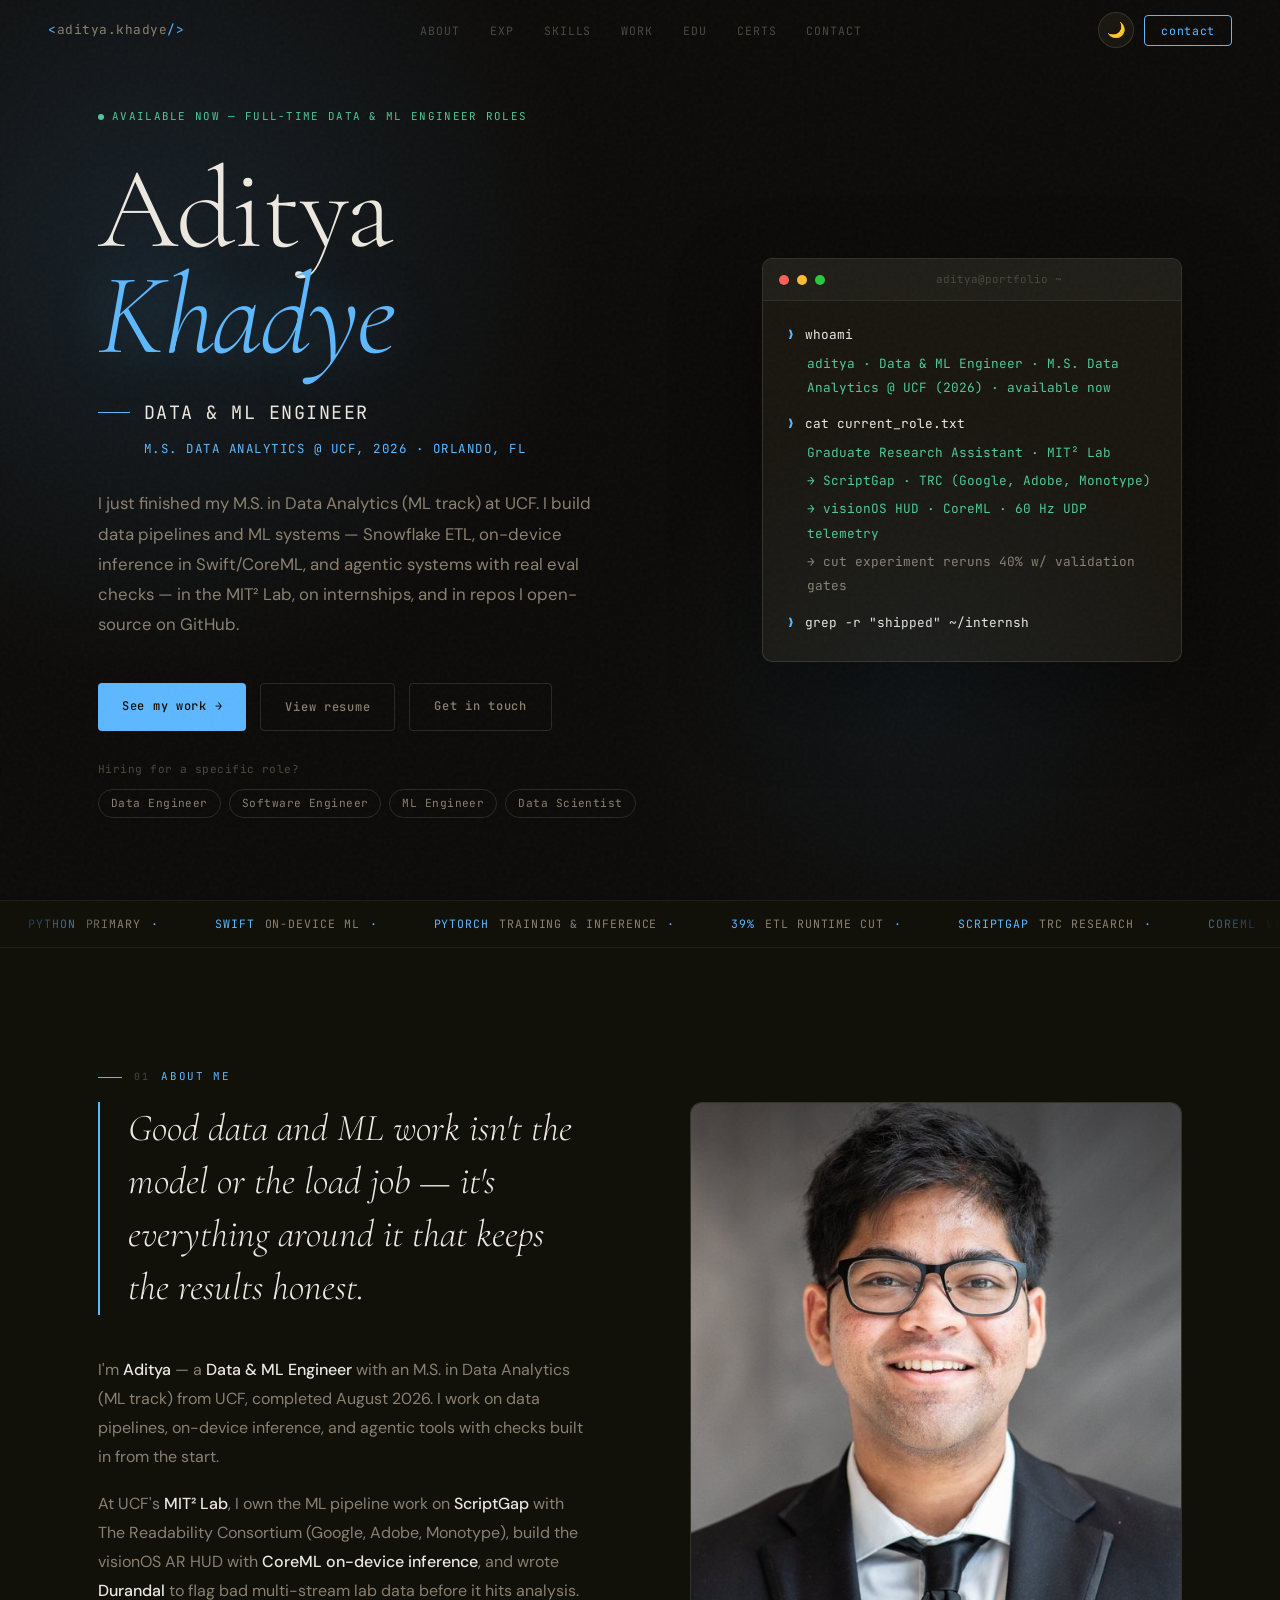
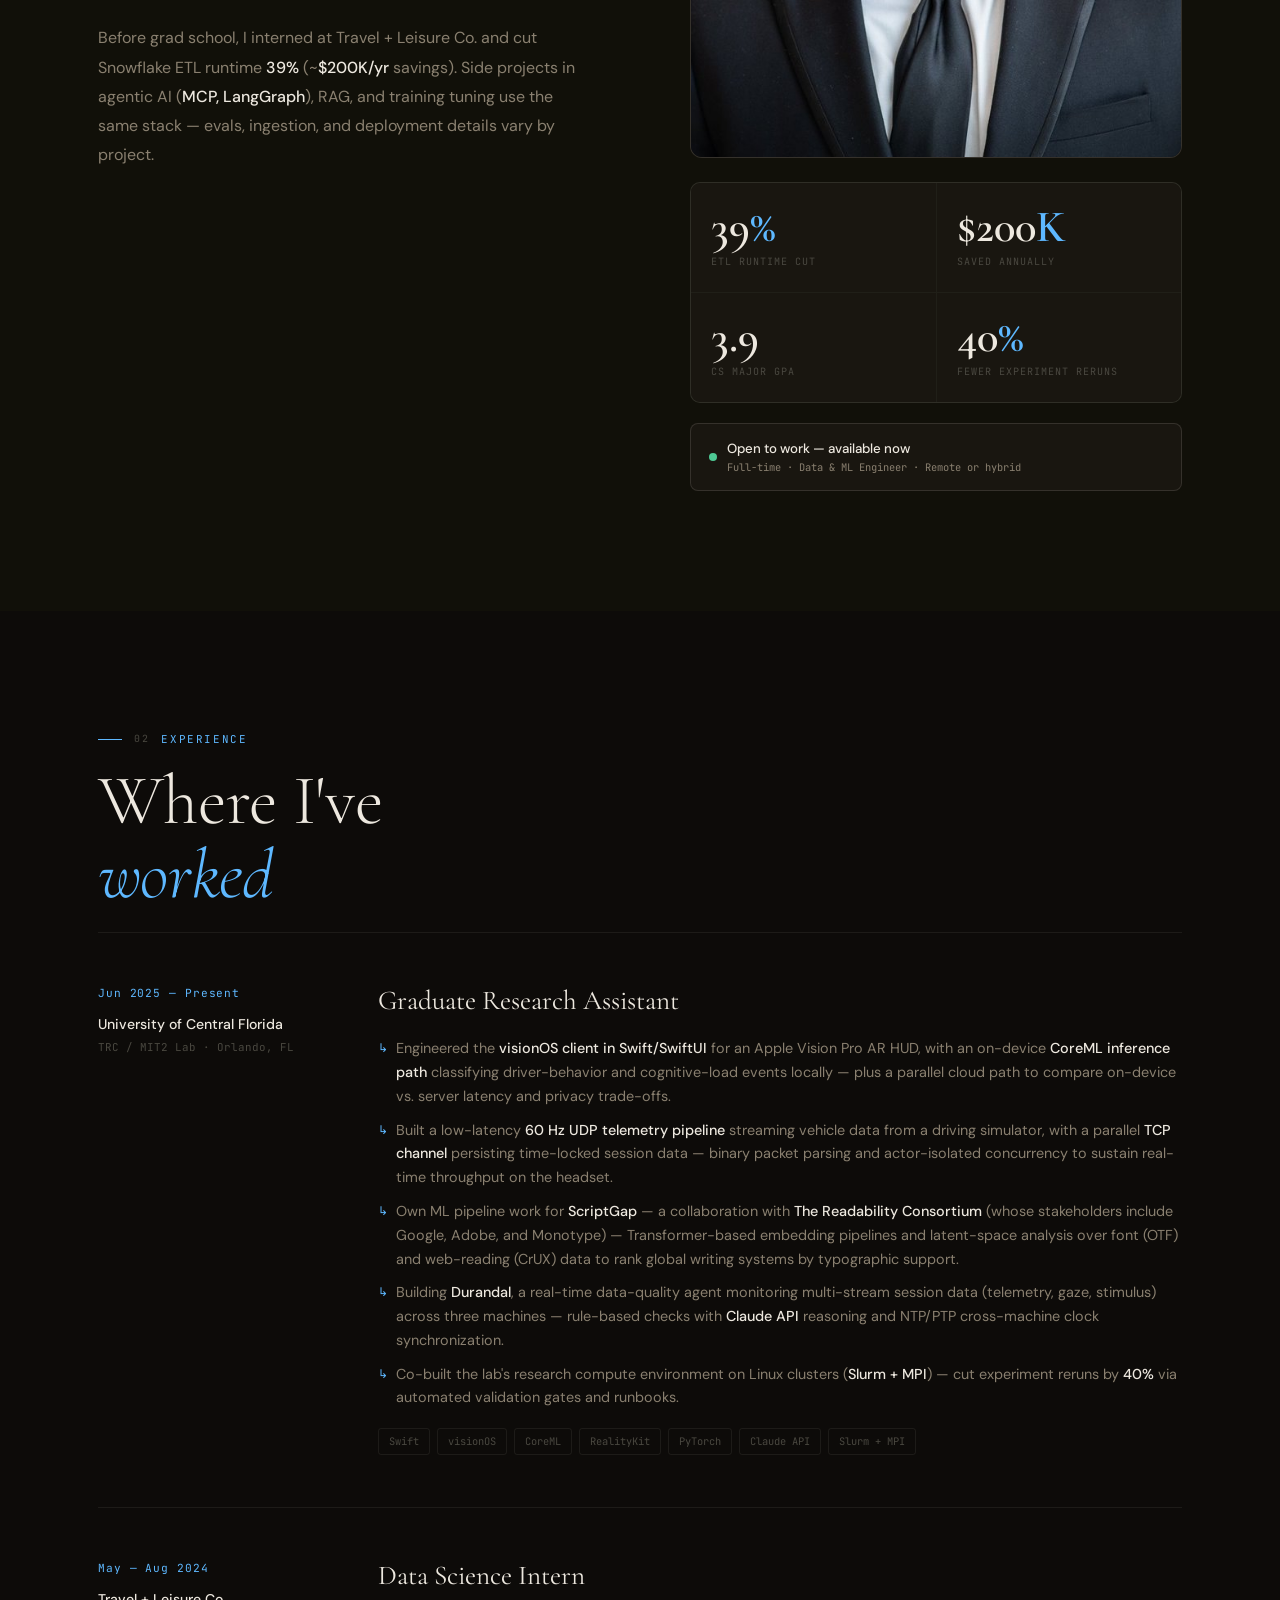
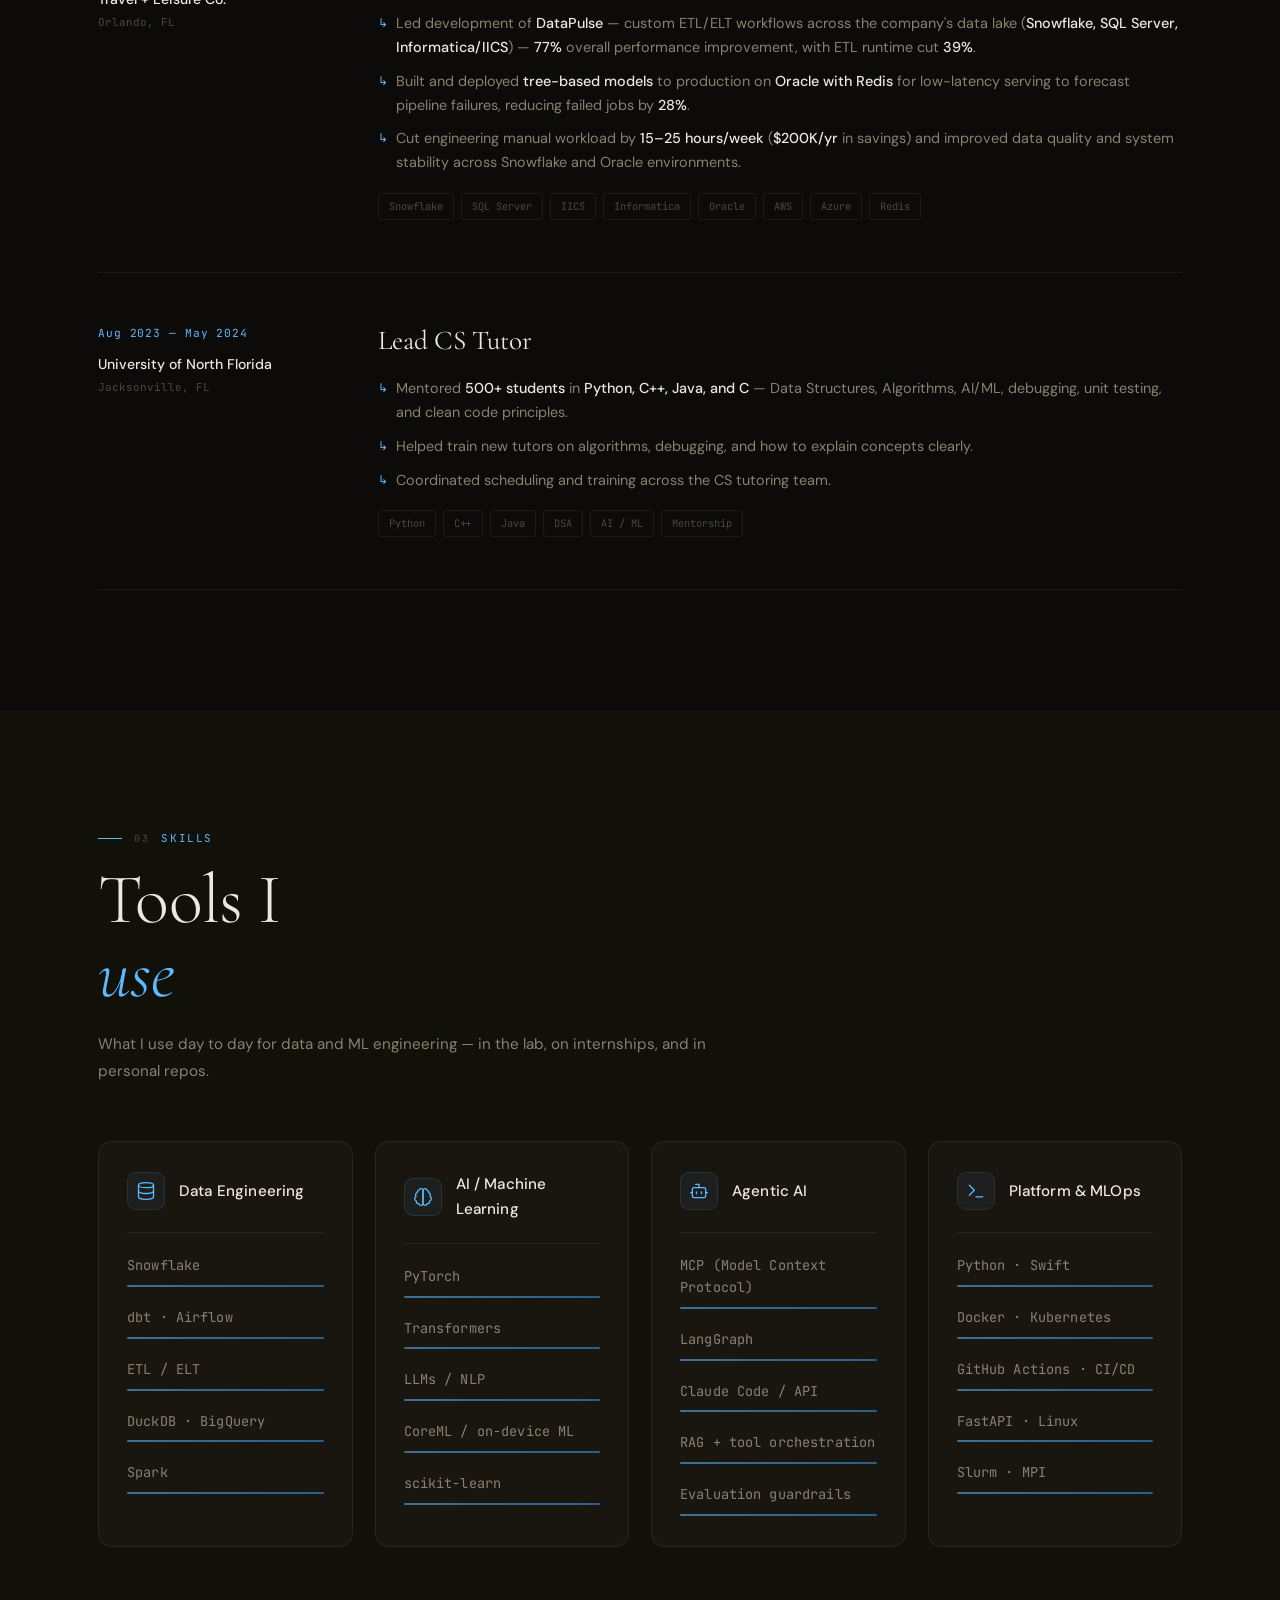
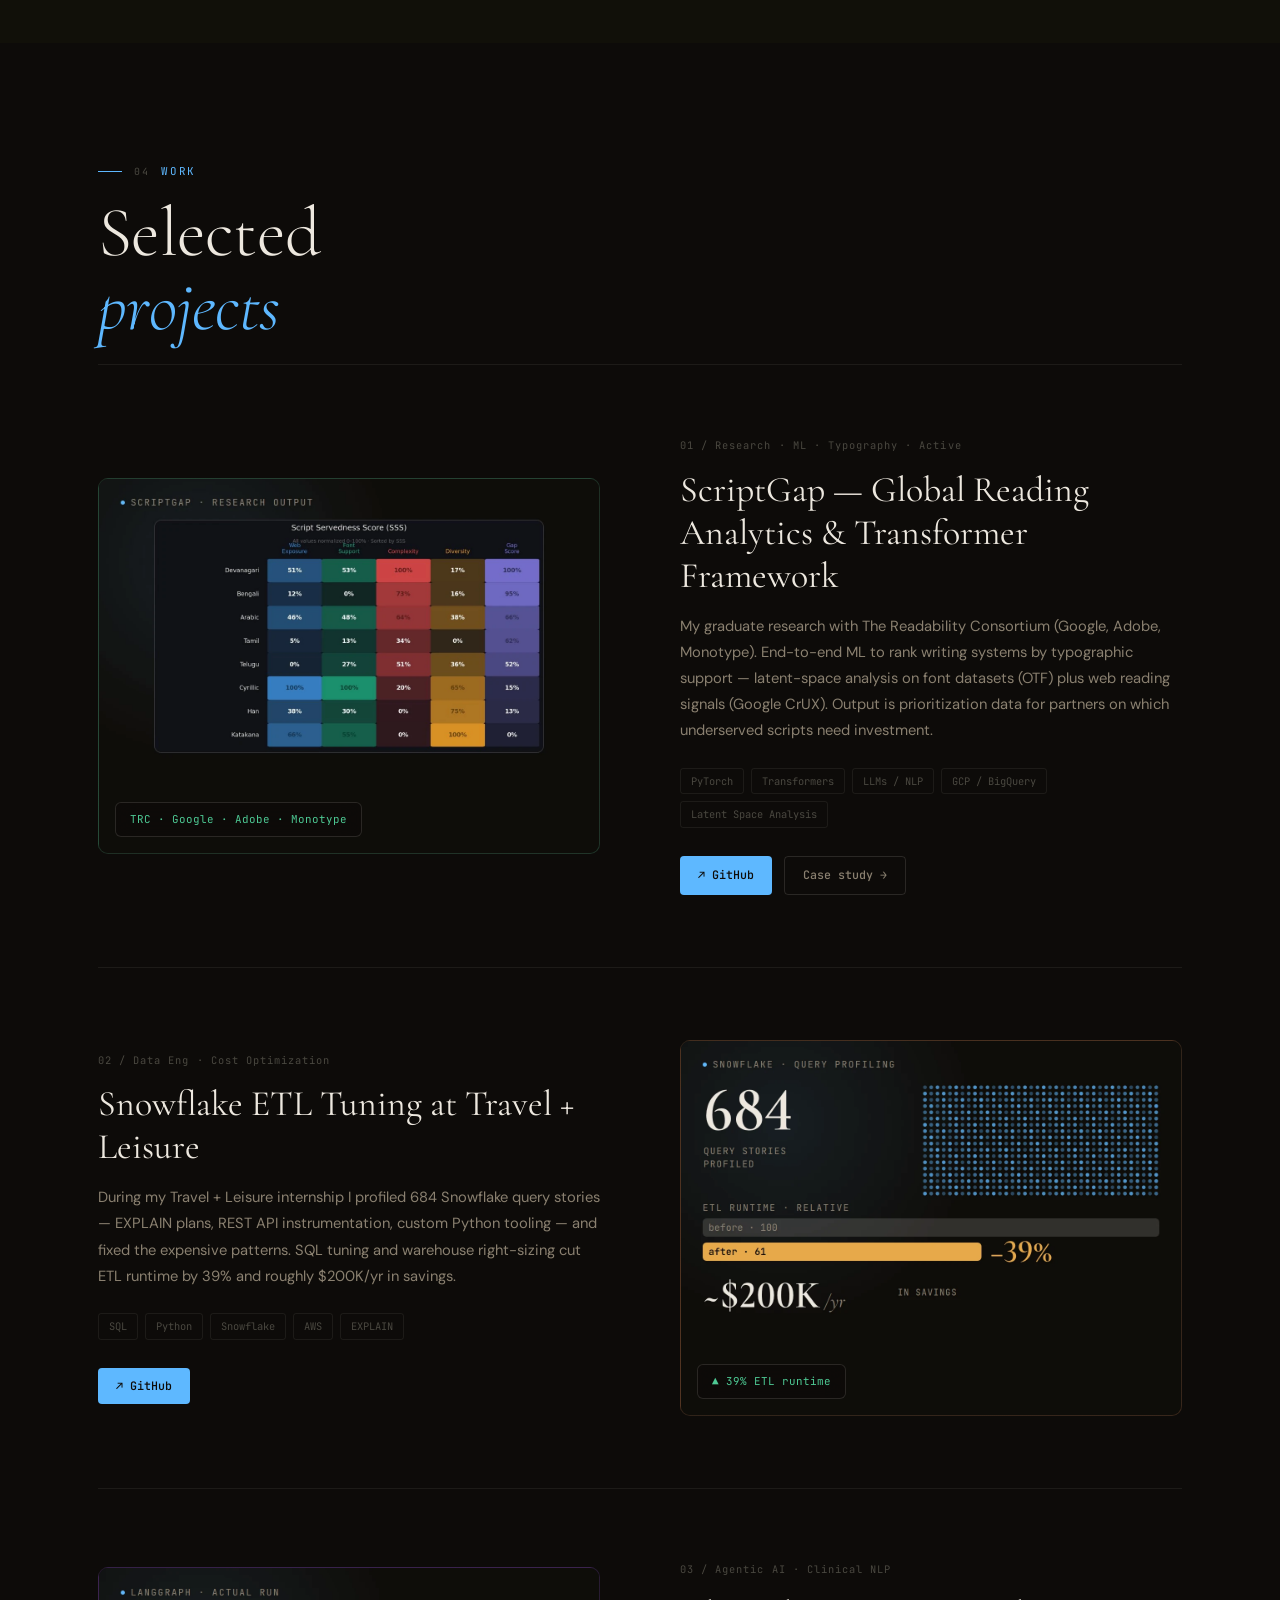
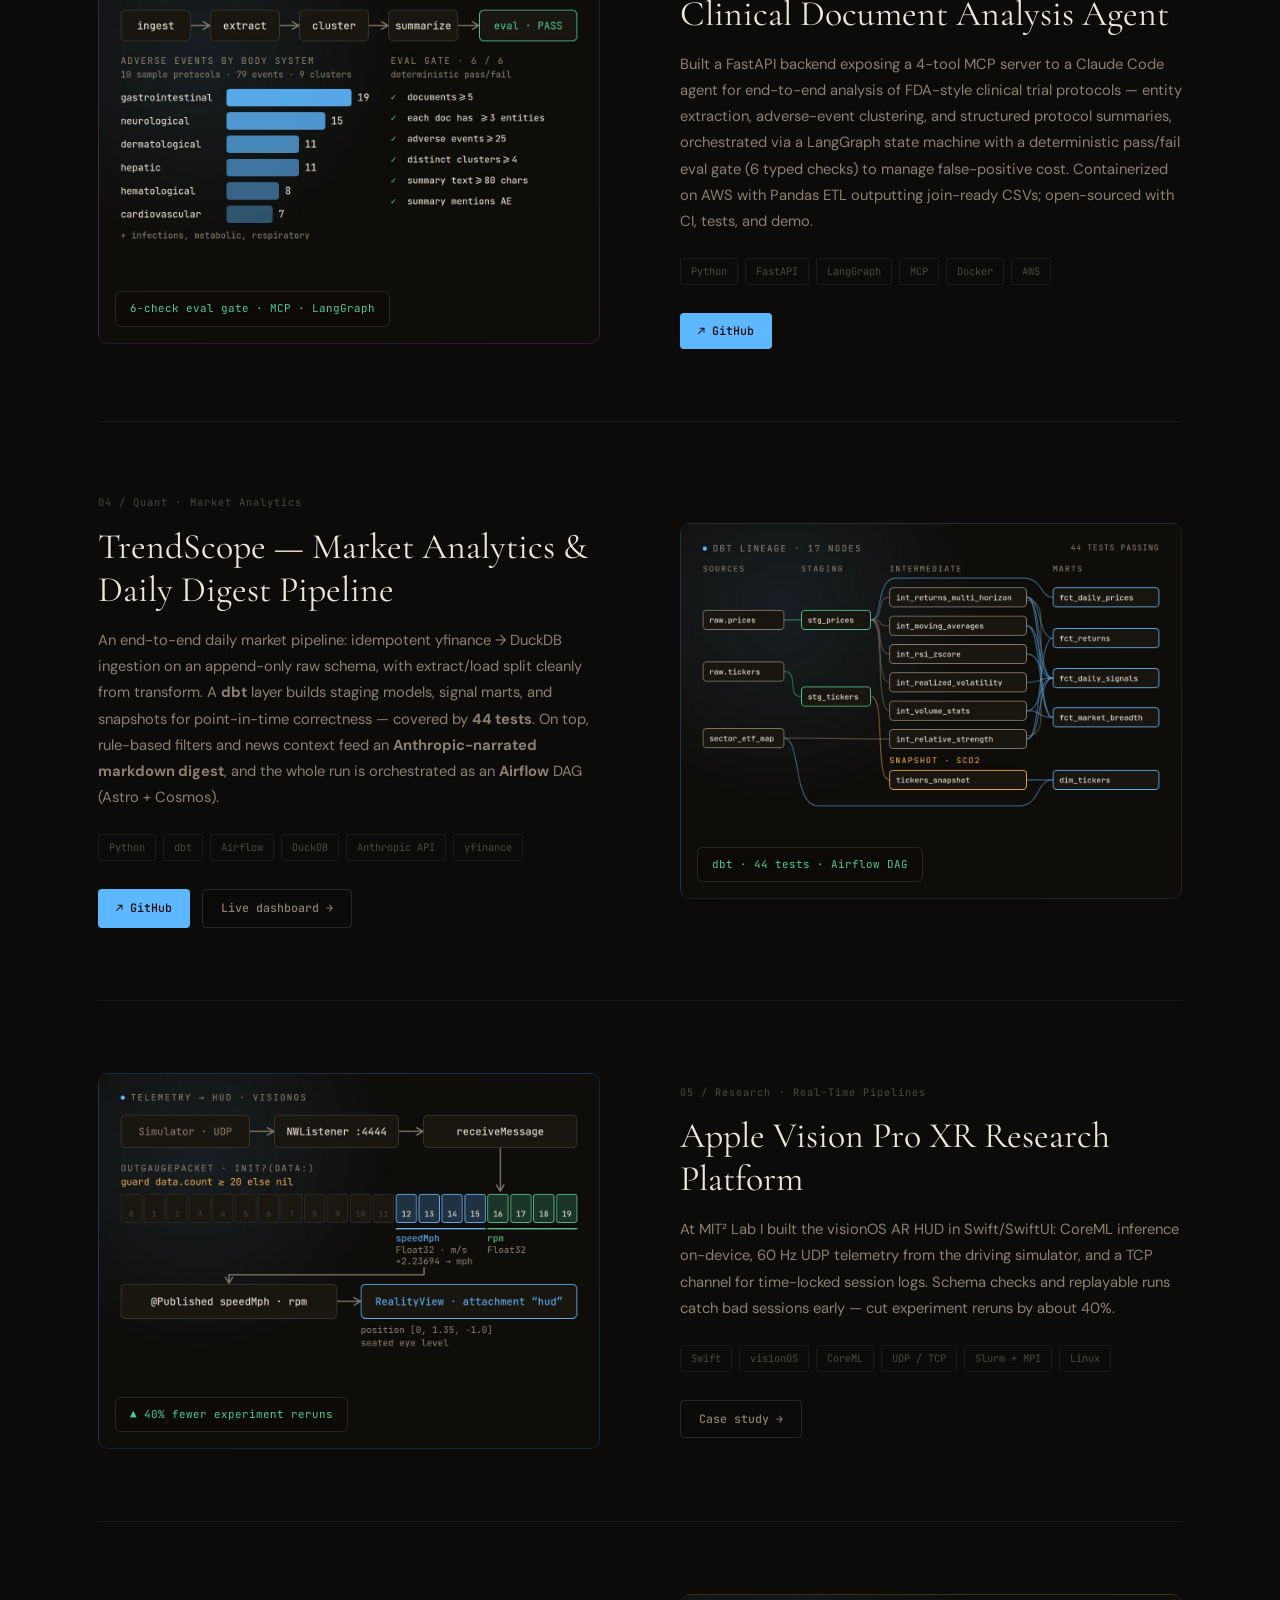
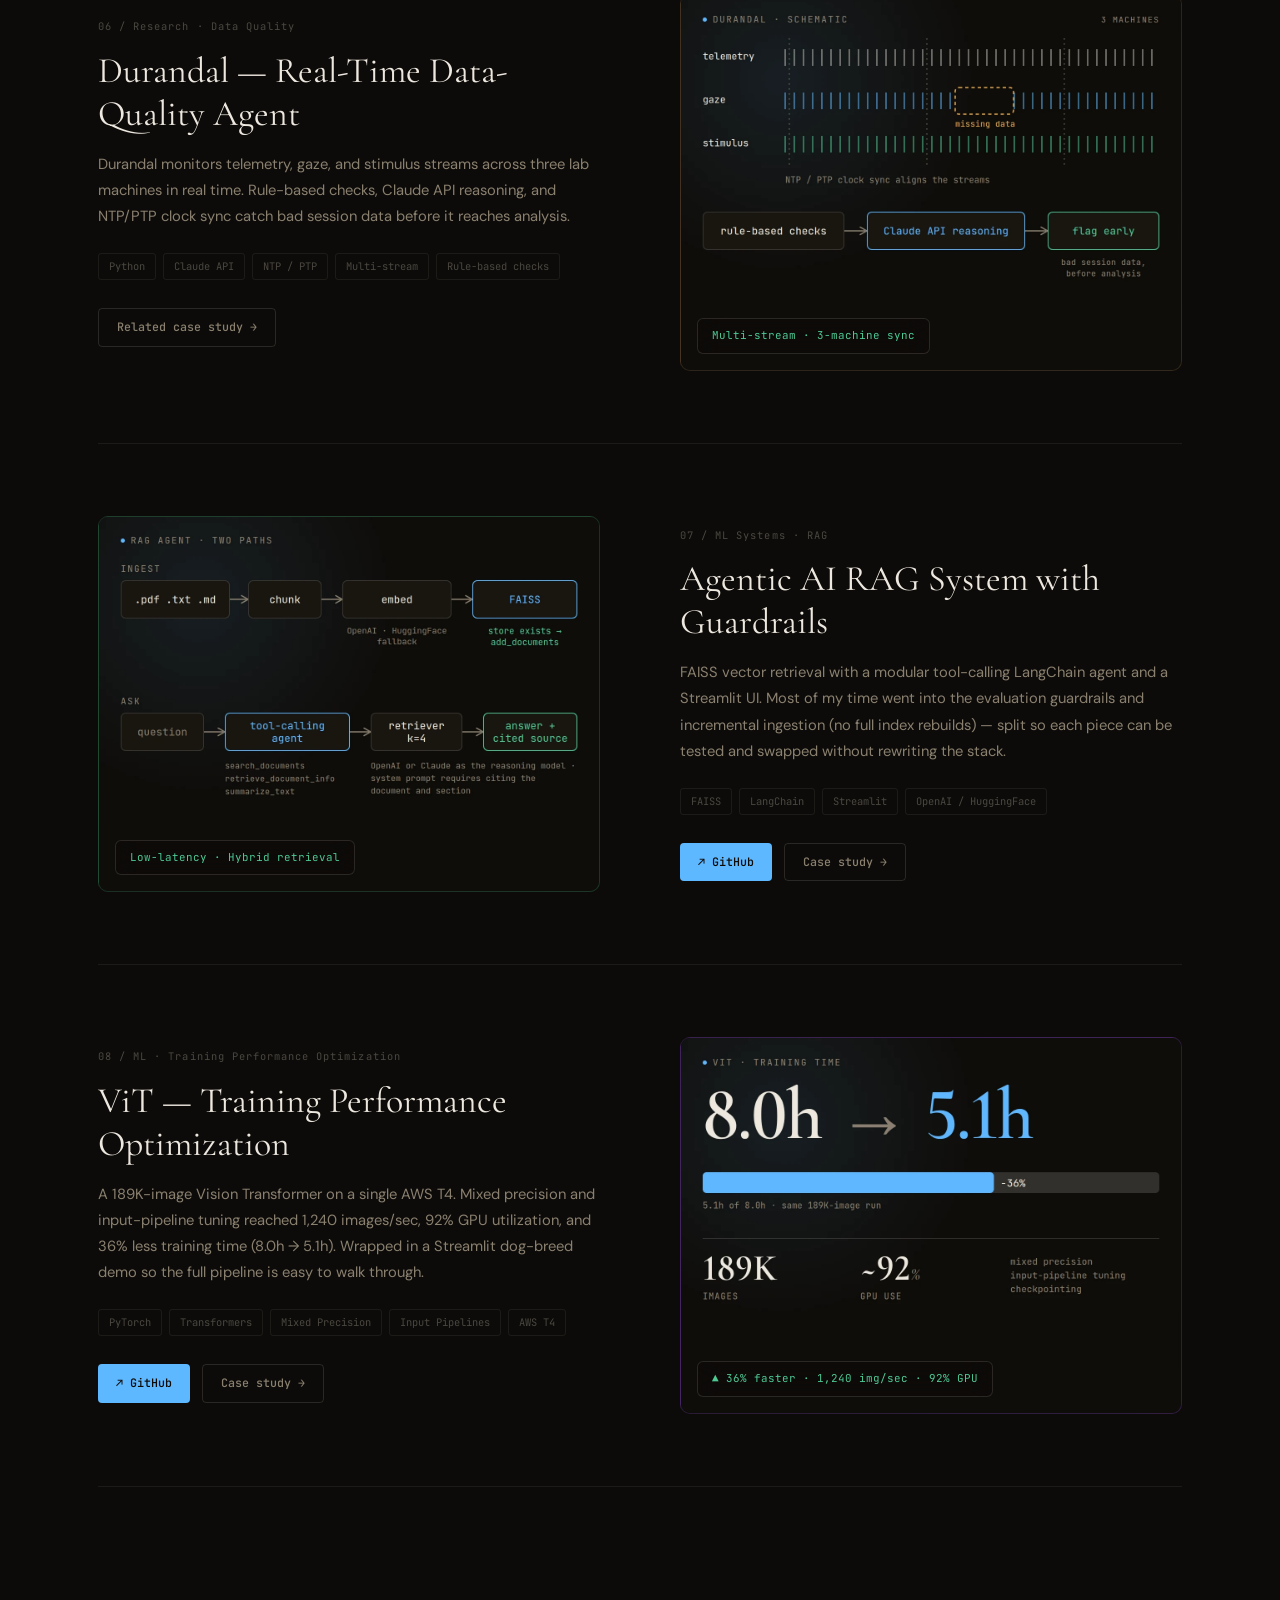
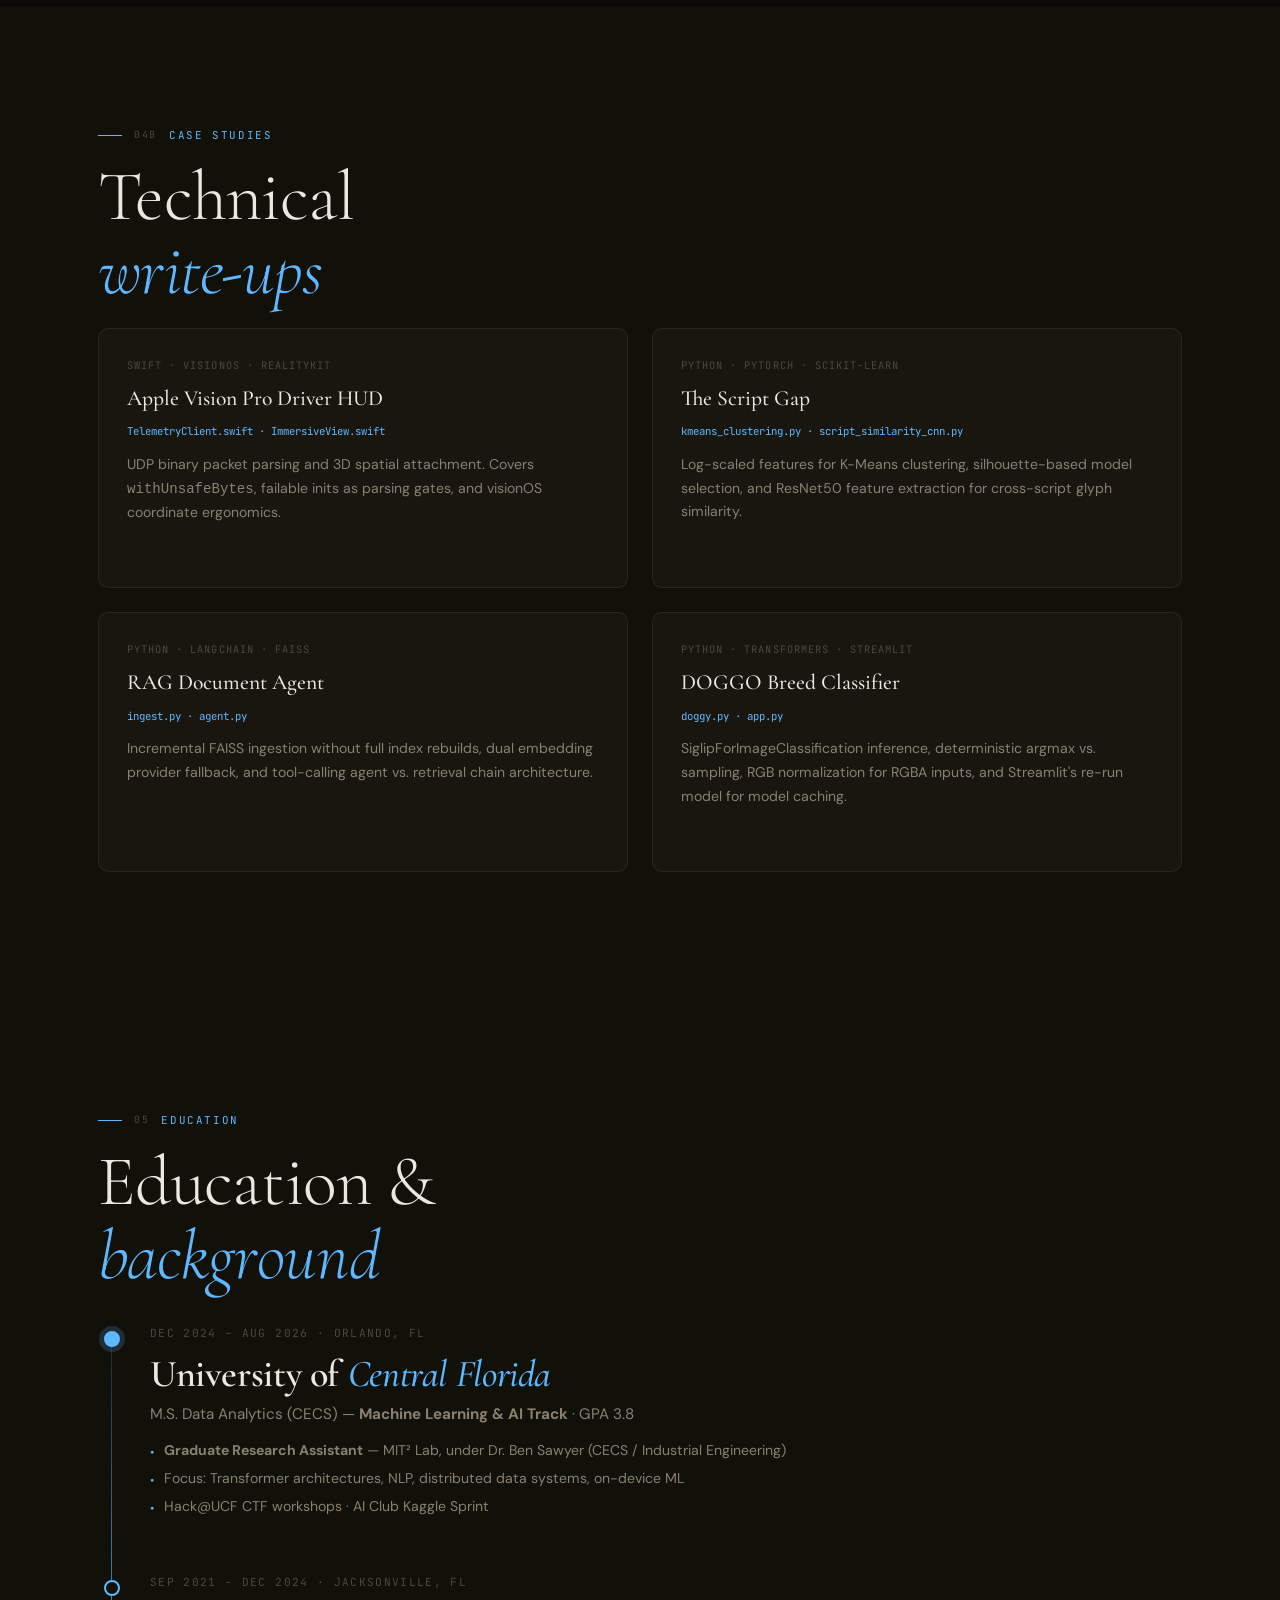
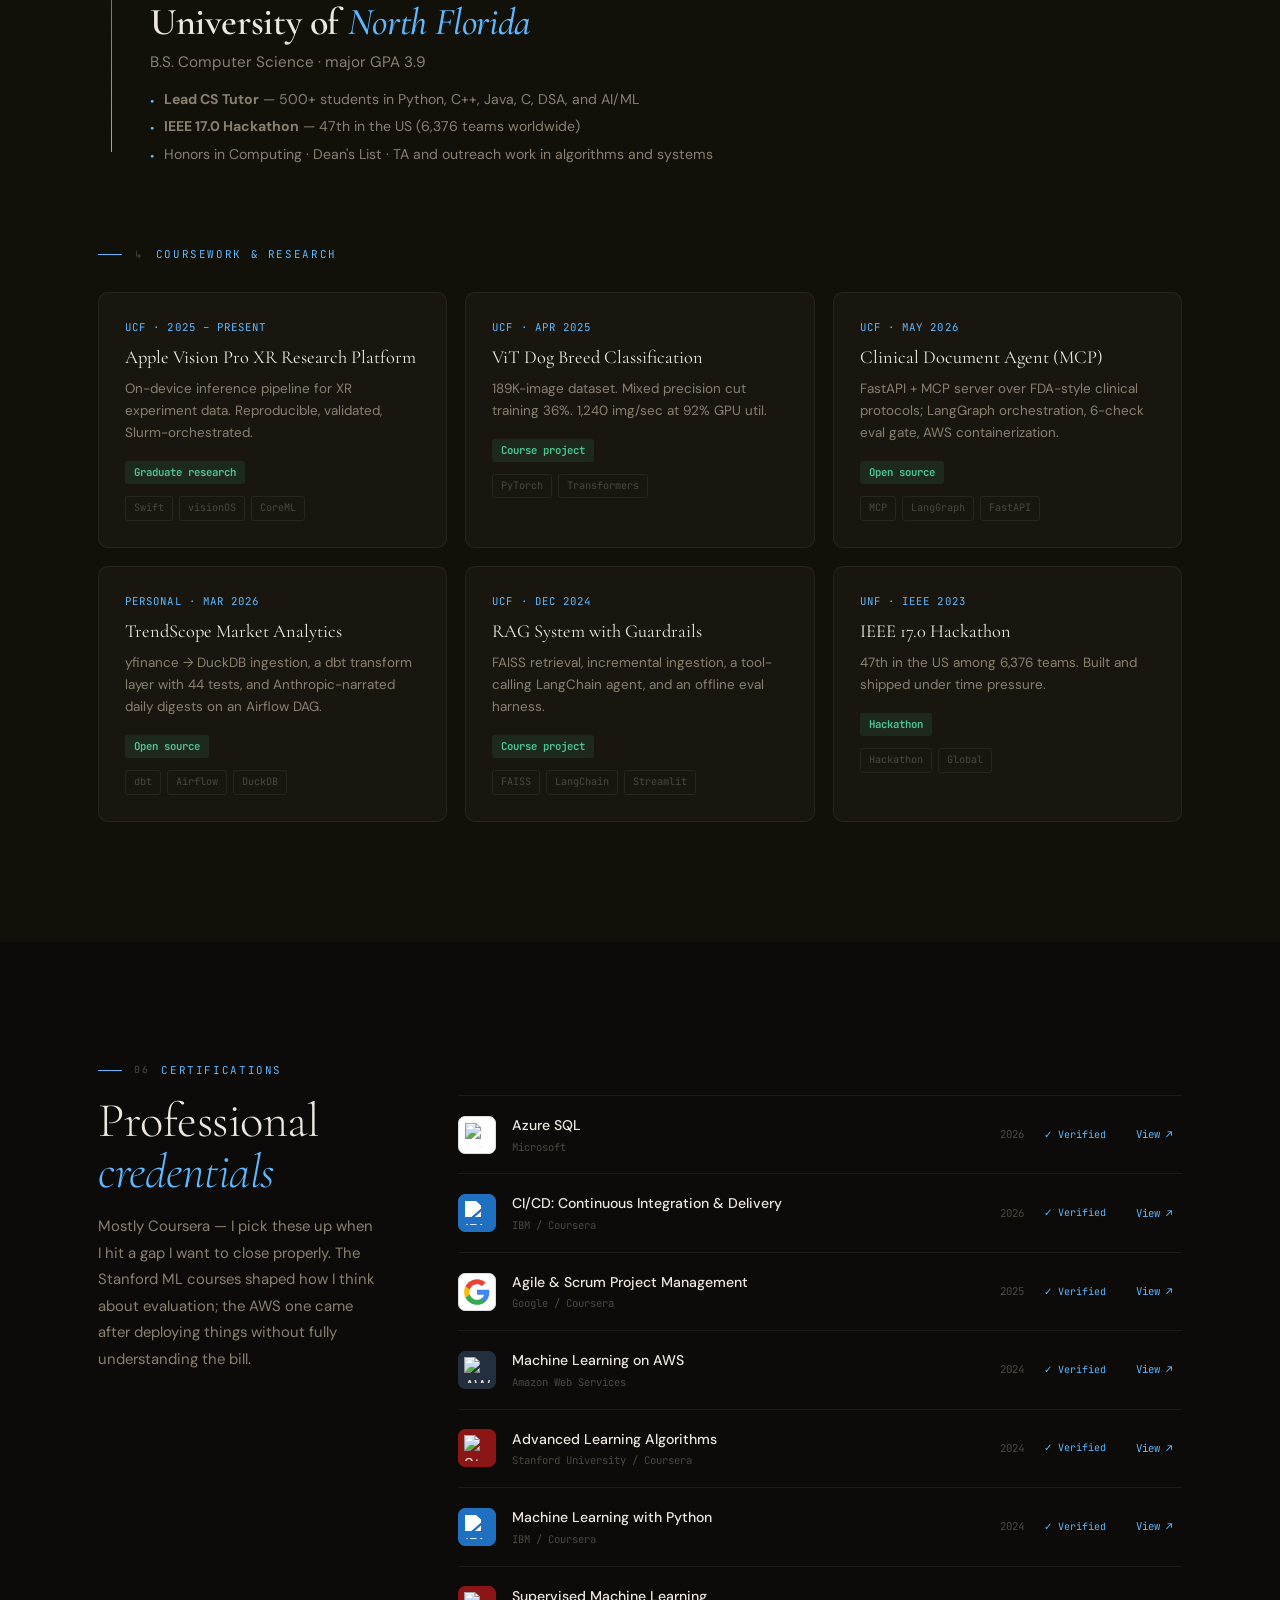
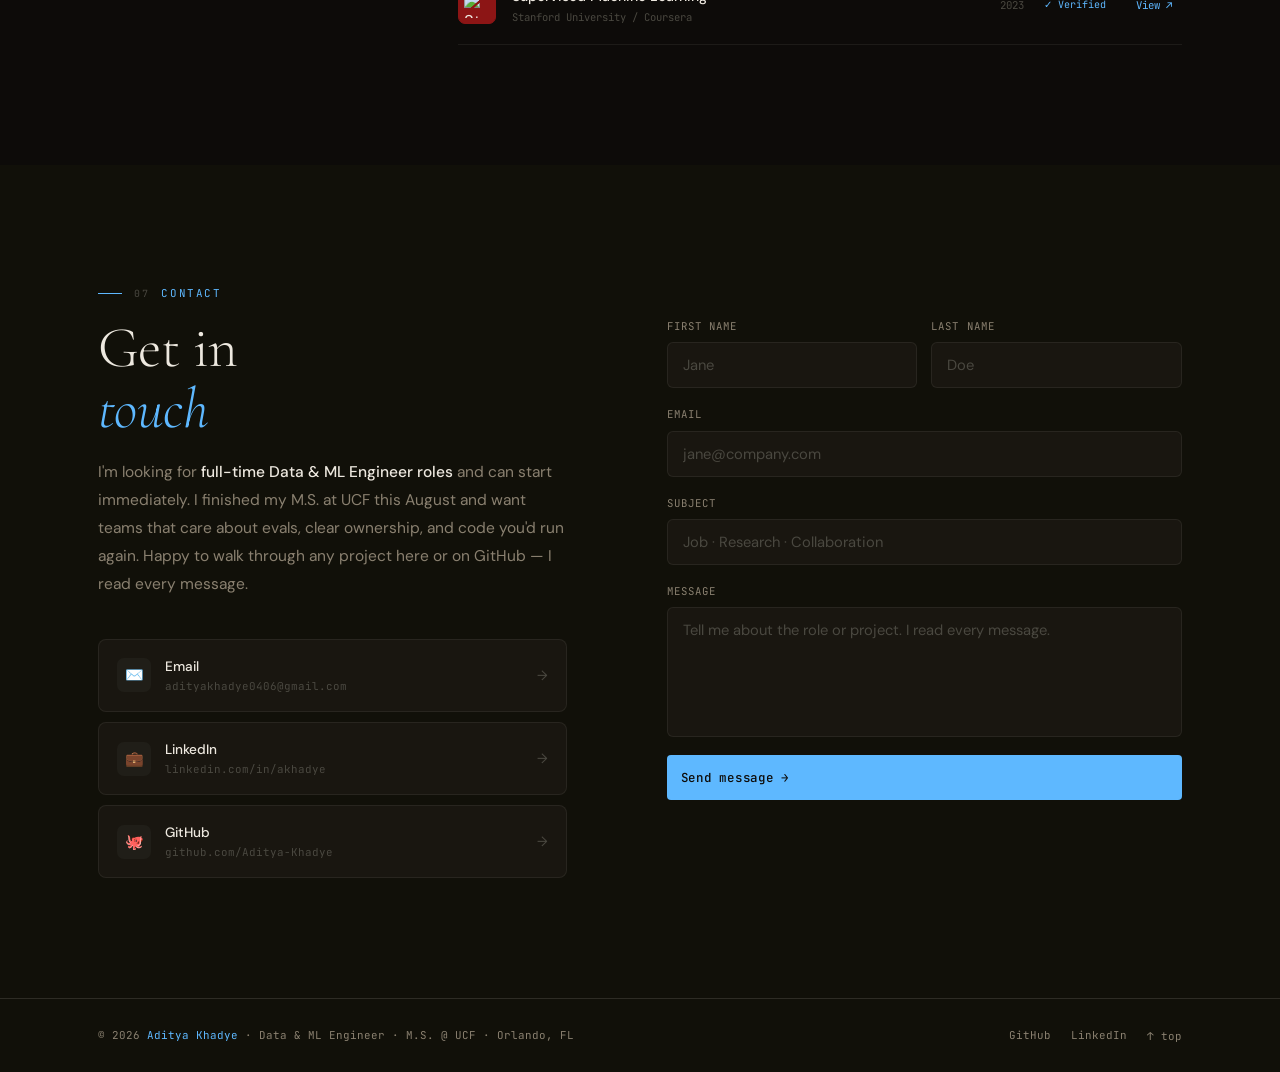
==== commit 945cb6f0: "Replace emoji project images with real visuals Every project card used a generic emoji as its image." ====
--- a/index.html
+++ b/index.html
@@ -529,7 +529,7 @@
 .proj-visual{transition:transform var(--tr)}
 .proj-row:hover .proj-visual{transform:scale(1.01)}
 
-.proj-emoji{font-size:72px;filter:drop-shadow(0 0 40px rgba(255,255,255,.15))}
+.proj-img{position:absolute;inset:0;width:100%;height:100%;object-fit:cover;display:block}
 .proj-metric-badge{
   position:absolute;bottom:16px;left:16px;
   background:rgba(13,11,9,.85);border:1px solid var(--border2);
@@ -1088,7 +1088,7 @@
     <div id="proj-list">
       <div data-p="scriptgap" class="proj-row reveal">
         <div class="proj-visual pv5">
-          <div class="proj-emoji">✍️</div>
+          <img class="proj-img" src="assets/projects/scriptgap.webp" width="1200" height="900" loading="lazy" decoding="async" alt="Heatmap from ScriptGap's research scoring eight writing systems on web exposure, font support, complexity, diversity and gap score; Devanagari has the largest gap at 100%."/>
           <div class="proj-metric-badge">TRC · Google · Adobe · Monotype</div>
         </div>
         <div class="proj-info">
@@ -1107,7 +1107,7 @@
 
       <div data-p="visionos" class="proj-row flip reveal d1">
         <div class="proj-visual pv1">
-          <div class="proj-emoji">🥽</div>
+          <img class="proj-img" src="assets/projects/visionos.webp" width="1200" height="900" loading="lazy" decoding="async" alt="Data path of the Vision Pro HUD: simulator UDP into an NWListener on port 4444, speed and RPM read from bytes 12 to 19 of each packet, published to a RealityView attachment anchored at 0, 1.35, minus 1.0."/>
           <div class="proj-metric-badge">▲ 40% fewer experiment reruns</div>
         </div>
         <div class="proj-info">
@@ -1125,7 +1125,7 @@
 
       <div data-p="clinical" class="proj-row reveal d2">
         <div class="proj-visual pv6">
-          <div class="proj-emoji">🏥</div>
+          <img class="proj-img" src="assets/projects/clinical.webp" width="1200" height="900" loading="lazy" decoding="async" alt="The LangGraph workflow ingest, extract, cluster, summarize, eval, with an actual run: 79 adverse events in 9 body-system clusters across 10 sample protocols, and all 6 eval-gate checks passing."/>
           <div class="proj-metric-badge">6-check eval gate · MCP · LangGraph</div>
         </div>
         <div class="proj-info">
@@ -1143,7 +1143,7 @@
 
       <div data-p="rag" class="proj-row flip reveal d3">
         <div class="proj-visual pv3">
-          <div class="proj-emoji">🔍</div>
+          <img class="proj-img" src="assets/projects/rag.webp" width="1200" height="900" loading="lazy" decoding="async" alt="RAG agent paths: PDF, text and Markdown files are chunked and embedded into a FAISS index that adds to an existing store; questions go through a tool-calling agent and a top-4 retriever to an answer with a cited source."/>
           <div class="proj-metric-badge">Low-latency · Hybrid retrieval</div>
         </div>
         <div class="proj-info">
@@ -1162,7 +1162,7 @@
 
       <div data-p="durandal" class="proj-row reveal d4">
         <div class="proj-visual pv8">
-          <div class="proj-emoji">🛡️</div>
+          <img class="proj-img" src="assets/projects/durandal.webp" width="1200" height="900" loading="lazy" decoding="async" alt="Schematic of Durandal: telemetry, gaze and stimulus streams aligned by NTP and PTP clock sync, with a gap in the gaze stream, passing through rule-based checks and Claude API reasoning to flag bad session data before analysis."/>
           <div class="proj-metric-badge">Multi-stream · 3-machine sync</div>
         </div>
         <div class="proj-info">
@@ -1180,7 +1180,7 @@
 
       <div data-p="vit" class="proj-row flip reveal d5">
         <div class="proj-visual pv2">
-          <div class="proj-emoji">🐕</div>
+          <img class="proj-img" src="assets/projects/vit.webp" width="1200" height="900" loading="lazy" decoding="async" alt="Vision Transformer training time cut from 8.0 hours to 5.1 hours, 36 percent less, on 189 thousand images at about 92 percent GPU use."/>
           <div class="proj-metric-badge">▲ 36% faster · 1,240 img/sec · 92% GPU</div>
         </div>
         <div class="proj-info">
@@ -1199,7 +1199,7 @@
 
       <div data-p="snowflake" class="proj-row reveal d6">
         <div class="proj-visual pv4">
-          <div class="proj-emoji">❄️</div>
+          <img class="proj-img" src="assets/projects/snowflake.webp" width="1200" height="900" loading="lazy" decoding="async" alt="684 query stories profiled, drawn as a grid of 684 dots; ETL runtime cut from 100 to 61 in relative terms, down 39 percent; about 200 thousand dollars a year in savings."/>
           <div class="proj-metric-badge">▲ 39% ETL runtime</div>
         </div>
         <div class="proj-info">
@@ -1217,7 +1217,7 @@
 
       <div data-p="trendscope" class="proj-row flip reveal d7">
         <div class="proj-visual pv7">
-          <div class="proj-emoji">📈</div>
+          <img class="proj-img" src="assets/projects/trendscope.webp" width="1200" height="900" loading="lazy" decoding="async" alt="dbt lineage of TrendScope: raw prices, raw tickers and a sector map feed two staging models, six intermediate models and five marts, plus a tickers snapshot, with 44 tests passing."/>
           <div class="proj-metric-badge">dbt · 44 tests · Airflow DAG</div>
         </div>
         <div class="proj-info">
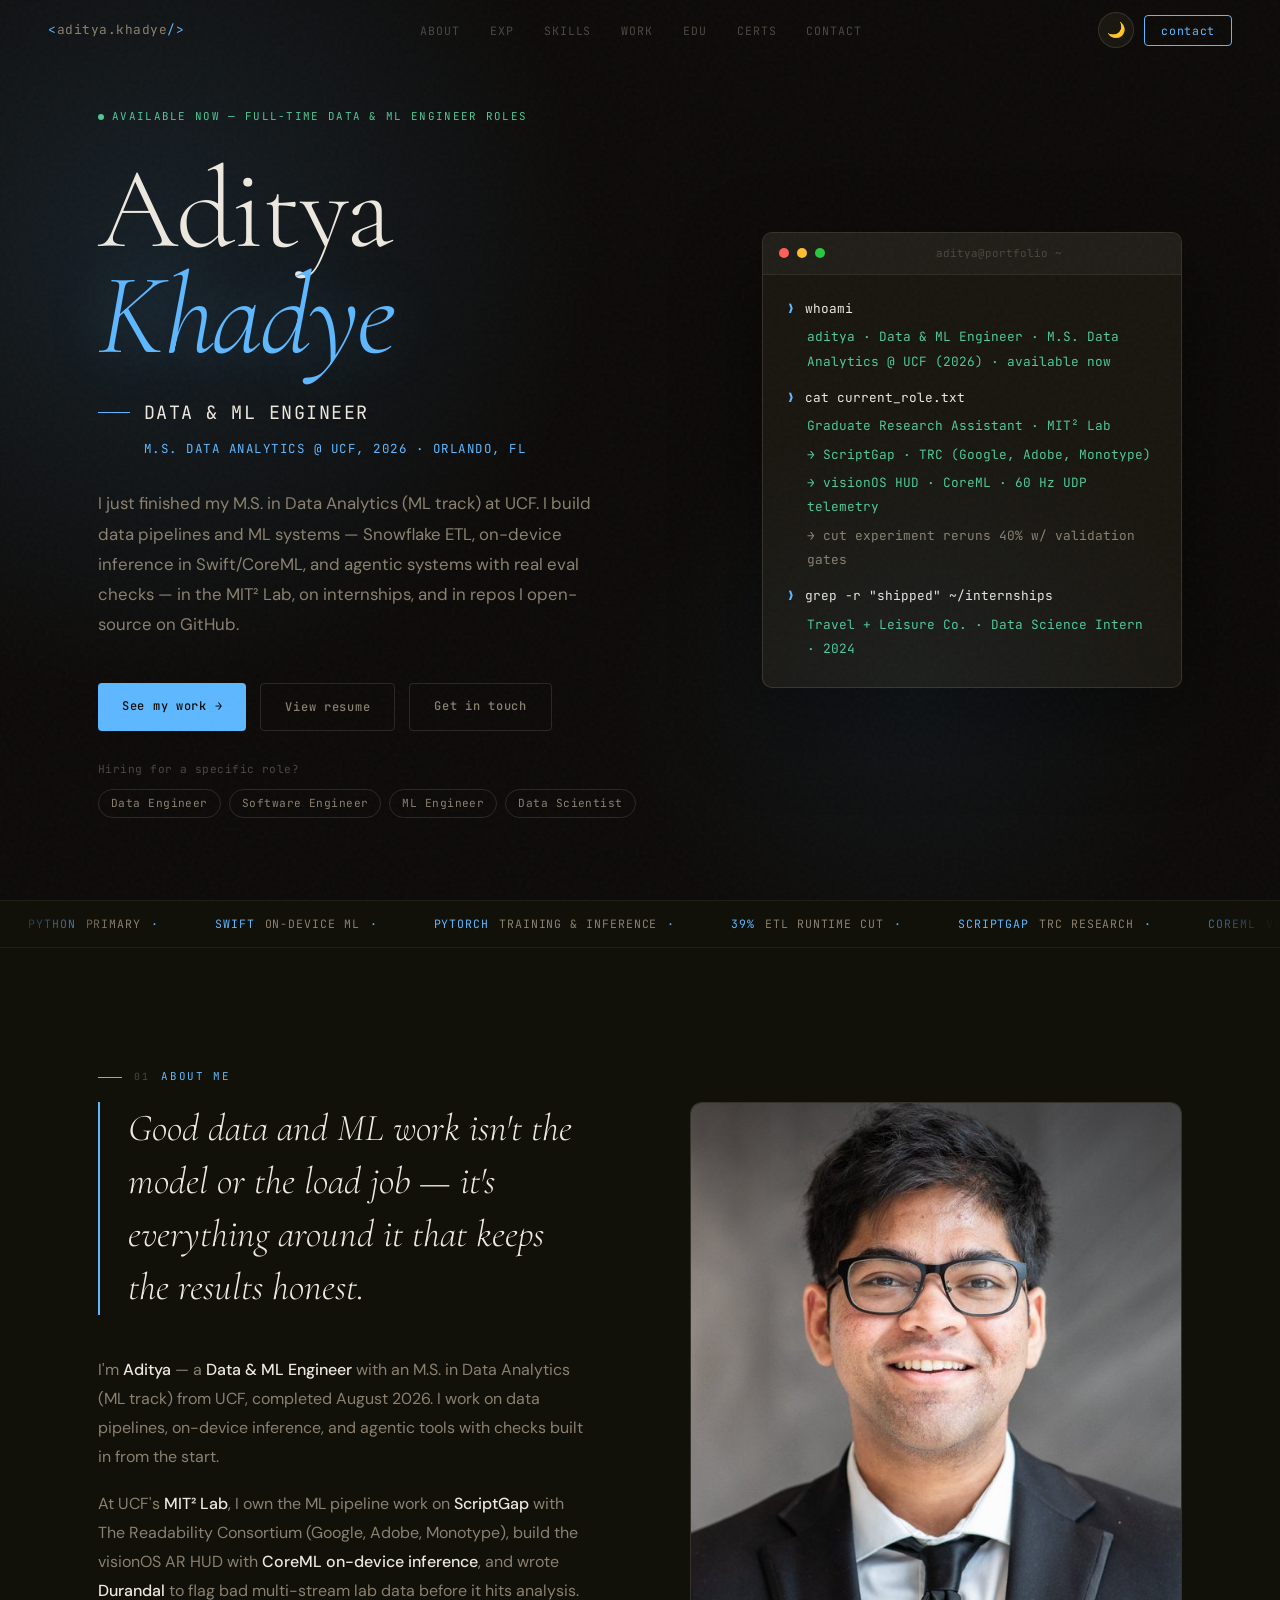
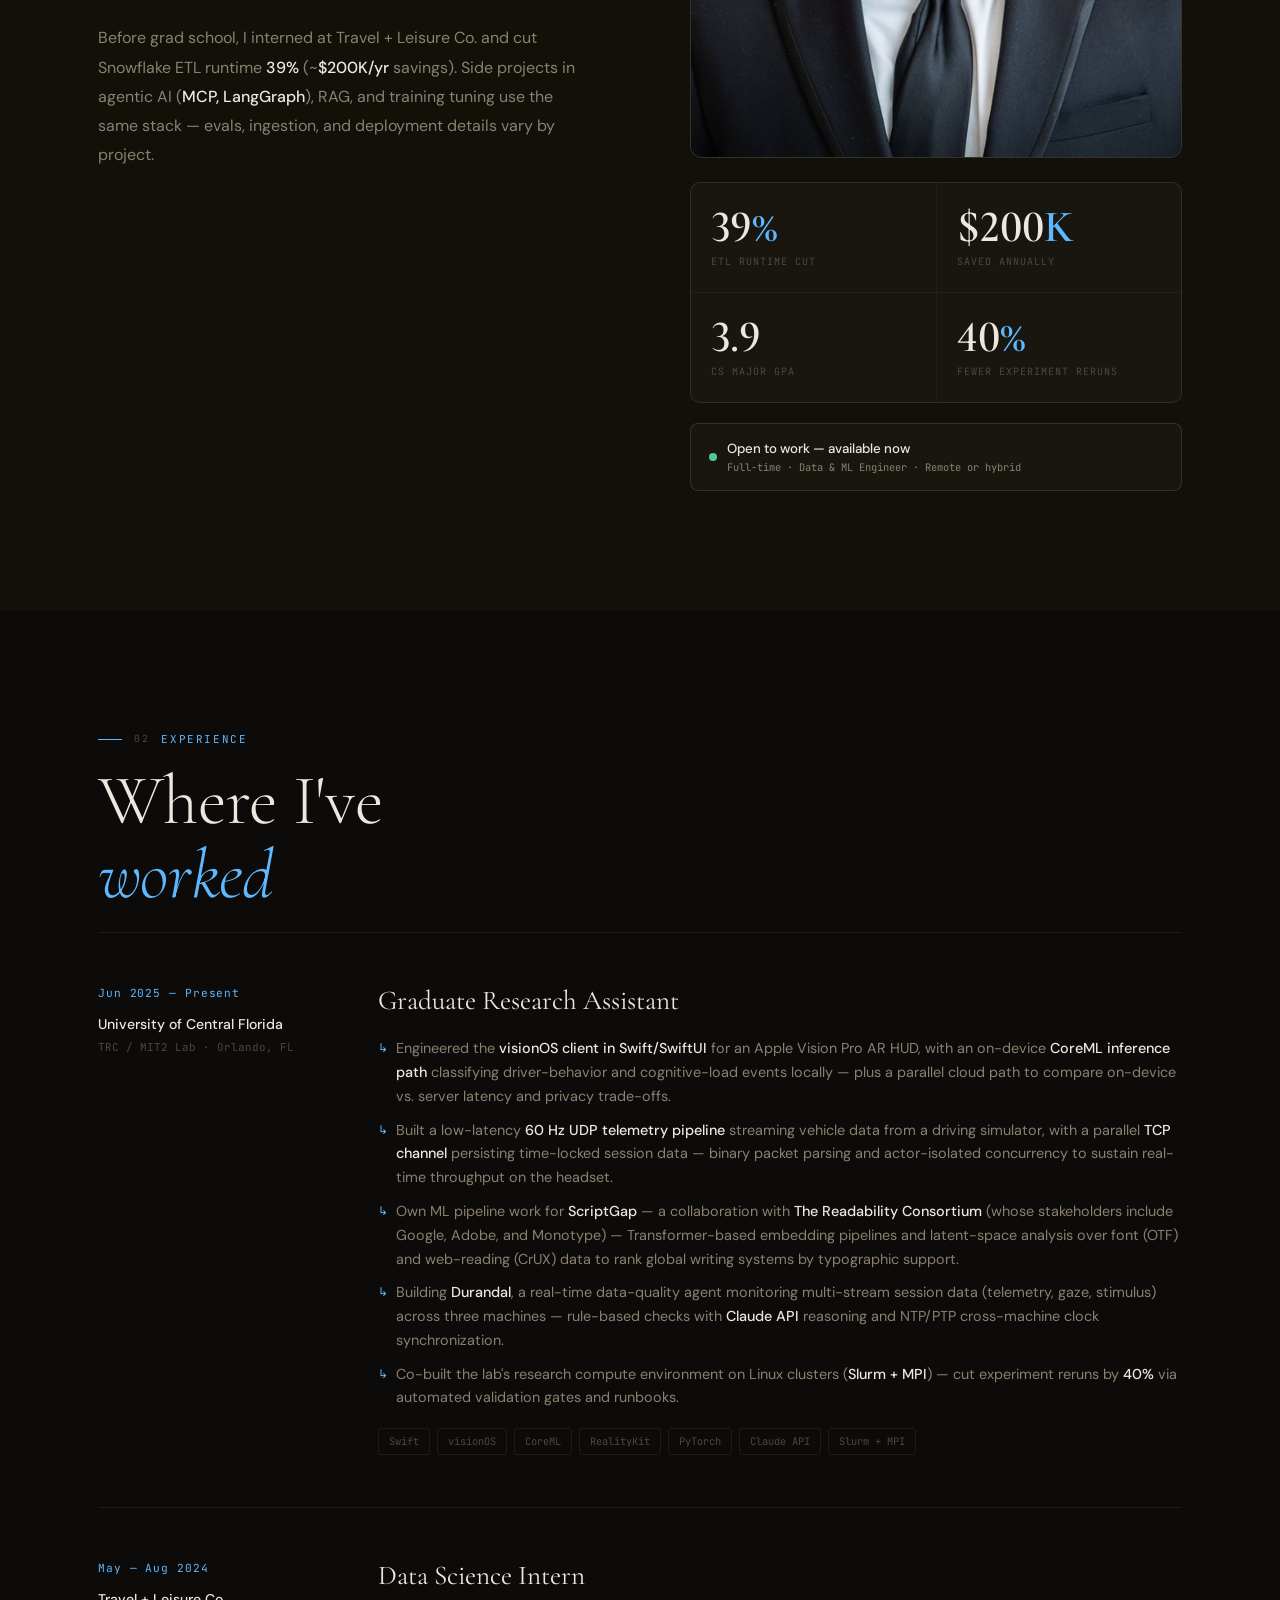
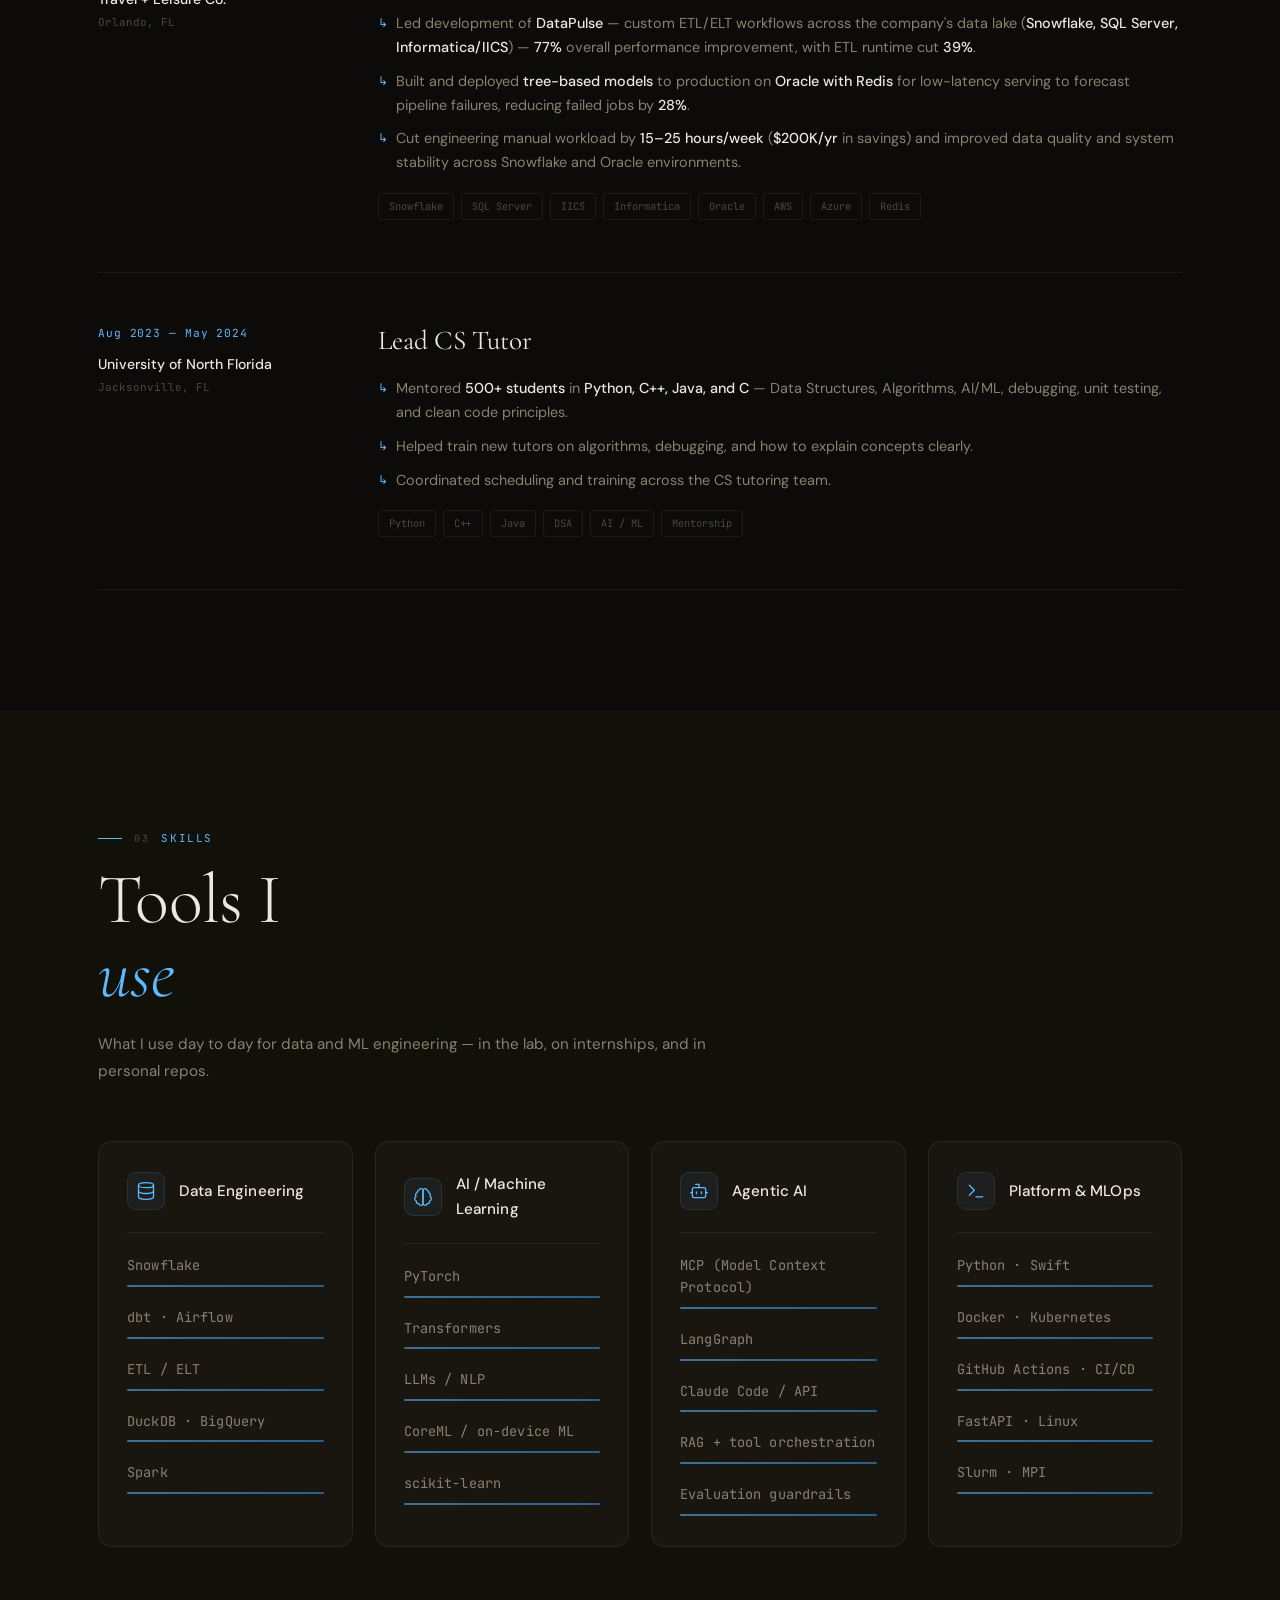
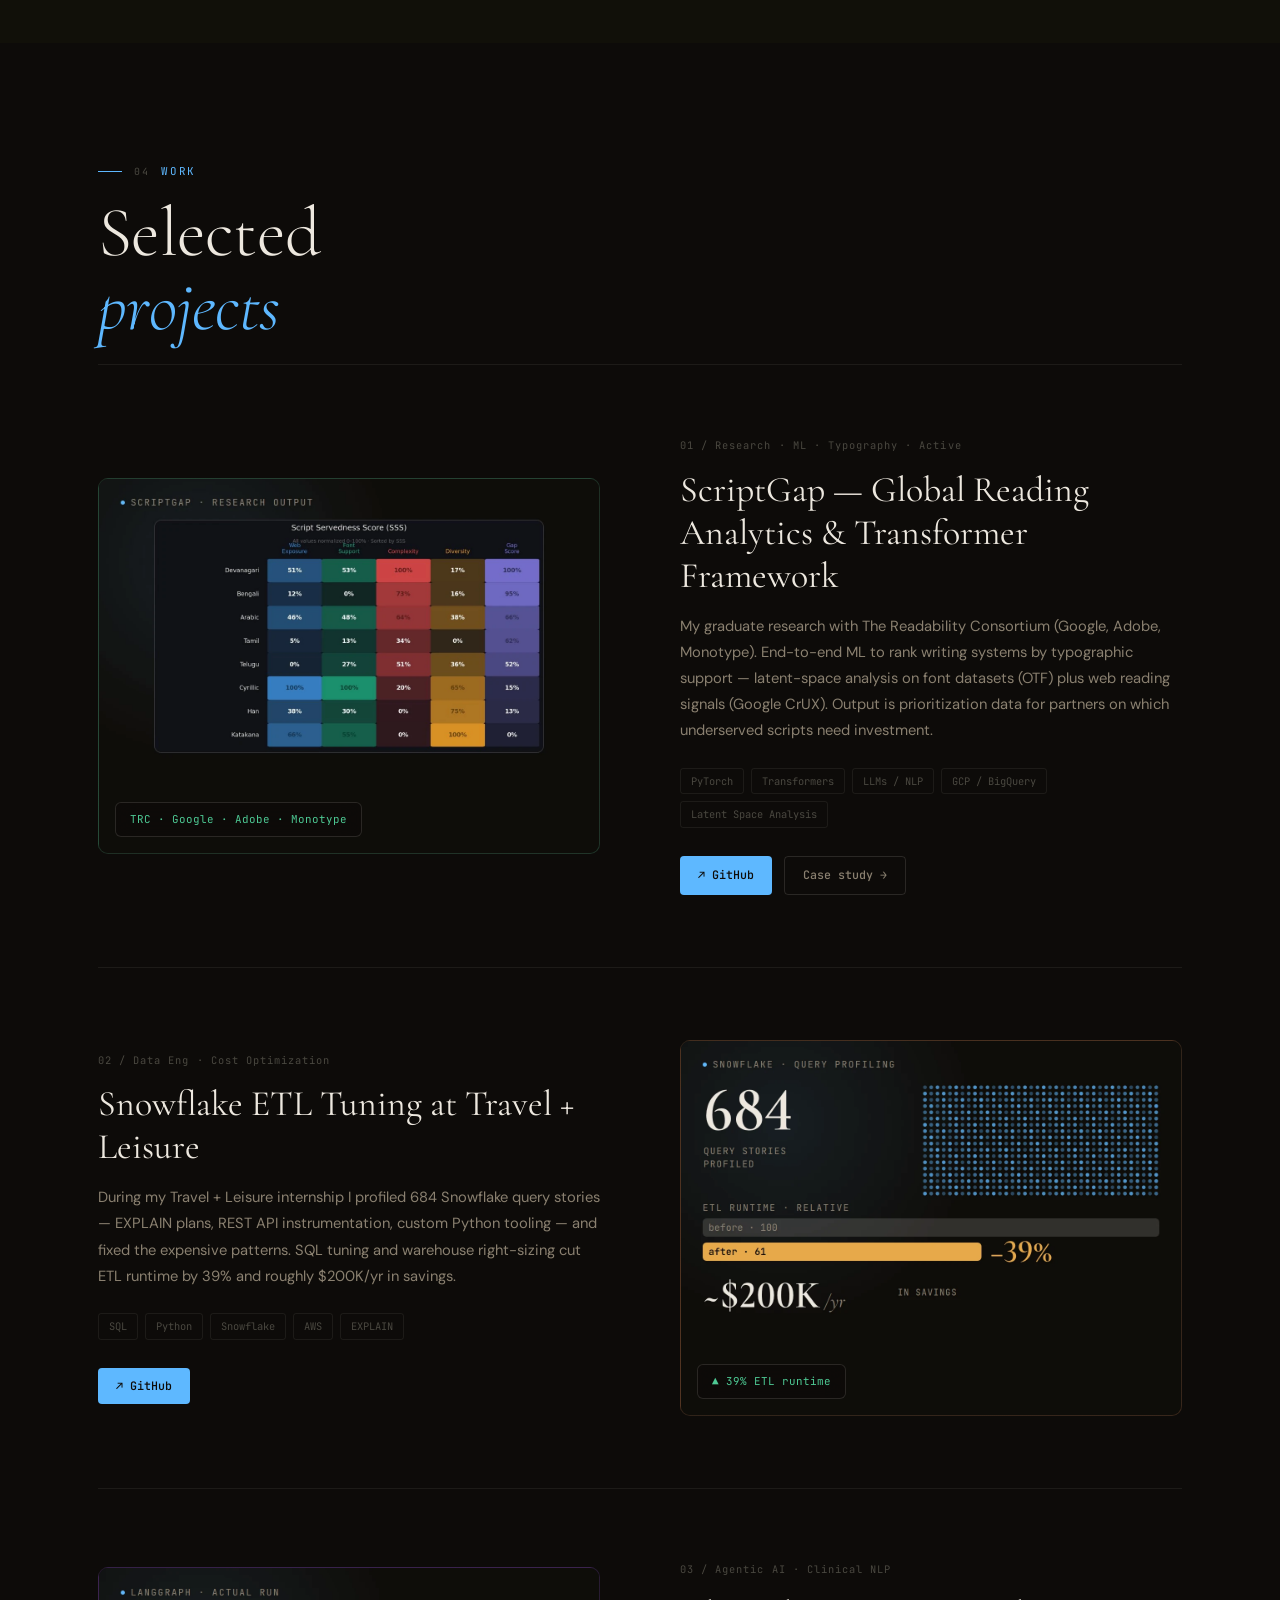
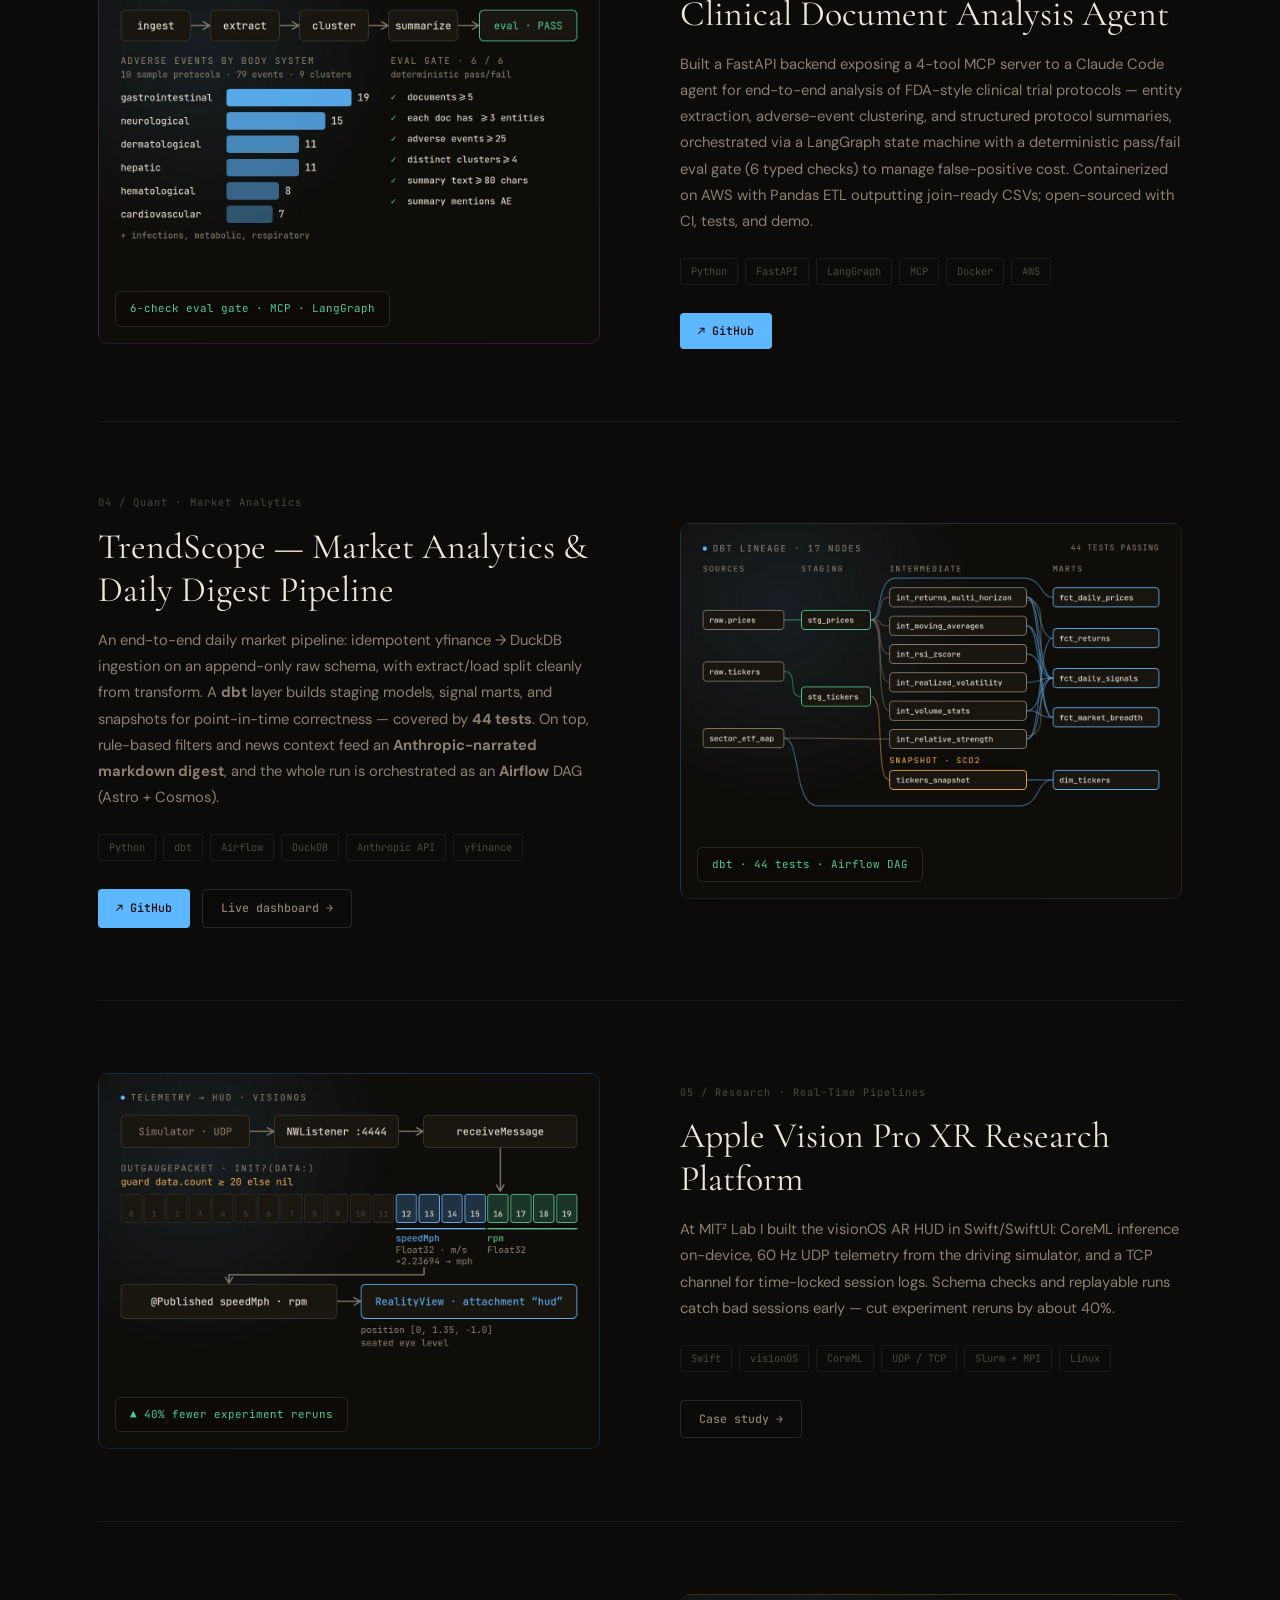
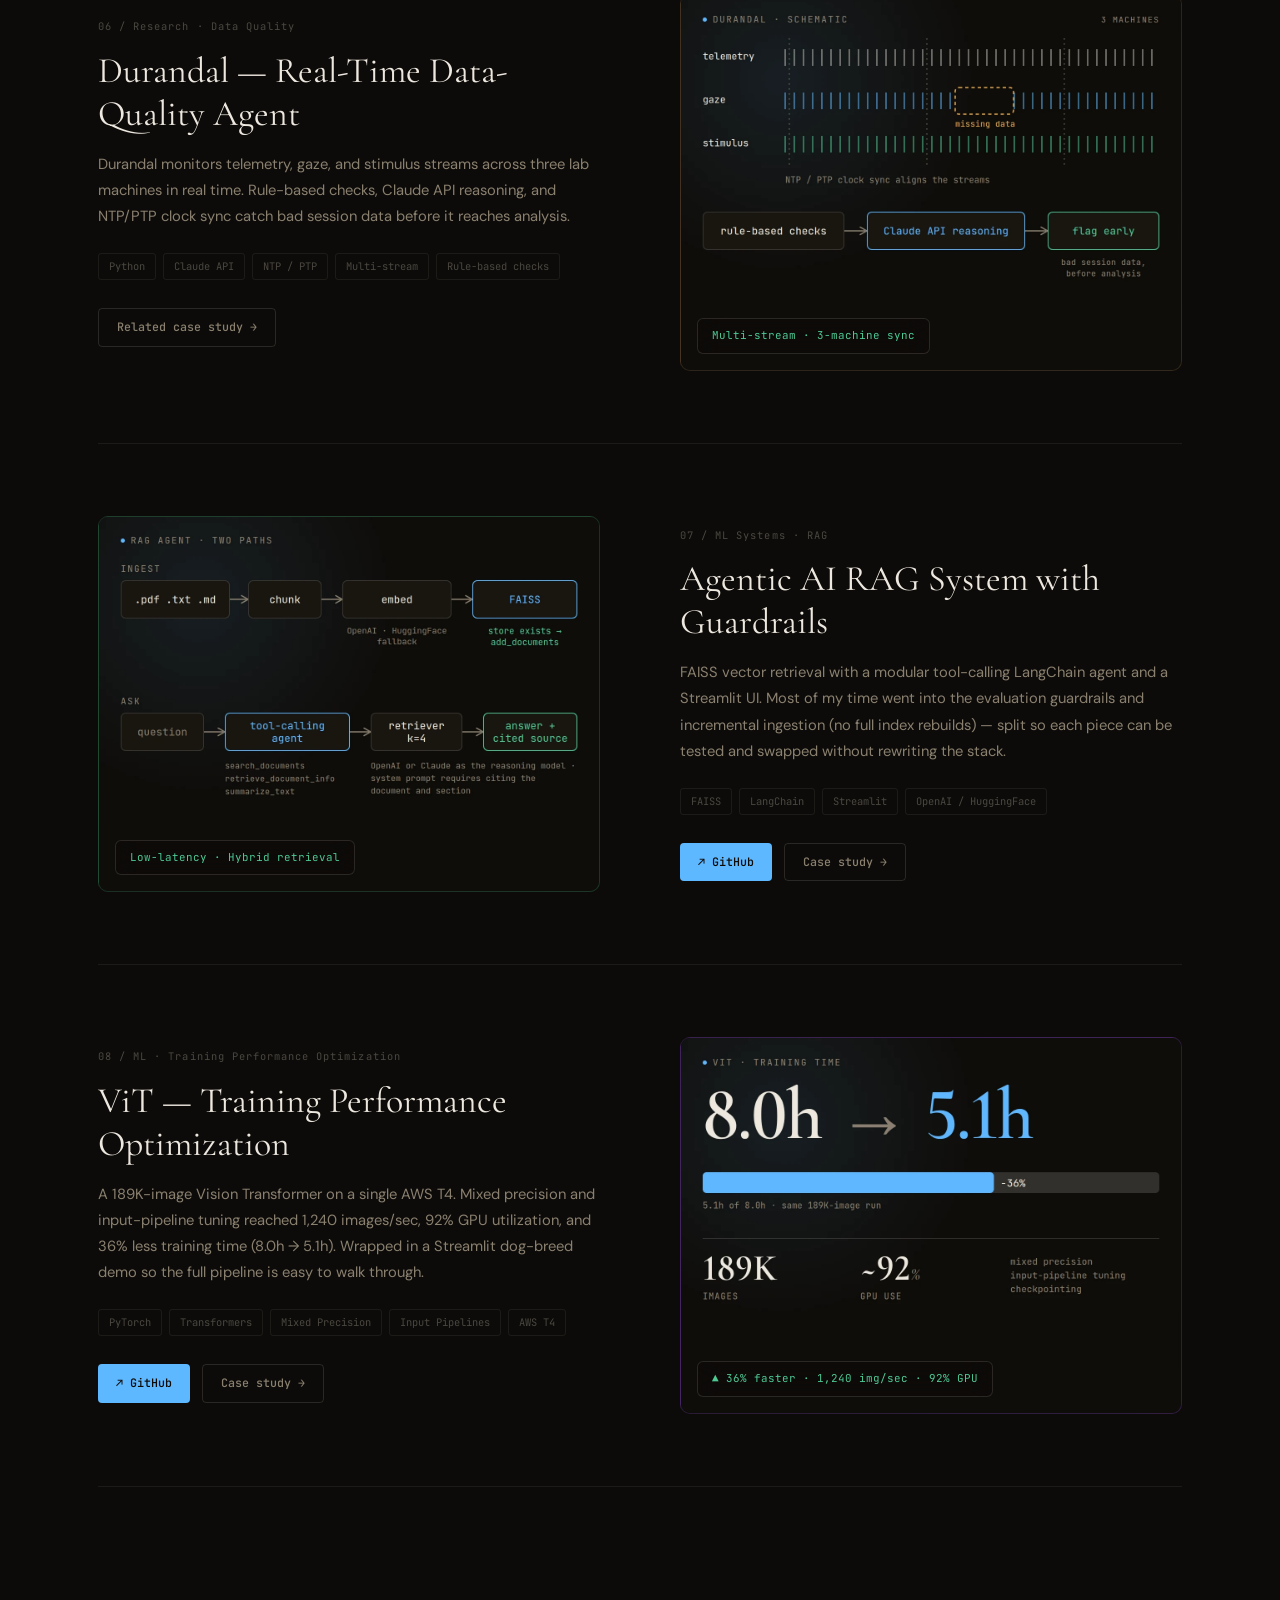
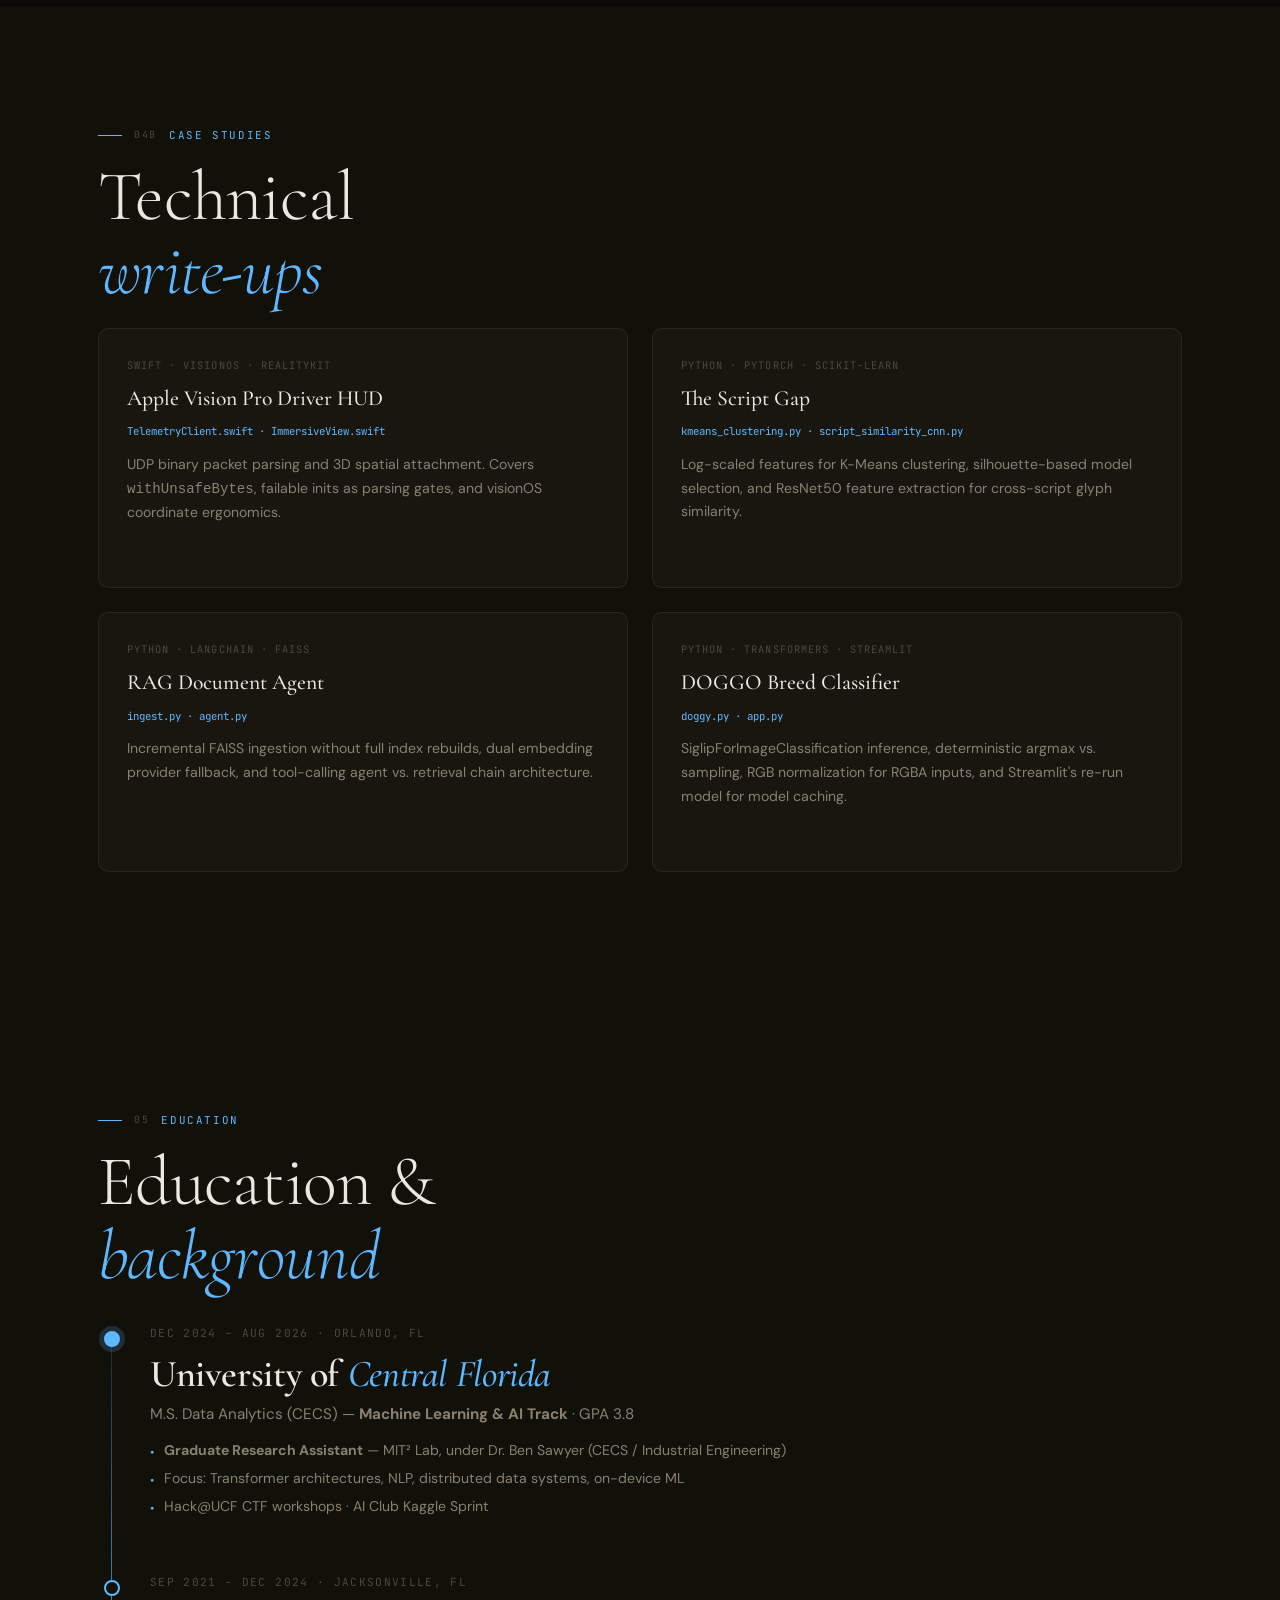
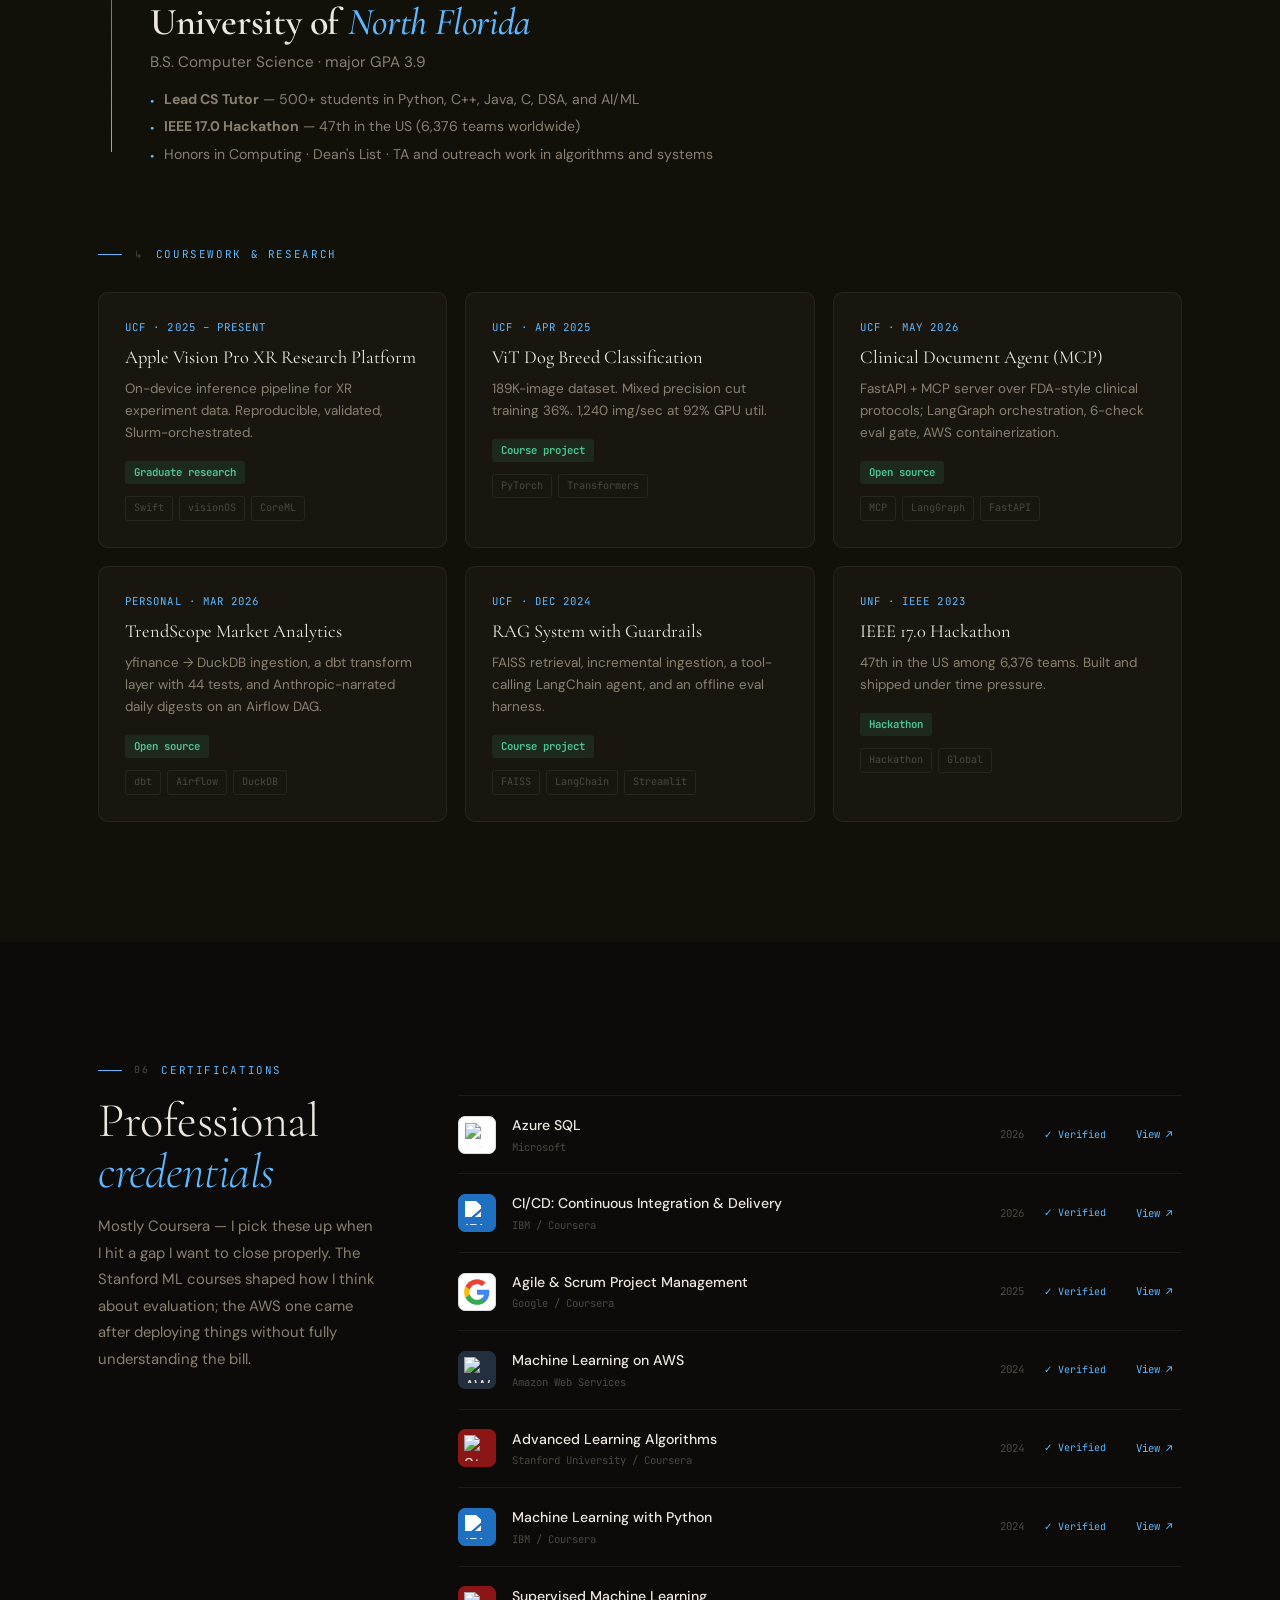
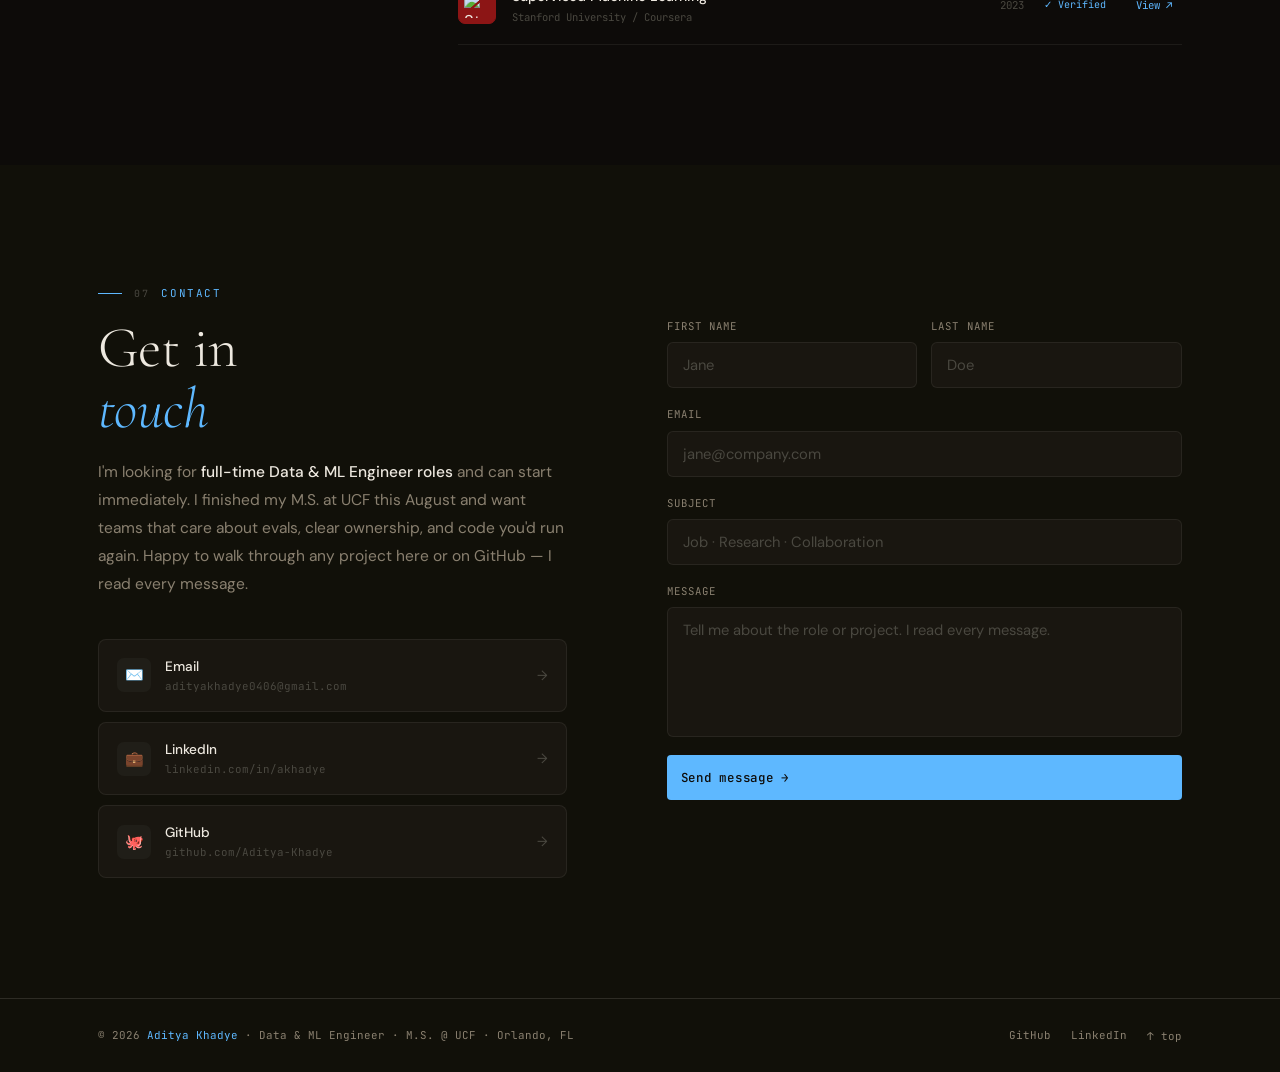
==== commit 5043dd91: "Use lining numerals in the About stat tiles The tiles use Cormorant Garamond, whose default old-styl" ====
--- a/index.html
+++ b/index.html
@@ -410,7 +410,7 @@
 
 .about-numbers{display:grid;grid-template-columns:1fr 1fr;gap:1px;background:var(--border);border:1px solid var(--border);border-radius:10px;overflow:hidden;margin-top:24px}
 .about-num{background:var(--card);padding:22px 20px}
-.num-big{font-family:var(--serif);font-size:2.8rem;font-weight:600;color:var(--text);line-height:1;margin-bottom:4px}
+.num-big{font-family:var(--serif);font-size:2.8rem;font-weight:600;color:var(--text);line-height:1;margin-bottom:4px;font-variant-numeric:lining-nums}
 .num-big em{color:var(--blue);font-style:normal}
 .num-label{font-family:var(--mono);font-size:.63rem;letter-spacing:.1em;text-transform:uppercase;color:var(--muted)}
 
